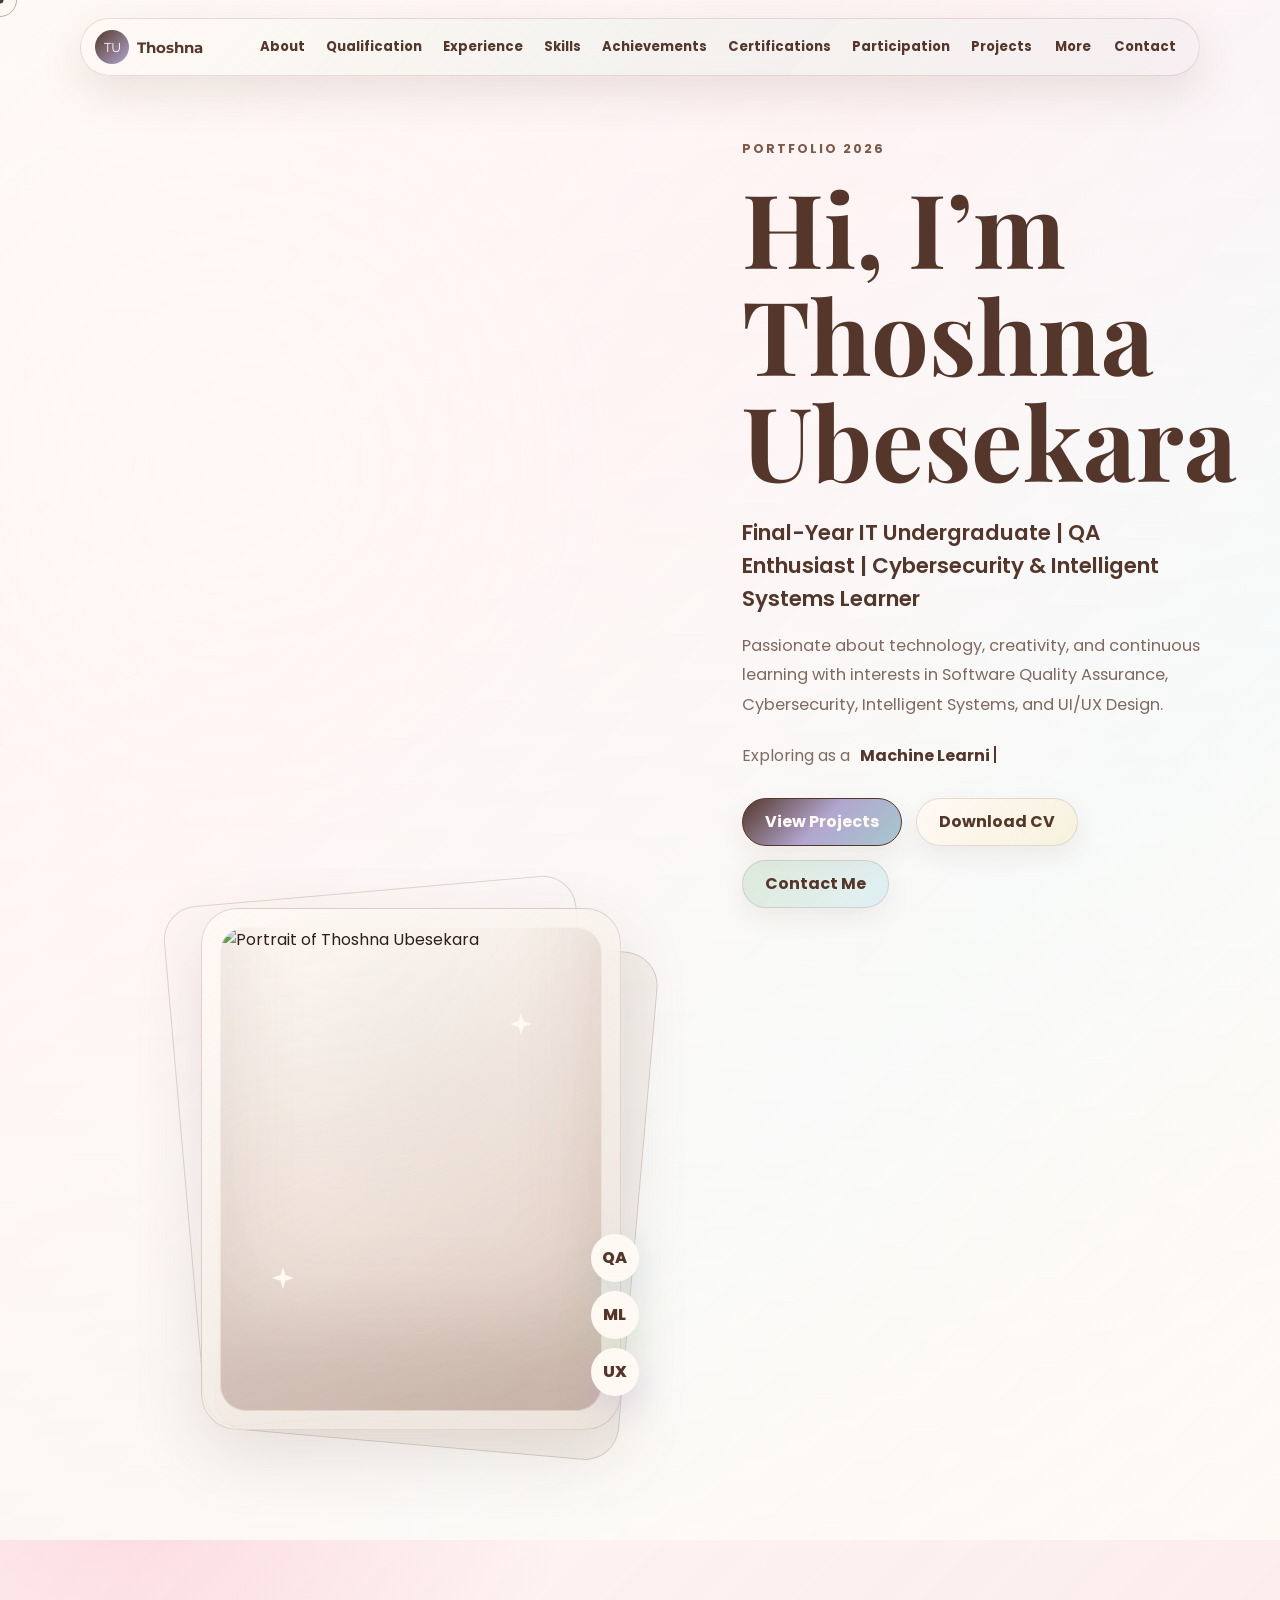
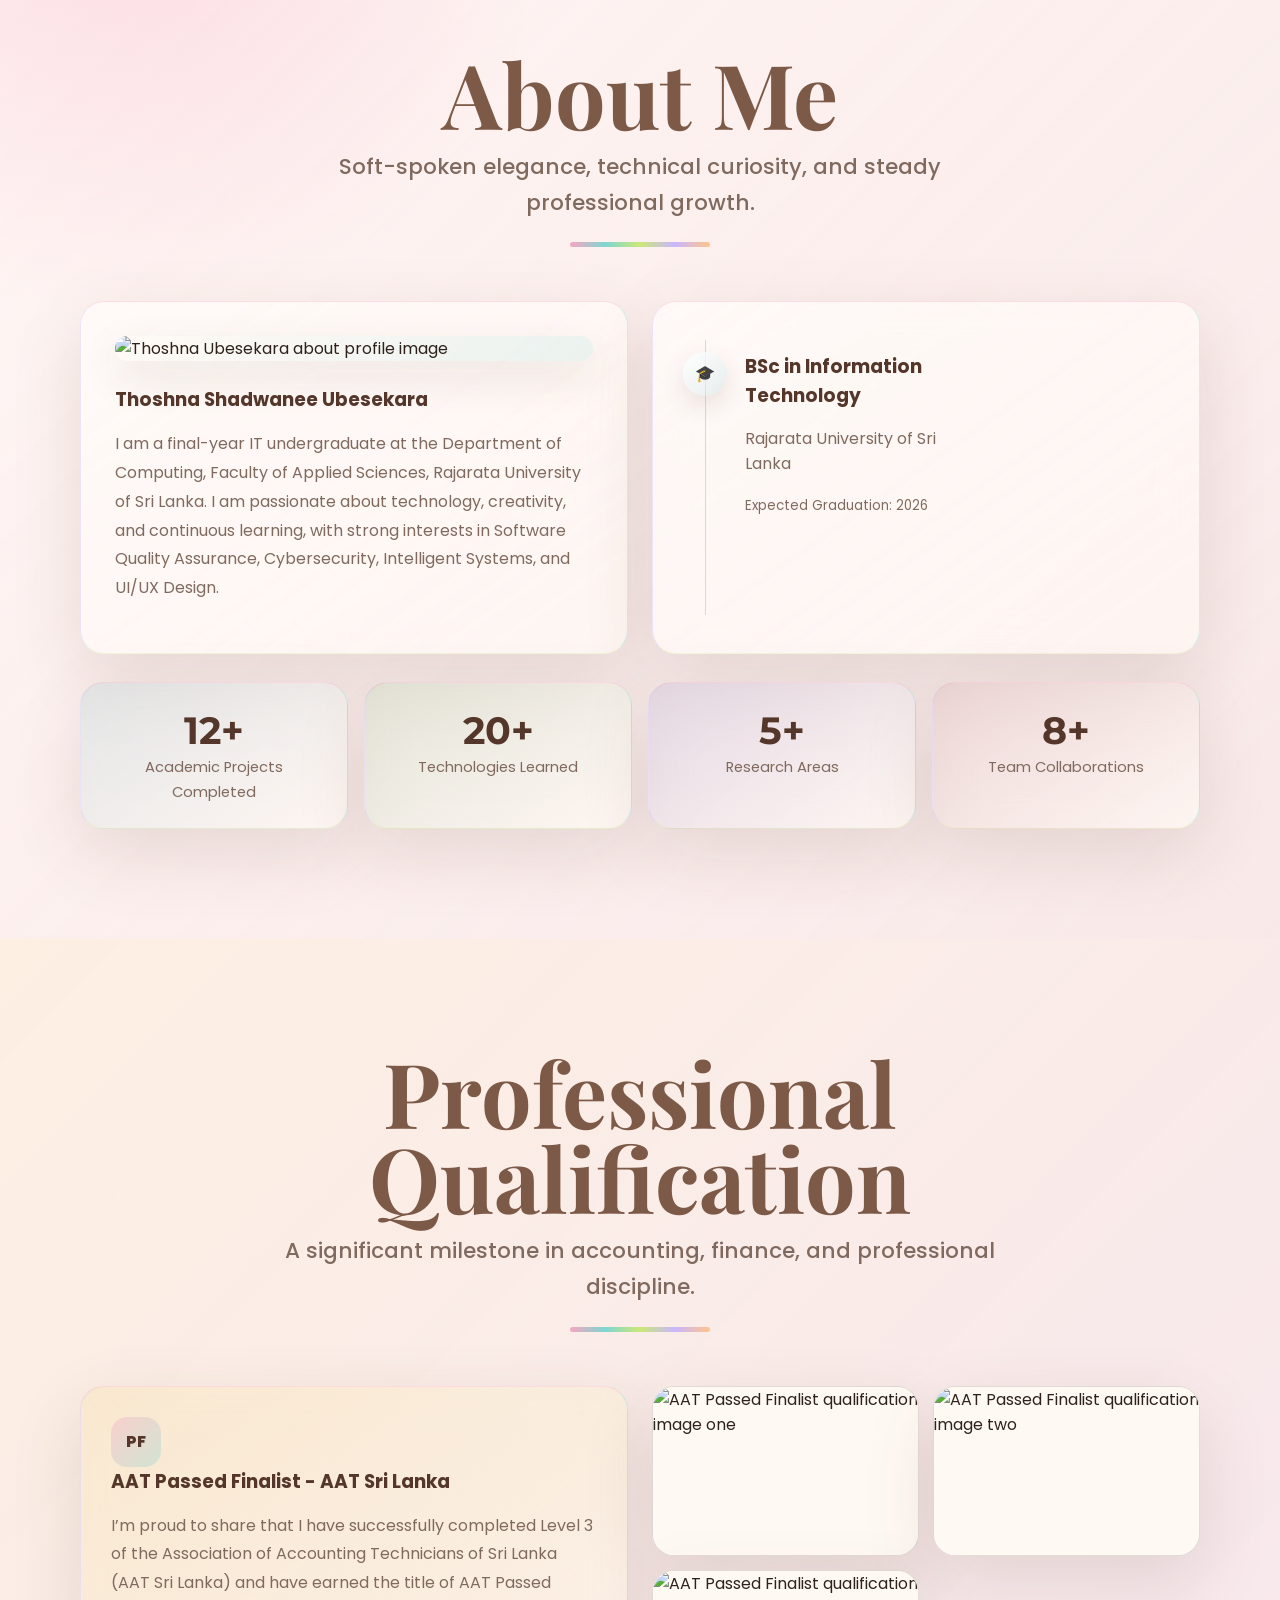
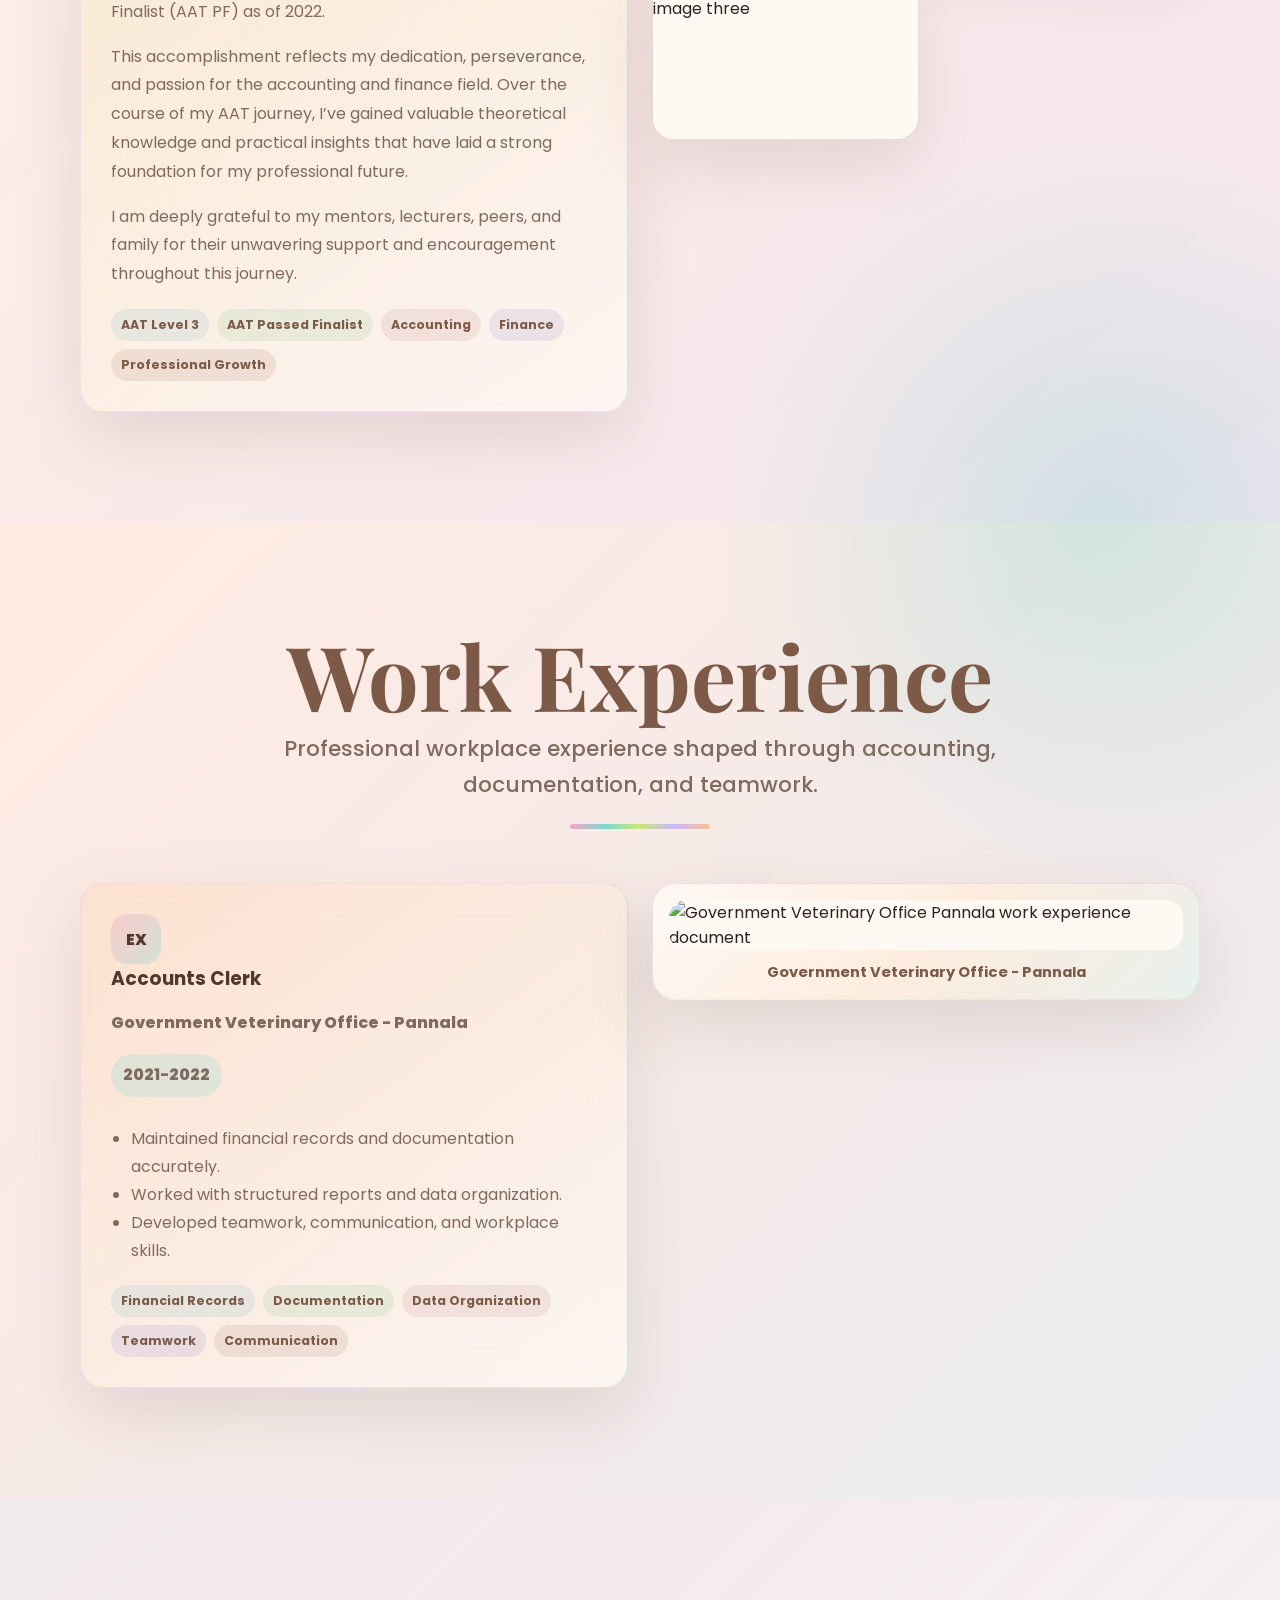
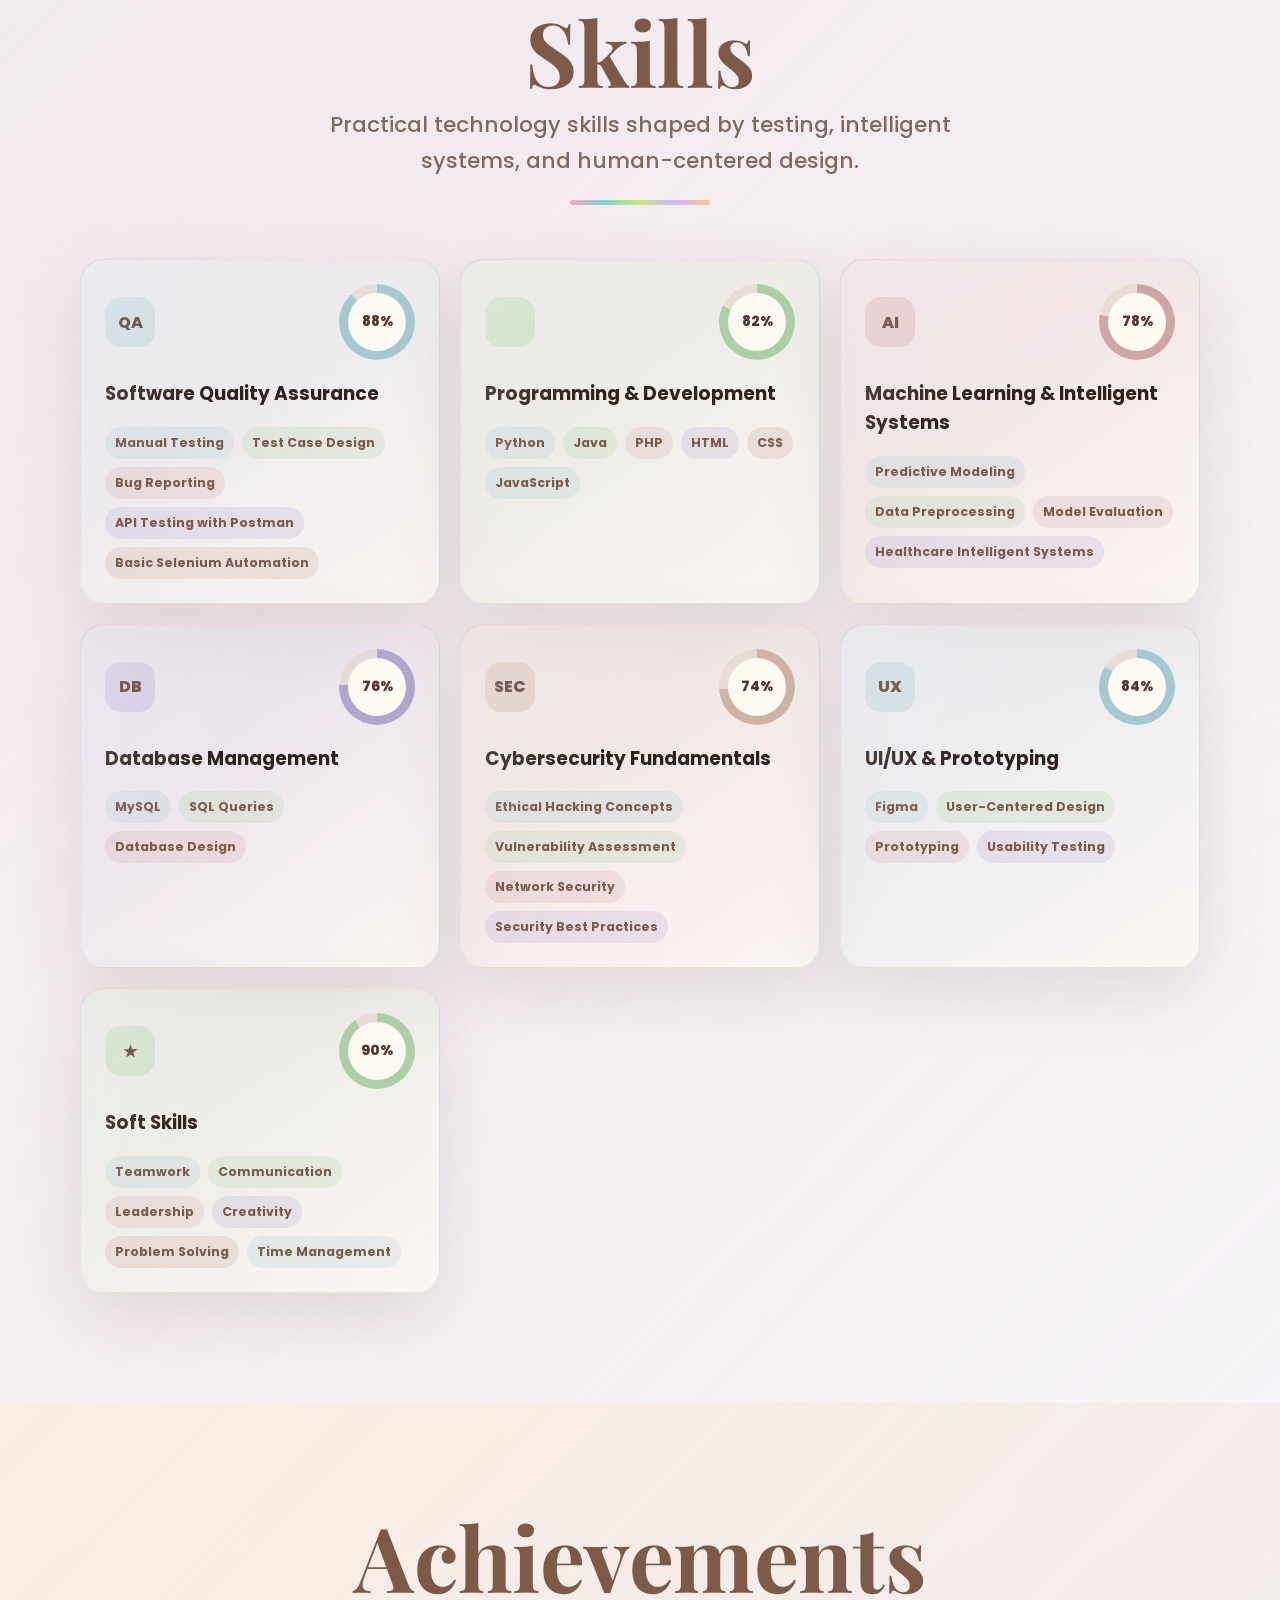
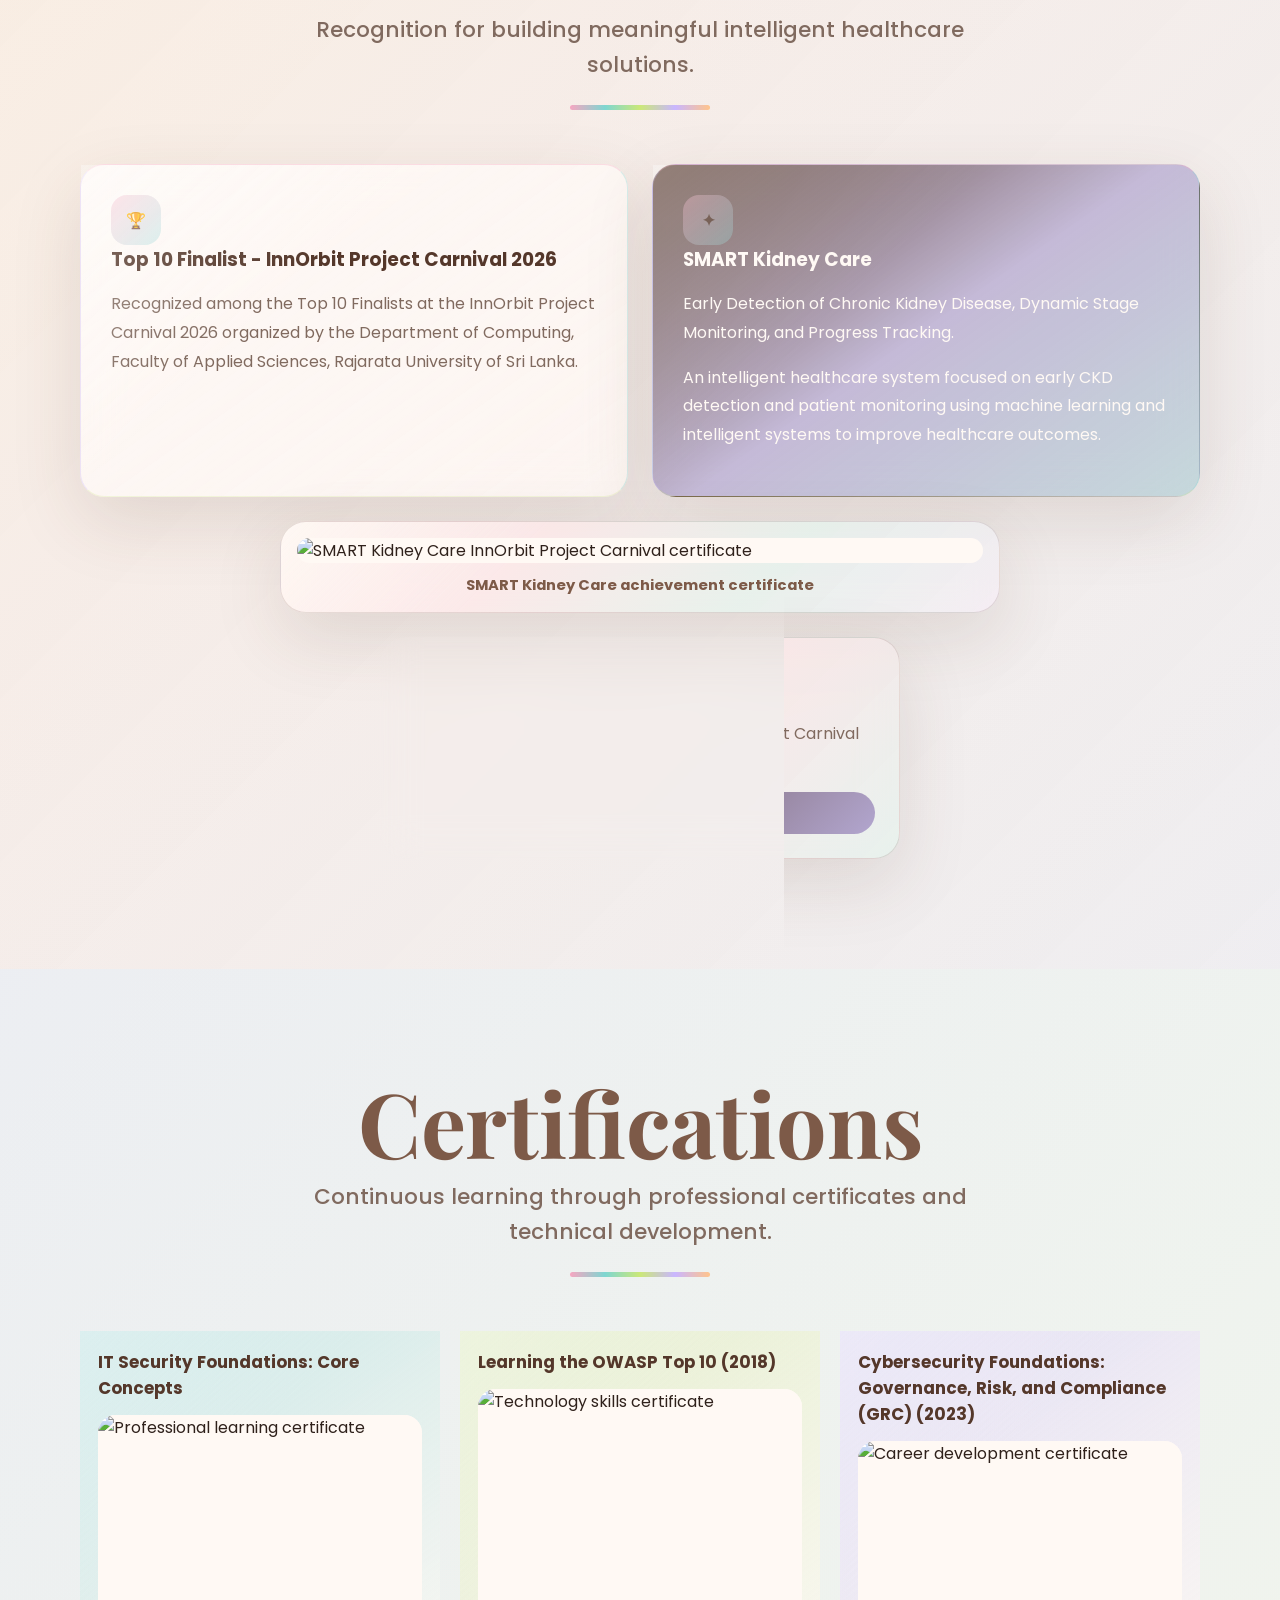
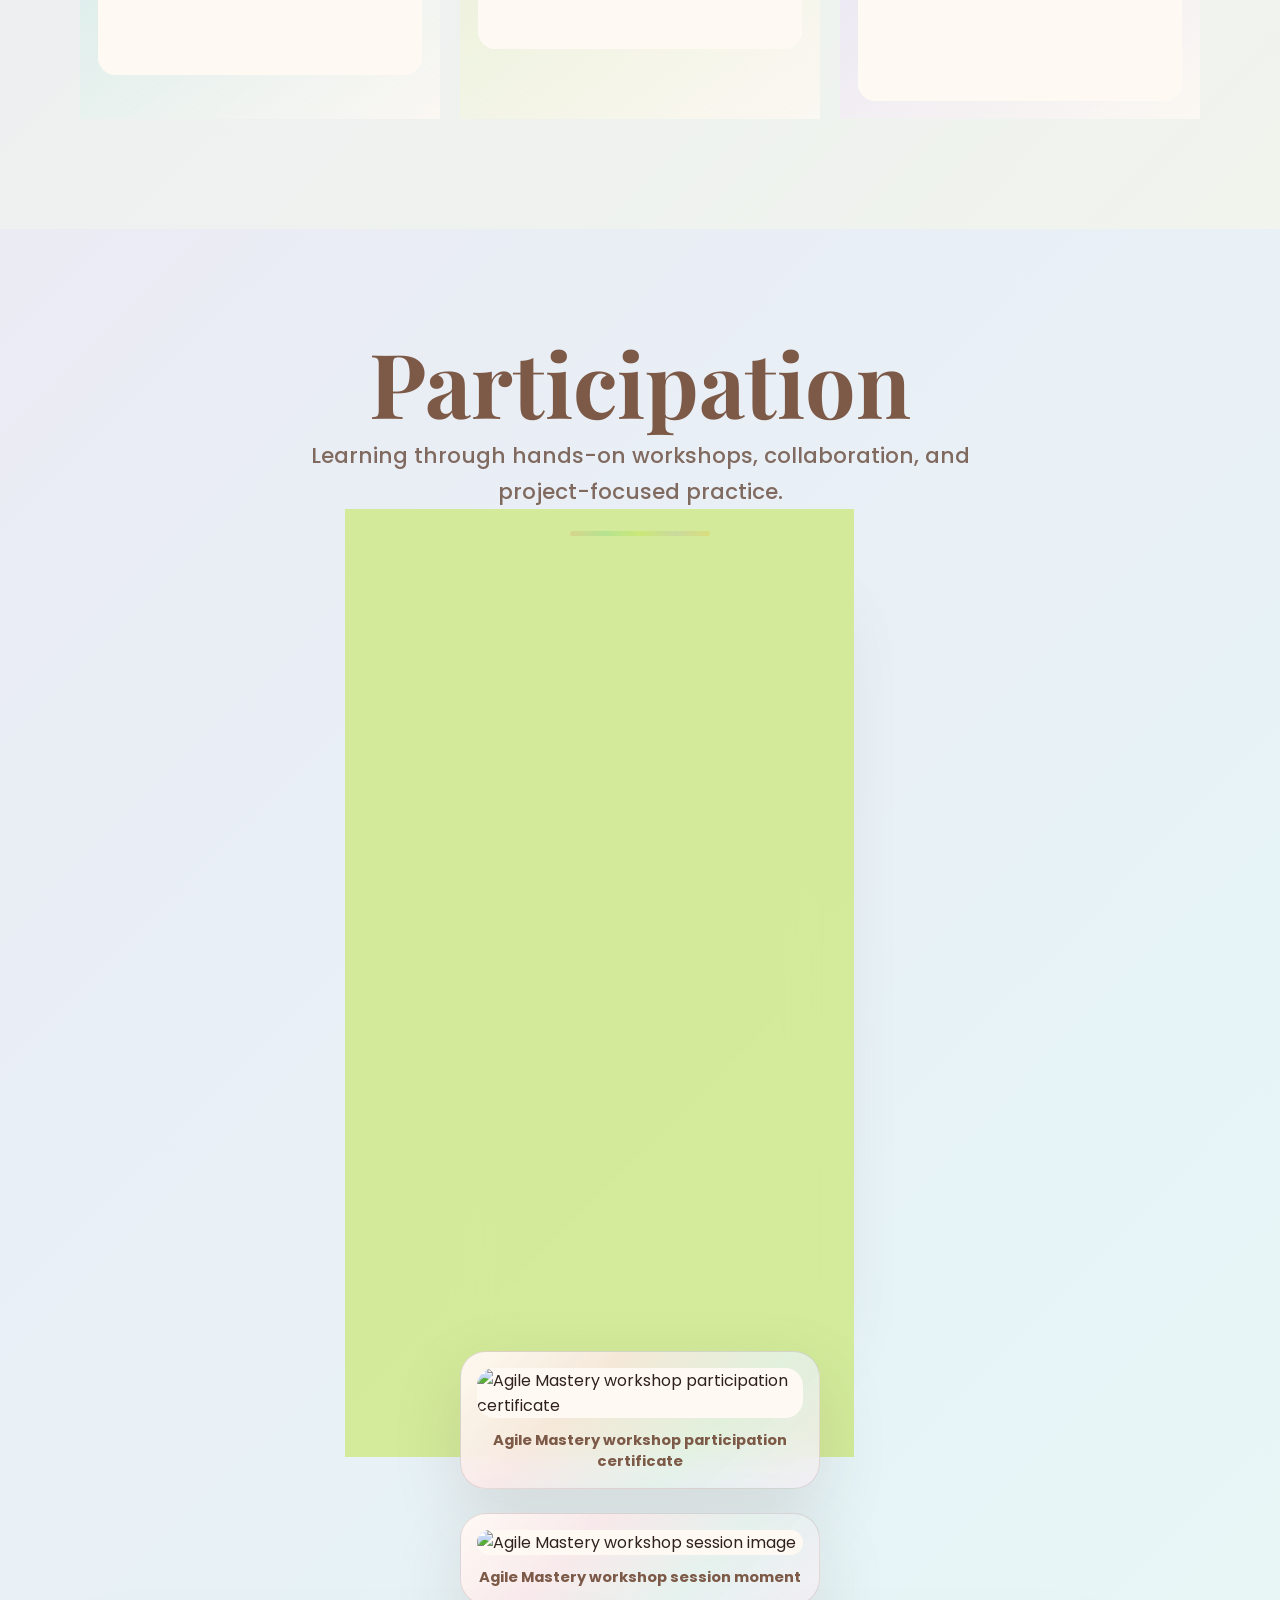
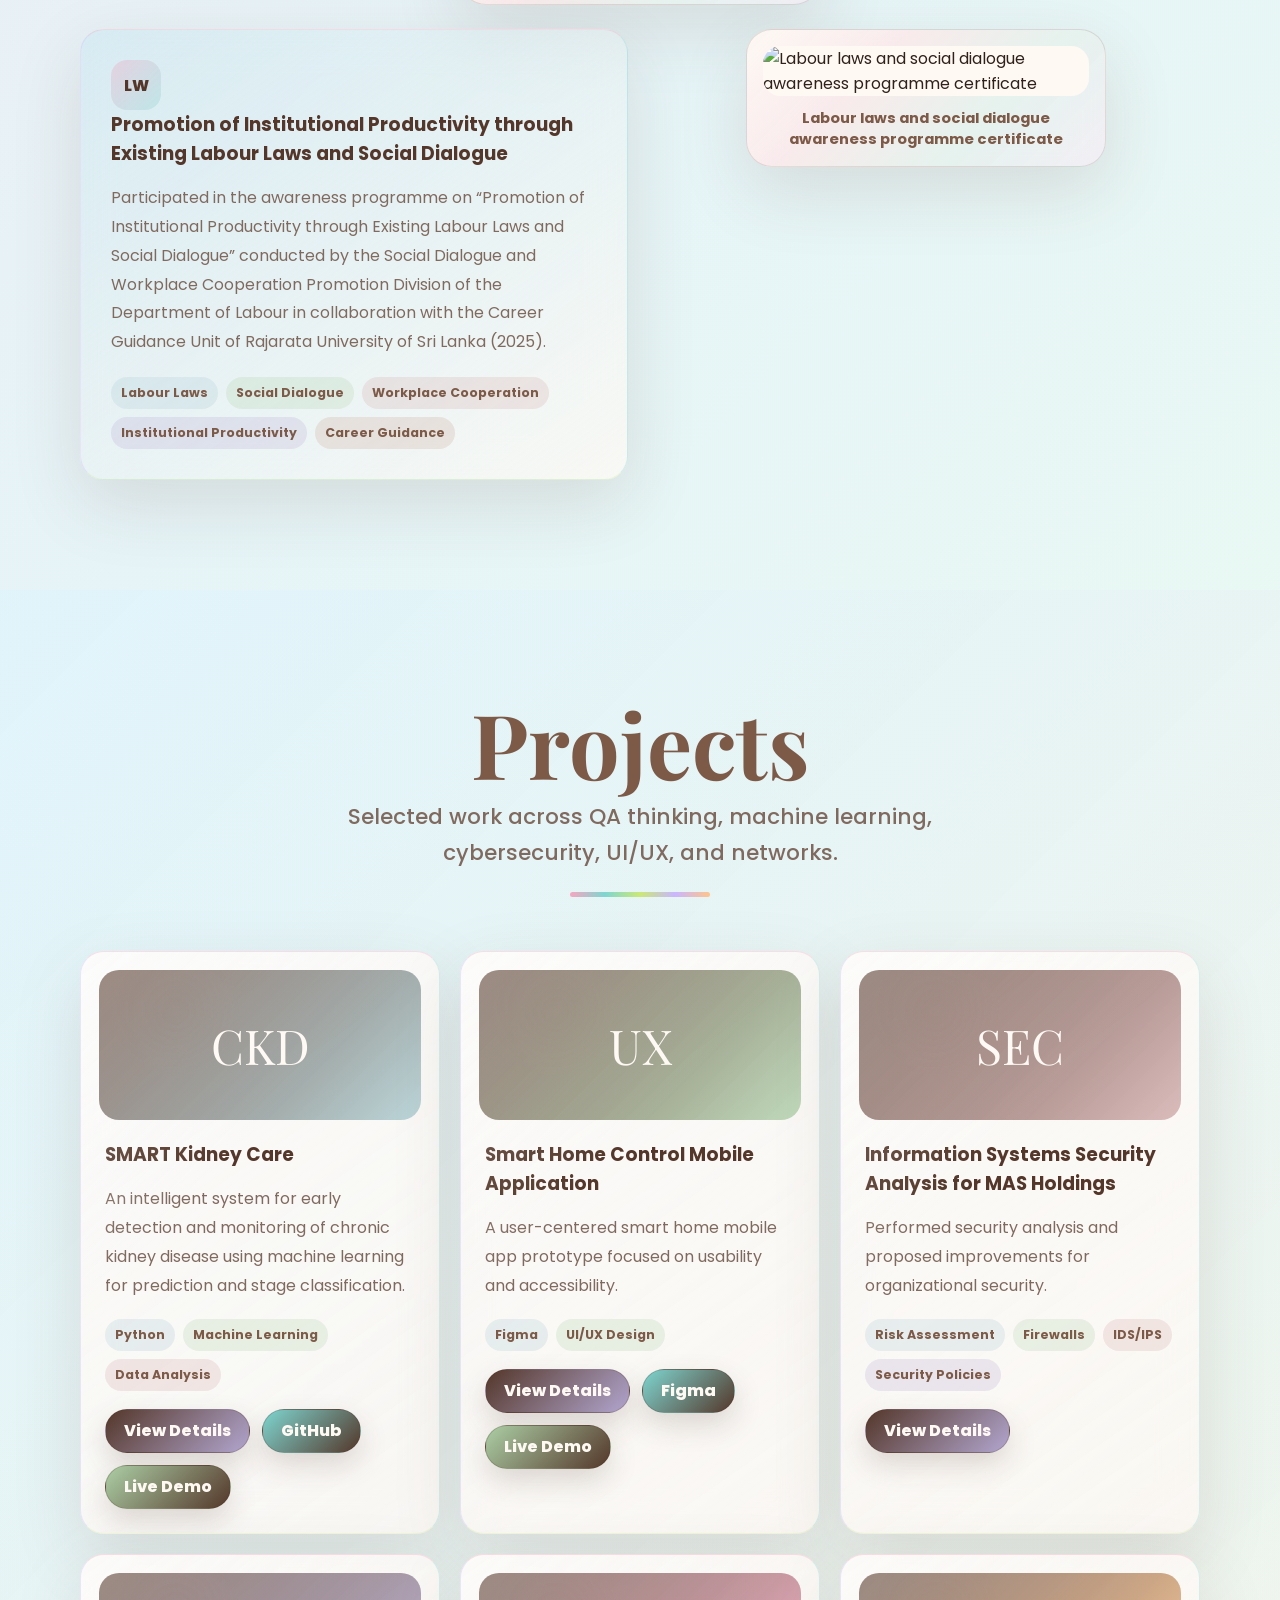
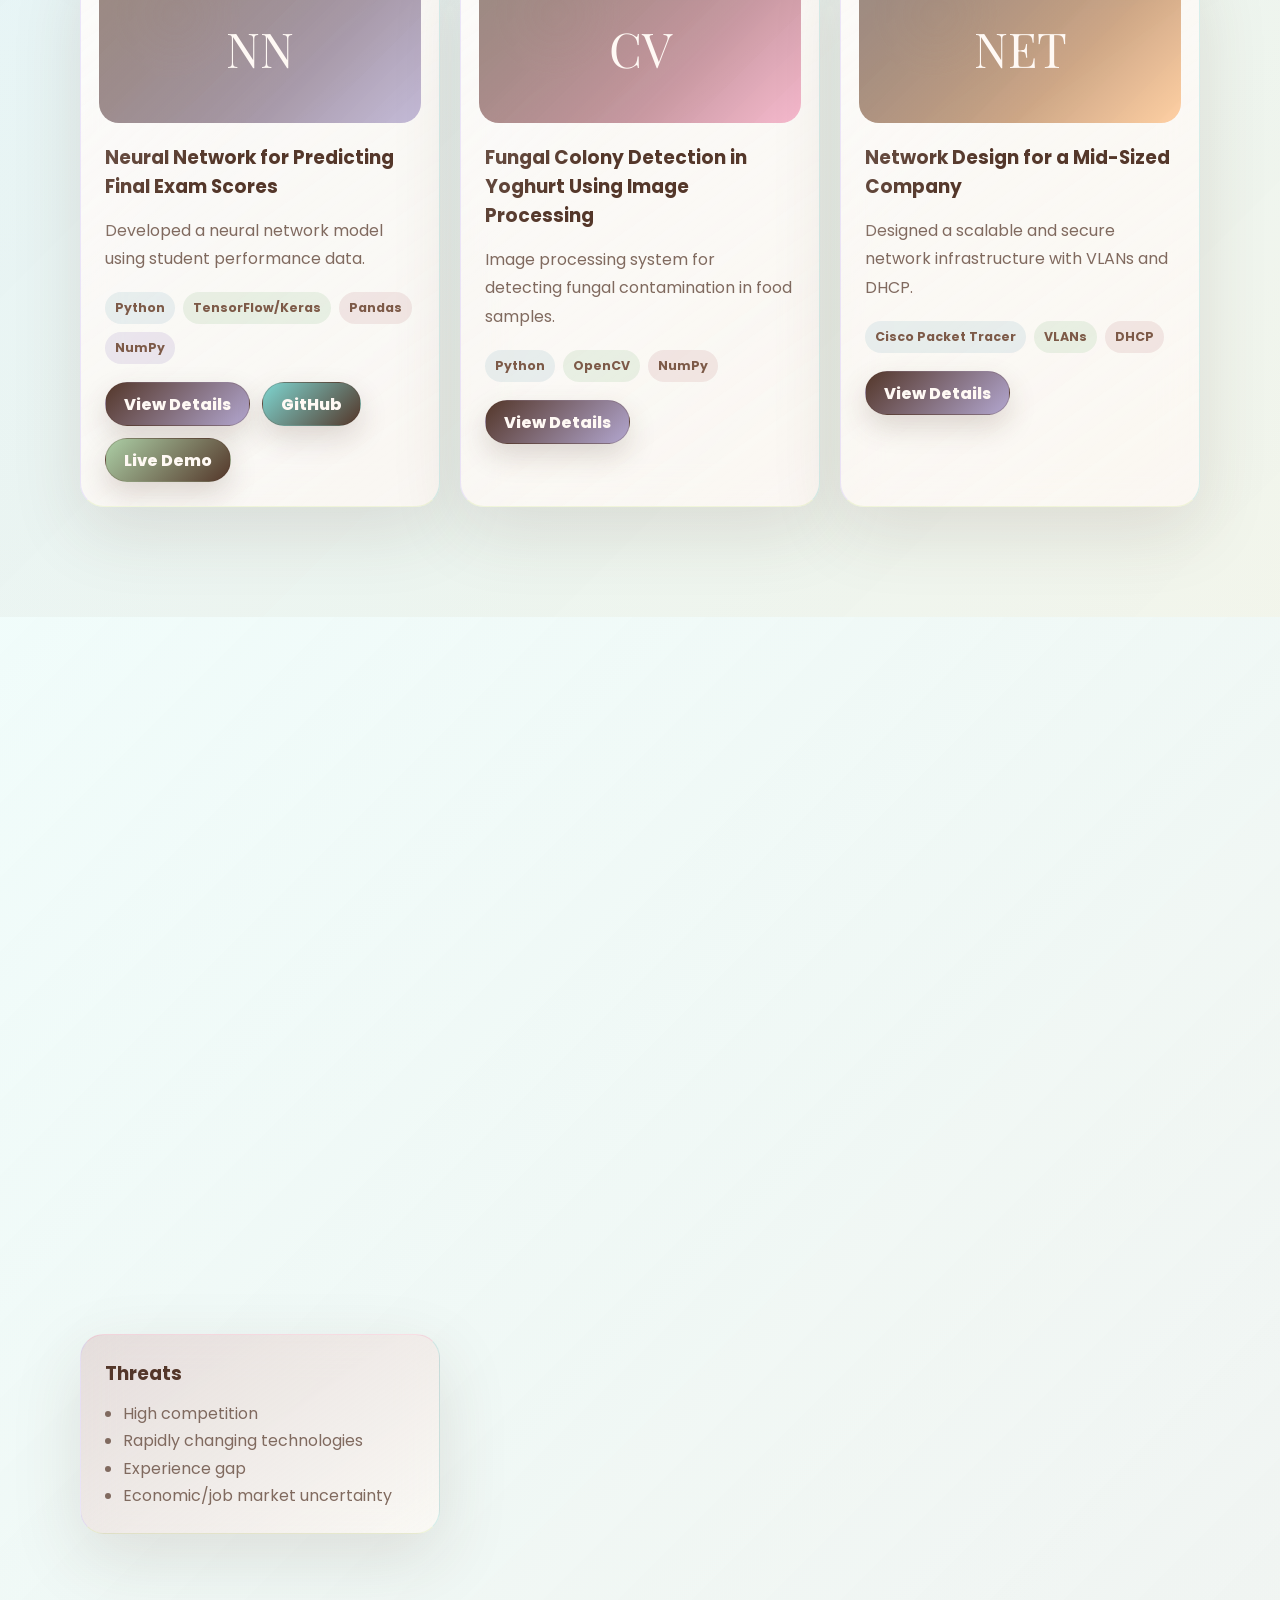
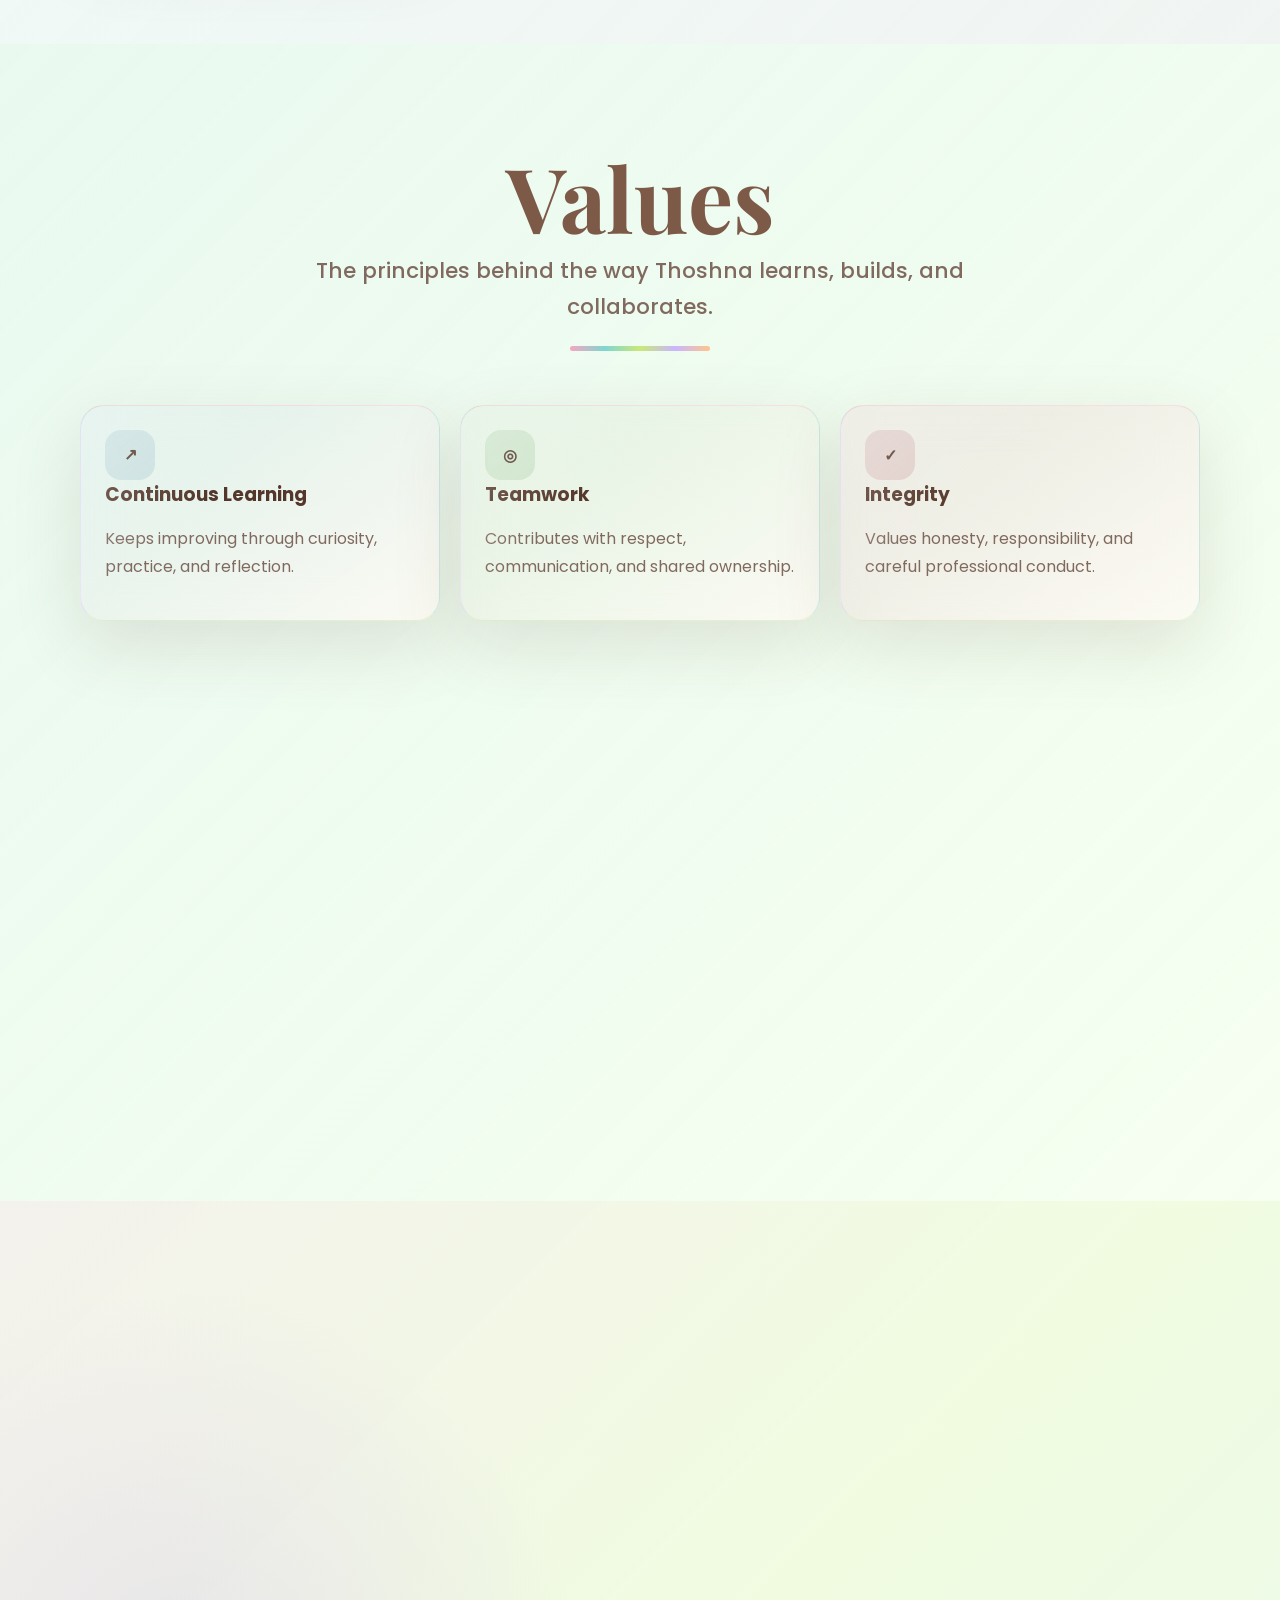
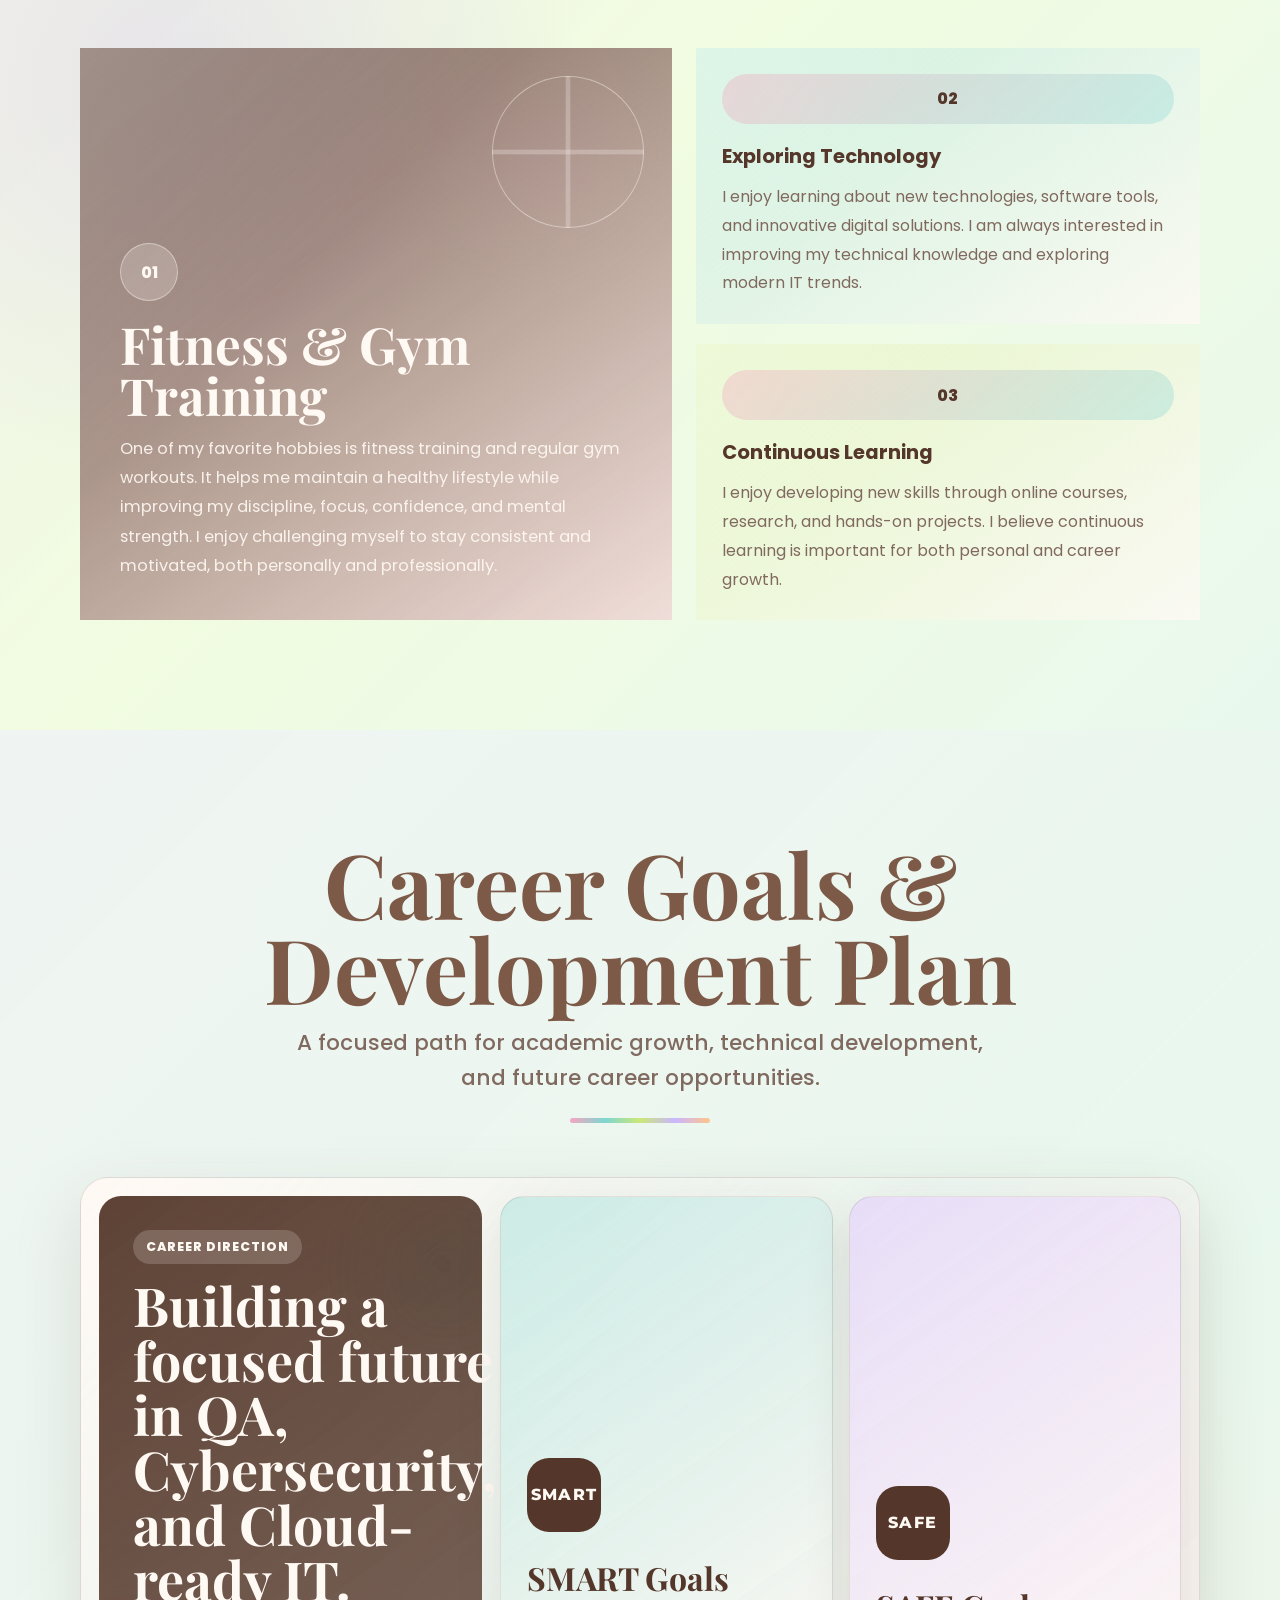
==== index.html @ 66678593 "Add files via upload" ====
<!DOCTYPE html>
<html lang="en">
<head>
  <meta charset="UTF-8">
  <meta name="viewport" content="width=device-width, initial-scale=1.0">
  <meta name="description" content="Portfolio of Thoshna Shadwanee Ubesekara, final-year IT undergraduate specializing in QA, cybersecurity, intelligent systems, machine learning, and UI/UX design.">
  <title>Thoshna Ubesekara | IT Portfolio</title>
  <link rel="preconnect" href="https://fonts.googleapis.com">
  <link rel="preconnect" href="https://fonts.gstatic.com" crossorigin>
  <link href="https://fonts.googleapis.com/css2?family=Montserrat:wght@600;700&family=Playfair+Display:wght@600;700&family=Poppins:wght@300;400;500;600;700&display=swap" rel="stylesheet">
  <link rel="stylesheet" href="styles.css">
</head>
<body>
  <div class="scroll-progress" aria-hidden="true"></div>
  <div class="cursor-dot" aria-hidden="true"></div>
  <div class="cursor-ring" aria-hidden="true"></div>
  <div class="bubble-layer" aria-hidden="true"></div>

  <header class="site-header">
    <a class="brand" href="#home" aria-label="Thoshna Ubesekara home">
      <span>TU</span>
      <strong>Thoshna</strong>
    </a>
    <button class="nav-toggle" type="button" aria-label="Open navigation" aria-expanded="false">
      <span></span><span></span><span></span>
    </button>
    <nav class="site-nav" aria-label="Primary navigation">
      <a href="#about">About</a>
      <a href="#qualification">Qualification</a>
      <a href="#experience">Experience</a>
      <a href="#skills">Skills</a>
      <a href="#achievements">Achievements</a>
      <a href="#certifications">Certifications</a>
      <a href="#participation">Participation</a>
      <a href="#projects">Projects</a>
      <div class="nav-more">
        <button type="button" class="more-toggle" aria-expanded="false">More</button>
        <div class="more-menu">
          <a href="#swot">SWOT Analysis</a>
          <a href="#values">Values</a>
          <a href="#hobbies">Hobbies & Interests</a>
          <a href="#career-goals">Career Goals</a>
        </div>
      </div>
      <a href="#contact">Contact</a>
    </nav>
  </header>

  <main>
    <section class="hero section" id="home">
      <div class="ambient-shape shape-one"></div>
      <div class="ambient-shape shape-two"></div>
      <div class="particle-field" aria-hidden="true"></div>

      <div class="hero-copy reveal">
        <p class="eyebrow">Portfolio 2026</p>
        <h1>Hi, I’m Thoshna Ubesekara</h1>
        <p class="hero-subtitle">Final-Year IT Undergraduate | QA Enthusiast | Cybersecurity & Intelligent Systems Learner</p>
        <p class="intro">Passionate about technology, creativity, and continuous learning with interests in Software Quality Assurance, Cybersecurity, Intelligent Systems, and UI/UX Design.</p>
        <div class="typing-line">
          <span>Exploring as a</span>
          <strong id="typingText">QA Enthusiast</strong>
        </div>
        <div class="hero-actions">
          <a class="btn primary" href="#projects">View Projects</a>
          <a class="btn ghost" href="Thoshna_Ubesekara_QA_Intern_CV.pdf" download>Download CV</a>
          <a class="btn soft" href="#contact">Contact Me</a>
        </div>
      </div>

      <div class="profile-stage reveal">
        <div class="profile-frame">
          <div class="profile-card">
            <div class="portrait-art">
              <img class="profile-photo" src="https://i.postimg.cc/9X1RgBrc/Chat-GPT-Image-May-25-2026-03-36-45-PM.png" alt="Portrait of Thoshna Ubesekara">
              <div class="portrait-sparkle s1"></div>
              <div class="portrait-sparkle s2"></div>
            </div>
          </div>
          <div class="frame-caption">
            <span>QA</span>
            <span>ML</span>
            <span>UX</span>
          </div>
        </div>
      </div>
    </section>

    <section class="section about" id="about">
      <div class="section-heading reveal">
        <p class="eyebrow">About Me</p>
        <h2>Soft-spoken elegance, technical curiosity, and steady professional growth.</h2>
      </div>

      <div class="about-grid">
        <article class="glass-panel reveal">
          <figure class="about-image">
            <img src="https://i.postimg.cc/4dkLMg2v/ubesekara.jpg" alt="Thoshna Ubesekara about profile image">
          </figure>
          <h3>Thoshna Shadwanee Ubesekara</h3>
          <p>I am a final-year IT undergraduate at the Department of Computing, Faculty of Applied Sciences, Rajarata University of Sri Lanka. I am passionate about technology, creativity, and continuous learning, with strong interests in Software Quality Assurance, Cybersecurity, Intelligent Systems, and UI/UX Design.</p>
        </article>

        <div class="timeline reveal">
          <div class="timeline-item university-item">
            <span class="timeline-icon">🎓</span>
            <div>
              <h3>BSc in Information Technology</h3>
              <p>Rajarata University of Sri Lanka</p>
              <small>Expected Graduation: 2026</small>
            </div>
          </div>
        </div>
      </div>

      <div class="stats-grid reveal">
        <div class="stat-card"><strong data-count="12">0</strong><span>Academic Projects Completed</span></div>
        <div class="stat-card"><strong data-count="20">0</strong><span>Technologies Learned</span></div>
        <div class="stat-card"><strong data-count="5">0</strong><span>Research Areas</span></div>
        <div class="stat-card"><strong data-count="8">0</strong><span>Team Collaborations</span></div>
      </div>
    </section>

    <section class="section qualification" id="qualification">
      <div class="section-heading reveal">
        <p class="eyebrow">Professional Qualification</p>
        <h2>A significant milestone in accounting, finance, and professional discipline.</h2>
      </div>
      <div class="qualification-layout">
        <article class="qualification-card reveal">
          <span class="award-icon">PF</span>
          <h3>AAT Passed Finalist - AAT Sri Lanka</h3>
          <p>I’m proud to share that I have successfully completed Level 3 of the Association of Accounting Technicians of Sri Lanka (AAT Sri Lanka) and have earned the title of AAT Passed Finalist (AAT PF) as of 2022.</p>
          <p>This accomplishment reflects my dedication, perseverance, and passion for the accounting and finance field. Over the course of my AAT journey, I’ve gained valuable theoretical knowledge and practical insights that have laid a strong foundation for my professional future.</p>
          <p>I am deeply grateful to my mentors, lecturers, peers, and family for their unwavering support and encouragement throughout this journey.</p>
          <div class="tag-list">
            <span>AAT Level 3</span>
            <span>AAT Passed Finalist</span>
            <span>Accounting</span>
            <span>Finance</span>
            <span>Professional Growth</span>
          </div>
        </article>
        <div class="qualification-gallery reveal" aria-label="AAT Passed Finalist image gallery">
          <figure>
            <a href="https://i.postimg.cc/t70f5kzX/Whats-App-Image-2026-05-25-at-13-34-01.jpg" target="_blank" rel="noreferrer">
              <img src="https://i.postimg.cc/t70f5kzX/Whats-App-Image-2026-05-25-at-13-34-01.jpg" alt="AAT Passed Finalist qualification image one">
            </a>
          </figure>
          <figure>
            <a href="https://i.postimg.cc/Z5LbWvTh/Whats-App-Image-2026-05-25-at-13-32-31.jpg" target="_blank" rel="noreferrer">
              <img src="https://i.postimg.cc/Z5LbWvTh/Whats-App-Image-2026-05-25-at-13-32-31.jpg" alt="AAT Passed Finalist qualification image two">
            </a>
          </figure>
          <figure>
            <a href="https://i.postimg.cc/s2Xr1n60/Whats-App-Image-2026-05-25-at-13-31-45.jpg" target="_blank" rel="noreferrer">
              <img src="https://i.postimg.cc/s2Xr1n60/Whats-App-Image-2026-05-25-at-13-31-45.jpg" alt="AAT Passed Finalist qualification image three">
            </a>
          </figure>
        </div>
      </div>
    </section>

    <section class="section experience" id="experience">
      <div class="section-heading reveal">
        <p class="eyebrow">Work Experience</p>
        <h2>Professional workplace experience shaped through accounting, documentation, and teamwork.</h2>
      </div>
      <div class="experience-layout">
        <article class="experience-card reveal">
          <span class="award-icon">EX</span>
          <h3>Accounts Clerk</h3>
          <p class="experience-place">Government Veterinary Office - Pannala</p>
          <p class="experience-year">2021-2022</p>
          <ul>
            <li>Maintained financial records and documentation accurately.</li>
            <li>Worked with structured reports and data organization.</li>
            <li>Developed teamwork, communication, and workplace skills.</li>
          </ul>
          <div class="tag-list">
            <span>Financial Records</span>
            <span>Documentation</span>
            <span>Data Organization</span>
            <span>Teamwork</span>
            <span>Communication</span>
          </div>
        </article>
        <figure class="experience-image reveal">
          <a href="https://i.postimg.cc/hP3y9Tnj/Whats-App-Image-2026-05-24-at-21-18-15.jpg" target="_blank" rel="noreferrer">
            <img src="https://i.postimg.cc/hP3y9Tnj/Whats-App-Image-2026-05-24-at-21-18-15.jpg" alt="Government Veterinary Office Pannala work experience document">
          </a>
          <figcaption>Government Veterinary Office - Pannala</figcaption>
        </figure>
      </div>
    </section>

    <section class="section skills" id="skills">
      <div class="section-heading reveal">
        <p class="eyebrow">Skills</p>
        <h2>Practical technology skills shaped by testing, intelligent systems, and human-centered design.</h2>
      </div>
      <div class="skills-grid" id="skillsGrid"></div>
    </section>

    <section class="section achievements" id="achievements">
      <div class="section-heading reveal">
        <p class="eyebrow">Achievements</p>
        <h2>Recognition for building meaningful intelligent healthcare solutions.</h2>
      </div>
      <div class="achievement-layout">
        <article class="achievement-card reveal">
          <span class="award-icon">🏆</span>
          <h3>Top 10 Finalist - InnOrbit Project Carnival 2026</h3>
          <p>Recognized among the Top 10 Finalists at the InnOrbit Project Carnival 2026 organized by the Department of Computing, Faculty of Applied Sciences, Rajarata University of Sri Lanka.</p>
        </article>
        <article class="achievement-card featured reveal">
          <span class="award-icon">✦</span>
          <h3>SMART Kidney Care</h3>
          <p>Early Detection of Chronic Kidney Disease, Dynamic Stage Monitoring, and Progress Tracking.</p>
          <p>An intelligent healthcare system focused on early CKD detection and patient monitoring using machine learning and intelligent systems to improve healthcare outcomes.</p>
        </article>
      </div>
      <figure class="certificate-showcase reveal">
        <a href="https://i.postimg.cc/wBmFyF9N/Whats-App-Image-2026-05-25-at-00-45-44.jpg" target="_blank" rel="noreferrer">
          <img src="https://i.postimg.cc/wBmFyF9N/Whats-App-Image-2026-05-25-at-00-45-44.jpg" alt="SMART Kidney Care InnOrbit Project Carnival certificate">
        </a>
        <figcaption>SMART Kidney Care achievement certificate</figcaption>
      </figure>
      <div class="recap-video reveal">
        <h3>Recap</h3>
        <p>Watch a short recap from the InnOrbit Project Carnival 2026.</p>
        <a href="https://youtube.com/shorts/FaKQ5XprkQQ?feature=share" target="_blank" rel="noreferrer">Watch Recap Video</a>
      </div>
    </section>

    <section class="section certifications" id="certifications">
      <div class="section-heading reveal">
        <p class="eyebrow">Certifications</p>
        <h2>Continuous learning through professional certificates and technical development.</h2>
      </div>
      <div class="certification-grid">
        <article class="certification-card reveal">
          <h3>IT Security Foundations: Core Concepts</h3>
          <a href="https://i.postimg.cc/667mj81Y/1749372466628.jpg" target="_blank" rel="noreferrer">
            <img src="https://i.postimg.cc/667mj81Y/1749372466628.jpg" alt="Professional learning certificate">
          </a>
        </article>
        <article class="certification-card reveal">
          <h3>Learning the OWASP Top 10 (2018)</h3>
          <a href="https://i.postimg.cc/T1mQRWzM/1749377461586.jpg" target="_blank" rel="noreferrer">
            <img src="https://i.postimg.cc/T1mQRWzM/1749377461586.jpg" alt="Technology skills certificate">
          </a>
        </article>
        <article class="certification-card reveal">
          <h3>Cybersecurity Foundations: Governance, Risk, and Compliance (GRC) (2023)</h3>
          <a href="https://i.postimg.cc/JzRKL0PL/1749448916708.jpg" target="_blank" rel="noreferrer">
            <img src="https://i.postimg.cc/JzRKL0PL/1749448916708.jpg" alt="Career development certificate">
          </a>
        </article>
      </div>
    </section>

    <section class="section participation" id="participation">
      <div class="section-heading reveal">
        <p class="eyebrow">Participation</p>
        <h2>Learning through hands-on workshops, collaboration, and project-focused practice.</h2>
      </div>
      <div class="participation-layout participation-gallery-row">
        <article class="participation-card reveal">
          <span class="award-icon">AG</span>
          <h3>Agile Mastery: Empowering Teams for Project Success</h3>
          <p>I have participated in the workshop “Agile Mastery: Empowering Teams for Project Success” organized by the Department of Computing, Faculty of Applied Sciences, Rajarata University of Sri Lanka.</p>
          <p>It was a valuable experience where I gained practical knowledge about Agile methodologies, Scrum practices, teamwork, sprint planning, and project management. The workshop activities and team collaboration sessions made the learning experience even more engaging and enjoyable.</p>
          <div class="tag-list">
            <span>Agile Methodologies</span>
            <span>Scrum Practices</span>
            <span>Sprint Planning</span>
            <span>Project Management</span>
            <span>Team Collaboration</span>
          </div>
        </article>
        <figure class="certificate-showcase participation-certificate reveal">
          <a href="https://i.postimg.cc/G20RGMGR/Whats-App-Image-2026-05-23-at-20-35-22.jpg" target="_blank" rel="noreferrer">
            <img src="https://i.postimg.cc/G20RGMGR/Whats-App-Image-2026-05-23-at-20-35-22.jpg" alt="Agile Mastery workshop participation certificate">
          </a>
          <figcaption>Agile Mastery workshop participation certificate</figcaption>
        </figure>
        <figure class="certificate-showcase participation-certificate reveal">
          <a href="https://i.postimg.cc/JzXXvqcJ/Whats-App-Image-2026-05-23-at-20-27-58.jpg" target="_blank" rel="noreferrer">
            <img src="https://i.postimg.cc/JzXXvqcJ/Whats-App-Image-2026-05-23-at-20-27-58.jpg" alt="Agile Mastery workshop session image">
          </a>
          <figcaption>Agile Mastery workshop session moment</figcaption>
        </figure>
      </div>
      <div class="participation-layout participation-row">
        <article class="participation-card reveal">
          <span class="award-icon">LW</span>
          <h3>Promotion of Institutional Productivity through Existing Labour Laws and Social Dialogue</h3>
          <p>Participated in the awareness programme on “Promotion of Institutional Productivity through Existing Labour Laws and Social Dialogue” conducted by the Social Dialogue and Workplace Cooperation Promotion Division of the Department of Labour in collaboration with the Career Guidance Unit of Rajarata University of Sri Lanka (2025).</p>
          <div class="tag-list">
            <span>Labour Laws</span>
            <span>Social Dialogue</span>
            <span>Workplace Cooperation</span>
            <span>Institutional Productivity</span>
            <span>Career Guidance</span>
          </div>
        </article>
        <figure class="certificate-showcase participation-certificate reveal">
          <a href="https://i.postimg.cc/Gm64LC2V/Whats-App-Image-2026-05-25-at-12-25-17.jpg" target="_blank" rel="noreferrer">
            <img src="https://i.postimg.cc/Gm64LC2V/Whats-App-Image-2026-05-25-at-12-25-17.jpg" alt="Labour laws and social dialogue awareness programme certificate">
          </a>
          <figcaption>Labour laws and social dialogue awareness programme certificate</figcaption>
        </figure>
      </div>
    </section>

    <section class="section projects" id="projects">
      <div class="section-heading reveal">
        <p class="eyebrow">Projects</p>
        <h2>Selected work across QA thinking, machine learning, cybersecurity, UI/UX, and networks.</h2>
      </div>
      <div class="project-grid" id="projectGrid"></div>
    </section>

    <section class="section swot" id="swot">
      <div class="section-heading reveal">
        <p class="eyebrow">SWOT Analysis</p>
        <h2>A balanced view of strengths, growth areas, opportunities, and external challenges.</h2>
      </div>
      <div class="swot-grid">
        <article class="swot-card reveal"><h3>Strengths</h3><ul><li>Strong interest in technology and learning</li><li>Teamwork and communication skills</li><li>Knowledge in QA, ML, and cybersecurity</li><li>Real-world academic project experience</li><li>Quick learner</li><li>Creative problem solving</li></ul></article>
        <article class="swot-card reveal"><h3>Weaknesses</h3><ul><li>Perfectionism</li><li>Limited industry experience</li><li>Need more automation/cloud exposure</li></ul></article>
        <article class="swot-card reveal"><h3>Opportunities</h3><ul><li>Growing IT industry demand</li><li>Internship opportunities</li><li>Professional certifications</li><li>LinkedIn networking</li><li>International career opportunities</li></ul></article>
        <article class="swot-card reveal"><h3>Threats</h3><ul><li>High competition</li><li>Rapidly changing technologies</li><li>Experience gap</li><li>Economic/job market uncertainty</li></ul></article>
      </div>
    </section>

    <section class="section values" id="values">
      <div class="section-heading reveal">
        <p class="eyebrow">Values</p>
        <h2>The principles behind the way Thoshna learns, builds, and collaborates.</h2>
      </div>
      <div class="values-grid" id="valuesGrid"></div>
    </section>

    <section class="section hobbies" id="hobbies">
      <div class="section-heading reveal">
        <p class="eyebrow">Hobbies & Interests</p>
        <h2>Personal interests that support discipline, creativity, and lifelong growth.</h2>
      </div>
      <div class="hobbies-grid">
        <article class="hobby-card hobby-feature reveal">
          <span class="hobby-icon">01</span>
          <h3>Fitness & Gym Training</h3>
          <p>One of my favorite hobbies is fitness training and regular gym workouts. It helps me maintain a healthy lifestyle while improving my discipline, focus, confidence, and mental strength. I enjoy challenging myself to stay consistent and motivated, both personally and professionally.</p>
        </article>
        <div class="hobby-stack reveal">
          <article class="hobby-card">
            <span class="hobby-icon">02</span>
            <h3>Exploring Technology</h3>
            <p>I enjoy learning about new technologies, software tools, and innovative digital solutions. I am always interested in improving my technical knowledge and exploring modern IT trends.</p>
          </article>
          <article class="hobby-card">
            <span class="hobby-icon">03</span>
            <h3>Continuous Learning</h3>
            <p>I enjoy developing new skills through online courses, research, and hands-on projects. I believe continuous learning is important for both personal and career growth.</p>
          </article>
        </div>
      </div>
    </section>

    <section class="section career-goals" id="career-goals">
      <div class="section-heading reveal">
        <p class="eyebrow">Career Goals & Development Plan</p>
        <h2>A focused path for academic growth, technical development, and future career opportunities.</h2>
      </div>
      <div class="career-board reveal">
        <div class="career-intro">
          <span>Career Direction</span>
          <h3>Building a focused future in QA, Cybersecurity, and Cloud-ready IT.</h3>
          <p>I use SMART and SAFE goals to turn ambition into practical steps, track progress, and keep my learning aligned with real career opportunities.</p>
        </div>

        <div class="goal-model-grid">
          <article>
            <span>SMART</span>
            <h4>SMART Goals</h4>
            <p>Specific, Measurable, Achievable, Relevant, and Time-bound goals help me track progress through certifications, projects, internships, and technical milestones.</p>
          </article>
          <article>
            <span>SAFE</span>
            <h4>SAFE Goals</h4>
            <p>Simple, Action-oriented, Focused, and Exciting goals keep my development clear, practical, prioritized, and motivating.</p>
          </article>
        </div>
      </div>

      <div class="career-gap-cards reveal">
        <article>
          <span>01</span>
          <h3>Knowledge Gaps</h3>
          <p>Need deeper understanding of advanced cybersecurity concepts, cloud technologies, and DevOps practices.</p>
        </article>
        <article>
          <span>02</span>
          <h3>Skill Gaps</h3>
          <p>Improve automation testing with Selenium and gain stronger hands-on experience in real software development environments.</p>
        </article>
        <article>
          <span>03</span>
          <h3>Experience Gaps</h3>
          <p>Build more industry exposure through internships, teamwork, professional guidance, and industry-based projects.</p>
        </article>
      </div>

      <div class="career-roadmap reveal">
        <h3>Action Plan for the Next 3 Years</h3>
        <div class="roadmap-line">
          <article>
            <span>Year 1</span>
            <h4>Foundation</h4>
            <p>Complete my IT degree successfully, obtain internships in QA or Cybersecurity, and improve skills in testing, Python, and databases.</p>
          </article>
          <article>
            <span>Year 2</span>
            <h4>Professional Growth</h4>
            <p>Earn professional certifications such as Security+ or QA certifications, gain full-time industry experience, and strengthen my portfolio and LinkedIn presence.</p>
          </article>
          <article>
            <span>Year 3</span>
            <h4>Specialization</h4>
            <p>Specialize in Cybersecurity, QA Engineering, or Cloud/DevOps, apply for international career opportunities especially in Australia, and continue advanced learning.</p>
          </article>
        </div>
      </div>
    </section>

    <section class="section contact" id="contact">
      <div class="section-heading reveal">
        <p class="eyebrow">Contact</p>
        <h2>Open to internships, collaborations, QA opportunities, and technology conversations.</h2>
      </div>
      <div class="contact-layout">
        <div class="contact-card reveal">
          <h3>Let’s connect</h3>
          <a href="mailto:tubesekara@gmail.com">tubesekara@gmail.com</a>
          <a href="tel:+94763542117">076 354 2117 (WhatsApp)</a>
          <a href="tel:+94705565406">070 556 5406</a>
          <a class="address-link" href="https://www.google.com/maps/search/?api=1&query=Ihala%20Galayaya%2C%20Pannala%2C%20Sri%20Lanka" target="_blank" rel="noreferrer">Ihala Galayaya, Pannala, Sri Lanka</a>
          <a class="mini-map" href="https://www.google.com/maps/search/?api=1&query=Ihala%20Galayaya%2C%20Pannala%2C%20Sri%20Lanka" target="_blank" rel="noreferrer" aria-label="Open Ihala Galayaya, Pannala, Sri Lanka in Google Maps">
            <iframe src="https://www.google.com/maps?q=Ihala%20Galayaya%2C%20Pannala%2C%20Sri%20Lanka&output=embed" title="Ihala Galayaya, Pannala, Sri Lanka map" loading="lazy" referrerpolicy="no-referrer-when-downgrade"></iframe>
            <strong>Ihala Galayaya, Pannala, Sri Lanka</strong>
          </a>
          <div class="social-float">
            <a href="mailto:tubesekara@gmail.com" aria-label="Email">✉</a>
            <a href="https://www.linkedin.com/in/thoshna-ubesekara-60ab372b7/" target="_blank" rel="noreferrer" aria-label="LinkedIn">in</a>
            <a href="https://github.com/Thoshna22" target="_blank" rel="noreferrer" aria-label="GitHub">gh</a>
          </div>
        </div>

        <form class="contact-form reveal" action="https://formsubmit.co/tubesekara@gmail.com" method="POST">
          <input type="hidden" name="_subject" value="New portfolio message from Thoshna website">
          <input type="hidden" name="_template" value="table">
          <input type="hidden" name="_captcha" value="false">
          <label>
            Name
            <input type="text" name="name" placeholder="Your name" required>
          </label>
          <label>
            Email
            <input type="email" name="email" placeholder="your@email.com" required>
          </label>
          <label>
            Message
            <textarea name="message" rows="5" placeholder="Tell me about your opportunity or project" required></textarea>
          </label>
          <button class="btn primary" type="submit">Send Message</button>
        </form>
      </div>
    </section>
  </main>

  <footer class="site-footer">
    <p>Designed and Developed with Passion by Thoshna Ubesekara</p>
    <nav aria-label="Footer navigation">
      <a href="#home">Home</a>
      <a href="#projects">Projects</a>
      <a href="#contact">Contact</a>
    </nav>
    <small>© 2026 Thoshna Ubesekara. All rights reserved.</small>
  </footer>

  <dialog class="project-modal" id="projectModal">
    <button class="modal-close" type="button" aria-label="Close project details">×</button>
    <div id="modalContent"></div>
  </dialog>

  <script src="script.js"></script>
</body>
</html>
---- styles.css ----
:root {
  --beige: #e0d2c7;
  --cream: #fff9f4;
  --brown: #54372a;
  --brown-2: #7d5a48;
  --taupe: #cfb4a6;
  --mist: #a6c9cf;
  --sage: #accfa6;
  --blush: #cfa6a6;
  --lavender: #b2a6cf;
  --butter: #f3d98b;
  --peach: #f1b995;
  --sky: #9fd5e5;
  --mint: #bce4c3;
  --orchid: #d6afe7;
  --coral: #efa8a2;
  --sunset: #f6a6c1;
  --aqua: #7ed6d1;
  --lime: #cbe878;
  --lilac: #c9b6ff;
  --apricot: #ffc48c;
  --rose: #cfa6a6;
  --clay: #cfb4a6;
  --ink: #2f211b;
  --muted: #806a5f;
  --glass: rgba(255, 249, 244, 0.72);
  --border: rgba(84, 55, 42, 0.14);
  --shadow: 0 24px 70px rgba(84, 55, 42, 0.13);
  --radius: 24px;
}

* {
  box-sizing: border-box;
}

html {
  scroll-behavior: smooth;
}

body {
  margin: 0;
  font-family: "Poppins", Arial, sans-serif;
  color: var(--ink);
  background:
    radial-gradient(circle at 10% 8%, rgba(246, 166, 193, 0.32), transparent 27rem),
    radial-gradient(circle at 86% 20%, rgba(126, 214, 209, 0.32), transparent 24rem),
    radial-gradient(circle at 14% 78%, rgba(201, 182, 255, 0.28), transparent 25rem),
    radial-gradient(circle at 82% 88%, rgba(203, 232, 120, 0.24), transparent 22rem),
    linear-gradient(135deg, #fff9f4 0%, #fff0f4 26%, #eefbff 52%, #f6fff1 76%, #fff9f4 100%);
  overflow-x: hidden;
}

a {
  color: inherit;
  text-decoration: none;
}

button,
input,
textarea {
  font: inherit;
}

.scroll-progress {
  position: fixed;
  top: 0;
  left: 0;
  z-index: 1000;
  width: 0%;
  height: 4px;
  background: linear-gradient(90deg, var(--brown), var(--mist), var(--sage), var(--lavender), var(--coral));
  box-shadow: 0 0 18px rgba(84, 55, 42, 0.35);
}

.cursor-dot,
.cursor-ring {
  position: fixed;
  top: 0;
  left: 0;
  z-index: 1001;
  pointer-events: none;
  transform: translate(-50%, -50%);
}

.cursor-dot {
  width: 7px;
  height: 7px;
  border-radius: 50%;
  background: var(--brown);
}

.cursor-ring {
  width: 34px;
  height: 34px;
  border: 1px solid rgba(84, 55, 42, 0.38);
  border-radius: 50%;
  transition: width 160ms ease, height 160ms ease, border-color 160ms ease;
}

.bubble-layer {
  position: fixed;
  inset: 0;
  z-index: 0;
  overflow: hidden;
  pointer-events: none;
}

.bubble-layer span {
  position: absolute;
  bottom: -60px;
  width: var(--size);
  height: var(--size);
  border: 1px solid rgba(137, 81, 41, 0.5);
  border-radius: 50%;
  background: rgba(33, 15, 4, 0.24);
  box-shadow: 0 0 8px rgba(137, 81, 41, 0.12);
  opacity: 0;
  animation: bubbleRise var(--duration) cubic-bezier(0.45, 0, 0.55, 1) infinite;
  animation-delay: var(--delay);
}

.bubble-layer span:nth-child(3n) {
  background: transparent;
}

.site-header,
main,
.site-footer,
.project-modal {
  position: relative;
  z-index: 1;
}

.site-header {
  position: fixed;
  top: 18px;
  left: 50%;
  z-index: 900;
  display: flex;
  align-items: center;
  justify-content: space-between;
  width: min(1120px, calc(100% - 32px));
  gap: 12px;
  padding: 10px 14px;
  border: 1px solid var(--border);
  border-radius: 999px;
  background:
    linear-gradient(135deg, rgba(255, 249, 244, 0.82), rgba(166, 201, 207, 0.12), rgba(178, 166, 207, 0.1)),
    rgba(255, 249, 244, 0.78);
  box-shadow: 0 16px 45px rgba(84, 55, 42, 0.12);
  backdrop-filter: blur(18px);
  transform: translateX(-50%);
}

.brand {
  display: inline-flex;
  align-items: center;
  flex: 0 0 auto;
  gap: 8px;
  font-family: "Montserrat", Arial, sans-serif;
  color: var(--brown);
}

.brand span {
  display: grid;
  place-items: center;
  width: 34px;
  height: 34px;
  border-radius: 50%;
  background: linear-gradient(135deg, var(--brown), var(--lavender));
  color: var(--cream);
  font-size: 0.82rem;
}

.brand strong {
  font-size: 0.95rem;
}

.site-nav {
  display: flex;
  align-items: center;
  gap: 3px;
  min-width: 0;
  overflow: visible;
}

.site-nav a {
  flex: 0 0 auto;
  padding: 8px 9px;
  border-radius: 999px;
  color: var(--brown);
  font-size: 0.82rem;
  font-weight: 700;
  transition: color 180ms ease, background 180ms ease;
}

.site-nav a:hover,
.site-nav a.active,
.more-toggle:hover,
.more-toggle.active {
  color: var(--brown);
  background: linear-gradient(135deg, rgba(166, 201, 207, 0.34), rgba(188, 228, 195, 0.28));
}

.nav-more {
  position: relative;
  z-index: 30;
  flex: 0 0 auto;
}

.more-toggle {
  min-height: 34px;
  padding: 8px 11px;
  border: 0;
  border-radius: 999px;
  background: transparent;
  color: var(--brown);
  cursor: pointer;
  font-size: 0.82rem;
  font-weight: 700;
}

.more-menu {
  position: absolute;
  top: calc(100% + 12px);
  right: 0;
  z-index: 999;
  display: none;
  min-width: 210px;
  padding: 10px;
  border: 1px solid var(--border);
  border-radius: 18px;
  background: rgba(255, 249, 244, 0.96);
  box-shadow: var(--shadow);
  backdrop-filter: blur(18px);
}

.nav-more.open .more-menu,
.nav-more:hover .more-menu,
.nav-more:focus-within .more-menu {
  display: grid;
  gap: 4px;
}

.more-menu a {
  width: 100%;
  padding: 10px 12px;
  border-radius: 12px;
  white-space: nowrap;
}

.nav-toggle {
  display: none;
  width: 42px;
  height: 42px;
  border: 0;
  border-radius: 50%;
  background: var(--brown);
  cursor: pointer;
}

.nav-toggle span {
  display: block;
  width: 18px;
  height: 2px;
  margin: 4px auto;
  background: var(--cream);
}

.section {
  position: relative;
  padding: 110px max(24px, calc((100vw - 1120px) / 2));
}

.about {
  background: linear-gradient(135deg, rgba(255, 249, 244, 0), rgba(207, 180, 166, 0.14));
}

.skills {
  background: linear-gradient(135deg, rgba(166, 201, 207, 0.16), rgba(255, 249, 244, 0));
}

.qualification {
  background: linear-gradient(135deg, rgba(243, 217, 139, 0.16), rgba(178, 166, 207, 0.12));
}

.experience {
  background: linear-gradient(135deg, rgba(255, 196, 140, 0.16), rgba(126, 214, 209, 0.14));
}

.achievements {
  background: linear-gradient(135deg, rgba(243, 217, 139, 0.18), rgba(207, 166, 166, 0.12));
}

.participation {
  background: linear-gradient(135deg, rgba(178, 166, 207, 0.14), rgba(188, 228, 195, 0.14));
}

.certifications {
  background: linear-gradient(135deg, rgba(166, 201, 207, 0.14), rgba(243, 217, 139, 0.14));
}

.projects {
  background: linear-gradient(135deg, rgba(159, 213, 229, 0.16), rgba(241, 185, 149, 0.12));
}

.swot {
  background: linear-gradient(135deg, rgba(255, 249, 244, 0), rgba(214, 175, 231, 0.12));
}

.values {
  background: linear-gradient(135deg, rgba(188, 228, 195, 0.15), rgba(255, 249, 244, 0));
}

.hobbies {
  background: linear-gradient(135deg, rgba(246, 166, 193, 0.14), rgba(203, 232, 120, 0.13), rgba(126, 214, 209, 0.12));
}

.career-goals {
  background: linear-gradient(135deg, rgba(201, 182, 255, 0.14), rgba(126, 214, 209, 0.13), rgba(255, 196, 140, 0.12));
}

.contact {
  background: linear-gradient(135deg, rgba(239, 168, 162, 0.12), rgba(166, 201, 207, 0.14));
}

.hero {
  display: grid;
  grid-template-columns: minmax(0, 1.04fr) minmax(330px, 0.72fr);
  align-items: center;
  min-height: 100vh;
  padding-top: 140px;
  overflow: hidden;
  isolation: isolate;
  background:
    linear-gradient(135deg, rgba(255, 249, 244, 0.96) 0%, rgba(255, 240, 244, 0.88) 36%, rgba(238, 251, 255, 0.82) 68%, rgba(255, 249, 244, 0.95) 100%);
}

.hero::before {
  content: "";
  position: absolute;
  inset: 0;
  z-index: -1;
  background:
    radial-gradient(circle at 18% 30%, rgba(255, 249, 244, 0.72), transparent 24rem),
    linear-gradient(180deg, rgba(255, 249, 244, 0.18), rgba(255, 249, 244, 0.72));
  pointer-events: none;
}

.hero h1,
.section-heading h2 {
  margin: 0;
  font-family: "Playfair Display", Georgia, serif;
  color: var(--brown);
  line-height: 1.04;
}

.hero h1 {
  max-width: 780px;
  font-size: clamp(3rem, 8vw, 6.8rem);
}

.eyebrow {
  margin: 0 0 16px;
  color: var(--brown-2);
  font-size: 0.78rem;
  font-weight: 700;
  letter-spacing: 0.16em;
  text-transform: uppercase;
}

.hero-subtitle {
  max-width: 740px;
  margin: 22px 0 12px;
  color: var(--brown);
  font-size: clamp(1.05rem, 2vw, 1.35rem);
  font-weight: 600;
}

.intro {
  max-width: 670px;
  color: var(--muted);
  font-size: 1.02rem;
  line-height: 1.8;
}

.typing-line {
  display: flex;
  flex-wrap: wrap;
  align-items: center;
  gap: 10px;
  margin: 24px 0 30px;
  color: var(--muted);
}

.typing-line strong {
  min-width: 220px;
  color: var(--brown);
}

.typing-line strong::after {
  content: "";
  display: inline-block;
  width: 2px;
  height: 1.1em;
  margin-left: 4px;
  background: var(--brown);
  animation: blink 820ms infinite;
  vertical-align: -0.15em;
}

.hero-actions {
  display: flex;
  flex-wrap: wrap;
  gap: 14px;
}

.btn {
  display: inline-flex;
  align-items: center;
  justify-content: center;
  min-height: 48px;
  padding: 0 22px;
  border: 1px solid var(--border);
  border-radius: 999px;
  color: var(--brown);
  font-weight: 700;
  box-shadow: 0 10px 26px rgba(84, 55, 42, 0.08);
  transition: transform 180ms ease, box-shadow 180ms ease, background 180ms ease;
}

.btn:hover {
  transform: translateY(-3px);
  box-shadow: 0 18px 38px rgba(84, 55, 42, 0.16);
}

.btn.primary {
  border-color: var(--brown);
  background: linear-gradient(135deg, var(--brown), var(--lavender), var(--mist));
  color: var(--cream);
}

.btn.ghost {
  background: linear-gradient(135deg, rgba(255, 249, 244, 0.9), rgba(243, 217, 139, 0.26));
}

.btn.soft {
  background: linear-gradient(135deg, rgba(172, 207, 166, 0.34), rgba(159, 213, 229, 0.28));
}

.ambient-shape {
  display: none;
}

.shape-one {
  top: 12%;
  right: 9%;
  width: 220px;
  height: 150px;
  border-radius: 54% 46% 62% 38%;
  background:
    linear-gradient(135deg, rgba(255, 249, 244, 0.28), rgba(224, 210, 199, 0.18));
}

.shape-two {
  bottom: 8%;
  left: 5%;
  width: 150px;
  height: 96px;
  border-radius: 32px;
  background: rgba(255, 249, 244, 0.2);
  animation-delay: -3s;
}

.particle-field span {
  display: none;
}

.profile-stage {
  position: relative;
  display: grid;
  place-items: center;
  transform: translateY(-42px);
}

.profile-frame {
  position: relative;
  width: min(420px, 86vw);
}

.profile-frame::before,
.profile-frame::after {
  content: "";
  position: absolute;
  border: 1px solid rgba(84, 55, 42, 0.18);
  border-radius: 34px;
  inset: -18px 24px 18px -18px;
  transform: rotate(-5deg);
}

.profile-frame::after {
  inset: 28px -18px -16px 32px;
  background: rgba(224, 210, 199, 0.28);
  transform: rotate(5deg);
}

.profile-card {
  position: relative;
  z-index: 1;
  min-height: 520px;
  padding: 18px;
  border: 1px solid rgba(84, 55, 42, 0.16);
  border-radius: 36px;
  background: linear-gradient(145deg, rgba(255, 249, 244, 0.86), rgba(224, 210, 199, 0.4));
  box-shadow: var(--shadow);
  backdrop-filter: blur(18px);
}

.portrait-art {
  position: relative;
  height: 100%;
  min-height: 484px;
  overflow: hidden;
  border-radius: 26px;
  background:
    linear-gradient(155deg, rgba(255, 249, 244, 0.92), rgba(207, 180, 166, 0.58)),
    radial-gradient(circle at 50% 20%, rgba(166, 201, 207, 0.34), transparent 12rem);
}

.portrait-art::after {
  content: "";
  position: absolute;
  inset: 0;
  z-index: 2;
  border-radius: inherit;
  box-shadow: inset 0 0 0 1px rgba(255, 249, 244, 0.42), inset 0 -90px 90px rgba(84, 55, 42, 0.16);
  pointer-events: none;
}

.profile-photo {
  position: absolute;
  inset: 0;
  z-index: 1;
  width: 100%;
  height: 100%;
  object-fit: cover;
  object-position: center top;
  filter: saturate(0.96) contrast(1.02);
}

.portrait-sparkle {
  position: absolute;
  z-index: 3;
  width: 22px;
  height: 22px;
  background: var(--cream);
  clip-path: polygon(50% 0, 61% 37%, 100% 50%, 61% 63%, 50% 100%, 39% 63%, 0 50%, 39% 37%);
  animation: twinkle 2.4s ease-in-out infinite;
}

.portrait-sparkle.s1 {
  top: 86px;
  right: 70px;
}

.portrait-sparkle.s2 {
  left: 52px;
  bottom: 122px;
  animation-delay: -1.1s;
}

.frame-caption {
  position: absolute;
  right: -18px;
  bottom: 34px;
  z-index: 2;
  display: grid;
  gap: 9px;
}

.frame-caption span {
  display: grid;
  place-items: center;
  width: 48px;
  height: 48px;
  border-radius: 50%;
  background: var(--cream);
  color: var(--brown);
  font-weight: 800;
  box-shadow: 0 12px 32px rgba(84, 55, 42, 0.15);
}

.frame-caption span:nth-child(1) {
  box-shadow: 0 12px 32px rgba(166, 201, 207, 0.35);
}

.frame-caption span:nth-child(2) {
  box-shadow: 0 12px 32px rgba(172, 207, 166, 0.35);
}

.frame-caption span:nth-child(3) {
  box-shadow: 0 12px 32px rgba(178, 166, 207, 0.35);
}

.section-heading {
  max-width: 780px;
  margin: 0 auto 54px;
  text-align: center;
}

.section-heading::after {
  content: "";
  display: block;
  width: 140px;
  height: 5px;
  margin: 22px auto 0;
  border-radius: 999px;
  background: linear-gradient(90deg, var(--sunset), var(--aqua), var(--lime), var(--lilac), var(--apricot));
}

.section-heading h2 {
  max-width: 720px;
  margin: 14px auto 0;
  font-family: "Poppins", Arial, sans-serif;
  font-size: clamp(1rem, 2vw, 1.35rem);
  font-weight: 500;
  line-height: 1.65;
  color: var(--muted);
}

.section-heading .eyebrow {
  margin-bottom: 0;
  font-family: "Playfair Display", Georgia, serif;
  font-size: clamp(3rem, 7vw, 5.8rem);
  font-weight: 700;
  line-height: 0.95;
  letter-spacing: 0;
  text-transform: none;
}

.about-grid,
.contact-layout,
.achievement-layout,
.participation-layout,
.qualification-layout,
.experience-layout {
  display: grid;
  grid-template-columns: repeat(2, minmax(0, 1fr));
  gap: 24px;
}

.glass-panel,
.timeline,
.achievement-card,
.participation-card,
.qualification-card,
.experience-card,
.experience-image,
.contact-card,
.contact-form,
.project-card,
.skill-card,
.value-card,
.swot-card,
.stat-card {
  border: 1px solid var(--border);
  border-radius: var(--radius);
  background:
    linear-gradient(145deg, rgba(255, 255, 255, 0.34), rgba(255, 249, 244, 0)),
    var(--glass);
  border-top-color: rgba(246, 166, 193, 0.32);
  border-right-color: rgba(126, 214, 209, 0.3);
  border-bottom-color: rgba(203, 232, 120, 0.22);
  border-left-color: rgba(201, 182, 255, 0.3);
  box-shadow: var(--shadow);
  backdrop-filter: blur(18px);
}

.glass-panel {
  padding: 34px;
  align-self: start;
}

.about-image {
  margin: 0 0 24px;
  overflow: hidden;
  border-radius: 22px;
  background: linear-gradient(135deg, rgba(255, 249, 244, 0.82), rgba(126, 214, 209, 0.16));
  box-shadow: 0 16px 42px rgba(84, 55, 42, 0.12);
}

.about-image img {
  display: block;
  width: 100%;
  max-height: 390px;
  object-fit: contain;
}

.glass-panel h3,
.timeline h3,
.achievement-card h3,
.participation-card h3,
.qualification-card h3,
.experience-card h3,
.project-card h3,
.contact-card h3 {
  margin: 0 0 12px;
  color: var(--brown);
}

.glass-panel p,
.achievement-card p,
.participation-card p,
.qualification-card p,
.experience-card p,
.project-card p,
.contact-card p {
  color: var(--muted);
  line-height: 1.8;
}

.timeline {
  position: relative;
  padding: 30px;
}

.timeline::before {
  content: "";
  position: absolute;
  top: 38px;
  bottom: 38px;
  left: 52px;
  width: 1px;
  background: rgba(84, 55, 42, 0.18);
}

.timeline-item {
  position: relative;
  display: grid;
  grid-template-columns: 44px 1fr;
  gap: 18px;
  padding-bottom: 30px;
}

.timeline-item.university-item {
  overflow: visible;
  padding: 20px 190px 24px 0;
  border-radius: 22px;
}

.timeline-item.university-item::after {
  content: "";
  position: absolute;
  top: 50%;
  right: 18px;
  width: 150px;
  height: 150px;
  background: url("https://i.postimg.cc/Gh17zd8K/crest.jpg") center / contain no-repeat;
  opacity: 0.34;
  transform: translateY(-50%);
  pointer-events: none;
}

.timeline-item.university-item > * {
  position: relative;
  z-index: 1;
}

.timeline-item:last-child {
  padding-bottom: 0;
}

.timeline-icon {
  z-index: 1;
  display: grid;
  place-items: center;
  width: 44px;
  height: 44px;
  border-radius: 50%;
  background: linear-gradient(135deg, #fff, rgba(166, 201, 207, 0.28));
  box-shadow: 0 10px 24px rgba(84, 55, 42, 0.12);
}

.timeline p,
.timeline small,
.timeline li {
  color: var(--muted);
}

.timeline ul,
.swot-card ul {
  margin: 12px 0 0;
  padding-left: 18px;
}

.stats-grid {
  display: grid;
  grid-template-columns: repeat(4, minmax(0, 1fr));
  gap: 16px;
  margin-top: 28px;
}

.stat-card {
  padding: 24px;
  text-align: center;
}

.stat-card:nth-child(1) {
  background: linear-gradient(145deg, rgba(166, 201, 207, 0.28), rgba(255, 249, 244, 0.72));
}

.stat-card:nth-child(2) {
  background: linear-gradient(145deg, rgba(172, 207, 166, 0.28), rgba(255, 249, 244, 0.72));
}

.stat-card:nth-child(3) {
  background: linear-gradient(145deg, rgba(178, 166, 207, 0.28), rgba(255, 249, 244, 0.72));
}

.stat-card:nth-child(4) {
  background: linear-gradient(145deg, rgba(207, 166, 166, 0.28), rgba(255, 249, 244, 0.72));
}

.stat-card strong {
  display: block;
  color: var(--brown);
  font-family: "Montserrat", Arial, sans-serif;
  font-size: 2.4rem;
}

.stat-card span {
  color: var(--muted);
  font-size: 0.92rem;
}

.skills-grid,
.project-grid,
.swot-grid,
.values-grid,
.certification-grid {
  display: grid;
  grid-template-columns: repeat(3, minmax(0, 1fr));
  gap: 20px;
}

.hobbies-grid {
  display: grid;
  grid-template-columns: minmax(0, 1.08fr) minmax(320px, 0.92fr);
  gap: 24px;
  align-items: stretch;
}

.skill-card,
.project-card,
.value-card,
.hobby-card,
.career-card,
.development-plan,
.development-plan article,
.certification-card,
.swot-card {
  position: relative;
  overflow: hidden;
  padding: 24px;
  transition: transform 200ms ease, box-shadow 200ms ease, border-color 200ms ease;
}

.skill-card::before,
.project-card::before,
.certification-card::before,
.hobby-card::before,
.career-card::before,
.development-plan::before,
.achievement-card::before,
.value-card::before {
  content: "";
  position: absolute;
  inset: 0;
  background: linear-gradient(135deg, rgba(255, 255, 255, 0.32), transparent 38%);
  pointer-events: none;
}

.skill-card:hover,
.project-card:hover,
.certification-card:hover,
.hobby-card:hover,
.career-card:hover,
.value-card:hover,
.swot-card:hover,
.achievement-card:hover {
  border-color: rgba(84, 55, 42, 0.28);
  box-shadow:
    0 28px 78px rgba(84, 55, 42, 0.18),
    0 0 0 5px rgba(126, 214, 209, 0.12),
    0 0 42px rgba(246, 166, 193, 0.16);
  transform: translateY(-8px);
}

.certification-card {
  padding: 18px;
  background: linear-gradient(145deg, rgba(255, 249, 244, 0.76), rgba(166, 201, 207, 0.16));
}

.certification-card h3 {
  position: relative;
  z-index: 1;
  margin: 0 0 14px;
  color: var(--brown);
  font-size: 1.05rem;
}

.certification-card a {
  position: relative;
  z-index: 1;
  display: block;
  overflow: hidden;
  border-radius: 18px;
  background: var(--cream);
}

.certification-card img {
  display: block;
  width: 100%;
  height: 260px;
  object-fit: contain;
  background: var(--cream);
  transition: transform 220ms ease, filter 220ms ease;
}

.certification-card:hover img {
  filter: saturate(1.06) contrast(1.02);
  transform: scale(1.02);
}

.certification-card:nth-child(1) {
  background: linear-gradient(145deg, rgba(126, 214, 209, 0.3), rgba(255, 249, 244, 0.72));
}

.certification-card:nth-child(2) {
  background: linear-gradient(145deg, rgba(203, 232, 120, 0.28), rgba(255, 249, 244, 0.72));
}

.certification-card:nth-child(3) {
  background: linear-gradient(145deg, rgba(201, 182, 255, 0.32), rgba(255, 249, 244, 0.72));
}

.skill-card:nth-child(5n + 1),
.value-card:nth-child(5n + 1) {
  --accent: var(--mist);
  background: linear-gradient(145deg, rgba(166, 201, 207, 0.22), rgba(255, 249, 244, 0.72));
}

.skill-card:nth-child(5n + 2),
.value-card:nth-child(5n + 2) {
  --accent: var(--sage);
  background: linear-gradient(145deg, rgba(172, 207, 166, 0.22), rgba(255, 249, 244, 0.72));
}

.skill-card:nth-child(5n + 3),
.value-card:nth-child(5n + 3) {
  --accent: var(--blush);
  background: linear-gradient(145deg, rgba(207, 166, 166, 0.24), rgba(255, 249, 244, 0.72));
}

.skill-card:nth-child(5n + 4),
.value-card:nth-child(5n + 4) {
  --accent: var(--lavender);
  background: linear-gradient(145deg, rgba(178, 166, 207, 0.24), rgba(255, 249, 244, 0.72));
}

.skill-card:nth-child(5n + 5),
.value-card:nth-child(5n + 5) {
  --accent: var(--taupe);
  background: linear-gradient(145deg, rgba(207, 180, 166, 0.26), rgba(255, 249, 244, 0.72));
}

.skill-card:nth-child(5n + 1) .skill-icon,
.value-card:nth-child(5n + 1) .value-icon {
  background: rgba(166, 201, 207, 0.42);
}

.skill-card:nth-child(5n + 2) .skill-icon,
.value-card:nth-child(5n + 2) .value-icon {
  background: rgba(172, 207, 166, 0.42);
}

.skill-card:nth-child(5n + 3) .skill-icon,
.value-card:nth-child(5n + 3) .value-icon {
  background: rgba(207, 166, 166, 0.42);
}

.skill-card:nth-child(5n + 4) .skill-icon,
.value-card:nth-child(5n + 4) .value-icon {
  background: rgba(178, 166, 207, 0.42);
}

.skill-card:nth-child(5n + 5) .skill-icon,
.value-card:nth-child(5n + 5) .value-icon {
  background: rgba(207, 180, 166, 0.48);
}

.skill-top {
  display: flex;
  align-items: center;
  justify-content: space-between;
  gap: 16px;
}

.skill-icon,
.value-icon,
.hobby-icon,
.award-icon {
  display: grid;
  place-items: center;
  width: 50px;
  height: 50px;
  border-radius: 16px;
  background: linear-gradient(135deg, rgba(246, 166, 193, 0.38), rgba(126, 214, 209, 0.32));
  color: var(--brown);
  font-weight: 800;
}

.hobby-card {
  position: relative;
  overflow: hidden;
  min-height: 250px;
  padding: 26px;
  transition: transform 200ms ease, box-shadow 200ms ease, border-color 200ms ease;
}

.hobby-feature {
  display: grid;
  align-content: end;
  min-height: 520px;
  padding: 40px;
  background:
    linear-gradient(145deg, rgba(84, 55, 42, 0.8), rgba(246, 166, 193, 0.34)),
    radial-gradient(circle at 78% 18%, rgba(255, 249, 244, 0.48), transparent 9rem);
  color: var(--cream);
}

.hobby-feature::after {
  content: "";
  position: absolute;
  top: 28px;
  right: 28px;
  width: 150px;
  height: 150px;
  border: 1px solid rgba(255, 249, 244, 0.42);
  border-radius: 50%;
  background:
    linear-gradient(90deg, transparent 48%, rgba(255, 249, 244, 0.26) 49%, rgba(255, 249, 244, 0.26) 51%, transparent 52%),
    linear-gradient(transparent 48%, rgba(255, 249, 244, 0.26) 49%, rgba(255, 249, 244, 0.26) 51%, transparent 52%);
}

.hobby-stack {
  display: grid;
  gap: 20px;
}

.hobby-stack .hobby-card:first-child {
  background: linear-gradient(145deg, rgba(126, 214, 209, 0.3), rgba(255, 249, 244, 0.74));
}

.hobby-stack .hobby-card:last-child {
  background: linear-gradient(145deg, rgba(203, 232, 120, 0.28), rgba(255, 249, 244, 0.74));
}

.hobby-card h3 {
  position: relative;
  z-index: 1;
  margin: 18px 0 12px;
  color: var(--brown);
  font-size: 1.22rem;
}

.hobby-feature h3 {
  color: var(--cream);
  font-family: "Playfair Display", Georgia, serif;
  font-size: clamp(2.2rem, 4vw, 3.7rem);
  line-height: 1;
}

.hobby-card p {
  position: relative;
  z-index: 1;
  margin: 0;
  color: var(--muted);
  line-height: 1.8;
}

.hobby-feature p {
  color: rgba(255, 249, 244, 0.9);
  font-size: 1.02rem;
}

.hobby-icon {
  position: relative;
  z-index: 1;
  width: auto;
  min-width: 54px;
  padding: 0 12px;
  border-radius: 999px;
}

.hobby-feature .hobby-icon {
  width: 58px;
  min-width: 58px;
  height: 58px;
  padding: 0;
  border: 1px solid rgba(255, 249, 244, 0.42);
  background: rgba(255, 249, 244, 0.2);
  color: var(--cream);
}

.career-board {
  display: grid;
  grid-template-columns: minmax(280px, 0.72fr) minmax(0, 1.28fr);
  gap: 18px;
  padding: 18px;
  border: 1px solid var(--border);
  border-radius: 28px;
  background:
    linear-gradient(135deg, rgba(255, 249, 244, 0.9), rgba(126, 214, 209, 0.12), rgba(246, 166, 193, 0.1)),
    rgba(255, 249, 244, 0.76);
  box-shadow: var(--shadow);
  backdrop-filter: blur(18px);
}

.career-intro {
  display: grid;
  align-content: center;
  min-height: 360px;
  padding: 34px;
  border-radius: 22px;
  background:
    linear-gradient(145deg, rgba(84, 55, 42, 0.94), rgba(84, 55, 42, 0.76)),
    radial-gradient(circle at 90% 12%, rgba(126, 214, 209, 0.55), transparent 8rem),
    radial-gradient(circle at 10% 88%, rgba(246, 166, 193, 0.34), transparent 8rem);
}

.career-intro span,
.career-gap-cards span,
.roadmap-line span {
  display: inline-flex;
  width: max-content;
  margin-bottom: 14px;
  padding: 8px 13px;
  border-radius: 999px;
  background: rgba(255, 249, 244, 0.18);
  color: var(--cream);
  font-size: 0.78rem;
  font-weight: 800;
  letter-spacing: 0.08em;
  text-transform: uppercase;
}

.career-intro h3 {
  margin: 0;
  color: var(--cream);
  font-family: "Playfair Display", Georgia, serif;
  font-size: clamp(2rem, 4.2vw, 3.75rem);
  line-height: 1.02;
}

.career-intro p {
  margin: 20px 0 0;
  color: rgba(255, 249, 244, 0.88);
  line-height: 1.8;
}

.goal-model-grid {
  display: grid;
  grid-template-columns: repeat(2, minmax(0, 1fr));
  gap: 16px;
  align-content: stretch;
}

.goal-model-grid article,
.career-gap-cards article,
.roadmap-line article {
  border: 1px solid rgba(84, 55, 42, 0.12);
  border-radius: 24px;
  box-shadow: 0 18px 48px rgba(84, 55, 42, 0.11);
}

.goal-model-grid article {
  display: grid;
  align-content: end;
  min-height: 360px;
  padding: 26px;
  background: rgba(255, 249, 244, 0.72);
}

.goal-model-grid article:first-child {
  background:
    linear-gradient(145deg, rgba(126, 214, 209, 0.38), rgba(255, 249, 244, 0.82)),
    rgba(255, 249, 244, 0.78);
}

.goal-model-grid article:last-child {
  background:
    linear-gradient(145deg, rgba(201, 182, 255, 0.4), rgba(255, 249, 244, 0.82)),
    rgba(255, 249, 244, 0.78);
}

.goal-model-grid article span {
  display: grid;
  place-items: center;
  width: 74px;
  height: 74px;
  margin-bottom: 24px;
  border-radius: 22px;
  background: var(--brown);
  color: var(--cream);
  font-family: "Montserrat", Arial, sans-serif;
  font-weight: 800;
  letter-spacing: 0.08em;
}

.goal-model-grid h4,
.career-gap-cards h3,
.roadmap-line h4 {
  margin: 0 0 10px;
  color: var(--brown);
}

.goal-model-grid h4 {
  font-family: "Playfair Display", Georgia, serif;
  font-size: 2rem;
}

.goal-model-grid p,
.career-gap-cards p,
.roadmap-line p {
  margin: 0;
  color: var(--muted);
  line-height: 1.75;
}

.career-gap-cards {
  display: grid;
  grid-template-columns: repeat(3, minmax(0, 1fr));
  gap: 16px;
  margin-top: 18px;
}

.career-gap-cards article {
  position: relative;
  overflow: hidden;
  padding: 24px;
  background: rgba(255, 249, 244, 0.74);
}

.career-gap-cards article::after {
  content: "";
  position: absolute;
  right: -28px;
  bottom: -34px;
  width: 120px;
  height: 120px;
  border-radius: 50%;
  background: rgba(255, 255, 255, 0.38);
}

.career-gap-cards article:nth-child(1) {
  background: linear-gradient(145deg, rgba(126, 214, 209, 0.26), rgba(255, 249, 244, 0.74));
}

.career-gap-cards article:nth-child(2) {
  background: linear-gradient(145deg, rgba(203, 232, 120, 0.24), rgba(255, 249, 244, 0.74));
}

.career-gap-cards article:nth-child(3) {
  background: linear-gradient(145deg, rgba(246, 166, 193, 0.24), rgba(255, 249, 244, 0.74));
}

.career-gap-cards span {
  position: relative;
  z-index: 1;
  background: var(--brown);
}

.career-roadmap {
  margin-top: 30px;
  padding: 30px;
  border: 1px solid var(--border);
  border-radius: 30px;
  background: rgba(255, 249, 244, 0.72);
  box-shadow: var(--shadow);
  backdrop-filter: blur(18px);
}

.career-roadmap > h3 {
  margin: 0 0 28px;
  color: var(--brown);
  font-family: "Playfair Display", Georgia, serif;
  font-size: clamp(2.3rem, 5vw, 4.2rem);
  text-align: center;
}

.roadmap-line {
  position: relative;
  display: grid;
  gap: 22px;
  max-width: 880px;
  margin: 0 auto;
}

.roadmap-line::before {
  content: "";
  position: absolute;
  top: 24px;
  bottom: 24px;
  left: 24px;
  width: 2px;
  background: linear-gradient(var(--aqua), var(--lilac), var(--lime));
}

.roadmap-line article {
  position: relative;
  margin-left: 64px;
  padding: 24px;
  background: linear-gradient(145deg, rgba(255, 249, 244, 0.9), rgba(255, 255, 255, 0.46));
}

.roadmap-line article::before {
  content: "";
  position: absolute;
  top: 28px;
  left: -52px;
  width: 26px;
  height: 26px;
  border: 5px solid var(--cream);
  border-radius: 50%;
  background: var(--brown);
  box-shadow: 0 0 0 4px rgba(126, 214, 209, 0.2);
}

.roadmap-line span {
  background: linear-gradient(135deg, var(--brown), var(--lavender));
}

.skill-ring {
  display: grid;
  place-items: center;
  width: 76px;
  height: 76px;
  border-radius: 50%;
  background: conic-gradient(var(--accent, var(--brown)) var(--value), rgba(224, 210, 199, 0.55) 0);
}

.skill-ring span {
  display: grid;
  place-items: center;
  width: 58px;
  height: 58px;
  border-radius: 50%;
  background: var(--cream);
  color: var(--brown);
  font-size: 0.86rem;
  font-weight: 800;
}

.tag-list {
  display: flex;
  flex-wrap: wrap;
  gap: 8px;
  margin-top: 18px;
}

.tag-list span,
.project-tech span {
  display: inline-flex;
  padding: 7px 10px;
  border-radius: 999px;
  background: rgba(255, 249, 244, 0.78);
  color: var(--brown-2);
  font-size: 0.78rem;
  font-weight: 700;
}

.tag-list span:nth-child(5n + 1),
.project-tech span:nth-child(5n + 1) {
  background: rgba(166, 201, 207, 0.24);
}

.tag-list span:nth-child(5n + 2),
.project-tech span:nth-child(5n + 2) {
  background: rgba(172, 207, 166, 0.24);
}

.tag-list span:nth-child(5n + 3),
.project-tech span:nth-child(5n + 3) {
  background: rgba(207, 166, 166, 0.24);
}

.tag-list span:nth-child(5n + 4),
.project-tech span:nth-child(5n + 4) {
  background: rgba(178, 166, 207, 0.24);
}

.tag-list span:nth-child(5n + 5),
.project-tech span:nth-child(5n + 5) {
  background: rgba(207, 180, 166, 0.3);
}

.achievement-card {
  padding: 30px;
}

.participation-card {
  padding: 30px;
}

.qualification-card {
  padding: 30px;
  background: linear-gradient(145deg, rgba(243, 217, 139, 0.24), rgba(255, 249, 244, 0.74));
}

.qualification-card .tag-list {
  margin-top: 20px;
}

.experience-card {
  padding: 30px;
  background: linear-gradient(145deg, rgba(255, 196, 140, 0.24), rgba(255, 249, 244, 0.74));
}

.experience-place {
  color: var(--brown);
  font-weight: 800;
}

.experience-year {
  display: inline-flex;
  margin: 0 0 12px;
  padding: 7px 12px;
  border-radius: 999px;
  background: rgba(126, 214, 209, 0.22);
  color: var(--brown);
  font-weight: 800;
}

.experience-card ul {
  margin: 16px 0 0;
  padding-left: 20px;
  color: var(--muted);
  line-height: 1.75;
}

.experience-card .tag-list {
  margin-top: 20px;
}

.experience-image {
  margin: 0;
  padding: 16px;
  align-self: start;
  background:
    linear-gradient(135deg, rgba(255, 249, 244, 0.82), rgba(255, 196, 140, 0.18), rgba(126, 214, 209, 0.16)),
    rgba(255, 249, 244, 0.76);
}

.experience-image a {
  display: block;
  overflow: hidden;
  border-radius: 18px;
  background: var(--cream);
}

.experience-image img {
  display: block;
  width: 100%;
  max-height: 420px;
  object-fit: contain;
  background: var(--cream);
  transition: transform 220ms ease, filter 220ms ease;
}

.experience-image:hover img {
  filter: saturate(1.06) contrast(1.02);
  transform: scale(1.01);
}

.experience-image figcaption {
  margin-top: 12px;
  color: var(--brown-2);
  font-size: 0.92rem;
  font-weight: 700;
  text-align: center;
}

.qualification-gallery {
  display: grid;
  grid-template-columns: repeat(2, minmax(0, 1fr));
  gap: 14px;
  max-width: 640px;
  justify-self: center;
  align-self: start;
}

.qualification-gallery figure {
  min-height: 170px;
  margin: 0;
  overflow: hidden;
  border: 1px solid var(--border);
  border-radius: 22px;
  background:
    linear-gradient(135deg, rgba(255, 249, 244, 0.8), rgba(166, 201, 207, 0.14)),
    var(--cream);
  box-shadow: var(--shadow);
}

.qualification-gallery a,
.qualification-gallery img {
  display: block;
  width: 100%;
  height: 100%;
}

.qualification-gallery img {
  max-height: 260px;
  object-fit: contain;
  background: var(--cream);
  transition: transform 220ms ease, filter 220ms ease;
}

.qualification-gallery figure:hover img {
  filter: saturate(1.06) contrast(1.02);
  transform: scale(1.03);
}

.participation-card .tag-list {
  margin-top: 20px;
}

.participation-row {
  margin-top: 24px;
}

.participation-gallery-row {
  grid-template-columns: minmax(220px, 380px);
  justify-content: center;
}

.participation-gallery-row .participation-card {
  grid-column: 1 / -1;
}

.achievement-card.featured {
  background: linear-gradient(145deg, rgba(84, 55, 42, 0.94), rgba(178, 166, 207, 0.72), rgba(166, 201, 207, 0.58));
  color: var(--cream);
}

.achievement-card.featured h3,
.achievement-card.featured p {
  color: var(--cream);
}

.certificate-showcase {
  margin: 24px 0 0;
  padding: 16px;
  width: min(720px, 100%);
  margin-left: auto;
  margin-right: auto;
  border: 1px solid var(--border);
  border-radius: 26px;
  background:
    linear-gradient(135deg, rgba(255, 249, 244, 0.82), rgba(246, 166, 193, 0.16), rgba(126, 214, 209, 0.16), rgba(201, 182, 255, 0.14)),
    rgba(255, 249, 244, 0.76);
  box-shadow: var(--shadow);
  backdrop-filter: blur(18px);
}

.certificate-showcase a {
  display: block;
  overflow: hidden;
  border-radius: 18px;
}

.certificate-showcase img {
  display: block;
  width: 100%;
  max-height: 390px;
  object-fit: contain;
  background: var(--cream);
  transition: transform 220ms ease, filter 220ms ease;
}

.participation-certificate {
  margin-top: 0;
  align-self: start;
  width: min(360px, 100%);
  justify-self: center;
}

.participation-certificate img {
  max-height: 260px;
  object-fit: contain;
}

.participation-layout:nth-of-type(2) .participation-card {
  background: linear-gradient(145deg, rgba(243, 217, 139, 0.22), rgba(255, 249, 244, 0.72));
}

.participation-layout:nth-of-type(3) .participation-card {
  background: linear-gradient(145deg, rgba(159, 213, 229, 0.22), rgba(255, 249, 244, 0.72));
}

.certificate-showcase:hover img {
  filter: saturate(1.04) contrast(1.02);
  transform: scale(1.01);
}

.certificate-showcase figcaption {
  margin-top: 12px;
  color: var(--brown-2);
  font-size: 0.92rem;
  font-weight: 700;
  text-align: center;
}

.recap-video {
  width: min(520px, 100%);
  margin: 24px auto 0;
  padding: 24px;
  border: 1px solid var(--border);
  border-radius: 26px;
  background:
    linear-gradient(135deg, rgba(255, 249, 244, 0.82), rgba(246, 166, 193, 0.18), rgba(126, 214, 209, 0.16)),
    rgba(255, 249, 244, 0.76);
  box-shadow: var(--shadow);
  backdrop-filter: blur(18px);
}

.recap-video h3 {
  margin: 0 0 14px;
  color: var(--brown);
  font-family: "Playfair Display", Georgia, serif;
  font-size: 2.1rem;
  text-align: center;
}

.recap-video p {
  margin: 0 auto 18px;
  color: var(--muted);
  line-height: 1.7;
  text-align: center;
}

.recap-video a {
  display: flex;
  align-items: center;
  justify-content: center;
  min-height: 42px;
  margin-top: 14px;
  border-radius: 999px;
  background: linear-gradient(135deg, var(--brown), var(--lavender));
  color: var(--cream);
  font-size: 0.92rem;
  font-weight: 800;
}

.project-visual {
  display: grid;
  place-items: center;
  min-height: 150px;
  margin: -6px -6px 20px;
  border-radius: 20px;
  background:
    linear-gradient(135deg, rgba(84, 55, 42, 0.82), var(--project-color, rgba(178, 166, 207, 0.68))),
    radial-gradient(circle at 24% 28%, rgba(255, 249, 244, 0.8), transparent 4rem);
  color: var(--cream);
  font-family: "Playfair Display", Georgia, serif;
  font-size: 3rem;
}

.project-card:nth-child(6n + 1) { --project-color: rgba(166, 201, 207, 0.74); }
.project-card:nth-child(6n + 2) { --project-color: rgba(172, 207, 166, 0.74); }
.project-card:nth-child(6n + 3) { --project-color: rgba(207, 166, 166, 0.74); }
.project-card:nth-child(6n + 4) { --project-color: rgba(178, 166, 207, 0.74); }
.project-card:nth-child(6n + 5) { --project-color: rgba(246, 166, 193, 0.76); }
.project-card:nth-child(6n + 6) { --project-color: rgba(255, 196, 140, 0.78); }

.project-tech {
  display: flex;
  flex-wrap: wrap;
  gap: 8px;
  margin: 18px 0;
}

.project-actions {
  display: flex;
  flex-wrap: wrap;
  gap: 12px;
  position: relative;
  z-index: 2;
}

.project-actions button,
.project-actions a {
  display: inline-flex;
  align-items: center;
  justify-content: center;
  min-height: 44px;
  padding: 0 18px;
  border: 1px solid rgba(84, 55, 42, 0.24);
  border-radius: 999px;
  background: linear-gradient(135deg, var(--brown), var(--lavender));
  color: var(--cream);
  cursor: pointer;
  font-weight: 800;
  box-shadow: 0 12px 28px rgba(84, 55, 42, 0.18);
  transition: transform 180ms ease, box-shadow 180ms ease, filter 180ms ease;
}

.project-actions button:hover,
.project-actions a:hover {
  filter: brightness(1.04);
  transform: translateY(-2px);
  box-shadow: 0 18px 36px rgba(84, 55, 42, 0.24);
}

.project-actions a:nth-child(2) {
  background: linear-gradient(135deg, var(--aqua), var(--brown));
}

.project-actions a:nth-child(3) {
  background: linear-gradient(135deg, var(--sage), var(--brown));
}

.swot-card:nth-child(1) { background: linear-gradient(145deg, rgba(172, 207, 166, 0.32), rgba(255, 249, 244, 0.66)); }
.swot-card:nth-child(2) { background: linear-gradient(145deg, rgba(207, 180, 166, 0.38), rgba(255, 249, 244, 0.66)); }
.swot-card:nth-child(3) { background: linear-gradient(145deg, rgba(166, 201, 207, 0.36), rgba(255, 249, 244, 0.66)); }
.swot-card:nth-child(4) { background: linear-gradient(145deg, rgba(207, 166, 166, 0.34), rgba(255, 249, 244, 0.66)); }

.swot-card h3,
.value-card h3 {
  margin: 0 0 12px;
  color: var(--brown);
}

.swot-card li,
.value-card p {
  color: var(--muted);
  line-height: 1.7;
}

.value-card {
  min-height: 210px;
}

.contact-card,
.contact-form {
  padding: 30px;
}

.contact-card {
  position: relative;
}

.contact-card a,
.contact-card p {
  display: block;
  margin: 12px 0;
  color: var(--muted);
}

.contact-card .address-link {
  color: var(--brown);
  font-weight: 800;
  text-decoration: underline;
  text-decoration-color: rgba(84, 55, 42, 0.22);
  text-underline-offset: 4px;
}

.contact-card a:hover {
  color: var(--brown);
}

.mini-map {
  position: relative;
  display: block;
  min-height: 190px;
  margin-top: 24px;
  overflow: hidden;
  border: 1px solid var(--border);
  border-radius: 22px;
  background: var(--cream);
  color: var(--brown);
  box-shadow: 0 16px 42px rgba(84, 55, 42, 0.12);
}

.mini-map iframe {
  position: absolute;
  inset: 0;
  width: 100%;
  height: 100%;
  border: 0;
  filter: saturate(0.86) contrast(0.96);
  pointer-events: none;
}

.mini-map strong {
  position: absolute;
  left: 14px;
  right: 14px;
  bottom: 14px;
  z-index: 1;
  display: block;
  padding: 10px 12px;
  border-radius: 16px;
  background: rgba(255, 249, 244, 0.9);
  color: var(--brown);
  box-shadow: 0 12px 28px rgba(84, 55, 42, 0.13);
  text-align: center;
}

.social-float {
  display: flex;
  gap: 12px;
  margin-top: 22px;
}

.social-float a {
  display: grid;
  place-items: center;
  width: 42px;
  height: 42px;
  margin: 0;
  border-radius: 50%;
  background: linear-gradient(135deg, var(--brown), var(--lavender));
  color: var(--cream);
  font-weight: 800;
}

.social-float a:nth-child(2) {
  background: linear-gradient(135deg, var(--brown), var(--mist));
}

.social-float a:nth-child(3) {
  background: linear-gradient(135deg, var(--brown), var(--sage));
}

.contact-form {
  display: grid;
  gap: 18px;
}

.contact-form label {
  display: grid;
  gap: 8px;
  color: var(--brown);
  font-weight: 700;
}

.contact-form input,
.contact-form textarea {
  width: 100%;
  border: 1px solid rgba(84, 55, 42, 0.15);
  border-radius: 18px;
  padding: 14px 16px;
  outline: none;
  background: rgba(255, 249, 244, 0.86);
  color: var(--ink);
  transition: border-color 160ms ease, box-shadow 160ms ease;
}

.contact-form input:focus,
.contact-form textarea:focus {
  border-color: var(--aqua);
  box-shadow:
    0 0 0 4px rgba(126, 214, 209, 0.18),
    0 12px 34px rgba(246, 166, 193, 0.12);
}

.site-footer {
  display: grid;
  gap: 16px;
  justify-items: center;
  padding: 42px 24px;
  border-top: 1px solid var(--border);
  color: var(--muted);
  text-align: center;
}

.site-footer p {
  margin: 0;
  color: var(--brown);
  font-family: "Playfair Display", Georgia, serif;
  font-size: 1.35rem;
}

.site-footer nav {
  display: flex;
  flex-wrap: wrap;
  justify-content: center;
  gap: 16px;
}

.project-modal {
  width: min(720px, calc(100% - 28px));
  border: 1px solid var(--border);
  border-radius: 26px;
  padding: 28px;
  background: var(--cream);
  color: var(--ink);
  box-shadow: var(--shadow);
}

.project-modal::backdrop {
  background: rgba(47, 33, 27, 0.42);
  backdrop-filter: blur(7px);
}

.modal-close {
  position: absolute;
  top: 14px;
  right: 14px;
  width: 38px;
  height: 38px;
  border: 0;
  border-radius: 50%;
  background: var(--brown);
  color: var(--cream);
  cursor: pointer;
  font-size: 1.5rem;
}

.reveal {
  opacity: 0;
  transform: translateY(28px);
  transition: opacity 700ms ease, transform 700ms ease;
}

.reveal.visible {
  opacity: 1;
  transform: translateY(0);
}

@keyframes float {
  0%, 100% { transform: translateY(0) rotate(0deg); }
  50% { transform: translateY(-18px) rotate(4deg); }
}

@keyframes twinkle {
  0%, 100% { opacity: 0.25; transform: scale(0.72); }
  50% { opacity: 1; transform: scale(1); }
}

@keyframes blink {
  0%, 45% { opacity: 1; }
  46%, 100% { opacity: 0; }
}

@keyframes bubbleRise {
  0% {
    opacity: 0;
    transform: translate3d(0, 0, 0) scale(0.7);
  }

  10% {
    opacity: 0.32;
  }

  30% {
    transform: translate3d(calc(var(--drift) * -0.28), -32vh, 0) scale(0.86);
  }

  58% {
    transform: translate3d(calc(var(--drift) * 0.22), -64vh, 0) scale(1);
  }

  82% {
    opacity: 0.2;
  }

  100% {
    opacity: 0;
    transform: translate3d(var(--drift), -112vh, 0) scale(0.74);
  }
}

@media (max-width: 920px) {
  .cursor-dot,
  .cursor-ring {
    display: none;
  }

  .nav-toggle {
    display: block;
  }

  .site-nav {
    position: absolute;
    top: calc(100% + 12px);
    right: 0;
    display: none;
    width: min(320px, calc(100vw - 32px));
    padding: 12px;
    border: 1px solid var(--border);
    border-radius: 24px;
    background: rgba(255, 249, 244, 0.95);
    box-shadow: var(--shadow);
  }

  .site-nav.open {
    display: grid;
  }

  .nav-more {
    width: 100%;
  }

  .more-toggle {
    width: 100%;
    text-align: left;
  }

  .more-menu {
    position: static;
    margin-top: 8px;
    min-width: 0;
    box-shadow: none;
  }

  .hero,
  .about-grid,
  .contact-layout,
  .achievement-layout,
  .participation-layout,
  .participation-gallery-row,
  .qualification-layout,
  .experience-layout,
  .career-board,
  .career-gap-cards {
    grid-template-columns: 1fr;
  }

  .hero {
    gap: 48px;
  }

  .profile-stage {
    transform: translateY(-20px);
  }

  .skills-grid,
  .project-grid,
  .swot-grid,
  .values-grid,
  .certification-grid,
  .stats-grid {
    grid-template-columns: repeat(2, minmax(0, 1fr));
  }

  .hobbies-grid {
    grid-template-columns: 1fr;
  }

  .hobby-feature {
    min-height: 420px;
  }

  .career-intro {
    min-height: 300px;
  }

  .career-gap-cards {
    grid-template-columns: 1fr;
  }

  .goal-model-grid {
    grid-template-columns: 1fr;
  }

  .goal-model-grid article {
    min-height: 260px;
  }
}

@media (max-width: 640px) {
  .section {
    padding: 86px 18px;
  }

  .hero {
    padding-top: 126px;
  }

  .hero h1 {
    font-size: 3rem;
  }

  .hero-actions,
  .skills-grid,
  .project-grid,
  .swot-grid,
  .values-grid,
  .certification-grid,
  .stats-grid {
    grid-template-columns: 1fr;
  }

  .hobby-feature {
    min-height: 360px;
    padding: 28px;
  }

  .career-board,
  .career-roadmap {
    padding: 18px;
  }

  .career-intro {
    min-height: 280px;
    padding: 24px;
  }

  .goal-model-grid article,
  .career-gap-cards article,
  .roadmap-line article {
    padding: 20px;
  }

  .roadmap-line article {
    margin-left: 52px;
  }

  .roadmap-line::before {
    left: 18px;
  }

  .roadmap-line article::before {
    left: -45px;
  }

  .qualification-gallery {
    grid-template-columns: 1fr;
  }

  .qualification-gallery figure {
    min-height: 220px;
  }

  .hero-actions .btn {
    width: 100%;
  }

  .profile-card,
  .portrait-art {
    min-height: 430px;
  }

  .profile-stage {
    transform: translateY(-8px);
  }

  .timeline-item.university-item {
    padding-right: 0;
    padding-bottom: 150px;
  }

  .timeline-item.university-item::after {
    top: auto;
    right: 50%;
    bottom: 10px;
    width: 120px;
    height: 120px;
    transform: translateX(50%);
  }

  .stats-grid {
    display: grid;
  }

  .frame-caption {
    right: 4px;
  }
}

@media (prefers-reduced-motion: reduce) {
  *,
  *::before,
  *::after {
    scroll-behavior: auto !important;
    animation-duration: 0.01ms !important;
    animation-iteration-count: 1 !important;
    transition-duration: 0.01ms !important;
  }
}
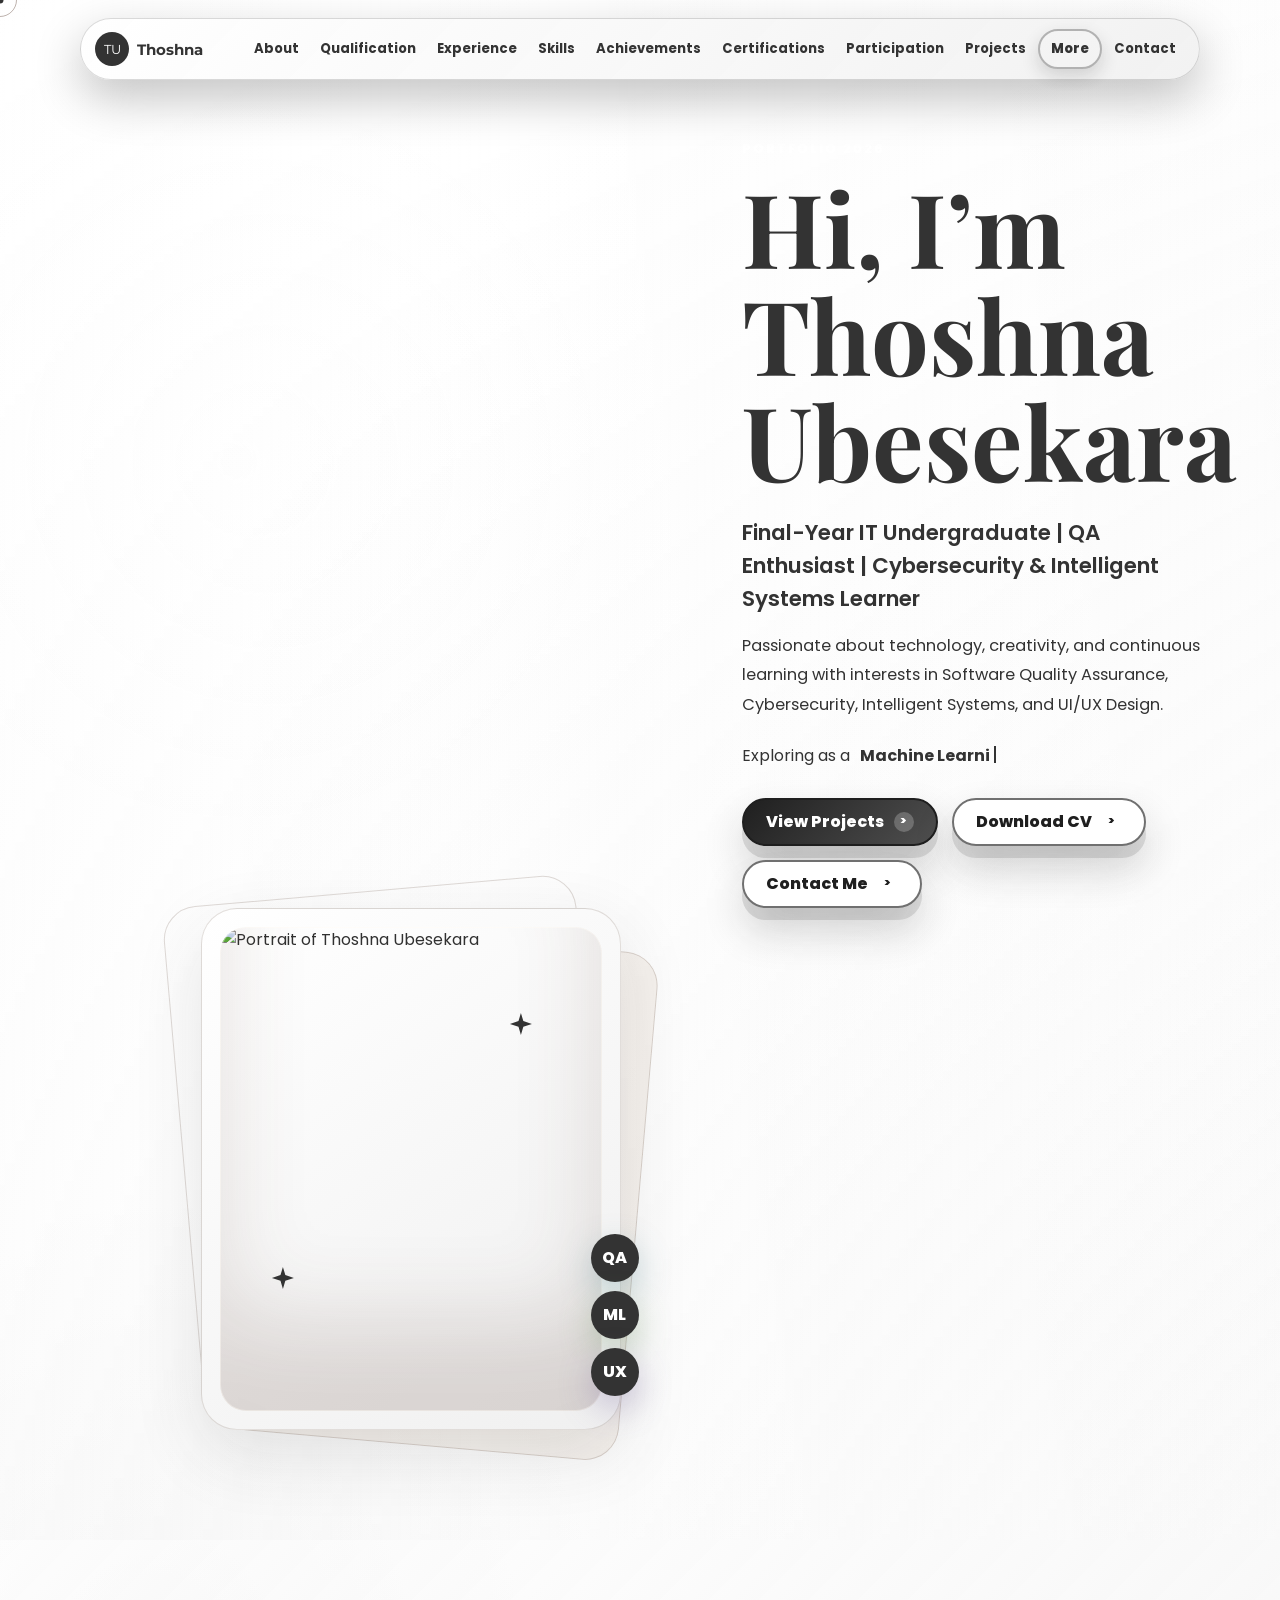
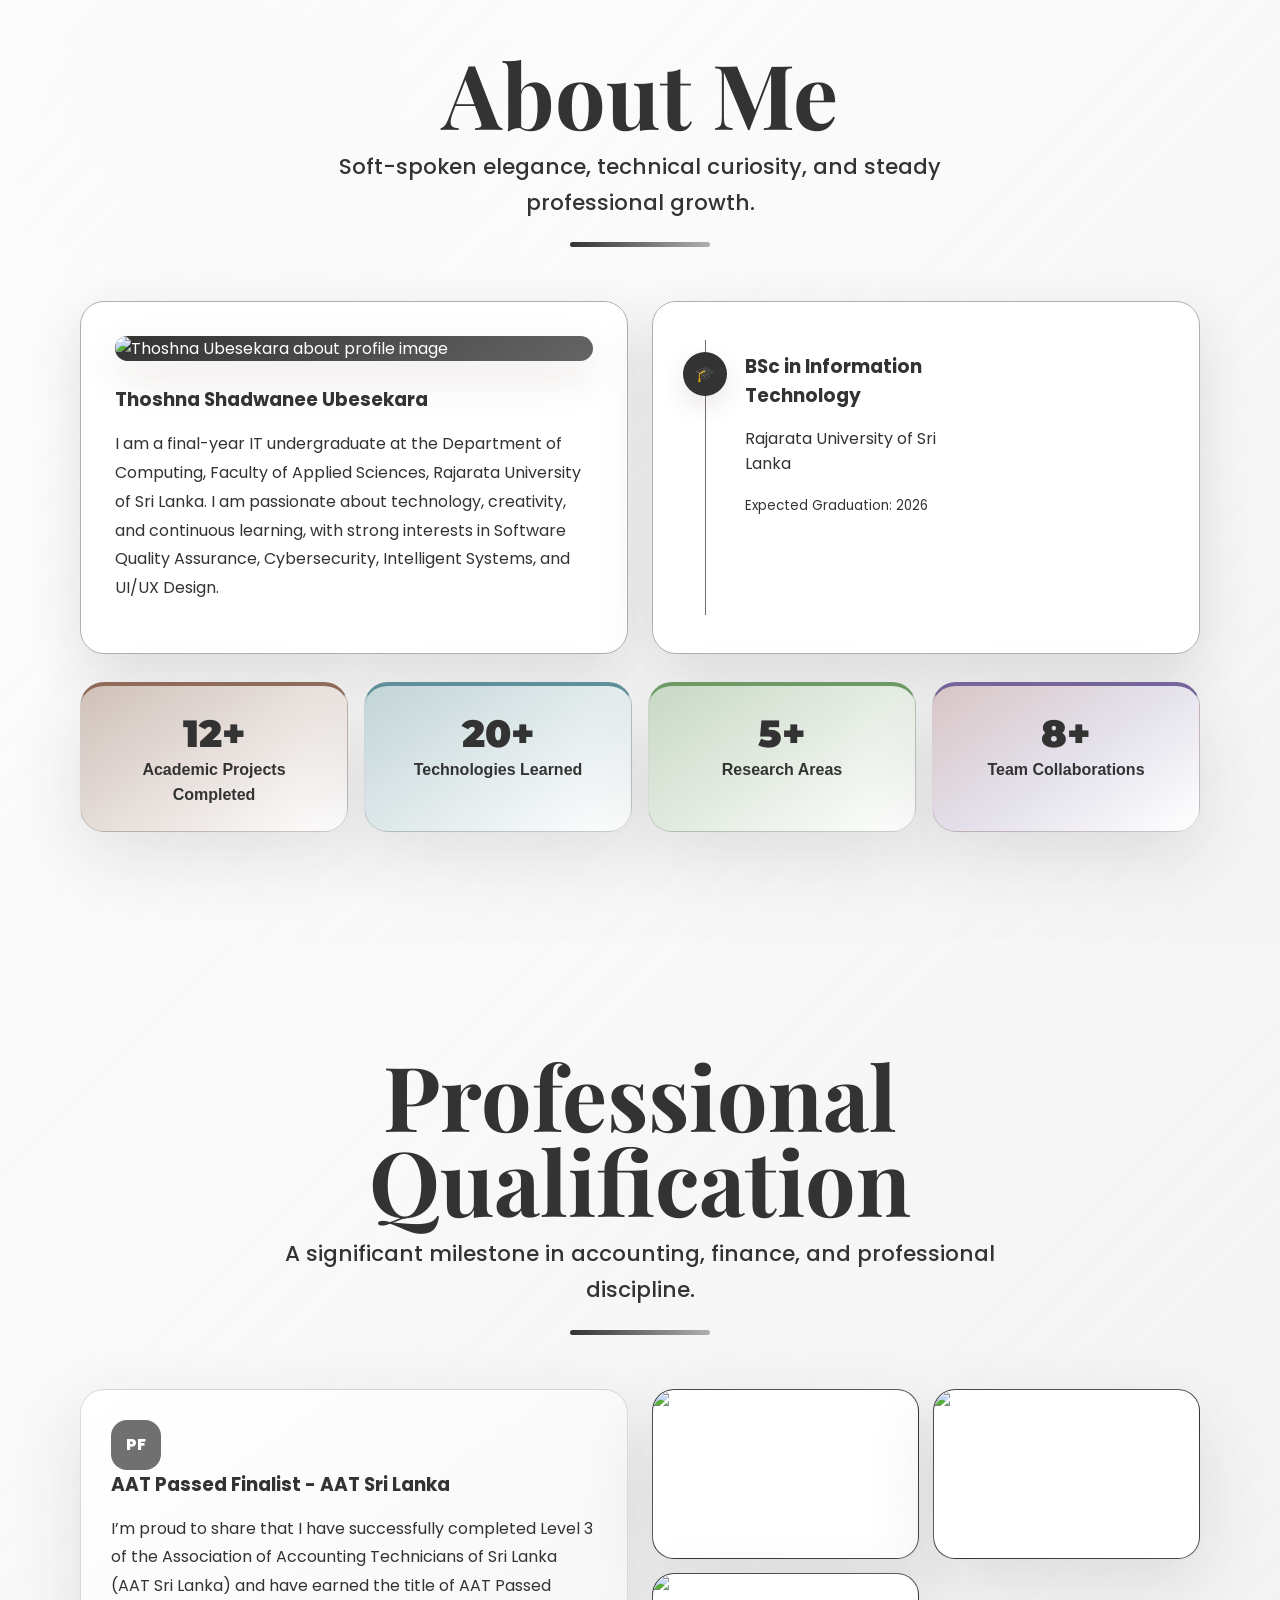
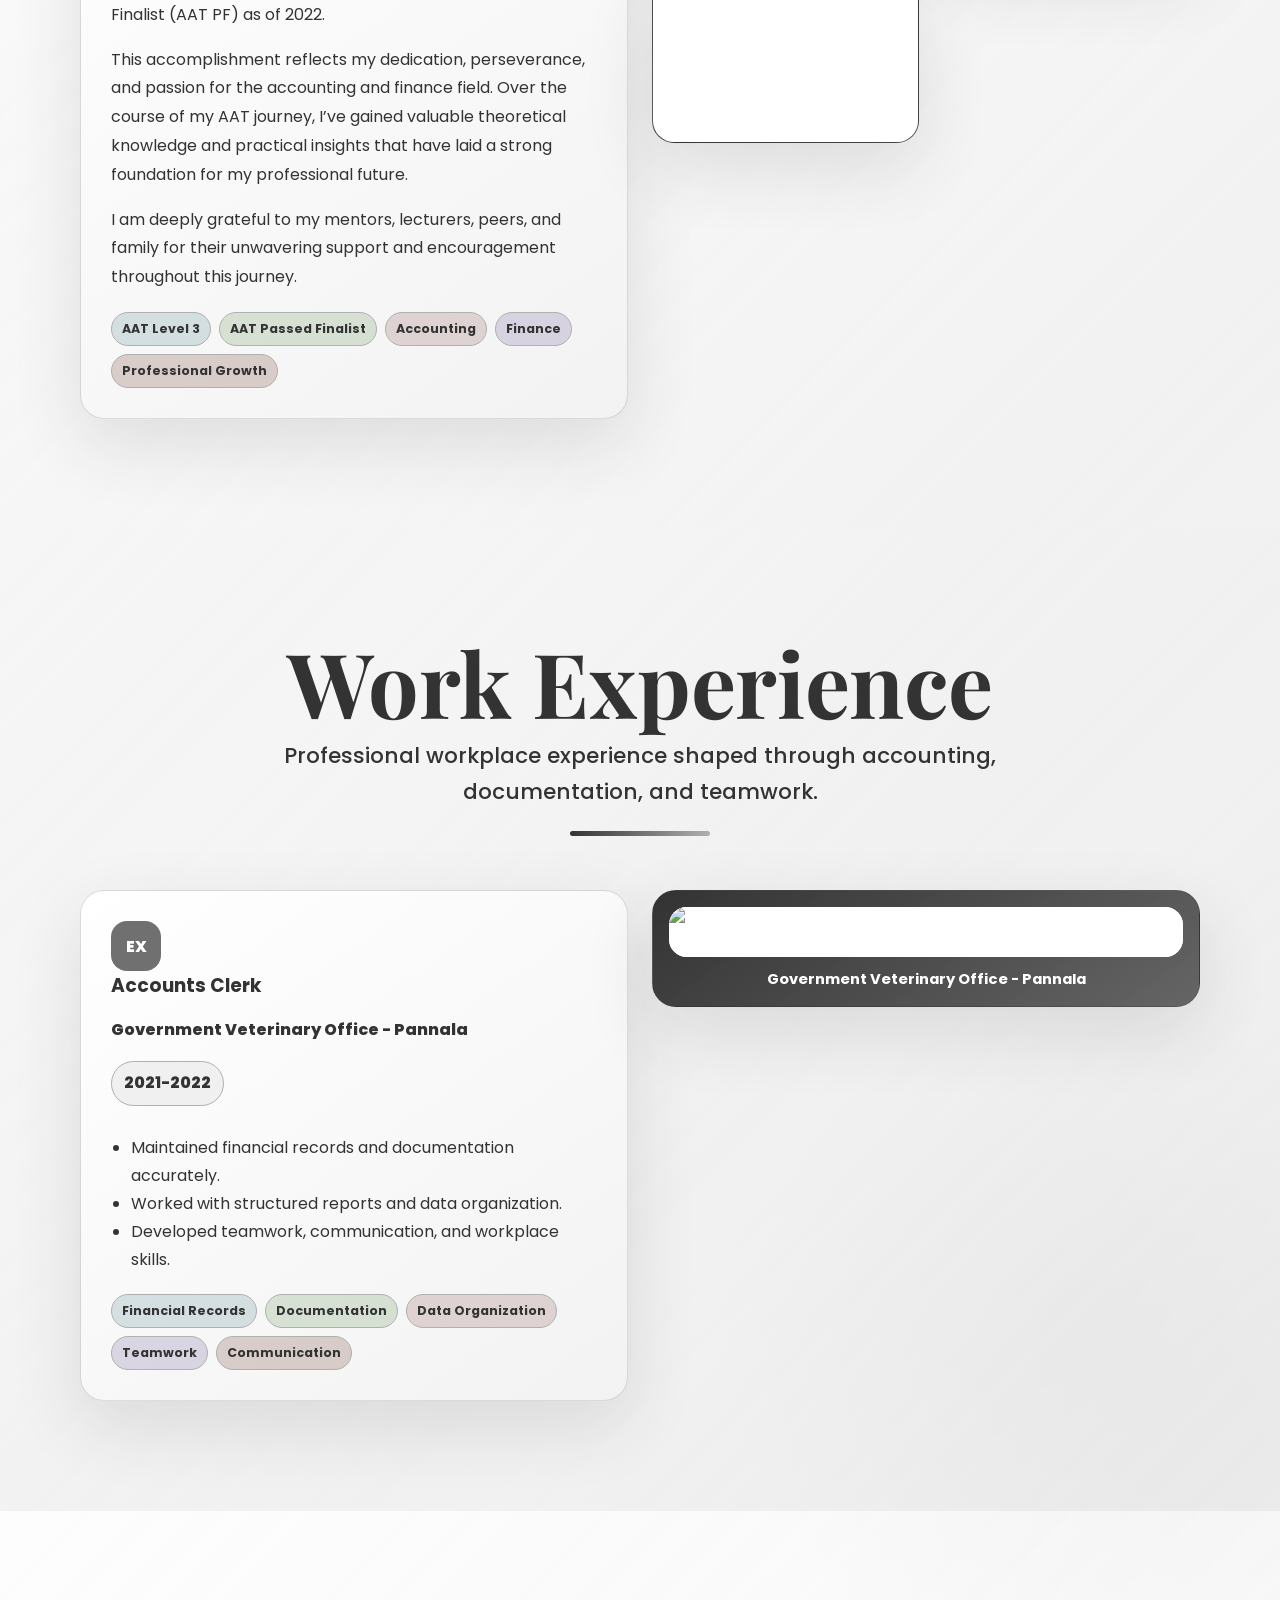
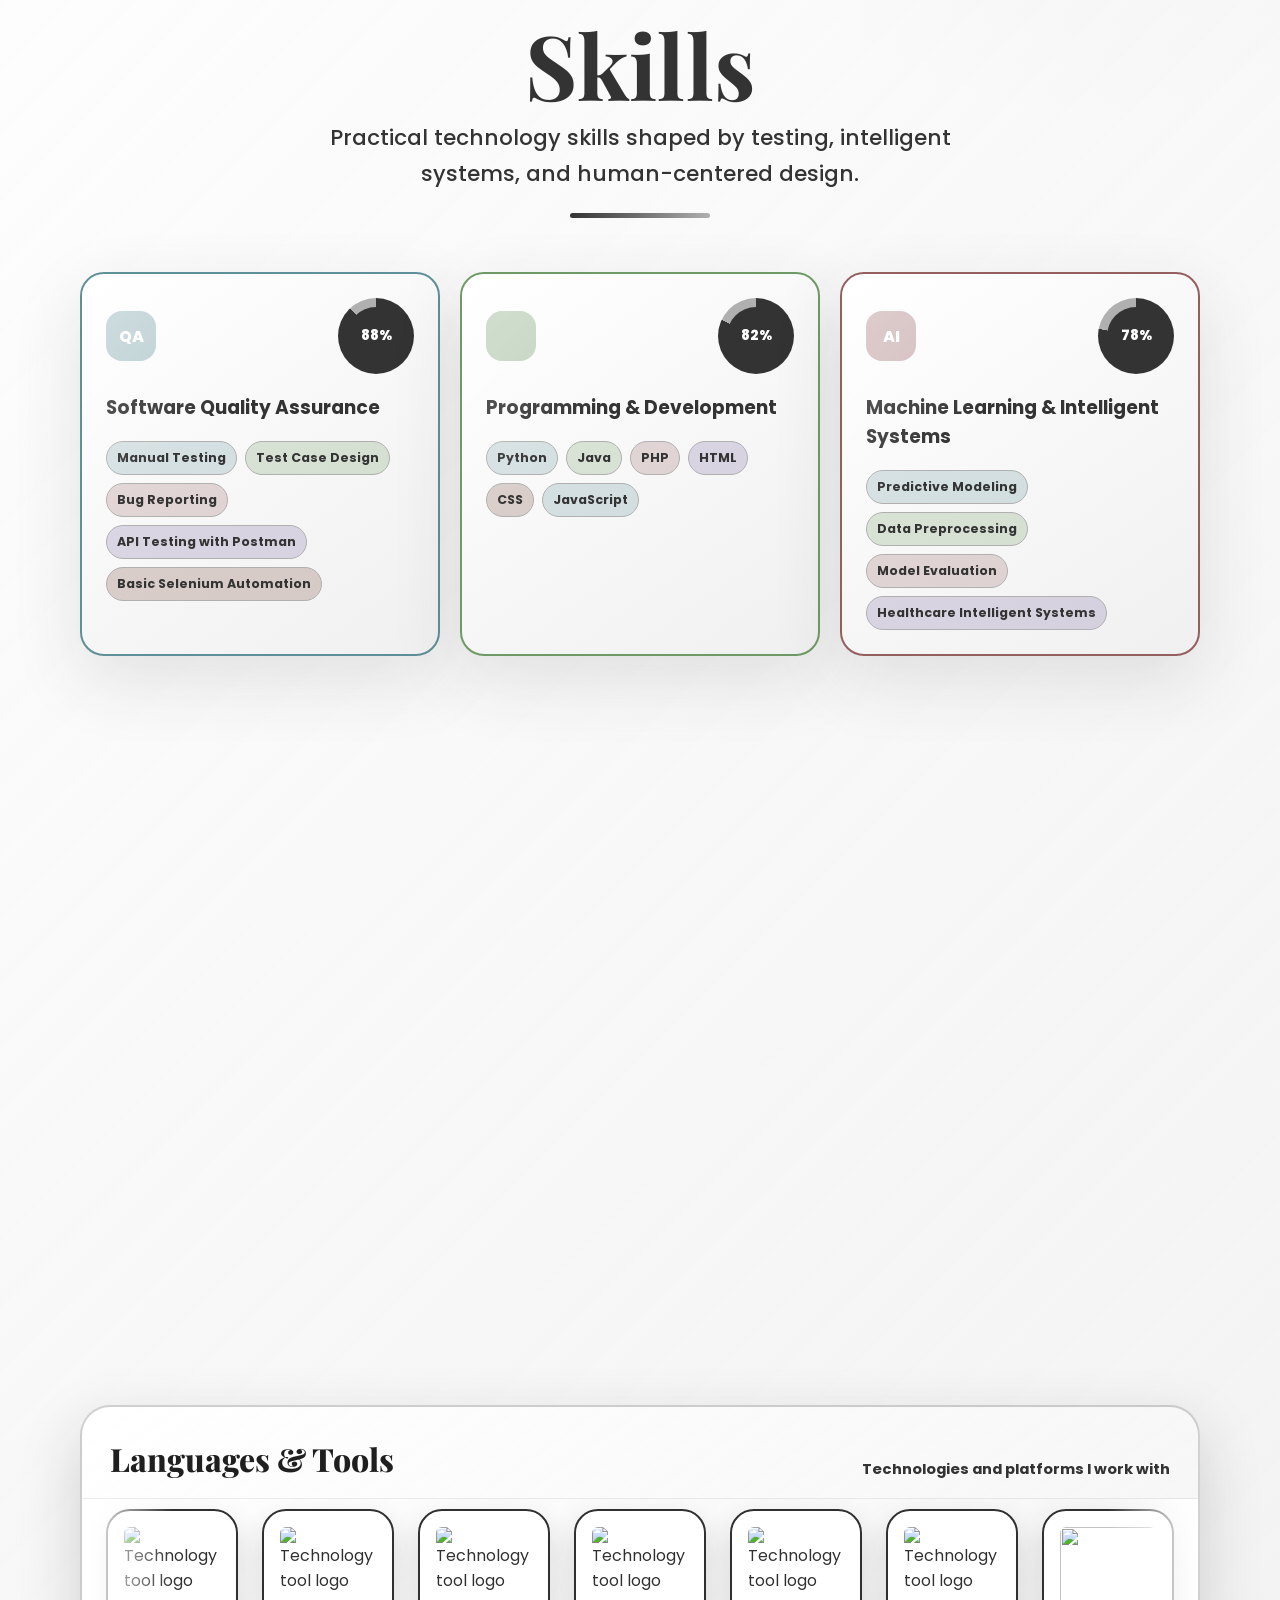
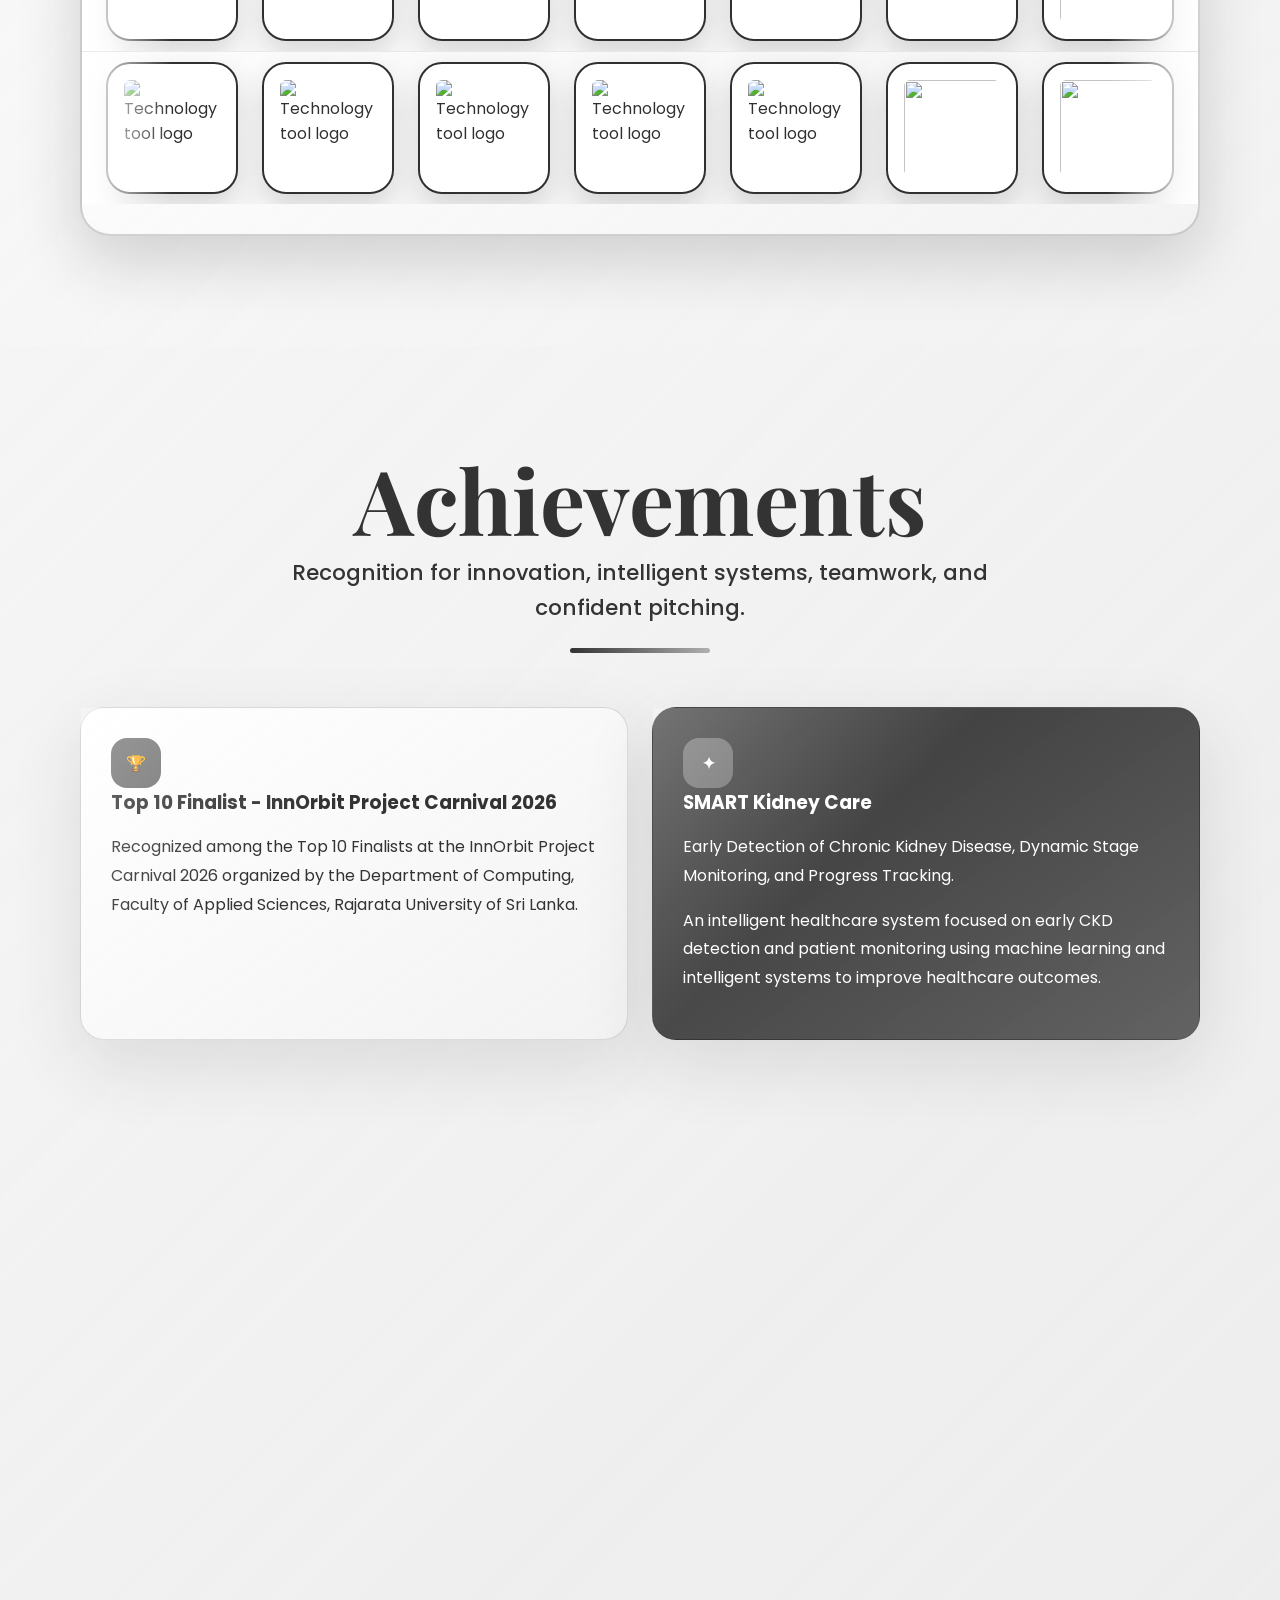
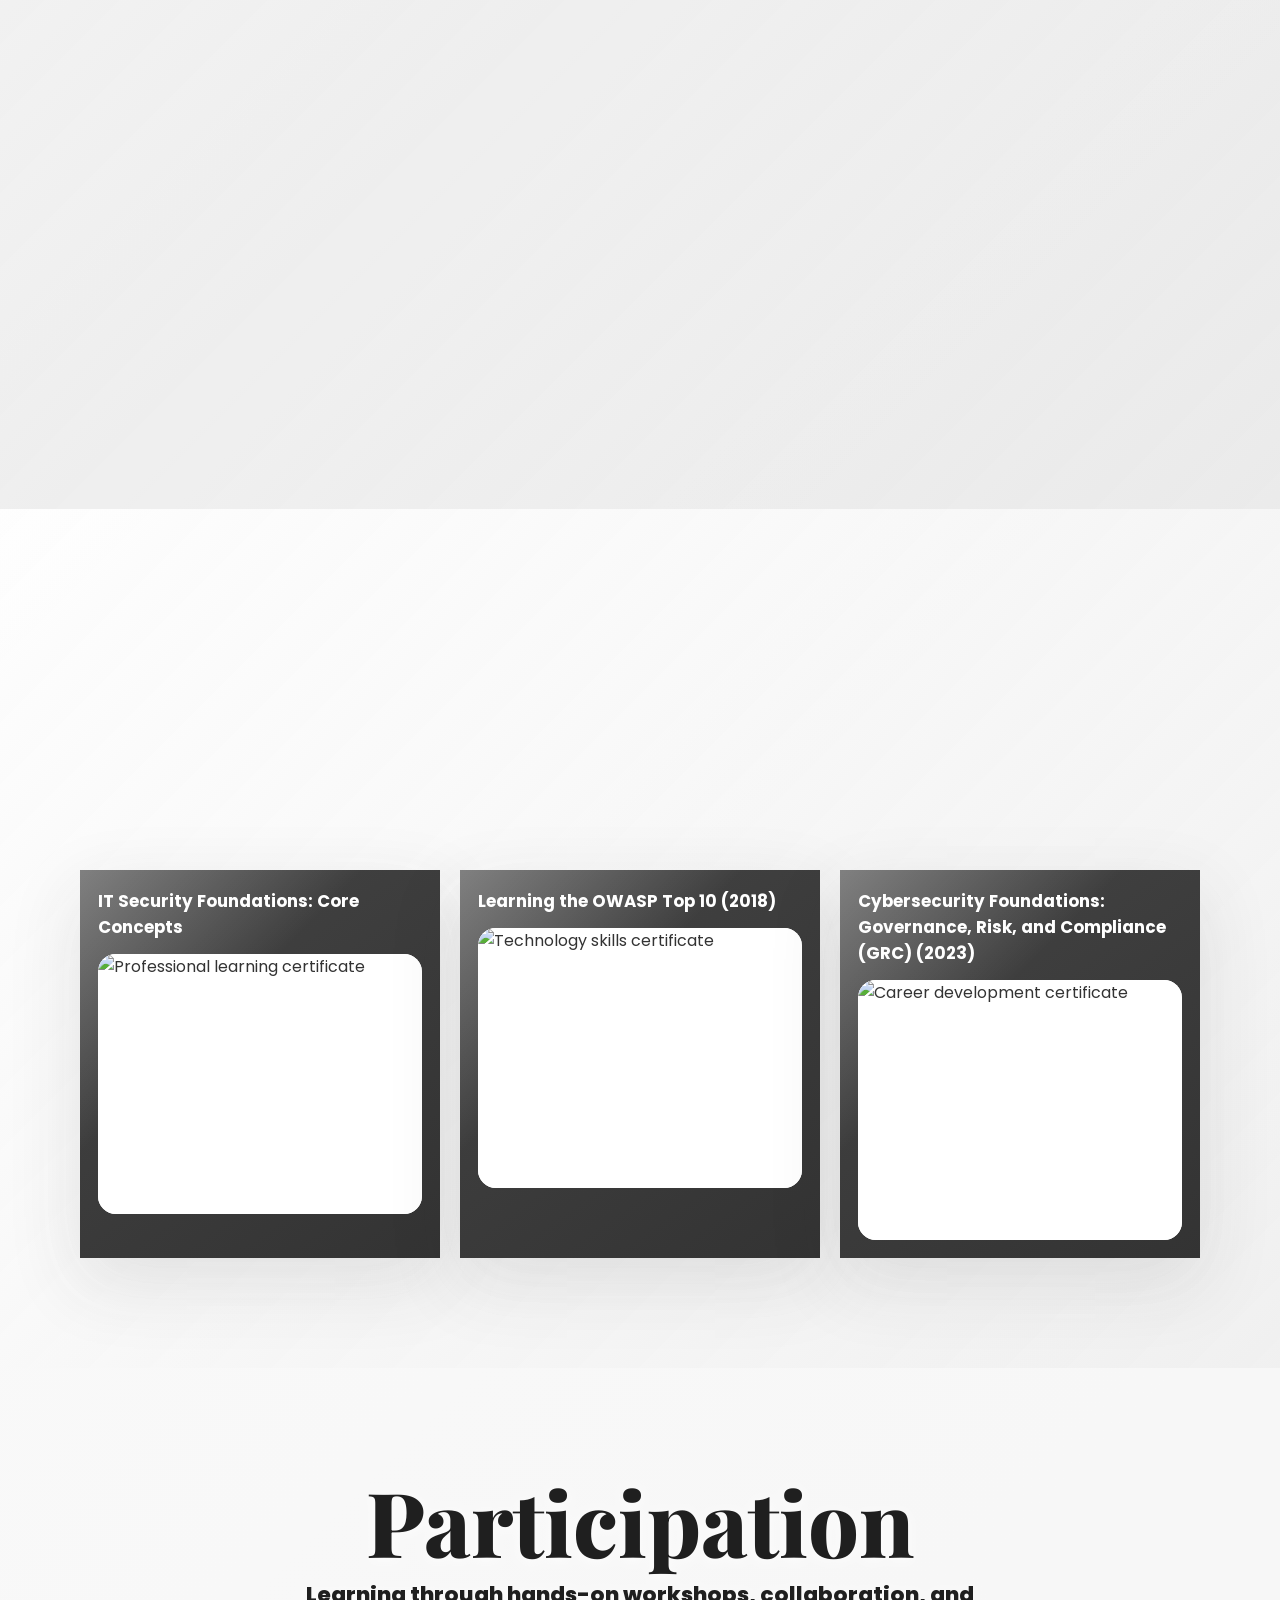
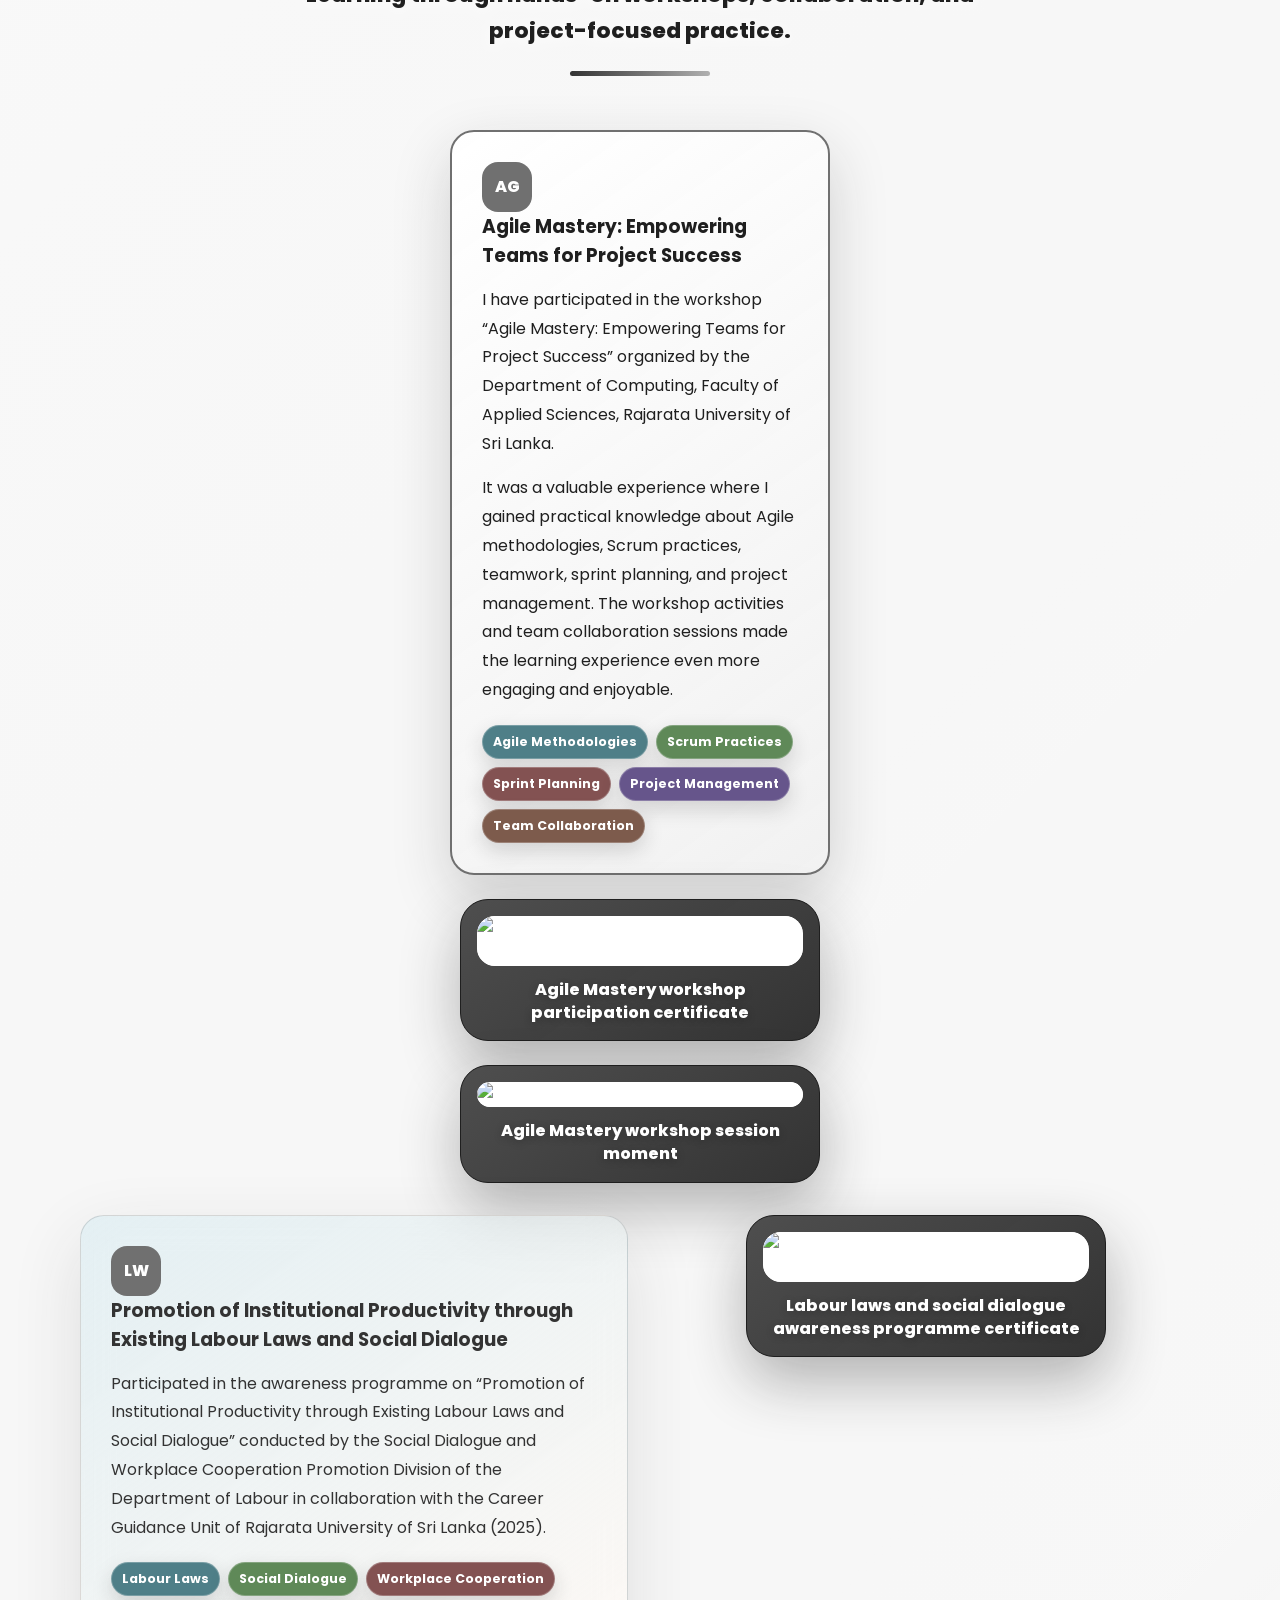
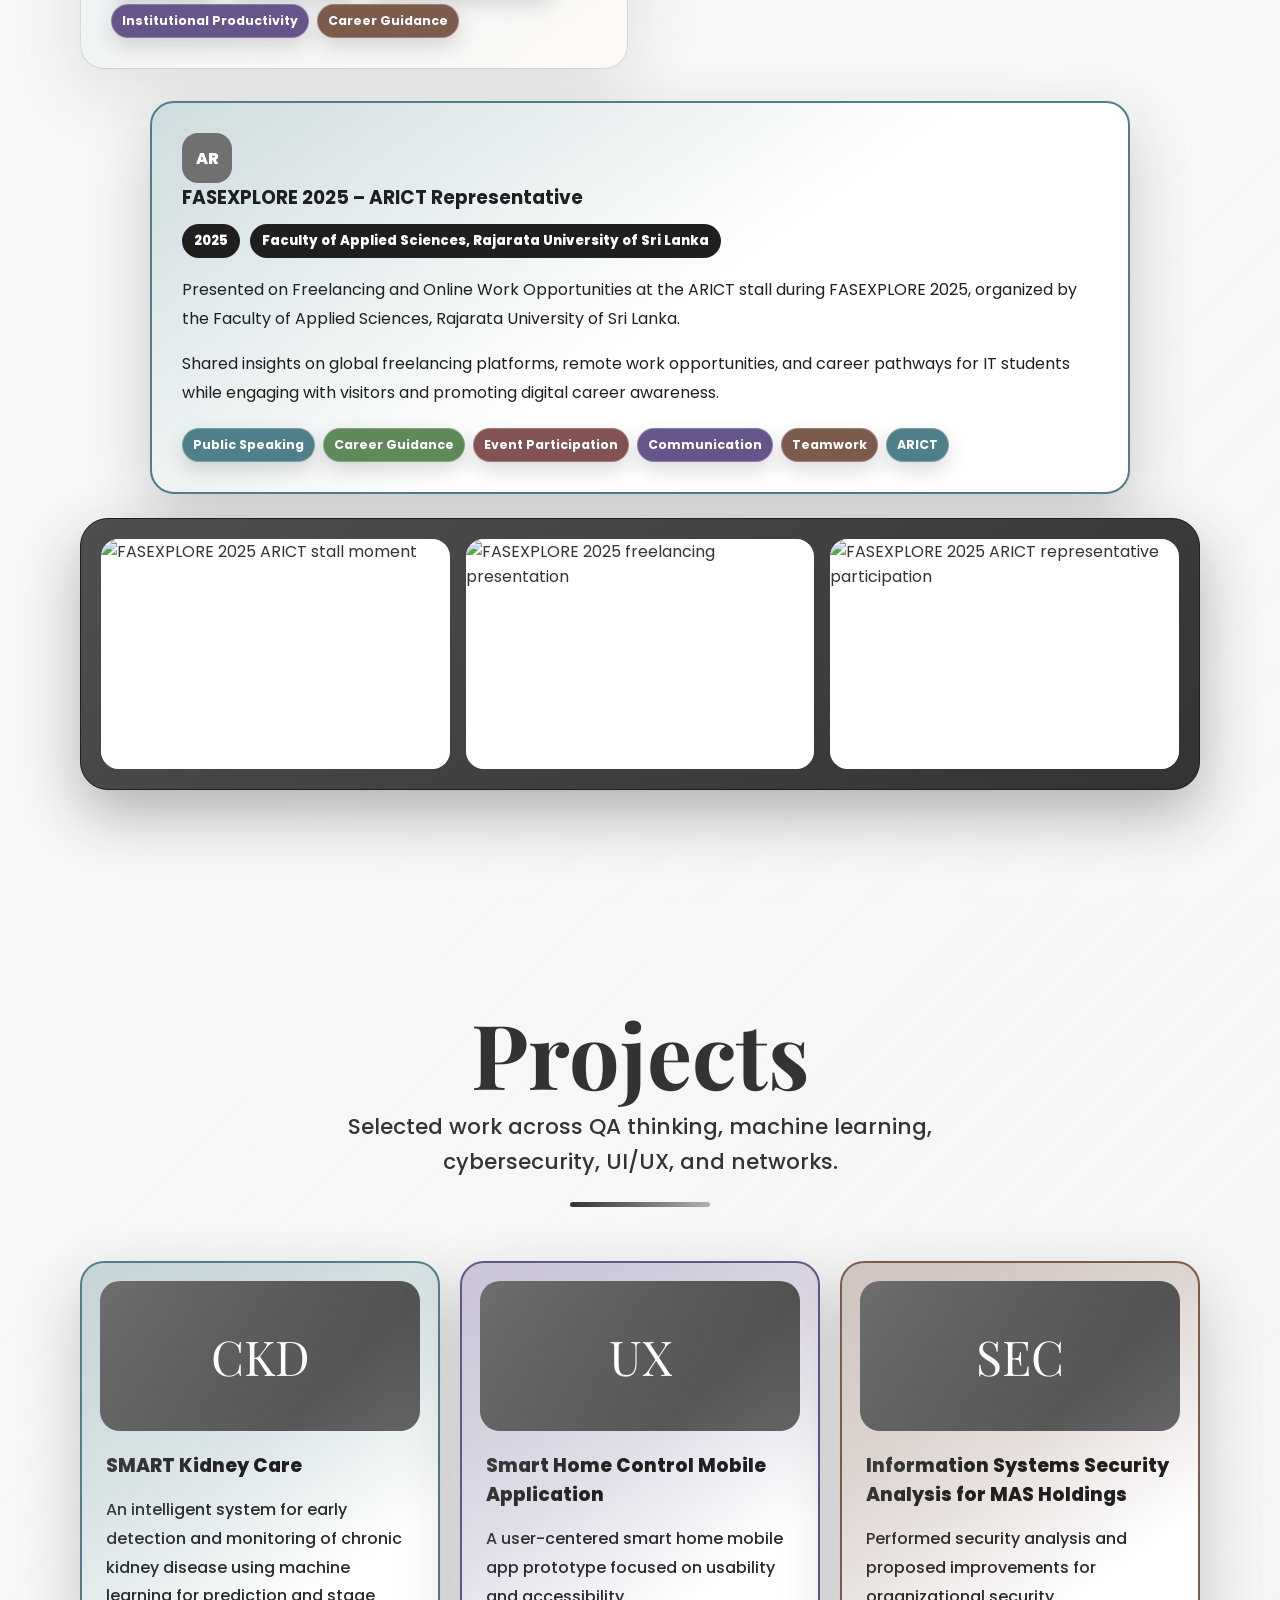
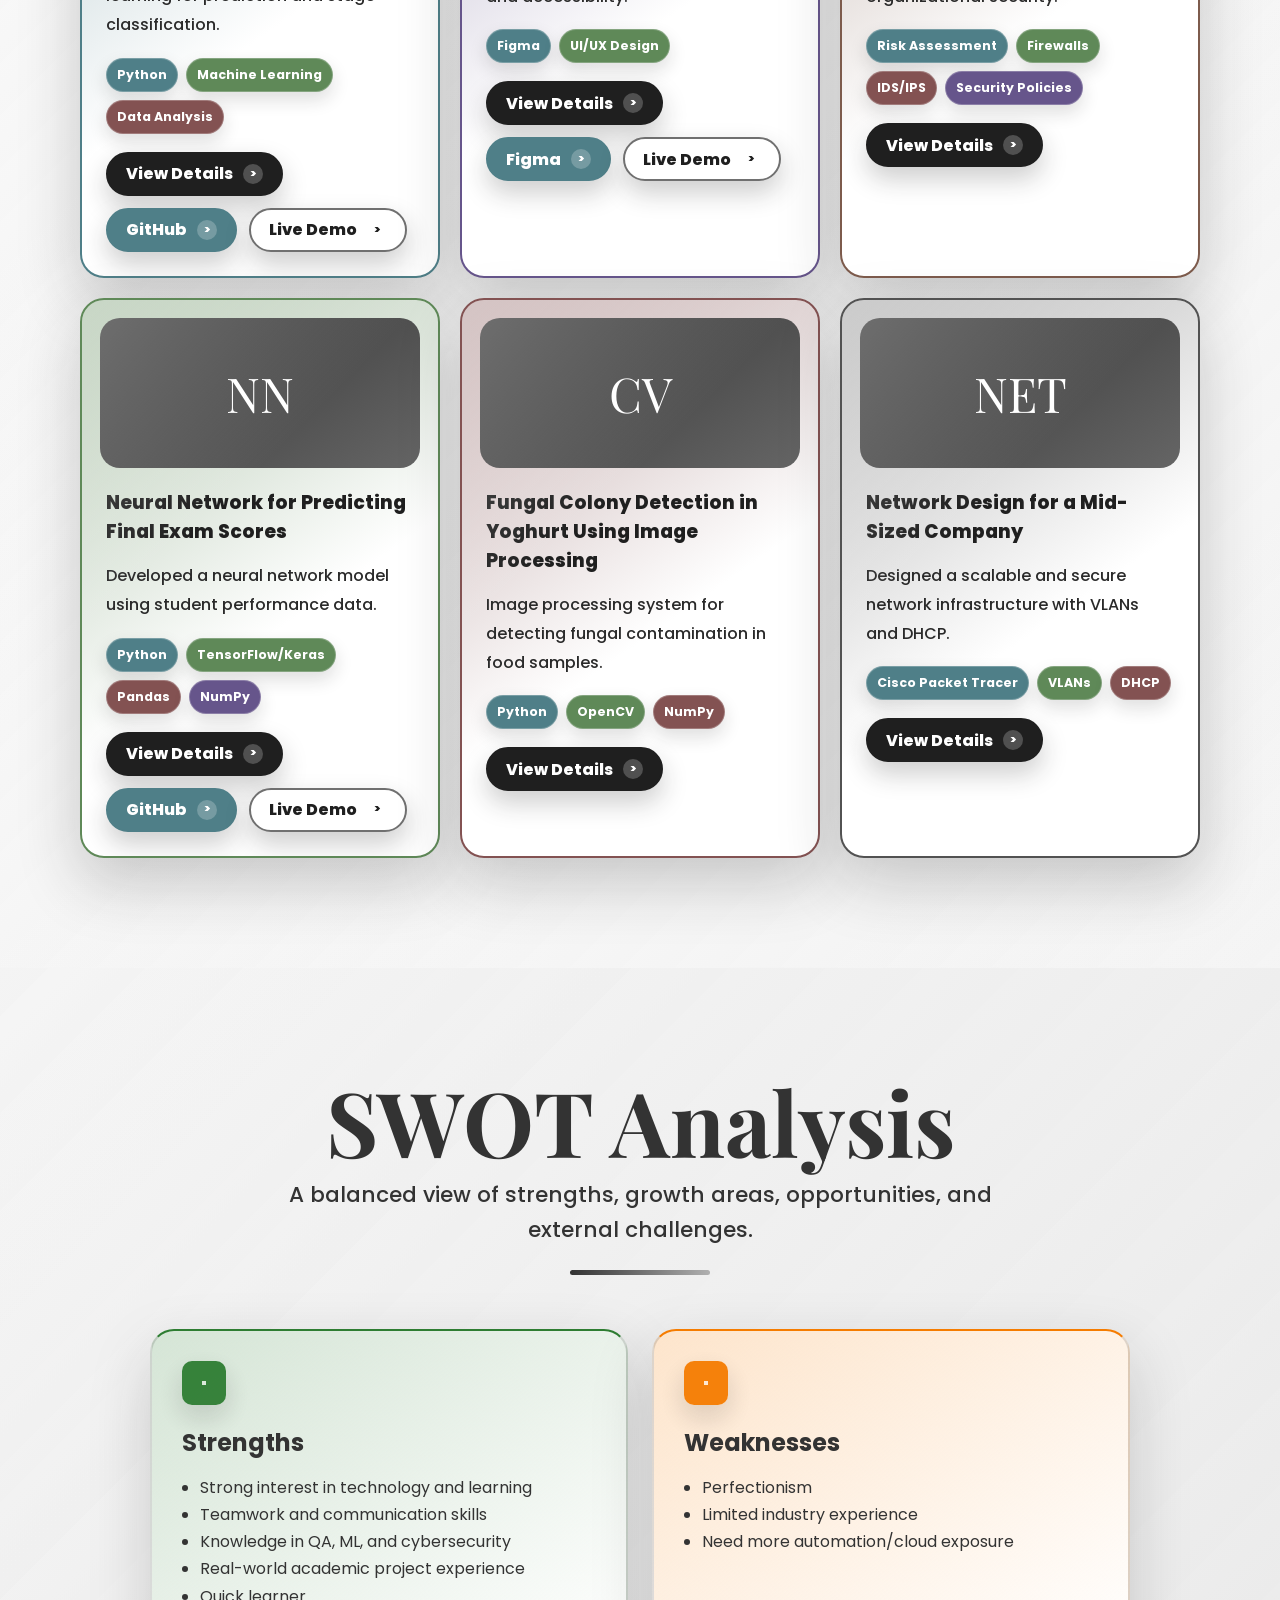
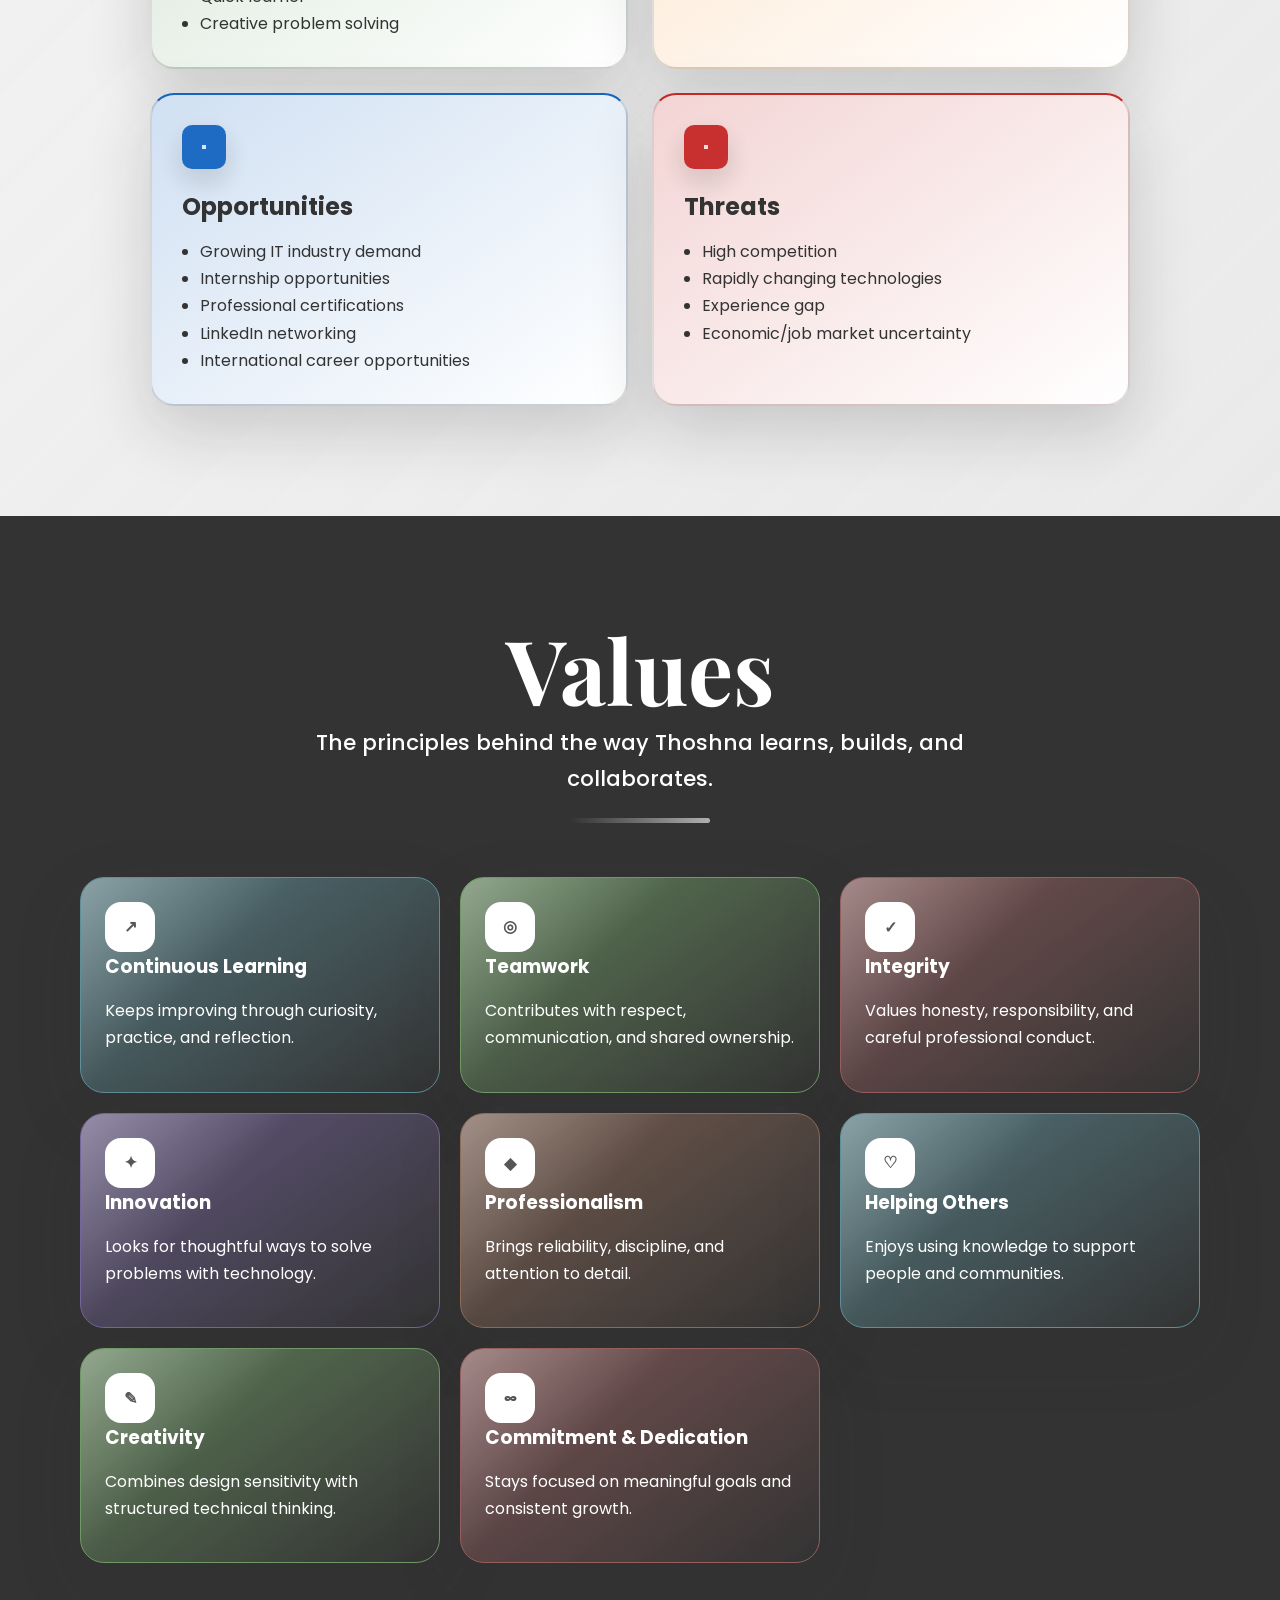
==== commit fc8ace5e: "Add files via upload" ====
--- a/index.html
+++ b/index.html
@@ -200,12 +200,48 @@
         <h2>Practical technology skills shaped by testing, intelligent systems, and human-centered design.</h2>
       </div>
       <div class="skills-grid" id="skillsGrid"></div>
+      <div class="tools-belt reveal" aria-label="Languages and tools">
+        <div class="tools-belt-heading">
+          <p>Languages &amp; Tools</p>
+          <span>Technologies and platforms I work with</span>
+        </div>
+        <div class="tools-marquee">
+          <div class="tools-track">
+            <img src="https://i.postimg.cc/5tTwZfDv/875e243185a83046c4bd0711102e9b86.jpg" alt="Technology tool logo">
+            <img src="https://i.postimg.cc/c1bN22LP/73d05b3cd98616b85b5d84dd3931ba14.png" alt="Technology tool logo">
+            <img src="https://i.postimg.cc/hjY3ZF0W/8bd584c33be266060ebf247c8d8d5a31-png.jpg" alt="Technology tool logo">
+            <img src="https://i.postimg.cc/MThJMf4g/00e1eecf4c38085b2101ce994deba1b8.jpg" alt="Technology tool logo">
+            <img src="https://i.postimg.cc/FH95L4Wp/267add29012eac247e6e00be3444eb88.jpg" alt="Technology tool logo">
+            <img src="https://i.postimg.cc/vHtCMKYY/0db9e9e68c3614a215f7970851162cb5.jpg" alt="Technology tool logo">
+            <img src="https://i.postimg.cc/5tTwZfDv/875e243185a83046c4bd0711102e9b86.jpg" alt="">
+            <img src="https://i.postimg.cc/c1bN22LP/73d05b3cd98616b85b5d84dd3931ba14.png" alt="">
+            <img src="https://i.postimg.cc/hjY3ZF0W/8bd584c33be266060ebf247c8d8d5a31-png.jpg" alt="">
+            <img src="https://i.postimg.cc/MThJMf4g/00e1eecf4c38085b2101ce994deba1b8.jpg" alt="">
+            <img src="https://i.postimg.cc/FH95L4Wp/267add29012eac247e6e00be3444eb88.jpg" alt="">
+            <img src="https://i.postimg.cc/vHtCMKYY/0db9e9e68c3614a215f7970851162cb5.jpg" alt="">
+          </div>
+        </div>
+        <div class="tools-marquee reverse">
+          <div class="tools-track">
+            <img src="https://i.postimg.cc/RVdp2ndS/68d91a4a0c40857674fbd3a22b9f0b03.jpg" alt="Technology tool logo">
+            <img src="https://i.postimg.cc/2SXcSRPf/9e8915e826287e0bd360b655487e585e.jpg" alt="Technology tool logo">
+            <img src="https://i.postimg.cc/CK3cbCMp/914acbb372d6ca7ae78fbf683b5af2aa.jpg" alt="Technology tool logo">
+            <img src="https://i.postimg.cc/bYHm22KR/b5b33130dcf361065aed8928a2cb7a33.jpg" alt="Technology tool logo">
+            <img src="https://i.postimg.cc/hj0VhVfd/a5a2ee835aee3c6edfaece72b06fb23c.jpg" alt="Technology tool logo">
+            <img src="https://i.postimg.cc/RVdp2ndS/68d91a4a0c40857674fbd3a22b9f0b03.jpg" alt="">
+            <img src="https://i.postimg.cc/2SXcSRPf/9e8915e826287e0bd360b655487e585e.jpg" alt="">
+            <img src="https://i.postimg.cc/CK3cbCMp/914acbb372d6ca7ae78fbf683b5af2aa.jpg" alt="">
+            <img src="https://i.postimg.cc/bYHm22KR/b5b33130dcf361065aed8928a2cb7a33.jpg" alt="">
+            <img src="https://i.postimg.cc/hj0VhVfd/a5a2ee835aee3c6edfaece72b06fb23c.jpg" alt="">
+          </div>
+        </div>
+      </div>
     </section>
 
     <section class="section achievements" id="achievements">
       <div class="section-heading reveal">
         <p class="eyebrow">Achievements</p>
-        <h2>Recognition for building meaningful intelligent healthcare solutions.</h2>
+        <h2>Recognition for innovation, intelligent systems, teamwork, and confident pitching.</h2>
       </div>
       <div class="achievement-layout">
         <article class="achievement-card reveal">
@@ -230,6 +266,42 @@
         <h3>Recap</h3>
         <p>Watch a short recap from the InnOrbit Project Carnival 2026.</p>
         <a href="https://youtube.com/shorts/FaKQ5XprkQQ?feature=share" target="_blank" rel="noreferrer">Watch Recap Video</a>
+      </div>
+      <div class="achievement-layout kickstart-achievement">
+        <article class="achievement-card reveal">
+          <span class="award-icon">TOP</span>
+          <h3>3rd Place - Kickstart Weekend Pitches</h3>
+          <div class="achievement-meta">
+            <span>2025</span>
+            <span>SquareHub</span>
+            <span>Competition Achievement</span>
+            <span>Top 3 Finalist</span>
+          </div>
+          <p>Secured 3rd Place as a member of Team Ceylon Cubers at the Kickstart Weekend Pitches, competing among 10 teams and demonstrating innovation, teamwork, and effective pitching skills.</p>
+          <p>Collaborated in developing, validating, and presenting an innovative business idea through effective teamwork, problem-solving, and confident startup pitching.</p>
+          <div class="tag-list">
+            <span>3rd Place</span>
+            <span>Startup Pitching</span>
+            <span>Innovation</span>
+            <span>Teamwork</span>
+            <span>Problem Solving</span>
+            <span>Entrepreneurship</span>
+          </div>
+        </article>
+        <div class="achievement-photo-grid reveal">
+          <figure>
+            <a href="https://i.postimg.cc/kXGLz1xF/Whats-App-Image-2026-06-03-at-12-00-21.jpg" target="_blank" rel="noreferrer">
+              <img src="https://i.postimg.cc/kXGLz1xF/Whats-App-Image-2026-06-03-at-12-00-21.jpg" alt="Kickstart Weekend Pitches achievement">
+            </a>
+            <figcaption>Kickstart Weekend Pitches achievement moment</figcaption>
+          </figure>
+          <figure>
+            <a href="https://i.postimg.cc/W4LKDsxW/kk.jpg" target="_blank" rel="noreferrer">
+              <img src="https://i.postimg.cc/W4LKDsxW/kk.jpg" alt="Team Ceylon Cubers at Kickstart Weekend Pitches">
+            </a>
+            <figcaption>Team Ceylon Cubers pitch participation</figcaption>
+          </figure>
+        </div>
       </div>
     </section>
 
@@ -311,6 +383,37 @@
           </a>
           <figcaption>Labour laws and social dialogue awareness programme certificate</figcaption>
         </figure>
+      </div>
+      <div class="participation-layout participation-row participation-feature">
+        <article class="participation-card reveal">
+          <span class="award-icon">AR</span>
+          <h3>FASEXPLORE 2025 &ndash; ARICT Representative</h3>
+          <div class="participation-meta">
+            <span>2025</span>
+            <span>Faculty of Applied Sciences, Rajarata University of Sri Lanka</span>
+          </div>
+          <p>Presented on Freelancing and Online Work Opportunities at the ARICT stall during FASEXPLORE 2025, organized by the Faculty of Applied Sciences, Rajarata University of Sri Lanka.</p>
+          <p>Shared insights on global freelancing platforms, remote work opportunities, and career pathways for IT students while engaging with visitors and promoting digital career awareness.</p>
+          <div class="tag-list">
+            <span>Public Speaking</span>
+            <span>Career Guidance</span>
+            <span>Event Participation</span>
+            <span>Communication</span>
+            <span>Teamwork</span>
+            <span>ARICT</span>
+          </div>
+        </article>
+        <div class="participation-photo-grid reveal" aria-label="FASEXPLORE 2025 participation images">
+          <a href="https://i.postimg.cc/Zn9Jm5rj/Whats-App-Image-2026-06-03-at-11-07-32.jpg" target="_blank" rel="noreferrer">
+            <img src="https://i.postimg.cc/Zn9Jm5rj/Whats-App-Image-2026-06-03-at-11-07-32.jpg" alt="FASEXPLORE 2025 ARICT stall moment">
+          </a>
+          <a href="https://i.postimg.cc/kXb7hDMG/Whats-App-Image-2026-06-03-at-11-07-26.jpg" target="_blank" rel="noreferrer">
+            <img src="https://i.postimg.cc/kXb7hDMG/Whats-App-Image-2026-06-03-at-11-07-26.jpg" alt="FASEXPLORE 2025 freelancing presentation">
+          </a>
+          <a href="https://i.postimg.cc/cJXW8nh4/Whats-App-Image-2026-06-03-at-11-07-35.jpg" target="_blank" rel="noreferrer">
+            <img src="https://i.postimg.cc/cJXW8nh4/Whats-App-Image-2026-06-03-at-11-07-35.jpg" alt="FASEXPLORE 2025 ARICT representative participation">
+          </a>
+        </div>
       </div>
     </section>
 
@@ -443,18 +546,36 @@
       <div class="contact-layout">
         <div class="contact-card reveal">
           <h3>Let’s connect</h3>
-          <a href="mailto:tubesekara@gmail.com">tubesekara@gmail.com</a>
-          <a href="tel:+94763542117">076 354 2117 (WhatsApp)</a>
-          <a href="tel:+94705565406">070 556 5406</a>
-          <a class="address-link" href="https://www.google.com/maps/search/?api=1&query=Ihala%20Galayaya%2C%20Pannala%2C%20Sri%20Lanka" target="_blank" rel="noreferrer">Ihala Galayaya, Pannala, Sri Lanka</a>
-          <a class="mini-map" href="https://www.google.com/maps/search/?api=1&query=Ihala%20Galayaya%2C%20Pannala%2C%20Sri%20Lanka" target="_blank" rel="noreferrer" aria-label="Open Ihala Galayaya, Pannala, Sri Lanka in Google Maps">
-            <iframe src="https://www.google.com/maps?q=Ihala%20Galayaya%2C%20Pannala%2C%20Sri%20Lanka&output=embed" title="Ihala Galayaya, Pannala, Sri Lanka map" loading="lazy" referrerpolicy="no-referrer-when-downgrade"></iframe>
-            <strong>Ihala Galayaya, Pannala, Sri Lanka</strong>
-          </a>
+          <div class="contact-details">
+            <a class="contact-detail" href="mailto:tubesekara@gmail.com">
+              <span class="contact-detail-icon">
+                <svg viewBox="0 0 24 24" aria-hidden="true"><path d="M4 5h16a2 2 0 0 1 2 2v10a2 2 0 0 1-2 2H4a2 2 0 0 1-2-2V7a2 2 0 0 1 2-2Zm0 3.25V17h16V8.25l-7.43 5.07a1 1 0 0 1-1.14 0L4 8.25ZM5.2 7 12 11.65 18.8 7H5.2Z"/></svg>
+              </span>
+              <span><strong>Email</strong>tubesekara@gmail.com</span>
+            </a>
+            <a class="contact-detail" href="tel:+94763542117">
+              <span class="contact-detail-icon">
+                <svg viewBox="0 0 24 24" aria-hidden="true"><path d="M16.6 14.1c-.36-.18-2.1-1.04-2.43-1.16-.33-.12-.57-.18-.81.18-.24.36-.93 1.16-1.14 1.4-.21.24-.42.27-.78.09-.36-.18-1.52-.56-2.9-1.78-1.07-.95-1.79-2.13-2-2.49-.21-.36-.02-.56.16-.74.16-.16.36-.42.54-.63.18-.21.24-.36.36-.6.12-.24.06-.45-.03-.63-.09-.18-.81-1.95-1.11-2.67-.29-.7-.59-.6-.81-.61h-.69c-.24 0-.63.09-.96.45-.33.36-1.26 1.23-1.26 3 0 1.77 1.29 3.48 1.47 3.72.18.24 2.54 3.88 6.15 5.44.86.37 1.53.59 2.05.76.86.27 1.64.23 2.26.14.69-.1 2.1-.86 2.4-1.68.3-.83.3-1.54.21-1.68-.09-.15-.33-.24-.69-.42Z"/></svg>
+              </span>
+              <span><strong>Phone</strong>076 354 2117 (WhatsApp)</span>
+            </a>
+            <a class="contact-detail address-link" href="https://www.google.com/maps/search/?api=1&query=Ihala%20Galayaya%2C%20Pannala%2C%20Sri%20Lanka" target="_blank" rel="noreferrer">
+              <span class="contact-detail-icon">
+                <svg viewBox="0 0 24 24" aria-hidden="true"><path d="M12 2a7 7 0 0 0-7 7c0 5.25 7 13 7 13s7-7.75 7-13a7 7 0 0 0-7-7Zm0 9.5A2.5 2.5 0 1 1 12 6a2.5 2.5 0 0 1 0 5.5Z"/></svg>
+              </span>
+              <span><strong>Address</strong>Ihala Galayaya, Pannala, Sri Lanka</span>
+            </a>
+          </div>
           <div class="social-float">
-            <a href="mailto:tubesekara@gmail.com" aria-label="Email">✉</a>
-            <a href="https://www.linkedin.com/in/thoshna-ubesekara-60ab372b7/" target="_blank" rel="noreferrer" aria-label="LinkedIn">in</a>
-            <a href="https://github.com/Thoshna22" target="_blank" rel="noreferrer" aria-label="GitHub">gh</a>
+            <a href="mailto:tubesekara@gmail.com" aria-label="Email">
+              <svg viewBox="0 0 24 24" aria-hidden="true"><path d="M4 5h16a2 2 0 0 1 2 2v10a2 2 0 0 1-2 2H4a2 2 0 0 1-2-2V7a2 2 0 0 1 2-2Zm0 3.2v8.8h16V8.2l-7.43 5.12a1 1 0 0 1-1.14 0L4 8.2Zm1.15-1.2L12 11.72 18.85 7H5.15Z"/></svg>
+            </a>
+            <a href="https://www.linkedin.com/in/thoshna-ubesekara-60ab372b7/" target="_blank" rel="noreferrer" aria-label="LinkedIn">
+              <svg viewBox="0 0 24 24" aria-hidden="true"><path d="M4.98 3.5a2.5 2.5 0 1 1 0 5 2.5 2.5 0 0 1 0-5ZM3 9.75h4v10.5H3V9.75Zm6.2 0h3.83v1.43h.05c.53-.95 1.84-1.75 3.5-1.75 3.74 0 4.42 2.3 4.42 5.28v5.54h-4v-4.92c0-1.18-.02-2.7-1.76-2.7-1.76 0-2.03 1.29-2.03 2.61v5.01h-4V9.75Z"/></svg>
+            </a>
+            <a href="https://github.com/Thoshna22" target="_blank" rel="noreferrer" aria-label="GitHub">
+              <svg viewBox="0 0 24 24" aria-hidden="true"><path d="M12 .75A11.25 11.25 0 0 0 8.44 22.67c.56.1.76-.24.76-.54v-2.1c-3.1.68-3.76-1.33-3.76-1.33-.5-1.29-1.24-1.63-1.24-1.63-1.02-.7.08-.69.08-.69 1.12.08 1.72 1.16 1.72 1.16 1 .1.65 2.62 3.17 1.86.1-.73.39-1.22.71-1.5-2.48-.28-5.08-1.24-5.08-5.52 0-1.22.44-2.22 1.16-3-.12-.28-.5-1.42.11-2.96 0 0 .94-.3 3.1 1.15A10.7 10.7 0 0 1 12 7.2c.96 0 1.92.13 2.82.38 2.15-1.45 3.1-1.15 3.1-1.15.61 1.54.23 2.68.11 2.96.72.78 1.16 1.78 1.16 3 0 4.29-2.61 5.23-5.1 5.51.4.35.76 1.03.76 2.08v3.15c0 .3.2.65.77.54A11.25 11.25 0 0 0 12 .75Z"/></svg>
+            </a>
           </div>
         </div>
 
--- a/styles.css
+++ b/styles.css
@@ -1,31 +1,37 @@
 :root {
-  --beige: #e0d2c7;
-  --cream: #fff9f4;
-  --brown: #54372a;
-  --brown-2: #7d5a48;
-  --taupe: #cfb4a6;
-  --mist: #a6c9cf;
-  --sage: #accfa6;
-  --blush: #cfa6a6;
-  --lavender: #b2a6cf;
-  --butter: #f3d98b;
-  --peach: #f1b995;
-  --sky: #9fd5e5;
-  --mint: #bce4c3;
-  --orchid: #d6afe7;
-  --coral: #efa8a2;
-  --sunset: #f6a6c1;
-  --aqua: #7ed6d1;
-  --lime: #cbe878;
-  --lilac: #c9b6ff;
-  --apricot: #ffc48c;
-  --rose: #cfa6a6;
-  --clay: #cfb4a6;
-  --ink: #2f211b;
-  --muted: #806a5f;
-  --glass: rgba(255, 249, 244, 0.72);
-  --border: rgba(84, 55, 42, 0.14);
-  --shadow: 0 24px 70px rgba(84, 55, 42, 0.13);
+  --white: #ffffff;
+  --offwhite: #f0f0f0;
+  --light-gray: #b0b0b0;
+  --mid-gray: #707070;
+  --charcoal: #333333;
+  --beige: #b0b0b0;
+  --cream: #ffffff;
+  --dark-bg: #333333;
+  --brown: #333333;
+  --brown-2: #707070;
+  --taupe: #b0b0b0;
+  --mist: #707070;
+  --sage: #b0b0b0;
+  --blush: #f0f0f0;
+  --lavender: #707070;
+  --butter: #ffffff;
+  --peach: #f0f0f0;
+  --sky: #b0b0b0;
+  --mint: #f0f0f0;
+  --orchid: #707070;
+  --coral: #b0b0b0;
+  --sunset: #ffffff;
+  --aqua: #b0b0b0;
+  --lime: #f0f0f0;
+  --lilac: #707070;
+  --apricot: #ffffff;
+  --rose: #b0b0b0;
+  --clay: #707070;
+  --ink: #333333;
+  --muted: #707070;
+  --glass: rgba(255, 255, 255, 0.82);
+  --border: rgba(51, 51, 51, 0.16);
+  --shadow: 0 24px 70px rgba(51, 51, 51, 0.12);
   --radius: 24px;
 }
 
@@ -40,14 +46,60 @@
 body {
   margin: 0;
   font-family: "Poppins", Arial, sans-serif;
-  color: var(--ink);
-  background:
-    radial-gradient(circle at 10% 8%, rgba(246, 166, 193, 0.32), transparent 27rem),
-    radial-gradient(circle at 86% 20%, rgba(126, 214, 209, 0.32), transparent 24rem),
-    radial-gradient(circle at 14% 78%, rgba(201, 182, 255, 0.28), transparent 25rem),
-    radial-gradient(circle at 82% 88%, rgba(203, 232, 120, 0.24), transparent 22rem),
-    linear-gradient(135deg, #fff9f4 0%, #fff0f4 26%, #eefbff 52%, #f6fff1 76%, #fff9f4 100%);
+  color: var(--beige);
+  background:
+    radial-gradient(circle at 12% 8%, rgba(224, 210, 199, 0.13), transparent 28rem),
+    radial-gradient(circle at 84% 20%, rgba(95, 143, 152, 0.1), transparent 24rem),
+    radial-gradient(circle at 18% 82%, rgba(143, 107, 89, 0.12), transparent 25rem),
+    linear-gradient(135deg, #41291f 0%, #2d1a13 48%, #41291f 100%);
   overflow-x: hidden;
+}
+
+h1,
+h2,
+h3,
+h4,
+.hero h1,
+.section-heading .eyebrow,
+.glass-panel h3,
+.timeline h3,
+.achievement-card h3,
+.participation-card h3,
+.qualification-card h3,
+.experience-card h3,
+.project-card h3,
+.contact-card h3,
+.swot-card h3,
+.value-card h3,
+.hobby-card h3,
+.career-gap-cards h3,
+.roadmap-line h4 {
+  color: var(--cream);
+}
+
+p,
+li,
+small,
+.intro,
+.hero-subtitle,
+.typing-line,
+.section-heading h2,
+.glass-panel p,
+.achievement-card p,
+.participation-card p,
+.qualification-card p,
+.experience-card p,
+.project-card p,
+.contact-card p,
+.timeline p,
+.timeline small,
+.timeline li,
+.swot-card li,
+.value-card p,
+.hobby-card p,
+.career-gap-cards p,
+.roadmap-line p {
+  color: var(--beige);
 }
 
 a {
@@ -145,9 +197,9 @@
   border: 1px solid var(--border);
   border-radius: 999px;
   background:
-    linear-gradient(135deg, rgba(255, 249, 244, 0.82), rgba(166, 201, 207, 0.12), rgba(178, 166, 207, 0.1)),
-    rgba(255, 249, 244, 0.78);
-  box-shadow: 0 16px 45px rgba(84, 55, 42, 0.12);
+    linear-gradient(135deg, rgba(255, 249, 244, 0.12), rgba(224, 210, 199, 0.07)),
+    rgba(65, 41, 31, 0.82);
+  box-shadow: 0 16px 45px rgba(0, 0, 0, 0.18);
   backdrop-filter: blur(18px);
   transform: translateX(-50%);
 }
@@ -158,7 +210,7 @@
   flex: 0 0 auto;
   gap: 8px;
   font-family: "Montserrat", Arial, sans-serif;
-  color: var(--brown);
+  color: var(--cream);
 }
 
 .brand span {
@@ -167,8 +219,8 @@
   width: 34px;
   height: 34px;
   border-radius: 50%;
-  background: linear-gradient(135deg, var(--brown), var(--lavender));
-  color: var(--cream);
+  background: var(--cream);
+  color: var(--dark-bg);
   font-size: 0.82rem;
 }
 
@@ -188,7 +240,7 @@
   flex: 0 0 auto;
   padding: 8px 9px;
   border-radius: 999px;
-  color: var(--brown);
+  color: var(--cream);
   font-size: 0.82rem;
   font-weight: 700;
   transition: color 180ms ease, background 180ms ease;
@@ -198,8 +250,8 @@
 .site-nav a.active,
 .more-toggle:hover,
 .more-toggle.active {
-  color: var(--brown);
-  background: linear-gradient(135deg, rgba(166, 201, 207, 0.34), rgba(188, 228, 195, 0.28));
+  color: var(--dark-bg);
+  background: var(--beige);
 }
 
 .nav-more {
@@ -214,7 +266,7 @@
   border: 0;
   border-radius: 999px;
   background: transparent;
-  color: var(--brown);
+  color: var(--cream);
   cursor: pointer;
   font-size: 0.82rem;
   font-weight: 700;
@@ -230,7 +282,7 @@
   padding: 10px;
   border: 1px solid var(--border);
   border-radius: 18px;
-  background: rgba(255, 249, 244, 0.96);
+  background: rgba(65, 41, 31, 0.96);
   box-shadow: var(--shadow);
   backdrop-filter: blur(18px);
 }
@@ -273,55 +325,55 @@
 }
 
 .about {
-  background: linear-gradient(135deg, rgba(255, 249, 244, 0), rgba(207, 180, 166, 0.14));
+  background: rgba(255, 249, 244, 0.02);
 }
 
 .skills {
-  background: linear-gradient(135deg, rgba(166, 201, 207, 0.16), rgba(255, 249, 244, 0));
+  background: rgba(224, 210, 199, 0.04);
 }
 
 .qualification {
-  background: linear-gradient(135deg, rgba(243, 217, 139, 0.16), rgba(178, 166, 207, 0.12));
+  background: rgba(255, 249, 244, 0.02);
 }
 
 .experience {
-  background: linear-gradient(135deg, rgba(255, 196, 140, 0.16), rgba(126, 214, 209, 0.14));
+  background: rgba(224, 210, 199, 0.04);
 }
 
 .achievements {
-  background: linear-gradient(135deg, rgba(243, 217, 139, 0.18), rgba(207, 166, 166, 0.12));
+  background: rgba(255, 249, 244, 0.02);
 }
 
 .participation {
-  background: linear-gradient(135deg, rgba(178, 166, 207, 0.14), rgba(188, 228, 195, 0.14));
+  background: rgba(224, 210, 199, 0.04);
 }
 
 .certifications {
-  background: linear-gradient(135deg, rgba(166, 201, 207, 0.14), rgba(243, 217, 139, 0.14));
+  background: rgba(255, 249, 244, 0.02);
 }
 
 .projects {
-  background: linear-gradient(135deg, rgba(159, 213, 229, 0.16), rgba(241, 185, 149, 0.12));
+  background: rgba(224, 210, 199, 0.04);
 }
 
 .swot {
-  background: linear-gradient(135deg, rgba(255, 249, 244, 0), rgba(214, 175, 231, 0.12));
+  background: rgba(255, 249, 244, 0.02);
 }
 
 .values {
-  background: linear-gradient(135deg, rgba(188, 228, 195, 0.15), rgba(255, 249, 244, 0));
+  background: rgba(224, 210, 199, 0.04);
 }
 
 .hobbies {
-  background: linear-gradient(135deg, rgba(246, 166, 193, 0.14), rgba(203, 232, 120, 0.13), rgba(126, 214, 209, 0.12));
+  background: rgba(255, 249, 244, 0.02);
 }
 
 .career-goals {
-  background: linear-gradient(135deg, rgba(201, 182, 255, 0.14), rgba(126, 214, 209, 0.13), rgba(255, 196, 140, 0.12));
+  background: rgba(224, 210, 199, 0.04);
 }
 
 .contact {
-  background: linear-gradient(135deg, rgba(239, 168, 162, 0.12), rgba(166, 201, 207, 0.14));
+  background: rgba(255, 249, 244, 0.02);
 }
 
 .hero {
@@ -333,7 +385,7 @@
   overflow: hidden;
   isolation: isolate;
   background:
-    linear-gradient(135deg, rgba(255, 249, 244, 0.96) 0%, rgba(255, 240, 244, 0.88) 36%, rgba(238, 251, 255, 0.82) 68%, rgba(255, 249, 244, 0.95) 100%);
+    linear-gradient(135deg, rgba(65, 41, 31, 0.96) 0%, rgba(45, 26, 19, 0.92) 50%, rgba(65, 41, 31, 0.96) 100%);
 }
 
 .hero::before {
@@ -342,8 +394,8 @@
   inset: 0;
   z-index: -1;
   background:
-    radial-gradient(circle at 18% 30%, rgba(255, 249, 244, 0.72), transparent 24rem),
-    linear-gradient(180deg, rgba(255, 249, 244, 0.18), rgba(255, 249, 244, 0.72));
+    radial-gradient(circle at 18% 30%, rgba(224, 210, 199, 0.12), transparent 24rem),
+    linear-gradient(180deg, rgba(65, 41, 31, 0.1), rgba(45, 26, 19, 0.36));
   pointer-events: none;
 }
 
@@ -351,7 +403,7 @@
 .section-heading h2 {
   margin: 0;
   font-family: "Playfair Display", Georgia, serif;
-  color: var(--brown);
+  color: var(--cream);
   line-height: 1.04;
 }
 
@@ -362,7 +414,7 @@
 
 .eyebrow {
   margin: 0 0 16px;
-  color: var(--brown-2);
+  color: var(--cream);
   font-size: 0.78rem;
   font-weight: 700;
   letter-spacing: 0.16em;
@@ -372,14 +424,14 @@
 .hero-subtitle {
   max-width: 740px;
   margin: 22px 0 12px;
-  color: var(--brown);
+  color: var(--beige);
   font-size: clamp(1.05rem, 2vw, 1.35rem);
   font-weight: 600;
 }
 
 .intro {
   max-width: 670px;
-  color: var(--muted);
+  color: var(--beige);
   font-size: 1.02rem;
   line-height: 1.8;
 }
@@ -395,7 +447,7 @@
 
 .typing-line strong {
   min-width: 220px;
-  color: var(--brown);
+  color: var(--cream);
 }
 
 .typing-line strong::after {
@@ -404,7 +456,7 @@
   width: 2px;
   height: 1.1em;
   margin-left: 4px;
-  background: var(--brown);
+  background: var(--cream);
   animation: blink 820ms infinite;
   vertical-align: -0.15em;
 }
@@ -423,9 +475,9 @@
   padding: 0 22px;
   border: 1px solid var(--border);
   border-radius: 999px;
-  color: var(--brown);
+  color: var(--cream);
   font-weight: 700;
-  box-shadow: 0 10px 26px rgba(84, 55, 42, 0.08);
+  box-shadow: 0 10px 26px rgba(0, 0, 0, 0.16);
   transition: transform 180ms ease, box-shadow 180ms ease, background 180ms ease;
 }
 
@@ -435,17 +487,17 @@
 }
 
 .btn.primary {
-  border-color: var(--brown);
-  background: linear-gradient(135deg, var(--brown), var(--lavender), var(--mist));
-  color: var(--cream);
+  border-color: var(--cream);
+  background: var(--cream);
+  color: var(--dark-bg);
 }
 
 .btn.ghost {
-  background: linear-gradient(135deg, rgba(255, 249, 244, 0.9), rgba(243, 217, 139, 0.26));
+  background: rgba(255, 249, 244, 0.1);
 }
 
 .btn.soft {
-  background: linear-gradient(135deg, rgba(172, 207, 166, 0.34), rgba(159, 213, 229, 0.28));
+  background: rgba(224, 210, 199, 0.16);
 }
 
 .ambient-shape {
@@ -523,8 +575,8 @@
   overflow: hidden;
   border-radius: 26px;
   background:
-    linear-gradient(155deg, rgba(255, 249, 244, 0.92), rgba(207, 180, 166, 0.58)),
-    radial-gradient(circle at 50% 20%, rgba(166, 201, 207, 0.34), transparent 12rem);
+    linear-gradient(155deg, rgba(255, 249, 244, 0.92), rgba(143, 107, 89, 0.58)),
+    radial-gradient(circle at 50% 20%, rgba(95, 143, 152, 0.34), transparent 12rem);
 }
 
 .portrait-art::after {
@@ -591,15 +643,15 @@
 }
 
 .frame-caption span:nth-child(1) {
-  box-shadow: 0 12px 32px rgba(166, 201, 207, 0.35);
+  box-shadow: 0 12px 32px rgba(95, 143, 152, 0.35);
 }
 
 .frame-caption span:nth-child(2) {
-  box-shadow: 0 12px 32px rgba(172, 207, 166, 0.35);
+  box-shadow: 0 12px 32px rgba(111, 154, 102, 0.35);
 }
 
 .frame-caption span:nth-child(3) {
-  box-shadow: 0 12px 32px rgba(178, 166, 207, 0.35);
+  box-shadow: 0 12px 32px rgba(117, 101, 155, 0.35);
 }
 
 .section-heading {
@@ -663,16 +715,16 @@
 .value-card,
 .swot-card,
 .stat-card {
-  border: 1px solid var(--border);
+  border: 1px solid rgba(224, 210, 199, 0.18);
   border-radius: var(--radius);
   background:
-    linear-gradient(145deg, rgba(255, 255, 255, 0.34), rgba(255, 249, 244, 0)),
-    var(--glass);
+    linear-gradient(145deg, rgba(255, 249, 244, 0.1), rgba(224, 210, 199, 0.04)),
+    rgba(255, 249, 244, 0.06);
   border-top-color: rgba(246, 166, 193, 0.32);
   border-right-color: rgba(126, 214, 209, 0.3);
   border-bottom-color: rgba(203, 232, 120, 0.22);
   border-left-color: rgba(201, 182, 255, 0.3);
-  box-shadow: var(--shadow);
+  box-shadow: 0 24px 70px rgba(0, 0, 0, 0.2);
   backdrop-filter: blur(18px);
 }
 
@@ -777,7 +829,7 @@
   width: 44px;
   height: 44px;
   border-radius: 50%;
-  background: linear-gradient(135deg, #fff, rgba(166, 201, 207, 0.28));
+  background: linear-gradient(135deg, #fff, rgba(95, 143, 152, 0.28));
   box-shadow: 0 10px 24px rgba(84, 55, 42, 0.12);
 }
 
@@ -806,30 +858,30 @@
 }
 
 .stat-card:nth-child(1) {
-  background: linear-gradient(145deg, rgba(166, 201, 207, 0.28), rgba(255, 249, 244, 0.72));
+  background: linear-gradient(145deg, rgba(95, 143, 152, 0.28), rgba(255, 249, 244, 0.72));
 }
 
 .stat-card:nth-child(2) {
-  background: linear-gradient(145deg, rgba(172, 207, 166, 0.28), rgba(255, 249, 244, 0.72));
+  background: linear-gradient(145deg, rgba(111, 154, 102, 0.28), rgba(255, 249, 244, 0.72));
 }
 
 .stat-card:nth-child(3) {
-  background: linear-gradient(145deg, rgba(178, 166, 207, 0.28), rgba(255, 249, 244, 0.72));
+  background: linear-gradient(145deg, rgba(117, 101, 155, 0.28), rgba(255, 249, 244, 0.72));
 }
 
 .stat-card:nth-child(4) {
-  background: linear-gradient(145deg, rgba(207, 166, 166, 0.28), rgba(255, 249, 244, 0.72));
+  background: linear-gradient(145deg, rgba(150, 95, 95, 0.28), rgba(255, 249, 244, 0.72));
 }
 
 .stat-card strong {
   display: block;
-  color: var(--brown);
+  color: var(--cream);
   font-family: "Montserrat", Arial, sans-serif;
   font-size: 2.4rem;
 }
 
 .stat-card span {
-  color: var(--muted);
+  color: var(--beige);
   font-size: 0.92rem;
 }
 
@@ -898,7 +950,7 @@
 
 .certification-card {
   padding: 18px;
-  background: linear-gradient(145deg, rgba(255, 249, 244, 0.76), rgba(166, 201, 207, 0.16));
+  background: linear-gradient(145deg, rgba(255, 249, 244, 0.76), rgba(95, 143, 152, 0.16));
 }
 
 .certification-card h3 {
@@ -947,56 +999,56 @@
 .skill-card:nth-child(5n + 1),
 .value-card:nth-child(5n + 1) {
   --accent: var(--mist);
-  background: linear-gradient(145deg, rgba(166, 201, 207, 0.22), rgba(255, 249, 244, 0.72));
+  background: linear-gradient(145deg, rgba(95, 143, 152, 0.22), rgba(255, 249, 244, 0.72));
 }
 
 .skill-card:nth-child(5n + 2),
 .value-card:nth-child(5n + 2) {
   --accent: var(--sage);
-  background: linear-gradient(145deg, rgba(172, 207, 166, 0.22), rgba(255, 249, 244, 0.72));
+  background: linear-gradient(145deg, rgba(111, 154, 102, 0.22), rgba(255, 249, 244, 0.72));
 }
 
 .skill-card:nth-child(5n + 3),
 .value-card:nth-child(5n + 3) {
   --accent: var(--blush);
-  background: linear-gradient(145deg, rgba(207, 166, 166, 0.24), rgba(255, 249, 244, 0.72));
+  background: linear-gradient(145deg, rgba(150, 95, 95, 0.24), rgba(255, 249, 244, 0.72));
 }
 
 .skill-card:nth-child(5n + 4),
 .value-card:nth-child(5n + 4) {
   --accent: var(--lavender);
-  background: linear-gradient(145deg, rgba(178, 166, 207, 0.24), rgba(255, 249, 244, 0.72));
+  background: linear-gradient(145deg, rgba(117, 101, 155, 0.24), rgba(255, 249, 244, 0.72));
 }
 
 .skill-card:nth-child(5n + 5),
 .value-card:nth-child(5n + 5) {
   --accent: var(--taupe);
-  background: linear-gradient(145deg, rgba(207, 180, 166, 0.26), rgba(255, 249, 244, 0.72));
+  background: linear-gradient(145deg, rgba(143, 107, 89, 0.26), rgba(255, 249, 244, 0.72));
 }
 
 .skill-card:nth-child(5n + 1) .skill-icon,
 .value-card:nth-child(5n + 1) .value-icon {
-  background: rgba(166, 201, 207, 0.42);
+  background: rgba(95, 143, 152, 0.42);
 }
 
 .skill-card:nth-child(5n + 2) .skill-icon,
 .value-card:nth-child(5n + 2) .value-icon {
-  background: rgba(172, 207, 166, 0.42);
+  background: rgba(111, 154, 102, 0.42);
 }
 
 .skill-card:nth-child(5n + 3) .skill-icon,
 .value-card:nth-child(5n + 3) .value-icon {
-  background: rgba(207, 166, 166, 0.42);
+  background: rgba(150, 95, 95, 0.42);
 }
 
 .skill-card:nth-child(5n + 4) .skill-icon,
 .value-card:nth-child(5n + 4) .value-icon {
-  background: rgba(178, 166, 207, 0.42);
+  background: rgba(117, 101, 155, 0.42);
 }
 
 .skill-card:nth-child(5n + 5) .skill-icon,
 .value-card:nth-child(5n + 5) .value-icon {
-  background: rgba(207, 180, 166, 0.48);
+  background: rgba(143, 107, 89, 0.48);
 }
 
 .skill-top {
@@ -1374,35 +1426,35 @@
   display: inline-flex;
   padding: 7px 10px;
   border-radius: 999px;
-  background: rgba(255, 249, 244, 0.78);
-  color: var(--brown-2);
+  background: rgba(224, 210, 199, 0.14);
+  color: var(--beige);
   font-size: 0.78rem;
   font-weight: 700;
 }
 
 .tag-list span:nth-child(5n + 1),
 .project-tech span:nth-child(5n + 1) {
-  background: rgba(166, 201, 207, 0.24);
+  background: rgba(95, 143, 152, 0.24);
 }
 
 .tag-list span:nth-child(5n + 2),
 .project-tech span:nth-child(5n + 2) {
-  background: rgba(172, 207, 166, 0.24);
+  background: rgba(111, 154, 102, 0.24);
 }
 
 .tag-list span:nth-child(5n + 3),
 .project-tech span:nth-child(5n + 3) {
-  background: rgba(207, 166, 166, 0.24);
+  background: rgba(150, 95, 95, 0.24);
 }
 
 .tag-list span:nth-child(5n + 4),
 .project-tech span:nth-child(5n + 4) {
-  background: rgba(178, 166, 207, 0.24);
+  background: rgba(117, 101, 155, 0.24);
 }
 
 .tag-list span:nth-child(5n + 5),
 .project-tech span:nth-child(5n + 5) {
-  background: rgba(207, 180, 166, 0.3);
+  background: rgba(143, 107, 89, 0.3);
 }
 
 .achievement-card {
@@ -1507,7 +1559,7 @@
   border: 1px solid var(--border);
   border-radius: 22px;
   background:
-    linear-gradient(135deg, rgba(255, 249, 244, 0.8), rgba(166, 201, 207, 0.14)),
+    linear-gradient(135deg, rgba(255, 249, 244, 0.8), rgba(95, 143, 152, 0.14)),
     var(--cream);
   box-shadow: var(--shadow);
 }
@@ -1549,7 +1601,7 @@
 }
 
 .achievement-card.featured {
-  background: linear-gradient(145deg, rgba(84, 55, 42, 0.94), rgba(178, 166, 207, 0.72), rgba(166, 201, 207, 0.58));
+  background: linear-gradient(145deg, rgba(84, 55, 42, 0.94), rgba(117, 101, 155, 0.72), rgba(95, 143, 152, 0.58));
   color: var(--cream);
 }
 
@@ -1669,17 +1721,17 @@
   margin: -6px -6px 20px;
   border-radius: 20px;
   background:
-    linear-gradient(135deg, rgba(84, 55, 42, 0.82), var(--project-color, rgba(178, 166, 207, 0.68))),
+    linear-gradient(135deg, rgba(33, 15, 4, 0.82), var(--project-color, rgba(224, 210, 199, 0.22))),
     radial-gradient(circle at 24% 28%, rgba(255, 249, 244, 0.8), transparent 4rem);
   color: var(--cream);
   font-family: "Playfair Display", Georgia, serif;
   font-size: 3rem;
 }
 
-.project-card:nth-child(6n + 1) { --project-color: rgba(166, 201, 207, 0.74); }
-.project-card:nth-child(6n + 2) { --project-color: rgba(172, 207, 166, 0.74); }
-.project-card:nth-child(6n + 3) { --project-color: rgba(207, 166, 166, 0.74); }
-.project-card:nth-child(6n + 4) { --project-color: rgba(178, 166, 207, 0.74); }
+.project-card:nth-child(6n + 1) { --project-color: rgba(95, 143, 152, 0.74); }
+.project-card:nth-child(6n + 2) { --project-color: rgba(111, 154, 102, 0.74); }
+.project-card:nth-child(6n + 3) { --project-color: rgba(150, 95, 95, 0.74); }
+.project-card:nth-child(6n + 4) { --project-color: rgba(117, 101, 155, 0.74); }
 .project-card:nth-child(6n + 5) { --project-color: rgba(246, 166, 193, 0.76); }
 .project-card:nth-child(6n + 6) { --project-color: rgba(255, 196, 140, 0.78); }
 
@@ -1705,10 +1757,10 @@
   justify-content: center;
   min-height: 44px;
   padding: 0 18px;
-  border: 1px solid rgba(84, 55, 42, 0.24);
+  border: 1px solid rgba(255, 249, 244, 0.18);
   border-radius: 999px;
-  background: linear-gradient(135deg, var(--brown), var(--lavender));
-  color: var(--cream);
+  background: var(--cream);
+  color: var(--dark-bg);
   cursor: pointer;
   font-weight: 800;
   box-shadow: 0 12px 28px rgba(84, 55, 42, 0.18);
@@ -1723,17 +1775,19 @@
 }
 
 .project-actions a:nth-child(2) {
-  background: linear-gradient(135deg, var(--aqua), var(--brown));
+  background: var(--beige);
+  color: var(--dark-bg);
 }
 
 .project-actions a:nth-child(3) {
-  background: linear-gradient(135deg, var(--sage), var(--brown));
-}
-
-.swot-card:nth-child(1) { background: linear-gradient(145deg, rgba(172, 207, 166, 0.32), rgba(255, 249, 244, 0.66)); }
-.swot-card:nth-child(2) { background: linear-gradient(145deg, rgba(207, 180, 166, 0.38), rgba(255, 249, 244, 0.66)); }
-.swot-card:nth-child(3) { background: linear-gradient(145deg, rgba(166, 201, 207, 0.36), rgba(255, 249, 244, 0.66)); }
-.swot-card:nth-child(4) { background: linear-gradient(145deg, rgba(207, 166, 166, 0.34), rgba(255, 249, 244, 0.66)); }
+  background: rgba(255, 249, 244, 0.16);
+  color: var(--cream);
+}
+
+.swot-card:nth-child(1) { background: linear-gradient(145deg, rgba(111, 154, 102, 0.32), rgba(255, 249, 244, 0.66)); }
+.swot-card:nth-child(2) { background: linear-gradient(145deg, rgba(143, 107, 89, 0.38), rgba(255, 249, 244, 0.66)); }
+.swot-card:nth-child(3) { background: linear-gradient(145deg, rgba(95, 143, 152, 0.36), rgba(255, 249, 244, 0.66)); }
+.swot-card:nth-child(4) { background: linear-gradient(145deg, rgba(150, 95, 95, 0.34), rgba(255, 249, 244, 0.66)); }
 
 .swot-card h3,
 .value-card h3 {
@@ -1764,11 +1818,11 @@
 .contact-card p {
   display: block;
   margin: 12px 0;
-  color: var(--muted);
+  color: var(--beige);
 }
 
 .contact-card .address-link {
-  color: var(--brown);
+  color: var(--cream);
   font-weight: 800;
   text-decoration: underline;
   text-decoration-color: rgba(84, 55, 42, 0.22);
@@ -1843,6 +1897,27 @@
   background: linear-gradient(135deg, var(--brown), var(--sage));
 }
 
+.social-float a:nth-child(1) {
+  background: #ffffff;
+  color: #ea4335;
+}
+
+.social-float a:nth-child(2) {
+  background: #ffffff;
+  color: #0a66c2;
+}
+
+.social-float a:nth-child(3) {
+  background: #ffffff;
+  color: #181717;
+}
+
+.social-float svg {
+  width: 20px;
+  height: 20px;
+  fill: currentColor;
+}
+
 .contact-form {
   display: grid;
   gap: 18px;
@@ -1851,25 +1926,25 @@
 .contact-form label {
   display: grid;
   gap: 8px;
-  color: var(--brown);
+  color: var(--cream);
   font-weight: 700;
 }
 
 .contact-form input,
 .contact-form textarea {
   width: 100%;
-  border: 1px solid rgba(84, 55, 42, 0.15);
+  border: 1px solid rgba(224, 210, 199, 0.22);
   border-radius: 18px;
   padding: 14px 16px;
   outline: none;
-  background: rgba(255, 249, 244, 0.86);
-  color: var(--ink);
+  background: rgba(255, 249, 244, 0.08);
+  color: var(--cream);
   transition: border-color 160ms ease, box-shadow 160ms ease;
 }
 
 .contact-form input:focus,
 .contact-form textarea:focus {
-  border-color: var(--aqua);
+  border-color: var(--beige);
   box-shadow:
     0 0 0 4px rgba(126, 214, 209, 0.18),
     0 12px 34px rgba(246, 166, 193, 0.12);
@@ -1881,13 +1956,13 @@
   justify-items: center;
   padding: 42px 24px;
   border-top: 1px solid var(--border);
-  color: var(--muted);
+  color: var(--beige);
   text-align: center;
 }
 
 .site-footer p {
   margin: 0;
-  color: var(--brown);
+  color: var(--cream);
   font-family: "Playfair Display", Georgia, serif;
   font-size: 1.35rem;
 }
@@ -1982,6 +2057,435 @@
   }
 }
 
+/* High-contrast refinements for the dark portfolio theme. */
+body {
+  color: #f1e7df;
+}
+
+h1,
+h2,
+h3,
+h4,
+.hero h1,
+.section-heading .eyebrow,
+.career-intro h3,
+.career-roadmap > h3,
+.hobby-feature h3,
+.goal-model-grid h4,
+.career-gap-cards h3,
+.roadmap-line h4 {
+  color: #fff9f4;
+}
+
+p,
+li,
+small,
+.hero-subtitle,
+.intro,
+.typing-line,
+.section-heading h2,
+.timeline p,
+.timeline small,
+.timeline li,
+.glass-panel p,
+.achievement-card p,
+.participation-card p,
+.qualification-card p,
+.experience-card p,
+.project-card p,
+.contact-card p,
+.swot-card li,
+.value-card p,
+.hobby-card p,
+.goal-model-grid p,
+.career-gap-cards p,
+.roadmap-line p {
+  color: #f1e7df;
+}
+
+.glass-panel,
+.timeline,
+.achievement-card,
+.participation-card,
+.qualification-card,
+.experience-card,
+.contact-card,
+.contact-form,
+.project-card,
+.skill-card,
+.value-card,
+.hobby-card,
+.career-board,
+.career-roadmap,
+.certification-card,
+.swot-card,
+.stat-card {
+  border-color: rgba(255, 249, 244, 0.28);
+  background:
+    linear-gradient(145deg, rgba(255, 249, 244, 0.13), rgba(224, 210, 199, 0.07)),
+    rgba(84, 55, 42, 0.72);
+  box-shadow: 0 24px 70px rgba(0, 0, 0, 0.34);
+}
+
+.site-header {
+  border-color: rgba(255, 249, 244, 0.26);
+  background: rgba(65, 41, 31, 0.94);
+}
+
+.site-nav a,
+.more-toggle,
+.brand {
+  color: #fff9f4;
+}
+
+.tag-list span,
+.project-tech span,
+.experience-year {
+  background: rgba(255, 249, 244, 0.18);
+  color: #fff9f4;
+  border: 1px solid rgba(255, 249, 244, 0.2);
+}
+
+.project-actions button,
+.project-actions a,
+.btn.primary {
+  background: #fff9f4;
+  color: #41291f;
+  border-color: #fff9f4;
+}
+
+.btn.ghost,
+.btn.soft,
+.project-actions a:nth-child(3) {
+  background: rgba(255, 249, 244, 0.18);
+  color: #fff9f4;
+  border-color: rgba(255, 249, 244, 0.34);
+}
+
+.contact-card a,
+.contact-card .address-link,
+.site-footer p,
+.site-footer a,
+.site-footer small {
+  color: #fff9f4;
+}
+
+.contact-form input,
+.contact-form textarea {
+  background: rgba(255, 249, 244, 0.14);
+  border-color: rgba(255, 249, 244, 0.34);
+  color: #fff9f4;
+}
+
+.contact-form input::placeholder,
+.contact-form textarea::placeholder {
+  color: rgba(255, 249, 244, 0.66);
+}
+
+.skill-ring span,
+.frame-caption span {
+  background: #fff9f4;
+  color: #41291f;
+}
+
+.about,
+.achievements,
+.certifications,
+.swot,
+.hobbies,
+.contact {
+  background:
+    radial-gradient(circle at 12% 20%, rgba(224, 210, 199, 0.08), transparent 24rem),
+    #41291f;
+}
+
+.qualification,
+.experience,
+.skills,
+.participation,
+.projects,
+.values,
+.career-goals {
+  background:
+    radial-gradient(circle at 86% 22%, rgba(224, 210, 199, 0.09), transparent 24rem),
+    #332017;
+}
+
+.glass-panel,
+.timeline,
+.achievement-card,
+.participation-card,
+.qualification-card,
+.experience-card,
+.contact-card,
+.contact-form,
+.project-card,
+.skill-card,
+.value-card,
+.hobby-card,
+.career-board,
+.career-roadmap,
+.certification-card,
+.swot-card,
+.stat-card,
+.certificate-showcase,
+.recap-video,
+.experience-image {
+  background:
+    linear-gradient(145deg, rgba(255, 249, 244, 0.17), rgba(224, 210, 199, 0.08)),
+    #54372a;
+  border-color: rgba(255, 249, 244, 0.34);
+}
+
+.achievement-card.featured,
+.hobby-feature,
+.career-intro {
+  background:
+    linear-gradient(145deg, rgba(255, 249, 244, 0.12), rgba(224, 210, 199, 0.06)),
+    #210f04;
+}
+
+.section-heading::after {
+  background: linear-gradient(90deg, #fff9f4, #e0d2c7, #8f6b59);
+}
+
+.mini-map strong,
+.certificate-showcase figcaption,
+.experience-image figcaption {
+  color: #41291f;
+}
+
+/* Urban Chic palette refresh: #4A4E69, #9A8C98, #C9ADA7, #F2E9E4, #22223B */
+body {
+  color: #f2e9e4;
+  background:
+    radial-gradient(circle at 12% 8%, rgba(201, 173, 167, 0.2), transparent 28rem),
+    radial-gradient(circle at 86% 22%, rgba(154, 140, 152, 0.2), transparent 24rem),
+    radial-gradient(circle at 18% 84%, rgba(74, 78, 105, 0.3), transparent 26rem),
+    linear-gradient(135deg, #22223b 0%, #2f304d 46%, #22223b 100%);
+}
+
+h1,
+h2,
+h3,
+h4,
+.hero h1,
+.section-heading .eyebrow,
+.career-intro h3,
+.career-roadmap > h3,
+.hobby-feature h3,
+.goal-model-grid h4,
+.career-gap-cards h3,
+.roadmap-line h4 {
+  color: #f2e9e4;
+}
+
+p,
+li,
+small,
+.hero-subtitle,
+.intro,
+.typing-line,
+.section-heading h2,
+.timeline p,
+.timeline small,
+.timeline li,
+.glass-panel p,
+.achievement-card p,
+.participation-card p,
+.qualification-card p,
+.experience-card p,
+.project-card p,
+.contact-card p,
+.swot-card li,
+.value-card p,
+.hobby-card p,
+.goal-model-grid p,
+.career-gap-cards p,
+.roadmap-line p {
+  color: #f2e9e4;
+}
+
+.site-header {
+  border-color: rgba(242, 233, 228, 0.24);
+  background:
+    linear-gradient(135deg, rgba(154, 140, 152, 0.18), rgba(201, 173, 167, 0.08)),
+    rgba(34, 34, 59, 0.94);
+  box-shadow: 0 18px 48px rgba(0, 0, 0, 0.24);
+}
+
+.brand,
+.site-nav a,
+.more-toggle {
+  color: #f2e9e4;
+}
+
+.brand span {
+  background: #f2e9e4;
+  color: #22223b;
+}
+
+.site-nav a:hover,
+.site-nav a.active,
+.more-toggle:hover,
+.more-toggle.active {
+  background: #c9ada7;
+  color: #22223b;
+}
+
+.more-menu {
+  border-color: rgba(242, 233, 228, 0.22);
+  background: rgba(34, 34, 59, 0.98);
+}
+
+.hero {
+  background:
+    linear-gradient(135deg, rgba(34, 34, 59, 0.98), rgba(74, 78, 105, 0.84), rgba(34, 34, 59, 0.96));
+}
+
+.hero::before {
+  background:
+    radial-gradient(circle at 18% 30%, rgba(201, 173, 167, 0.2), transparent 24rem),
+    linear-gradient(180deg, rgba(34, 34, 59, 0.12), rgba(34, 34, 59, 0.48));
+}
+
+.about,
+.achievements,
+.certifications,
+.swot,
+.hobbies,
+.contact {
+  background:
+    radial-gradient(circle at 12% 20%, rgba(201, 173, 167, 0.1), transparent 24rem),
+    #22223b;
+}
+
+.qualification,
+.experience,
+.skills,
+.participation,
+.projects,
+.values,
+.career-goals {
+  background:
+    radial-gradient(circle at 86% 22%, rgba(154, 140, 152, 0.15), transparent 24rem),
+    #2c2c49;
+}
+
+.glass-panel,
+.timeline,
+.achievement-card,
+.participation-card,
+.qualification-card,
+.experience-card,
+.contact-card,
+.contact-form,
+.project-card,
+.skill-card,
+.value-card,
+.hobby-card,
+.career-board,
+.career-roadmap,
+.certification-card,
+.swot-card,
+.stat-card,
+.certificate-showcase,
+.recap-video,
+.experience-image {
+  border-color: rgba(242, 233, 228, 0.26);
+  background:
+    linear-gradient(145deg, rgba(242, 233, 228, 0.11), rgba(201, 173, 167, 0.08)),
+    #4a4e69;
+  box-shadow: 0 24px 70px rgba(0, 0, 0, 0.28);
+}
+
+.achievement-card.featured,
+.hobby-feature,
+.career-intro {
+  background:
+    linear-gradient(145deg, rgba(154, 140, 152, 0.32), rgba(74, 78, 105, 0.2)),
+    #22223b;
+}
+
+.section-heading::after,
+.scroll-progress {
+  background: linear-gradient(90deg, #f2e9e4, #c9ada7, #9a8c98, #4a4e69);
+}
+
+.btn.primary,
+.project-actions button,
+.project-actions a {
+  background: #f2e9e4;
+  color: #22223b;
+  border-color: #f2e9e4;
+}
+
+.btn.ghost,
+.btn.soft,
+.project-actions a:nth-child(3) {
+  background: rgba(242, 233, 228, 0.14);
+  color: #f2e9e4;
+  border-color: rgba(242, 233, 228, 0.36);
+}
+
+.tag-list span,
+.project-tech span,
+.experience-year {
+  background: rgba(201, 173, 167, 0.22);
+  color: #f2e9e4;
+  border-color: rgba(242, 233, 228, 0.22);
+}
+
+.skill-icon,
+.value-icon,
+.hobby-icon,
+.award-icon {
+  background: linear-gradient(135deg, rgba(201, 173, 167, 0.42), rgba(154, 140, 152, 0.38));
+  color: #f2e9e4;
+}
+
+.skill-ring {
+  background: conic-gradient(#c9ada7 var(--value), rgba(242, 233, 228, 0.2) 0);
+}
+
+.skill-ring span,
+.frame-caption span {
+  background: #f2e9e4;
+  color: #22223b;
+}
+
+.contact-form input,
+.contact-form textarea {
+  background: rgba(242, 233, 228, 0.12);
+  border-color: rgba(242, 233, 228, 0.34);
+  color: #f2e9e4;
+}
+
+.contact-form input::placeholder,
+.contact-form textarea::placeholder {
+  color: rgba(242, 233, 228, 0.66);
+}
+
+.contact-card a,
+.contact-card .address-link,
+.site-footer p,
+.site-footer a,
+.site-footer small {
+  color: #f2e9e4;
+}
+
+.mini-map strong,
+.certificate-showcase figcaption,
+.experience-image figcaption {
+  color: #22223b;
+}
+
+.bubble-layer span {
+  border-color: rgba(201, 173, 167, 0.5);
+  background: rgba(201, 173, 167, 0.22);
+  box-shadow: 0 0 8px rgba(201, 173, 167, 0.12);
+}
+
 @media (max-width: 920px) {
   .cursor-dot,
   .cursor-ring {
@@ -2190,3 +2694,1814 @@
     transition-duration: 0.01ms !important;
   }
 }
+
+/* Final warm palette override: espresso, cream, terracotta, olive. */
+:root {
+  --cream: #ffffff;
+  --beige: #b0b0b0;
+  --dark-bg: #333333;
+  --brown: #333333;
+  --brown-2: #707070;
+  --muted: #707070;
+  --glass: rgba(255, 255, 255, 0.84);
+  --border: rgba(51, 51, 51, 0.16);
+}
+
+body {
+  color: #333333;
+  background:
+    radial-gradient(circle at 12% 8%, rgba(176, 176, 176, 0.22), transparent 28rem),
+    radial-gradient(circle at 86% 22%, rgba(112, 112, 112, 0.12), transparent 24rem),
+    linear-gradient(135deg, #ffffff 0%, #f0f0f0 48%, #ffffff 100%);
+}
+
+h1,
+h2,
+h3,
+h4,
+.hero h1,
+.section-heading .eyebrow,
+.career-intro h3,
+.career-roadmap > h3,
+.hobby-feature h3,
+.goal-model-grid h4,
+.career-gap-cards h3,
+.roadmap-line h4 {
+  color: #333333;
+}
+
+p,
+li,
+small,
+.hero-subtitle,
+.intro,
+.typing-line,
+.section-heading h2,
+.timeline p,
+.timeline small,
+.timeline li,
+.glass-panel p,
+.achievement-card p,
+.participation-card p,
+.qualification-card p,
+.experience-card p,
+.project-card p,
+.contact-card p,
+.swot-card li,
+.value-card p,
+.hobby-card p,
+.goal-model-grid p,
+.career-gap-cards p,
+.roadmap-line p {
+  color: #333333;
+}
+
+.site-header {
+  border-color: rgba(51, 51, 51, 0.18);
+  background:
+    linear-gradient(135deg, rgba(255, 255, 255, 0.92), rgba(240, 240, 240, 0.88)),
+    rgba(255, 255, 255, 0.9);
+}
+
+.brand,
+.site-nav a,
+.more-toggle {
+  color: #333333;
+}
+
+.brand span,
+.skill-ring span,
+.frame-caption span {
+  background: #333333;
+  color: #ffffff;
+}
+
+.site-nav a:hover,
+.site-nav a.active,
+.more-toggle:hover,
+.more-toggle.active {
+  background: #333333;
+  color: #ffffff;
+}
+
+.more-menu {
+  background: rgba(255, 255, 255, 0.98);
+  border-color: rgba(51, 51, 51, 0.16);
+}
+
+.hero {
+  background: linear-gradient(135deg, #ffffff 0%, #f0f0f0 58%, #ffffff 100%);
+}
+
+.hero::before {
+  background:
+    radial-gradient(circle at 18% 30%, rgba(176, 176, 176, 0.22), transparent 24rem),
+    linear-gradient(180deg, rgba(255, 255, 255, 0.14), rgba(240, 240, 240, 0.62));
+}
+
+.about,
+.achievements,
+.certifications,
+.swot,
+.hobbies,
+.contact {
+  background:
+    radial-gradient(circle at 12% 20%, rgba(176, 176, 176, 0.12), transparent 24rem),
+    #ffffff;
+}
+
+.qualification,
+.experience,
+.skills,
+.participation,
+.projects,
+.values,
+.career-goals {
+  background:
+    radial-gradient(circle at 86% 22%, rgba(112, 112, 112, 0.1), transparent 24rem),
+    #f0f0f0;
+}
+
+.glass-panel,
+.timeline,
+.achievement-card,
+.participation-card,
+.qualification-card,
+.experience-card,
+.contact-card,
+.contact-form,
+.project-card,
+.skill-card,
+.value-card,
+.hobby-card,
+.career-board,
+.career-roadmap,
+.certification-card,
+.swot-card,
+.stat-card,
+.certificate-showcase,
+.recap-video,
+.experience-image {
+  border-color: rgba(51, 51, 51, 0.16);
+  background:
+    linear-gradient(145deg, rgba(255, 255, 255, 0.94), rgba(240, 240, 240, 0.82)),
+    #ffffff;
+  box-shadow: 0 24px 70px rgba(51, 51, 51, 0.12);
+}
+
+.skill-card:nth-child(n),
+.value-card:nth-child(n),
+.certification-card:nth-child(n),
+.swot-card:nth-child(n),
+.stat-card:nth-child(n),
+.goal-model-grid article:nth-child(n),
+.career-gap-cards article:nth-child(n),
+.plan-grid article:nth-child(n),
+.hobby-stack .hobby-card:nth-child(n),
+.qualification-card,
+.experience-card,
+.participation-card {
+  background:
+    linear-gradient(145deg, rgba(255, 255, 255, 0.94), rgba(176, 176, 176, 0.16)),
+    #ffffff;
+}
+
+.achievement-card.featured,
+.hobby-feature,
+.career-intro {
+  background:
+    linear-gradient(145deg, rgba(51, 51, 51, 0.94), rgba(112, 112, 112, 0.78)),
+    #333333;
+}
+
+.section-heading::after,
+.scroll-progress {
+  background: linear-gradient(90deg, #333333, #707070, #b0b0b0);
+}
+
+.btn.primary,
+.project-actions button,
+.project-actions a {
+  background: #333333;
+  color: #ffffff;
+  border-color: #333333;
+}
+
+.btn.ghost,
+.btn.soft,
+.project-actions a:nth-child(3) {
+  background: #f0f0f0;
+  color: #333333;
+  border-color: #b0b0b0;
+}
+
+.tag-list span,
+.project-tech span,
+.experience-year {
+  background: #f0f0f0;
+  color: #333333;
+  border-color: #b0b0b0;
+}
+
+.skill-icon,
+.value-icon,
+.hobby-icon,
+.award-icon {
+  background: #707070;
+  color: #ffffff;
+}
+
+.skill-ring {
+  background: conic-gradient(#333333 var(--value), #b0b0b0 0);
+}
+
+.contact-form input,
+.contact-form textarea {
+  background: #ffffff;
+  border-color: #b0b0b0;
+  color: #333333;
+}
+
+.contact-form input::placeholder,
+.contact-form textarea::placeholder {
+  color: #707070;
+}
+
+.contact-card a,
+.contact-card .address-link,
+.site-footer p,
+.site-footer a,
+.site-footer small {
+  color: #333333;
+}
+
+.mini-map strong,
+.certificate-showcase figcaption,
+.experience-image figcaption {
+  color: #333333;
+}
+
+.bubble-layer span {
+  border-color: rgba(51, 51, 51, 0.42);
+  background: rgba(51, 51, 51, 0.16);
+  box-shadow: 0 0 8px rgba(51, 51, 51, 0.1);
+}
+
+.project-visual,
+.mini-map,
+.qualification-gallery figure,
+.about-image,
+.certificate-showcase,
+.experience-image,
+.recap-video,
+.career-intro,
+.hobby-feature {
+  background:
+    linear-gradient(145deg, rgba(51, 51, 51, 0.94), rgba(112, 112, 112, 0.82)),
+    #333333;
+  color: #ffffff;
+}
+
+.project-card:nth-child(n),
+.skill-card:nth-child(n),
+.value-card:nth-child(n),
+.swot-card:nth-child(n),
+.certification-card:nth-child(n),
+.stat-card:nth-child(n),
+.goal-model-grid article:nth-child(n),
+.career-gap-cards article:nth-child(n),
+.roadmap-line article:nth-child(n),
+.hobby-stack .hobby-card:nth-child(n) {
+  background:
+    linear-gradient(145deg, #ffffff, #f0f0f0),
+    #ffffff;
+}
+
+.achievement-card.featured h3,
+.achievement-card.featured p,
+.hobby-feature h3,
+.hobby-feature p,
+.career-intro h3,
+.career-intro p,
+.career-intro span {
+  color: #ffffff;
+}
+
+.social-float a,
+.plan-grid span,
+.roadmap-line span,
+.career-gap-cards span {
+  background: #333333;
+  color: #ffffff;
+}
+
+.profile-card,
+.portrait-art {
+  background:
+    linear-gradient(145deg, #ffffff, #f0f0f0),
+    #ffffff;
+}
+
+.portrait-sparkle {
+  background: #333333;
+}
+
+body,
+h1,
+h2,
+h3,
+h4,
+.hero h1,
+.section-heading .eyebrow,
+.career-roadmap > h3,
+.goal-model-grid h4,
+.career-gap-cards h3,
+.roadmap-line h4,
+p,
+li,
+small,
+.hero-subtitle,
+.intro,
+.typing-line,
+.section-heading h2,
+.timeline p,
+.timeline small,
+.timeline li,
+.glass-panel p,
+.achievement-card p,
+.participation-card p,
+.qualification-card p,
+.experience-card p,
+.project-card p,
+.contact-card p,
+.swot-card li,
+.value-card p,
+.hobby-card p,
+.goal-model-grid p,
+.career-gap-cards p,
+.roadmap-line p,
+.brand,
+.site-nav a,
+.more-toggle,
+.contact-card a,
+.contact-card .address-link,
+.site-footer p,
+.site-footer a,
+.site-footer small {
+  color: #333333;
+}
+
+.achievement-card.featured h3,
+.achievement-card.featured p,
+.hobby-feature h3,
+.hobby-feature p,
+.career-intro h3,
+.career-intro p,
+.career-intro span,
+.project-visual,
+.social-float a,
+.plan-grid span,
+.roadmap-line span,
+.career-gap-cards span,
+.skill-icon,
+.value-icon,
+.hobby-icon,
+.award-icon {
+  color: #ffffff;
+}
+
+.recap-video p,
+.participation-certificate figcaption {
+  color: #ffffff;
+}
+
+.about .glass-panel,
+.about .timeline {
+  background: #ffffff;
+  border: 1px solid #b0b0b0;
+  box-shadow: 0 20px 54px rgba(51, 51, 51, 0.14);
+}
+
+.about .glass-panel h3,
+.about .timeline h3 {
+  color: #333333;
+}
+
+.about .glass-panel p,
+.about .timeline p,
+.about .timeline small,
+.about .timeline li {
+  color: #333333;
+}
+
+.about .timeline::before {
+  background: #707070;
+}
+
+.about .timeline-icon {
+  background: #333333;
+  color: #ffffff;
+}
+
+.about .stat-card strong,
+.about .stat-card span {
+  color: #333333;
+  font-weight: 900;
+}
+
+.about .stat-card span {
+  font-size: 1rem;
+}
+
+.about .stat-card:nth-child(1) {
+  background:
+    linear-gradient(145deg, rgba(143, 107, 89, 0.42), rgba(255, 255, 255, 0.96)),
+    #ffffff;
+  border-top: 4px solid #8f6b59;
+}
+
+.about .stat-card:nth-child(2) {
+  background:
+    linear-gradient(145deg, rgba(95, 143, 152, 0.38), rgba(255, 255, 255, 0.96)),
+    #ffffff;
+  border-top: 4px solid #5f8f98;
+}
+
+.about .stat-card:nth-child(3) {
+  background:
+    linear-gradient(145deg, rgba(111, 154, 102, 0.38), rgba(255, 255, 255, 0.96)),
+    #ffffff;
+  border-top: 4px solid #6f9a66;
+}
+
+.about .stat-card:nth-child(4) {
+  background:
+    linear-gradient(145deg, rgba(150, 95, 95, 0.36), rgba(117, 101, 155, 0.2), rgba(255, 255, 255, 0.96)),
+    #ffffff;
+  border-top: 4px solid #75659b;
+}
+
+.typing-line,
+.typing-line span,
+.typing-line strong {
+  color: #333333;
+}
+
+.typing-line strong::after {
+  background: #333333;
+}
+
+.experience-image figcaption {
+  color: #ffffff;
+}
+
+.achievements .certificate-showcase figcaption,
+.recap-video h3 {
+  color: #ffffff;
+}
+
+.certifications .certification-card {
+  background:
+    linear-gradient(145deg, rgba(112, 112, 112, 0.28), rgba(51, 51, 51, 0.94)),
+    #333333;
+  border-color: rgba(255, 255, 255, 0.26);
+}
+
+.certifications .certification-card h3 {
+  color: #ffffff;
+}
+
+.swot .swot-card:nth-child(1) {
+  background:
+    linear-gradient(145deg, rgba(46, 125, 50, 0.2), rgba(255, 255, 255, 0.96)),
+    #ffffff;
+  border-top: 5px solid #2e7d32;
+}
+
+.swot .swot-card:nth-child(2) {
+  background:
+    linear-gradient(145deg, rgba(245, 124, 0, 0.2), rgba(255, 255, 255, 0.96)),
+    #ffffff;
+  border-top: 5px solid #f57c00;
+}
+
+.swot .swot-card:nth-child(3) {
+  background:
+    linear-gradient(145deg, rgba(21, 101, 192, 0.2), rgba(255, 255, 255, 0.96)),
+    #ffffff;
+  border-top: 5px solid #1565c0;
+}
+
+.swot .swot-card:nth-child(4) {
+  background:
+    linear-gradient(145deg, rgba(198, 40, 40, 0.2), rgba(255, 255, 255, 0.96)),
+    #ffffff;
+  border-top: 5px solid #c62828;
+}
+
+.swot .swot-card h3,
+.swot .swot-card li {
+  color: #333333;
+}
+
+.hero {
+  background:
+    linear-gradient(90deg, rgba(255, 255, 255, 0.72) 0%, rgba(255, 255, 255, 0.48) 48%, rgba(255, 255, 255, 0.18) 100%),
+    url("https://i.postimg.cc/C5HFRrKN/paper-style-dynamic-lines-background-23-2149008629.avif") center / cover no-repeat;
+}
+
+.hero::before {
+  background:
+    radial-gradient(circle at 18% 30%, rgba(255, 255, 255, 0.08), transparent 24rem),
+    linear-gradient(180deg, rgba(255, 255, 255, 0.04), rgba(240, 240, 240, 0.18));
+}
+
+.about {
+  background:
+    linear-gradient(135deg, rgba(255, 255, 255, 0.78), rgba(240, 240, 240, 0.6)),
+    url("https://i.postimg.cc/0Qj5H0cr/premium-photo-1683309565422-77818a287060.avif") center / cover no-repeat;
+}
+
+.certifications {
+  background:
+    linear-gradient(135deg, rgba(255, 255, 255, 0.86), rgba(240, 240, 240, 0.72)),
+    url("https://i.postimg.cc/gkWV1wb0/Black-and-White-Simple-Portfolio-Presentation.png") center / cover no-repeat;
+}
+
+.skills {
+  background:
+    linear-gradient(135deg, rgba(255, 255, 255, 0.66), rgba(240, 240, 240, 0.46)),
+    url("https://i.postimg.cc/J4xM0QCG/cef61d9be4bef9cea43cf21d7534670b.jpg") center / cover no-repeat;
+  background-blend-mode: normal, multiply;
+}
+
+.skills .skill-card {
+  border-width: 2px;
+  border-color: #707070;
+}
+
+.skills .skill-card:nth-child(5n + 1) {
+  border-color: #5f8f98;
+}
+
+.skills .skill-card:nth-child(5n + 2) {
+  border-color: #6f9a66;
+}
+
+.skills .skill-card:nth-child(5n + 3) {
+  border-color: #965f5f;
+}
+
+.skills .skill-card:nth-child(5n + 4) {
+  border-color: #75659b;
+}
+
+.skills .skill-card:nth-child(5n + 5) {
+  border-color: #8f6b59;
+}
+
+.certifications .certification-card {
+  border-width: 2px;
+}
+
+.certifications .certification-card:nth-child(1) {
+  border-color: #5f8f98;
+}
+
+.certifications .certification-card:nth-child(2) {
+  border-color: #75659b;
+}
+
+.certifications .certification-card:nth-child(3) {
+  border-color: #8f6b59;
+}
+
+.contact {
+  background: #333333;
+}
+
+.contact .section-heading .eyebrow,
+.contact .section-heading h2,
+.contact .contact-card h3,
+.contact .contact-card a,
+.contact .contact-card p,
+.contact .contact-card .address-link,
+.contact .contact-form label {
+  color: #ffffff;
+}
+
+.contact .contact-card,
+.contact .contact-form {
+  background:
+    linear-gradient(145deg, rgba(255, 255, 255, 0.1), rgba(240, 240, 240, 0.06)),
+    #707070;
+  border-color: rgba(255, 255, 255, 0.28);
+}
+
+.contact .contact-form input,
+.contact .contact-form textarea {
+  background: #f0f0f0;
+  color: #333333;
+  border-color: #b0b0b0;
+}
+
+.contact .contact-form input::placeholder,
+.contact .contact-form textarea::placeholder {
+  color: #707070;
+}
+
+.contact .social-float a {
+  background: #ffffff;
+}
+
+.contact .social-float a:nth-child(1) svg {
+  fill: #ea4335;
+}
+
+.contact .social-float a:nth-child(2) svg {
+  fill: #0a66c2;
+}
+
+.contact .social-float a:nth-child(3) svg {
+  fill: #181717;
+}
+
+.hobbies {
+  background:
+    linear-gradient(135deg, rgba(255, 255, 255, 0.36), rgba(240, 240, 240, 0.18)),
+    url("https://i.postimg.cc/ZqSMkG0x/Chat-GPT-Image-Jun-2-2026-08-38-08-PM.png") center / cover no-repeat;
+}
+
+.recap-video a {
+  background: #ffffff;
+  color: #333333;
+}
+
+.projects {
+  background:
+    linear-gradient(135deg, rgba(255, 255, 255, 0.86), rgba(240, 240, 240, 0.72)),
+    url("https://i.postimg.cc/LsJw3tY9/Chat-GPT-Image-Jun-2-2026-08-51-33-PM.png") center / cover no-repeat;
+}
+
+.swot {
+  background:
+    linear-gradient(135deg, rgba(255, 255, 255, 0.86), rgba(240, 240, 240, 0.72)),
+    url("https://i.postimg.cc/v8rjhHBc/sot-analysis.jpg") center / cover no-repeat;
+}
+
+main .section.projects#projects {
+  background-image:
+    linear-gradient(135deg, rgba(255, 255, 255, 0.46), rgba(240, 240, 240, 0.24)),
+    url("https://i.postimg.cc/LsJw3tY9/Chat-GPT-Image-Jun-2-2026-08-51-33-PM.png") !important;
+  background-position: center center !important;
+  background-size: cover !important;
+  background-repeat: no-repeat !important;
+}
+
+main .section.swot#swot {
+  background-image:
+    linear-gradient(135deg, rgba(255, 255, 255, 0.58), rgba(240, 240, 240, 0.38)),
+    url("https://i.postimg.cc/v8rjhHBc/sot-analysis.jpg") !important;
+  background-position: center center !important;
+  background-size: cover !important;
+  background-repeat: no-repeat !important;
+}
+
+#swot {
+  isolation: isolate;
+  overflow: hidden;
+  background: transparent !important;
+}
+
+#swot::before {
+  content: "";
+  position: absolute;
+  inset: 0;
+  z-index: -1;
+  background:
+    linear-gradient(135deg, rgba(255, 255, 255, 0.82), rgba(240, 240, 240, 0.72)),
+    url("https://i.postimg.cc/v8rjhHBc/sot-analysis.jpg") center center / cover no-repeat;
+  filter: saturate(0.75) contrast(0.9);
+}
+
+#swot > * {
+  position: relative;
+  z-index: 1;
+}
+
+#career-goals {
+  isolation: isolate;
+  overflow: hidden;
+  background: transparent !important;
+}
+
+#career-goals::before {
+  content: "";
+  position: absolute;
+  inset: 0;
+  z-index: -1;
+  background:
+    linear-gradient(135deg, rgba(255, 255, 255, 0.68), rgba(240, 240, 240, 0.54)),
+    url("https://i.postimg.cc/L40pL80k/3fb8e077d5fe78d86df9de0a3fb7f177.jpg") center center / cover no-repeat;
+  filter: saturate(0.92) contrast(1.04);
+}
+
+#career-goals > * {
+  position: relative;
+  z-index: 1;
+}
+
+#experience {
+  isolation: isolate;
+  overflow: hidden;
+  background: transparent !important;
+}
+
+#experience::before {
+  content: "";
+  position: absolute;
+  inset: 0;
+  z-index: -1;
+  background:
+    linear-gradient(135deg, rgba(255, 255, 255, 0.78), rgba(240, 240, 240, 0.62)),
+    url("https://i.postimg.cc/FRNvYx0Q/520e93ac41f76b27312ccf1dcfd09794.jpg") center center / cover no-repeat;
+  filter: saturate(0.85) contrast(0.92);
+}
+
+#experience > * {
+  position: relative;
+  z-index: 1;
+}
+
+#achievements {
+  isolation: isolate;
+  overflow: hidden;
+  background: transparent !important;
+}
+
+#achievements::before {
+  content: "";
+  position: absolute;
+  inset: 0;
+  z-index: -1;
+  background:
+    linear-gradient(135deg, rgba(255, 255, 255, 0.78), rgba(240, 240, 240, 0.62)),
+    url("https://i.postimg.cc/8cRGGRN4/0246271701362a7f2e56d5a524f53345.jpg") center center / cover no-repeat;
+  filter: saturate(0.85) contrast(0.92);
+}
+
+#achievements > * {
+  position: relative;
+  z-index: 1;
+}
+
+#values {
+  background: #333333 !important;
+}
+
+#values .section-heading .eyebrow,
+#values .section-heading h2,
+#values .value-card h3,
+#values .value-card p {
+  color: #ffffff;
+}
+
+#values .value-card {
+  background:
+    linear-gradient(145deg, rgba(255, 255, 255, 0.1), rgba(240, 240, 240, 0.06)),
+    #707070;
+  border-color: rgba(255, 255, 255, 0.28);
+}
+
+#values .value-icon {
+  background: #ffffff;
+  color: #333333;
+}
+
+#values .value-card:nth-child(5n + 1) {
+  background:
+    linear-gradient(145deg, rgba(95, 143, 152, 0.72), rgba(51, 51, 51, 0.9)),
+    #333333;
+  border-color: #5f8f98;
+}
+
+#values .value-card:nth-child(5n + 2) {
+  background:
+    linear-gradient(145deg, rgba(111, 154, 102, 0.72), rgba(51, 51, 51, 0.9)),
+    #333333;
+  border-color: #6f9a66;
+}
+
+#values .value-card:nth-child(5n + 3) {
+  background:
+    linear-gradient(145deg, rgba(150, 95, 95, 0.72), rgba(51, 51, 51, 0.9)),
+    #333333;
+  border-color: #965f5f;
+}
+
+#values .value-card:nth-child(5n + 4) {
+  background:
+    linear-gradient(145deg, rgba(117, 101, 155, 0.72), rgba(51, 51, 51, 0.9)),
+    #333333;
+  border-color: #75659b;
+}
+
+#values .value-card:nth-child(5n + 5) {
+  background:
+    linear-gradient(145deg, rgba(143, 107, 89, 0.72), rgba(51, 51, 51, 0.9)),
+    #333333;
+  border-color: #8f6b59;
+}
+
+#participation {
+  isolation: isolate;
+  overflow: hidden;
+  background: transparent !important;
+}
+
+#participation::before {
+  content: "";
+  position: absolute;
+  inset: 0;
+  z-index: -1;
+  background:
+    linear-gradient(135deg, rgba(255, 255, 255, 0.52), rgba(240, 240, 240, 0.34)),
+    url("https://i.postimg.cc/sXpDcQ18/06eeec82850b17bb073a5b5fad2b1524.jpg") center center / cover no-repeat;
+  filter: saturate(1.08) contrast(1.1);
+}
+
+#participation > * {
+  position: relative;
+  z-index: 1;
+}
+
+#participation .section-heading .eyebrow,
+#participation .section-heading h2 {
+  color: #1f1f1f;
+  font-weight: 800;
+  text-shadow: 0 2px 12px rgba(255, 255, 255, 0.72);
+}
+
+#participation .participation-gallery-row .participation-card {
+  background:
+    linear-gradient(145deg, rgba(255, 255, 255, 0.98), rgba(240, 240, 240, 0.9)),
+    #ffffff;
+  border: 2px solid #707070;
+  box-shadow: 0 22px 58px rgba(31, 31, 31, 0.18);
+}
+
+#participation .participation-gallery-row .participation-card h3,
+#participation .participation-gallery-row .participation-card p {
+  color: #1f1f1f;
+}
+
+#participation .tag-list span {
+  color: #ffffff;
+  border-color: rgba(255, 255, 255, 0.24);
+  box-shadow: 0 8px 20px rgba(31, 31, 31, 0.16);
+}
+
+#participation .tag-list span:nth-child(5n + 1) {
+  background: #4f7f88;
+}
+
+#participation .tag-list span:nth-child(5n + 2) {
+  background: #5f8958;
+}
+
+#participation .tag-list span:nth-child(5n + 3) {
+  background: #835252;
+}
+
+#participation .tag-list span:nth-child(5n + 4) {
+  background: #66558b;
+}
+
+#participation .tag-list span:nth-child(5n + 5) {
+  background: #7d5b4c;
+}
+
+#participation .certificate-showcase,
+#participation .participation-photo-grid {
+  background:
+    linear-gradient(145deg, rgba(79, 79, 79, 0.98), rgba(51, 51, 51, 0.96)),
+    #333333;
+  border: 1px solid #1f1f1f;
+  border-radius: 28px;
+  box-shadow: 0 24px 58px rgba(31, 31, 31, 0.32);
+}
+
+#participation .certificate-showcase a {
+  padding: 0;
+  border-radius: 18px;
+  background: #ffffff;
+}
+
+#participation .certificate-showcase img {
+  background: #ffffff;
+  border-radius: 18px;
+}
+
+#participation .certificate-showcase figcaption {
+  color: #ffffff;
+  font-size: 1rem;
+  font-weight: 800;
+  line-height: 1.45;
+  text-shadow: 0 2px 8px rgba(0, 0, 0, 0.24);
+}
+
+#participation .participation-layout {
+  max-width: 1120px;
+  margin-left: auto;
+  margin-right: auto;
+}
+
+#participation .participation-row + .participation-row,
+#participation .participation-gallery-row + .participation-row {
+  margin-top: 32px;
+}
+
+#participation .participation-feature {
+  grid-template-columns: minmax(0, 1fr);
+  align-items: stretch;
+}
+
+#participation .participation-feature .participation-card {
+  max-width: 980px;
+  margin: 0 auto;
+  background:
+    linear-gradient(145deg, rgba(79, 127, 136, 0.28), rgba(255, 255, 255, 0.97) 54%),
+    #ffffff;
+  border: 2px solid #4f7f88;
+  box-shadow: 0 24px 62px rgba(31, 31, 31, 0.2);
+}
+
+#participation .participation-feature .participation-card h3,
+#participation .participation-feature .participation-card p {
+  color: #1f1f1f;
+}
+
+.participation-photo-grid {
+  display: grid;
+  grid-template-columns: repeat(3, minmax(0, 1fr));
+  gap: 16px;
+  padding: 20px;
+}
+
+.participation-photo-grid a {
+  display: flex;
+  align-items: center;
+  justify-content: center;
+  min-height: 230px;
+  overflow: hidden;
+  border: 0;
+  border-radius: 18px;
+  background: #ffffff;
+  box-shadow: inset 0 0 0 1px rgba(255, 255, 255, 0.5);
+  transition: transform 180ms ease, box-shadow 180ms ease, border-color 180ms ease;
+}
+
+.participation-photo-grid a:first-child {
+  grid-row: auto;
+}
+
+.participation-photo-grid img {
+  width: 100%;
+  height: 100%;
+  max-height: 320px;
+  object-fit: contain;
+  display: block;
+}
+
+.participation-photo-grid a:hover {
+  transform: translateY(-4px);
+  box-shadow: 0 18px 34px rgba(0, 0, 0, 0.24);
+}
+
+.participation-meta {
+  display: flex;
+  flex-wrap: wrap;
+  gap: 10px;
+  margin: 4px 0 18px;
+}
+
+.participation-meta span {
+  display: inline-flex;
+  align-items: center;
+  min-height: 34px;
+  padding: 7px 12px;
+  border-radius: 999px;
+  background: #1f1f1f;
+  color: #ffffff;
+  font-size: 0.82rem;
+  font-weight: 800;
+}
+
+@media (max-width: 820px) {
+  .participation-photo-grid {
+    grid-template-columns: 1fr;
+  }
+}
+
+#qualification {
+  isolation: isolate;
+  overflow: hidden;
+  background: transparent !important;
+}
+
+#qualification::before {
+  content: "";
+  position: absolute;
+  inset: 0;
+  z-index: -1;
+  background:
+    linear-gradient(135deg, rgba(255, 255, 255, 0.72), rgba(240, 240, 240, 0.54)),
+    url("https://i.postimg.cc/MpPD6X6Y/f1ffb21e395917cd84b0339c6f49f2fa.jpg") center center / cover no-repeat;
+  filter: saturate(0.92) contrast(0.96);
+}
+
+#qualification > * {
+  position: relative;
+  z-index: 1;
+}
+
+#career-goals .career-board {
+  border-color: #75659b;
+  background:
+    linear-gradient(145deg, rgba(117, 101, 155, 0.18), rgba(255, 255, 255, 0.92)),
+    #ffffff;
+}
+
+#career-goals .goal-model-grid article:first-child {
+  background:
+    linear-gradient(145deg, rgba(95, 143, 152, 0.34), rgba(255, 255, 255, 0.96)),
+    #ffffff;
+  border-color: #5f8f98;
+}
+
+#career-goals .goal-model-grid article:last-child {
+  background:
+    linear-gradient(145deg, rgba(117, 101, 155, 0.34), rgba(255, 255, 255, 0.96)),
+    #ffffff;
+  border-color: #75659b;
+}
+
+#career-goals .career-gap-cards article:nth-child(1) {
+  background:
+    linear-gradient(145deg, rgba(95, 143, 152, 0.3), rgba(255, 255, 255, 0.96)),
+    #ffffff;
+  border-color: #5f8f98;
+}
+
+#career-goals .career-gap-cards article:nth-child(2) {
+  background:
+    linear-gradient(145deg, rgba(111, 154, 102, 0.3), rgba(255, 255, 255, 0.96)),
+    #ffffff;
+  border-color: #6f9a66;
+}
+
+#career-goals .career-gap-cards article:nth-child(3) {
+  background:
+    linear-gradient(145deg, rgba(150, 95, 95, 0.3), rgba(255, 255, 255, 0.96)),
+    #ffffff;
+  border-color: #965f5f;
+}
+
+#career-goals .career-roadmap {
+  background:
+    linear-gradient(145deg, rgba(143, 107, 89, 0.2), rgba(255, 255, 255, 0.94)),
+    #ffffff;
+  border-color: #8f6b59;
+}
+
+#career-goals .roadmap-line article:nth-child(1) {
+  background:
+    linear-gradient(145deg, rgba(95, 143, 152, 0.24), rgba(255, 255, 255, 0.96)),
+    #ffffff;
+  border-color: #5f8f98;
+}
+
+#career-goals .roadmap-line article:nth-child(2) {
+  background:
+    linear-gradient(145deg, rgba(117, 101, 155, 0.24), rgba(255, 255, 255, 0.96)),
+    #ffffff;
+  border-color: #75659b;
+}
+
+#career-goals .roadmap-line article:nth-child(3) {
+  background:
+    linear-gradient(145deg, rgba(111, 154, 102, 0.24), rgba(255, 255, 255, 0.96)),
+    #ffffff;
+  border-color: #6f9a66;
+}
+
+#career-goals .roadmap-line::before {
+  background: linear-gradient(#5f8f98, #75659b, #6f9a66);
+}
+
+#projects .project-card {
+  border-width: 2px;
+}
+
+#projects .project-card:nth-child(6n + 1) {
+  background:
+    linear-gradient(145deg, rgba(95, 143, 152, 0.28), rgba(255, 255, 255, 0.96)),
+    #ffffff;
+  border-color: #5f8f98;
+}
+
+#projects .project-card:nth-child(6n + 2) {
+  background:
+    linear-gradient(145deg, rgba(117, 101, 155, 0.28), rgba(255, 255, 255, 0.96)),
+    #ffffff;
+  border-color: #75659b;
+}
+
+#projects .project-card:nth-child(6n + 3) {
+  background:
+    linear-gradient(145deg, rgba(143, 107, 89, 0.28), rgba(255, 255, 255, 0.96)),
+    #ffffff;
+  border-color: #8f6b59;
+}
+
+#projects .project-card:nth-child(6n + 4) {
+  background:
+    linear-gradient(145deg, rgba(111, 154, 102, 0.28), rgba(255, 255, 255, 0.96)),
+    #ffffff;
+  border-color: #6f9a66;
+}
+
+#projects .project-card:nth-child(6n + 5) {
+  background:
+    linear-gradient(145deg, rgba(150, 95, 95, 0.28), rgba(255, 255, 255, 0.96)),
+    #ffffff;
+  border-color: #965f5f;
+}
+
+#projects .project-card:nth-child(6n + 6) {
+  background:
+    linear-gradient(145deg, rgba(112, 112, 112, 0.26), rgba(255, 255, 255, 0.96)),
+    #ffffff;
+  border-color: #707070;
+}
+
+#projects .project-card h3,
+#projects .project-card p {
+  color: #333333;
+}
+
+#projects .project-card {
+  border-width: 2px;
+  box-shadow: 0 24px 62px rgba(31, 31, 31, 0.22);
+}
+
+#projects .project-card:nth-child(6n + 1) {
+  background:
+    linear-gradient(145deg, rgba(79, 127, 136, 0.48), rgba(255, 255, 255, 0.96) 58%),
+    #ffffff;
+  border-color: #4f7f88;
+}
+
+#projects .project-card:nth-child(6n + 2) {
+  background:
+    linear-gradient(145deg, rgba(102, 85, 139, 0.5), rgba(255, 255, 255, 0.96) 58%),
+    #ffffff;
+  border-color: #66558b;
+}
+
+#projects .project-card:nth-child(6n + 3) {
+  background:
+    linear-gradient(145deg, rgba(125, 91, 76, 0.52), rgba(255, 255, 255, 0.96) 58%),
+    #ffffff;
+  border-color: #7d5b4c;
+}
+
+#projects .project-card:nth-child(6n + 4) {
+  background:
+    linear-gradient(145deg, rgba(95, 137, 88, 0.5), rgba(255, 255, 255, 0.96) 58%),
+    #ffffff;
+  border-color: #5f8958;
+}
+
+#projects .project-card:nth-child(6n + 5) {
+  background:
+    linear-gradient(145deg, rgba(131, 82, 82, 0.5), rgba(255, 255, 255, 0.96) 58%),
+    #ffffff;
+  border-color: #835252;
+}
+
+#projects .project-card:nth-child(6n + 6) {
+  background:
+    linear-gradient(145deg, rgba(82, 82, 82, 0.44), rgba(255, 255, 255, 0.96) 58%),
+    #ffffff;
+  border-color: #525252;
+}
+
+#projects .project-card h3 {
+  color: #1f1f1f;
+  font-weight: 800;
+}
+
+#projects .project-card p {
+  color: #2a2a2a;
+  font-weight: 500;
+}
+
+#projects .project-tech span {
+  color: #ffffff;
+  border-color: rgba(255, 255, 255, 0.24);
+  box-shadow: 0 8px 18px rgba(31, 31, 31, 0.14);
+}
+
+#projects .project-tech span:nth-child(5n + 1) {
+  background: #4f7f88;
+}
+
+#projects .project-tech span:nth-child(5n + 2) {
+  background: #5f8958;
+}
+
+#projects .project-tech span:nth-child(5n + 3) {
+  background: #835252;
+}
+
+#projects .project-tech span:nth-child(5n + 4) {
+  background: #66558b;
+}
+
+#projects .project-tech span:nth-child(5n + 5) {
+  background: #7d5b4c;
+}
+
+#projects .project-actions button,
+#projects .project-actions a {
+  background: #1f1f1f;
+  color: #ffffff;
+  border: 2px solid #1f1f1f;
+  box-shadow: 0 12px 26px rgba(31, 31, 31, 0.22);
+}
+
+#projects .project-actions a:nth-child(2) {
+  background: #4f7f88;
+  color: #ffffff;
+  border-color: #4f7f88;
+}
+
+#projects .project-actions a:nth-child(3) {
+  background: #ffffff;
+  color: #1f1f1f;
+  border-color: #707070;
+}
+
+#projects .project-actions button:hover,
+#projects .project-actions a:hover {
+  filter: none;
+  transform: translateY(-3px);
+  box-shadow: 0 18px 34px rgba(31, 31, 31, 0.28);
+}
+
+#swot .swot-grid {
+  grid-template-columns: repeat(2, minmax(260px, 1fr));
+  max-width: 980px;
+  margin: 0 auto;
+  gap: 24px;
+}
+
+#swot .swot-card {
+  min-height: 300px;
+  padding: 30px;
+  border-width: 2px;
+  border-radius: 24px;
+  box-shadow: 0 24px 62px rgba(31, 31, 31, 0.18);
+}
+
+#swot .swot-card::before {
+  content: "";
+  display: block;
+  width: 44px;
+  height: 44px;
+  margin-bottom: 20px;
+  border-radius: 10px;
+  background:
+    linear-gradient(90deg, currentColor 46%, transparent 46% 54%, currentColor 54%) 0 0 / 100% 100%,
+    linear-gradient(0deg, currentColor 46%, transparent 46% 54%, currentColor 54%) 0 0 / 100% 100%;
+  box-shadow: 0 12px 28px rgba(31, 31, 31, 0.16);
+  opacity: 0.95;
+}
+
+#swot .swot-card:nth-child(1)::before {
+  color: #2e7d32;
+}
+
+#swot .swot-card:nth-child(2)::before {
+  color: #f57c00;
+}
+
+#swot .swot-card:nth-child(3)::before {
+  color: #1565c0;
+}
+
+#swot .swot-card:nth-child(4)::before {
+  color: #c62828;
+}
+
+#swot .swot-card h3 {
+  font-size: 1.5rem;
+  margin-bottom: 14px;
+}
+
+#swot .swot-card ul {
+  margin-top: 0;
+}
+
+@media (max-width: 720px) {
+  #swot .swot-grid {
+    grid-template-columns: 1fr;
+  }
+}
+
+.btn,
+.project-actions button,
+.project-actions a,
+.recap-video a,
+.contact-form button,
+.more-toggle,
+.nav-toggle,
+.modal-close {
+  position: relative;
+  cursor: pointer;
+  user-select: none;
+  border-width: 2px;
+  font-weight: 800;
+  letter-spacing: 0;
+  text-decoration: none;
+  box-shadow:
+    0 12px 0 rgba(31, 31, 31, 0.12),
+    0 22px 42px rgba(31, 31, 31, 0.2);
+  transition:
+    transform 180ms ease,
+    box-shadow 180ms ease,
+    background-color 180ms ease,
+    border-color 180ms ease,
+    color 180ms ease;
+}
+
+.btn,
+.project-actions button,
+.project-actions a,
+.recap-video a,
+.contact-form button {
+  overflow: hidden;
+}
+
+.btn::after,
+.project-actions button::after,
+.project-actions a::after,
+.recap-video a::after,
+.contact-form button::after {
+  content: ">";
+  display: inline-flex;
+  align-items: center;
+  justify-content: center;
+  width: 1.25rem;
+  height: 1.25rem;
+  margin-left: 10px;
+  border-radius: 999px;
+  background: rgba(255, 255, 255, 0.22);
+  color: currentColor;
+  font-size: 0.8rem;
+  line-height: 1;
+  transform: translateX(0);
+  transition: transform 180ms ease, background-color 180ms ease;
+}
+
+.btn:hover,
+.project-actions button:hover,
+.project-actions a:hover,
+.recap-video a:hover,
+.contact-form button:hover,
+.more-toggle:hover,
+.nav-toggle:hover,
+.modal-close:hover {
+  transform: translateY(-4px);
+  box-shadow:
+    0 16px 0 rgba(31, 31, 31, 0.1),
+    0 28px 54px rgba(31, 31, 31, 0.28);
+}
+
+.btn:hover::after,
+.project-actions button:hover::after,
+.project-actions a:hover::after,
+.recap-video a:hover::after,
+.contact-form button:hover::after {
+  transform: translateX(3px);
+  background: rgba(255, 255, 255, 0.34);
+}
+
+.btn:active,
+.project-actions button:active,
+.project-actions a:active,
+.recap-video a:active,
+.contact-form button:active,
+.more-toggle:active,
+.nav-toggle:active,
+.modal-close:active {
+  transform: translateY(1px);
+  box-shadow:
+    0 5px 0 rgba(31, 31, 31, 0.14),
+    0 12px 24px rgba(31, 31, 31, 0.22);
+}
+
+.btn:focus-visible,
+.project-actions button:focus-visible,
+.project-actions a:focus-visible,
+.recap-video a:focus-visible,
+.contact-form button:focus-visible,
+.more-toggle:focus-visible,
+.nav-toggle:focus-visible,
+.modal-close:focus-visible {
+  outline: 3px solid #4f7f88;
+  outline-offset: 4px;
+}
+
+.btn.primary,
+.contact-form button.btn.primary {
+  background: linear-gradient(135deg, #1f1f1f, #4f4f4f);
+  color: #ffffff;
+  border-color: #1f1f1f;
+}
+
+.btn.ghost,
+.btn.soft {
+  background: #ffffff;
+  color: #1f1f1f;
+  border-color: #707070;
+}
+
+.btn.ghost:hover,
+.btn.soft:hover {
+  background: #f0f0f0;
+  border-color: #333333;
+}
+
+.recap-video a {
+  background: #ffffff;
+  color: #1f1f1f;
+  border: 2px solid #707070;
+}
+
+.more-toggle {
+  border: 2px solid rgba(51, 51, 51, 0.34);
+  box-shadow: 0 8px 18px rgba(31, 31, 31, 0.16);
+}
+
+#achievements .kickstart-achievement {
+  max-width: 1120px;
+  margin: 34px auto 0;
+  align-items: stretch;
+}
+
+#achievements .kickstart-achievement .achievement-card {
+  background:
+    linear-gradient(145deg, rgba(79, 127, 136, 0.34), rgba(255, 255, 255, 0.97) 56%),
+    #ffffff;
+  border: 2px solid #4f7f88;
+  box-shadow: 0 24px 62px rgba(31, 31, 31, 0.22);
+}
+
+#achievements .kickstart-achievement .achievement-card h3,
+#achievements .kickstart-achievement .achievement-card p {
+  color: #1f1f1f;
+}
+
+.achievement-meta {
+  display: flex;
+  flex-wrap: wrap;
+  gap: 10px;
+  margin: 4px 0 18px;
+}
+
+.achievement-meta span {
+  display: inline-flex;
+  align-items: center;
+  min-height: 34px;
+  padding: 7px 12px;
+  border-radius: 999px;
+  background: #1f1f1f;
+  color: #ffffff;
+  font-size: 0.82rem;
+  font-weight: 800;
+}
+
+#achievements .tag-list span {
+  color: #ffffff;
+  border-color: rgba(255, 255, 255, 0.24);
+  box-shadow: 0 8px 20px rgba(31, 31, 31, 0.16);
+}
+
+#achievements .tag-list span:nth-child(5n + 1) {
+  background: #4f7f88;
+}
+
+#achievements .tag-list span:nth-child(5n + 2) {
+  background: #5f8958;
+}
+
+#achievements .tag-list span:nth-child(5n + 3) {
+  background: #835252;
+}
+
+#achievements .tag-list span:nth-child(5n + 4) {
+  background: #66558b;
+}
+
+#achievements .tag-list span:nth-child(5n + 5) {
+  background: #7d5b4c;
+}
+
+.achievement-photo-grid {
+  display: grid;
+  grid-template-columns: repeat(2, minmax(0, 1fr));
+  gap: 18px;
+}
+
+.achievement-photo-grid figure {
+  margin: 0;
+  padding: 18px;
+  border: 1px solid #1f1f1f;
+  border-radius: 28px;
+  background:
+    linear-gradient(145deg, rgba(79, 79, 79, 0.98), rgba(51, 51, 51, 0.96)),
+    #333333;
+  box-shadow: 0 24px 58px rgba(31, 31, 31, 0.32);
+}
+
+.achievement-photo-grid a {
+  display: flex;
+  align-items: center;
+  justify-content: center;
+  min-height: 250px;
+  overflow: hidden;
+  border-radius: 18px;
+  background: #ffffff;
+}
+
+.achievement-photo-grid img {
+  display: block;
+  width: 100%;
+  height: 100%;
+  max-height: 340px;
+  object-fit: contain;
+  background: #ffffff;
+}
+
+.achievement-photo-grid figcaption {
+  margin-top: 14px;
+  color: #ffffff;
+  font-size: 1rem;
+  font-weight: 800;
+  line-height: 1.45;
+  text-align: center;
+}
+
+@media (max-width: 820px) {
+  .achievement-photo-grid {
+    grid-template-columns: 1fr;
+  }
+}
+
+.about .timeline-item.university-item::after {
+  opacity: 0.7;
+  filter: saturate(1.25) contrast(1.35) drop-shadow(0 8px 18px rgba(31, 31, 31, 0.18));
+}
+
+.about .timeline {
+  background: #ffffff;
+}
+
+.contact .social-float {
+  gap: 16px;
+}
+
+.contact .social-float a {
+  width: 52px;
+  height: 52px;
+}
+
+.contact .social-float svg {
+  width: 26px;
+  height: 26px;
+}
+
+.contact-details {
+  display: grid;
+  gap: 14px;
+  margin-top: 18px;
+}
+
+.contact-card .contact-detail {
+  display: grid;
+  grid-template-columns: 46px 1fr;
+  align-items: center;
+  gap: 14px;
+  padding: 12px 14px;
+  border: 1px solid rgba(255, 255, 255, 0.22);
+  border-radius: 18px;
+  background: rgba(255, 255, 255, 0.08);
+  color: #ffffff;
+  transition: transform 180ms ease, background-color 180ms ease, border-color 180ms ease;
+}
+
+.contact-card .contact-detail:hover {
+  transform: translateY(-2px);
+  border-color: rgba(255, 255, 255, 0.42);
+  background: rgba(255, 255, 255, 0.14);
+}
+
+.contact-detail-icon {
+  display: grid;
+  place-items: center;
+  width: 46px;
+  height: 46px;
+  border-radius: 50%;
+  background: #ffffff;
+  color: #333333;
+  font-size: 0.78rem;
+  font-weight: 900;
+  box-shadow: 0 10px 22px rgba(31, 31, 31, 0.18);
+}
+
+.contact-detail-icon svg {
+  width: 24px;
+  height: 24px;
+  fill: currentColor;
+}
+
+.contact-detail:nth-child(1) .contact-detail-icon {
+  color: #ea4335;
+}
+
+.contact-detail:nth-child(2) .contact-detail-icon {
+  color: #25d366;
+}
+
+.contact-detail:nth-child(3) .contact-detail-icon {
+  color: #c5221f;
+}
+
+.contact-detail strong {
+  display: block;
+  margin-bottom: 2px;
+  color: #ffffff;
+  font-size: 0.98rem;
+  font-weight: 900;
+}
+
+.contact-detail span:last-child {
+  color: #ffffff;
+  font-weight: 700;
+  line-height: 1.45;
+}
+
+.tools-belt {
+  width: min(100%, 1420px);
+  max-width: none;
+  margin: 42px auto 0;
+  padding: 30px 0;
+  overflow: hidden;
+  border: 2px solid rgba(31, 31, 31, 0.2);
+  border-radius: 30px;
+  background:
+    linear-gradient(145deg, rgba(255, 255, 255, 0.94), rgba(240, 240, 240, 0.78)),
+    #ffffff;
+  box-shadow: 0 24px 62px rgba(31, 31, 31, 0.18);
+}
+
+.tools-belt-heading {
+  display: flex;
+  align-items: end;
+  justify-content: space-between;
+  gap: 18px;
+  padding: 0 28px 18px;
+}
+
+.tools-belt-heading p {
+  margin: 0;
+  color: #1f1f1f;
+  font-family: "Playfair Display", Georgia, serif;
+  font-size: 2rem;
+  font-weight: 800;
+}
+
+.tools-belt-heading span {
+  color: #333333;
+  font-size: 0.92rem;
+  font-weight: 700;
+}
+
+.tools-marquee {
+  position: relative;
+  overflow: hidden;
+  padding: 10px 0;
+  border-top: 1px solid rgba(31, 31, 31, 0.08);
+}
+
+.tools-marquee::before,
+.tools-marquee::after {
+  content: "";
+  position: absolute;
+  top: 0;
+  bottom: 0;
+  z-index: 2;
+  width: 90px;
+  pointer-events: none;
+}
+
+.tools-marquee::before {
+  left: 0;
+  background: linear-gradient(90deg, #ffffff, rgba(255, 255, 255, 0));
+}
+
+.tools-marquee::after {
+  right: 0;
+  background: linear-gradient(270deg, #ffffff, rgba(255, 255, 255, 0));
+}
+
+.tools-track {
+  display: flex;
+  width: max-content;
+  gap: 24px;
+  padding: 0 24px;
+  animation: tools-scroll-left 26s linear infinite;
+}
+
+.tools-marquee.reverse .tools-track {
+  animation-name: tools-scroll-right;
+  animation-duration: 24s;
+}
+
+.tools-track img {
+  width: 132px;
+  height: 132px;
+  flex: 0 0 132px;
+  object-fit: contain;
+  padding: 16px;
+  border: 2px solid #333333;
+  border-radius: 24px;
+  background: #ffffff;
+  box-shadow: 0 14px 30px rgba(31, 31, 31, 0.16);
+  filter: saturate(1.06) contrast(1.04);
+}
+
+.tools-belt:hover .tools-track {
+  animation-play-state: paused;
+}
+
+@keyframes tools-scroll-left {
+  from {
+    transform: translateX(0);
+  }
+
+  to {
+    transform: translateX(-50%);
+  }
+}
+
+@keyframes tools-scroll-right {
+  from {
+    transform: translateX(-50%);
+  }
+
+  to {
+    transform: translateX(0);
+  }
+}
+
+@media (max-width: 720px) {
+  .tools-belt {
+    border-radius: 24px;
+  }
+
+  .tools-belt-heading {
+    display: block;
+    padding-inline: 20px;
+  }
+
+  .tools-belt-heading p {
+    font-size: 1.7rem;
+  }
+
+  .tools-belt-heading span {
+    display: block;
+    margin-top: 6px;
+  }
+
+  .tools-track img {
+    width: 96px;
+    height: 96px;
+    flex-basis: 96px;
+    padding: 12px;
+    border-radius: 20px;
+  }
+}
+
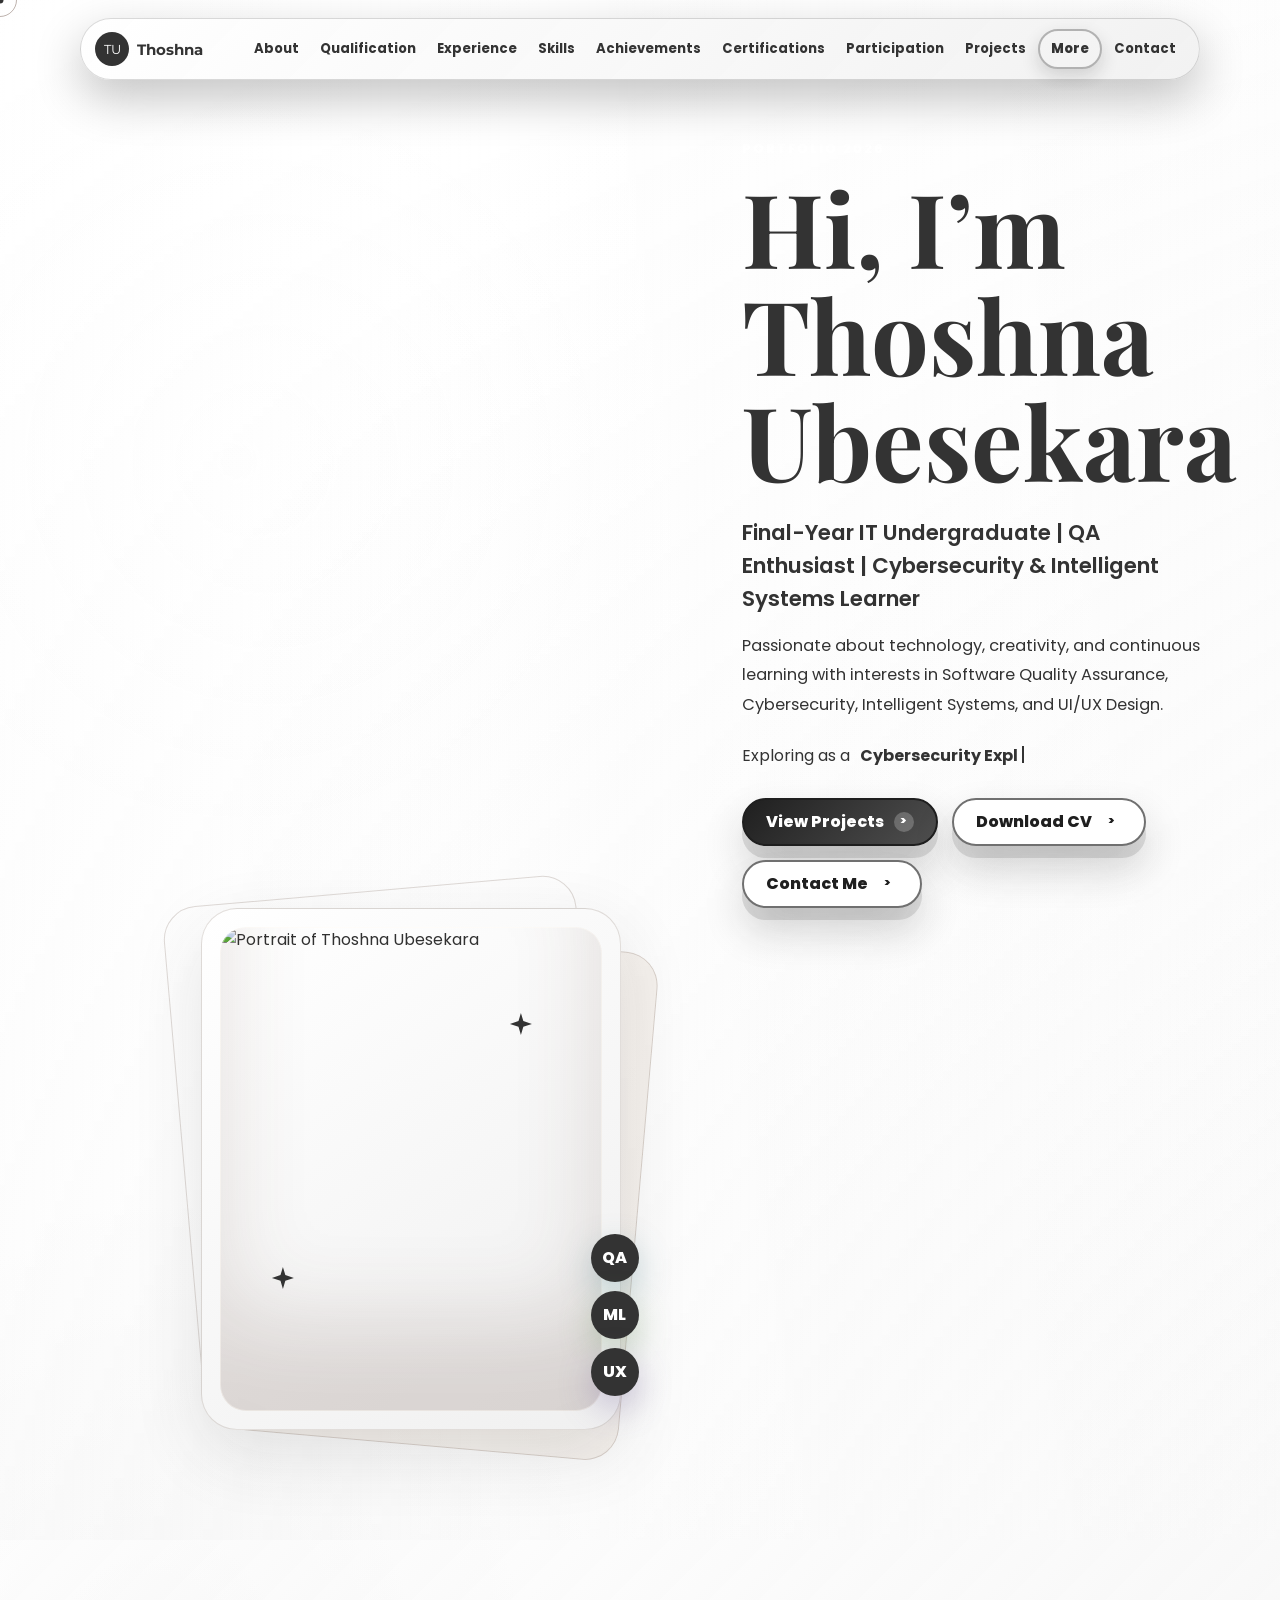
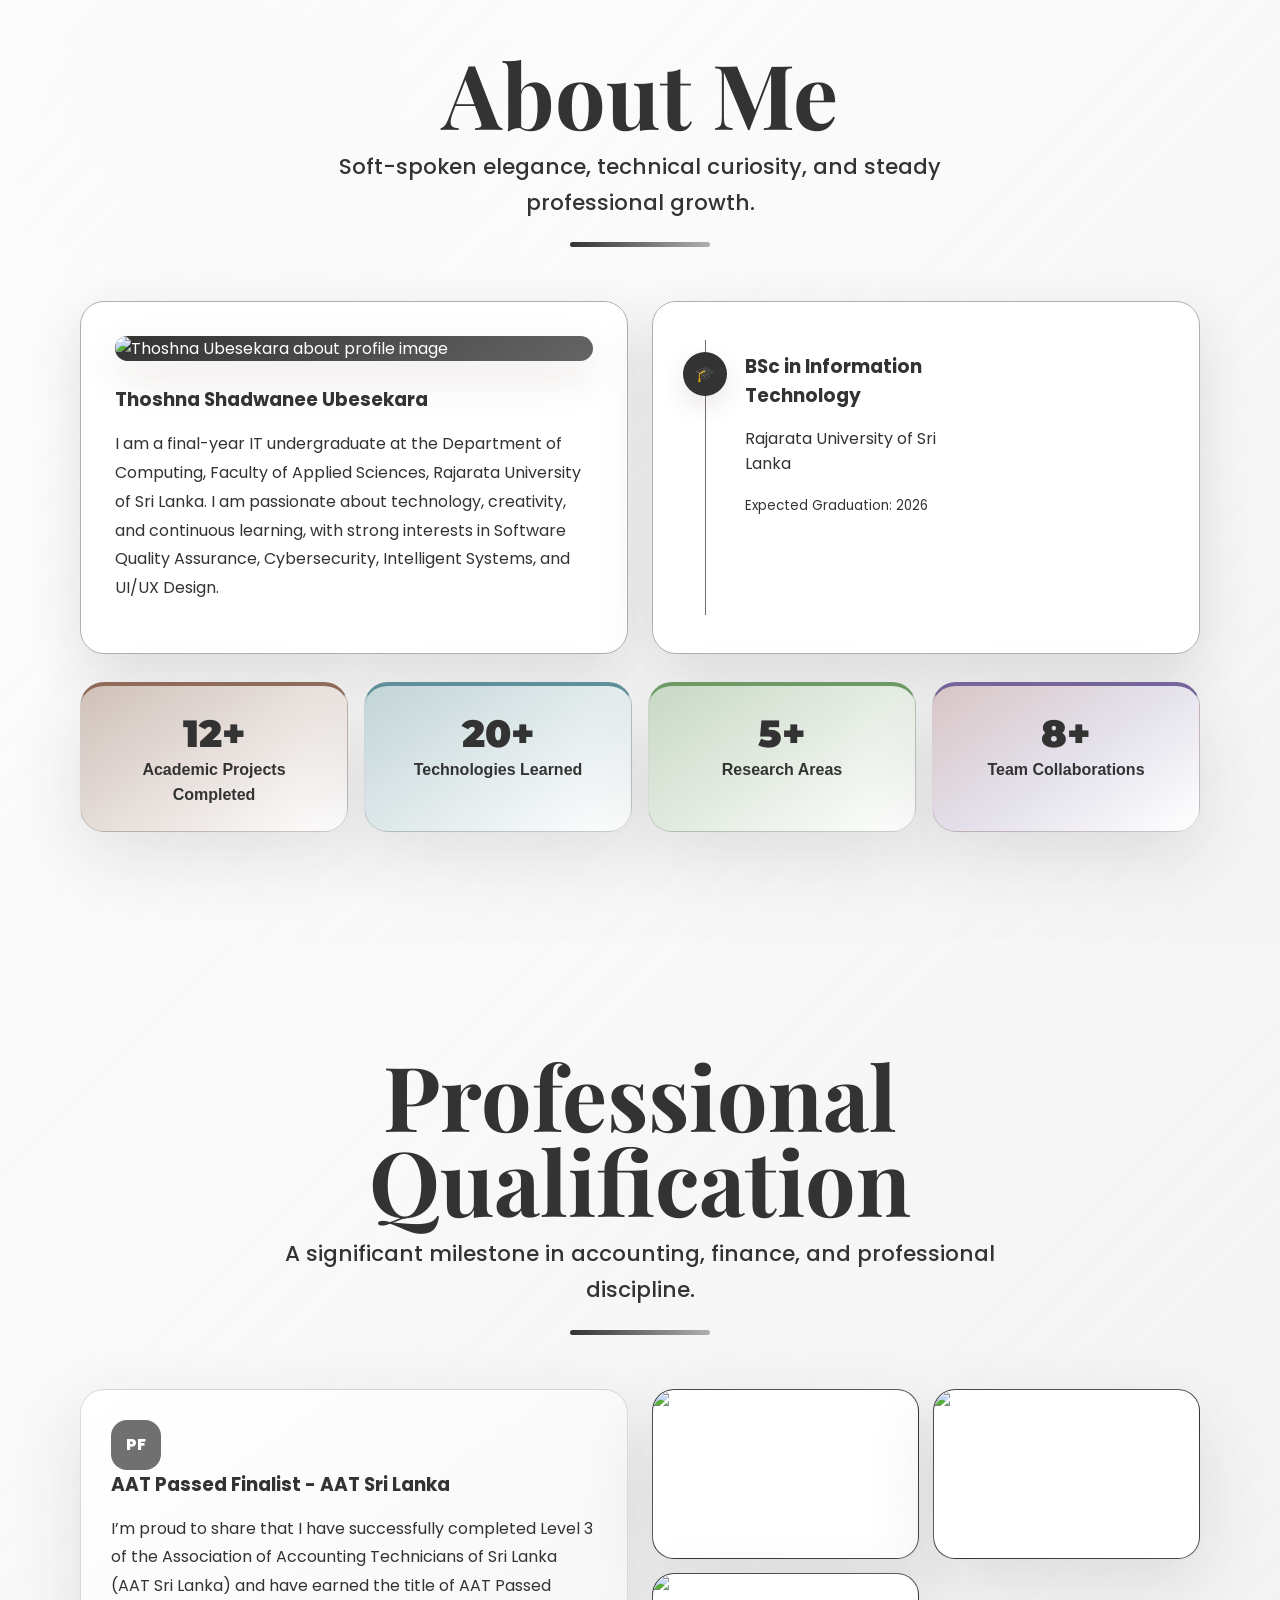
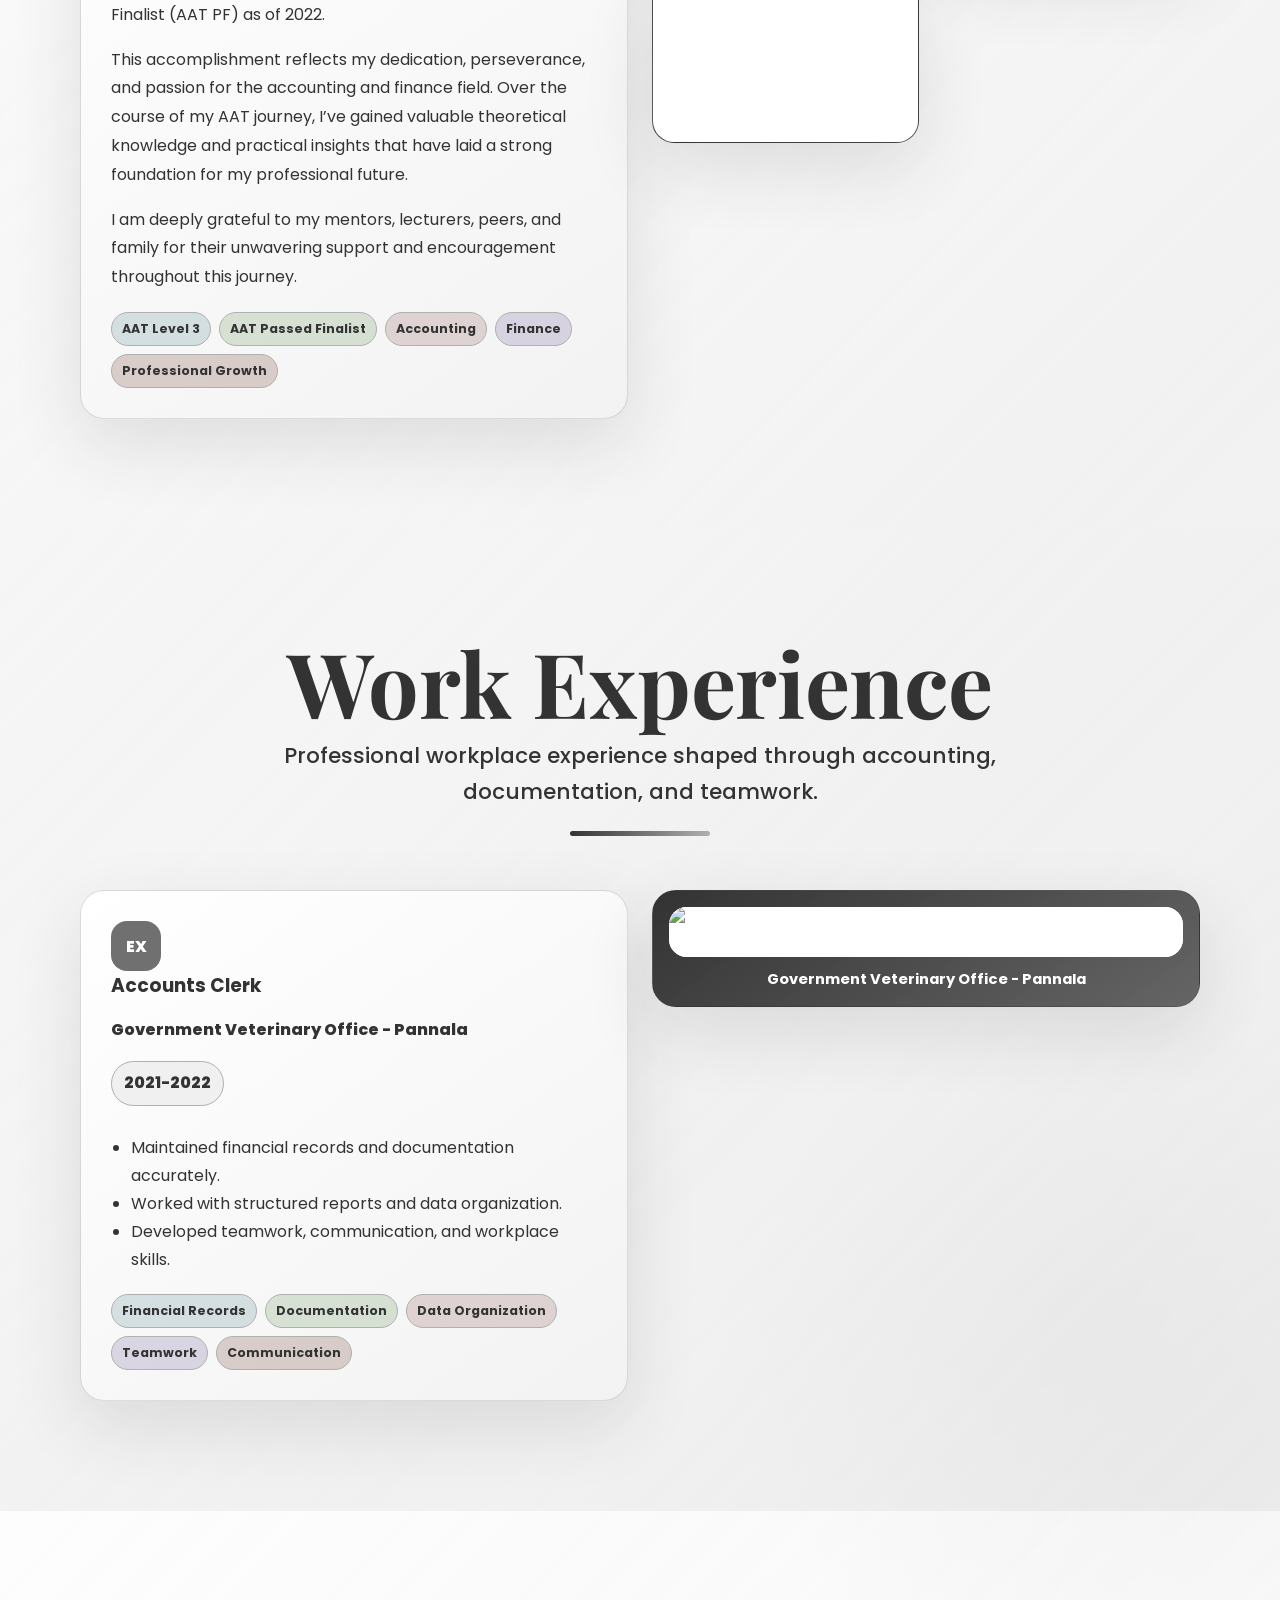
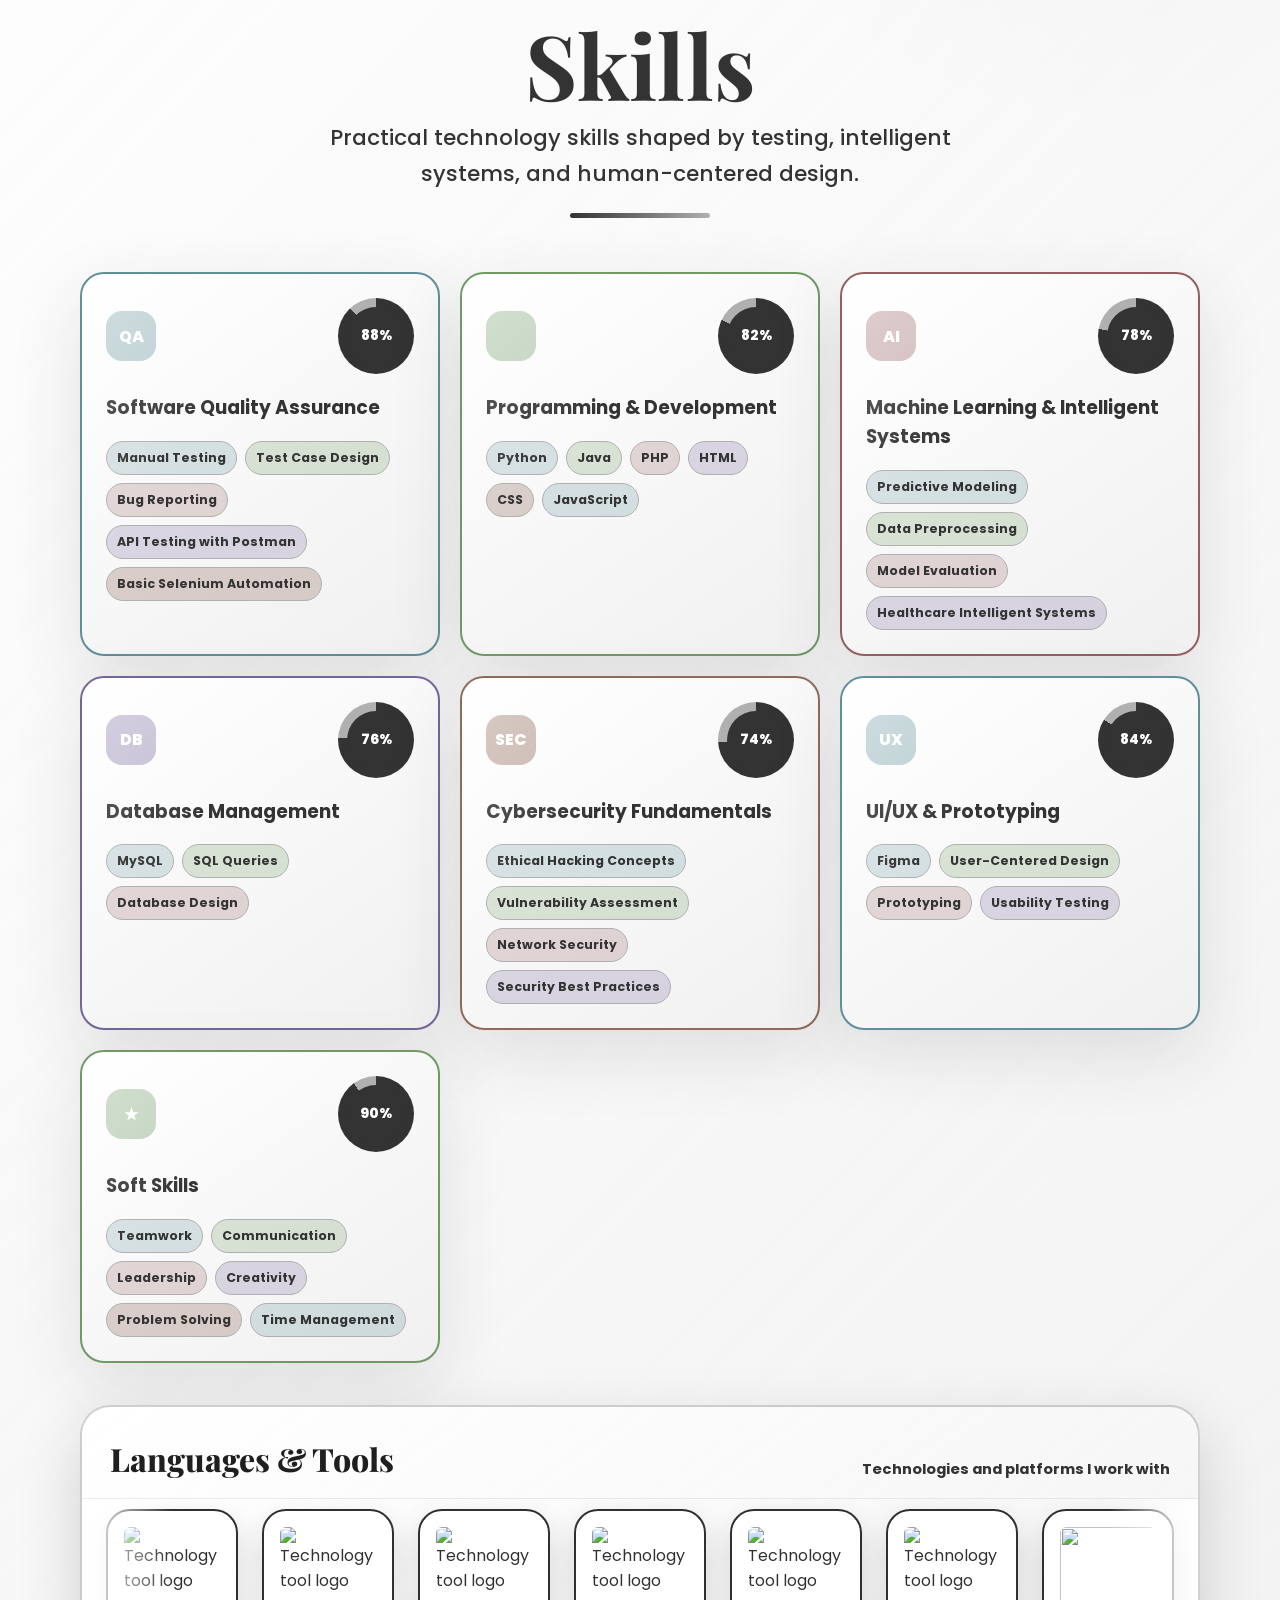
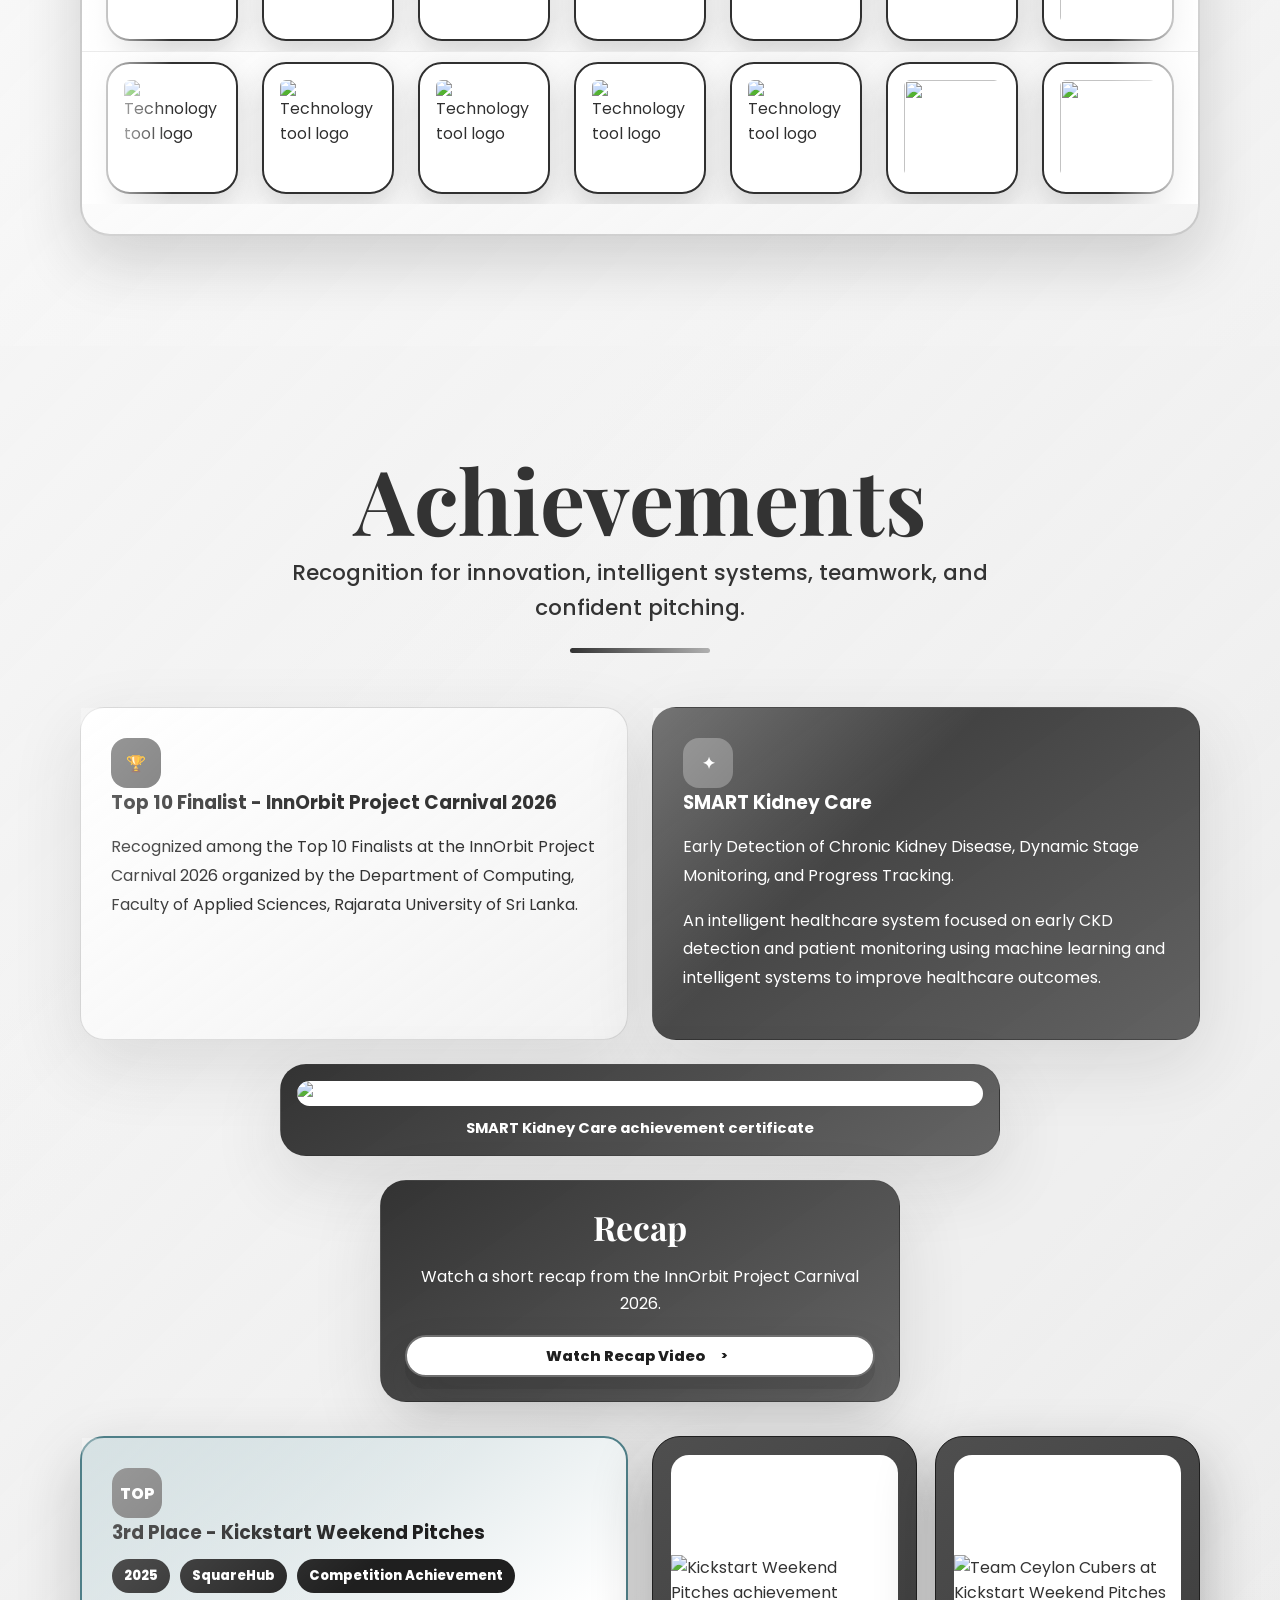
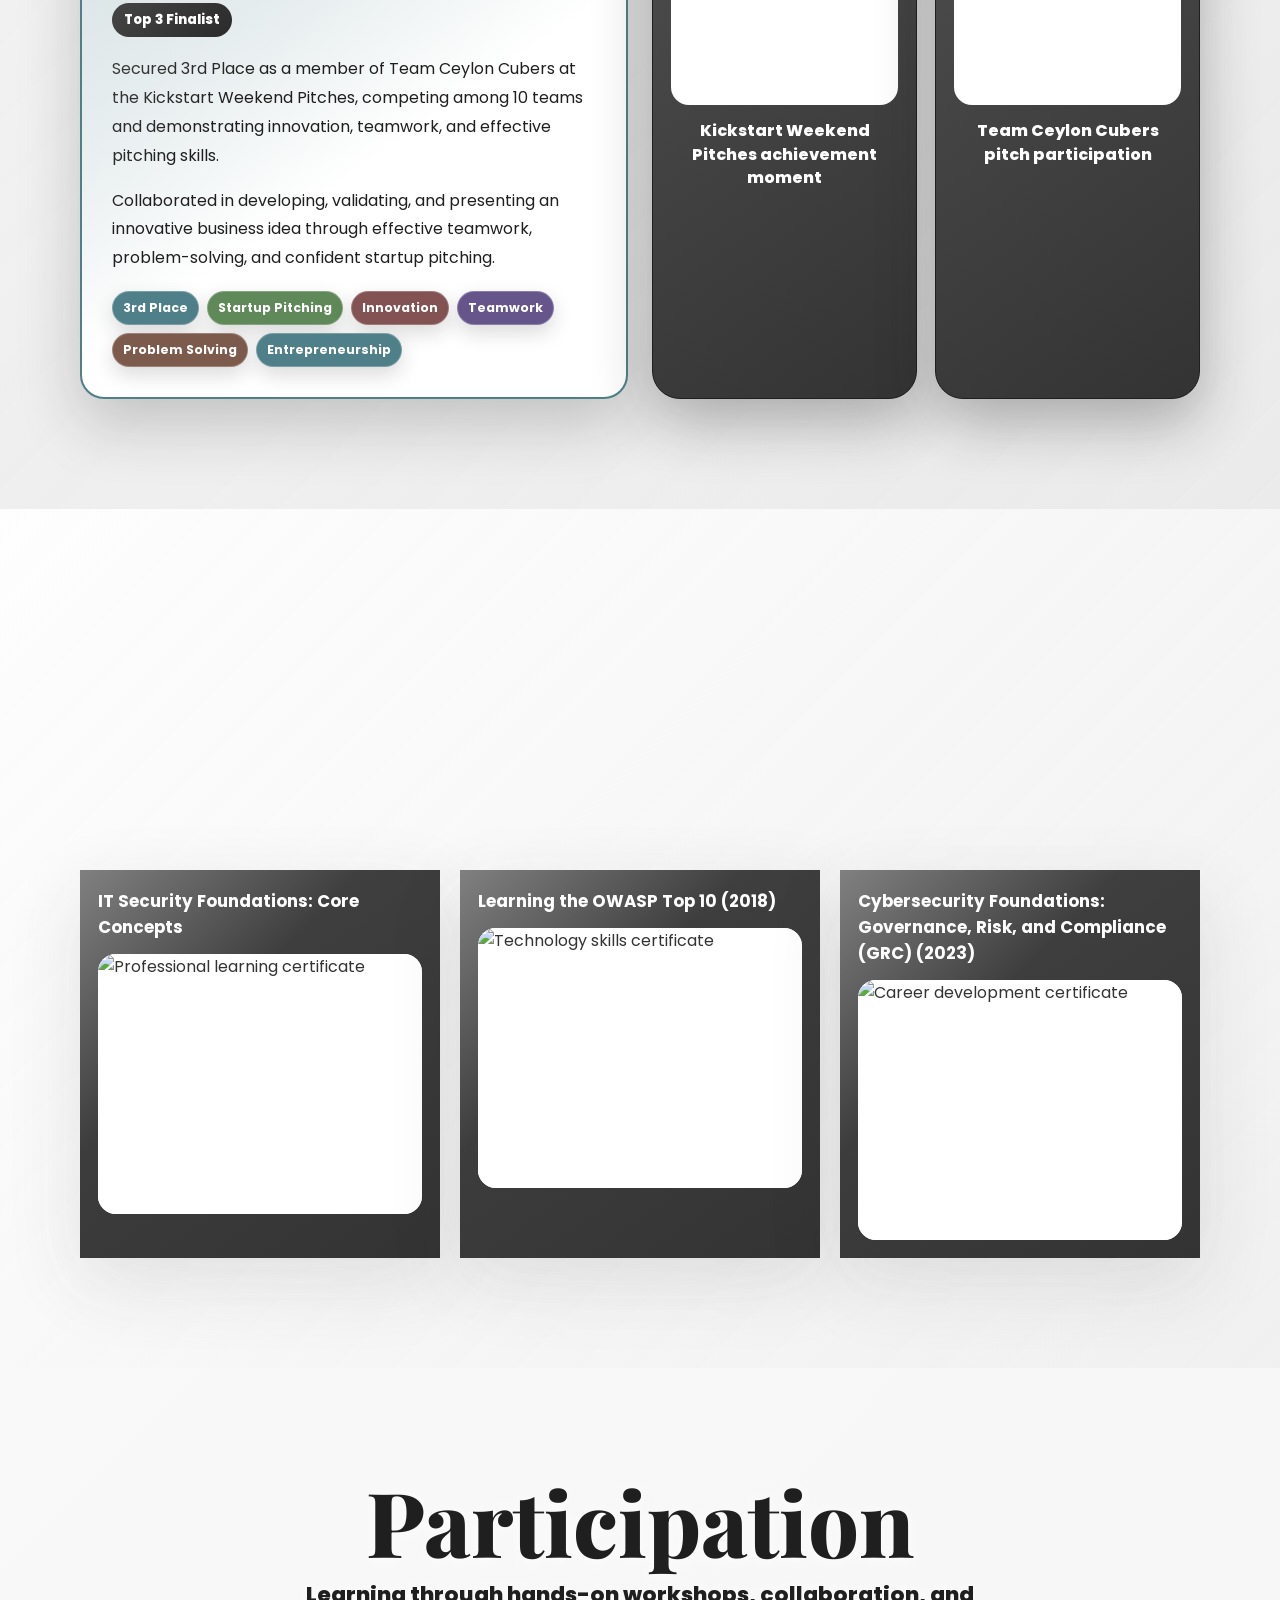
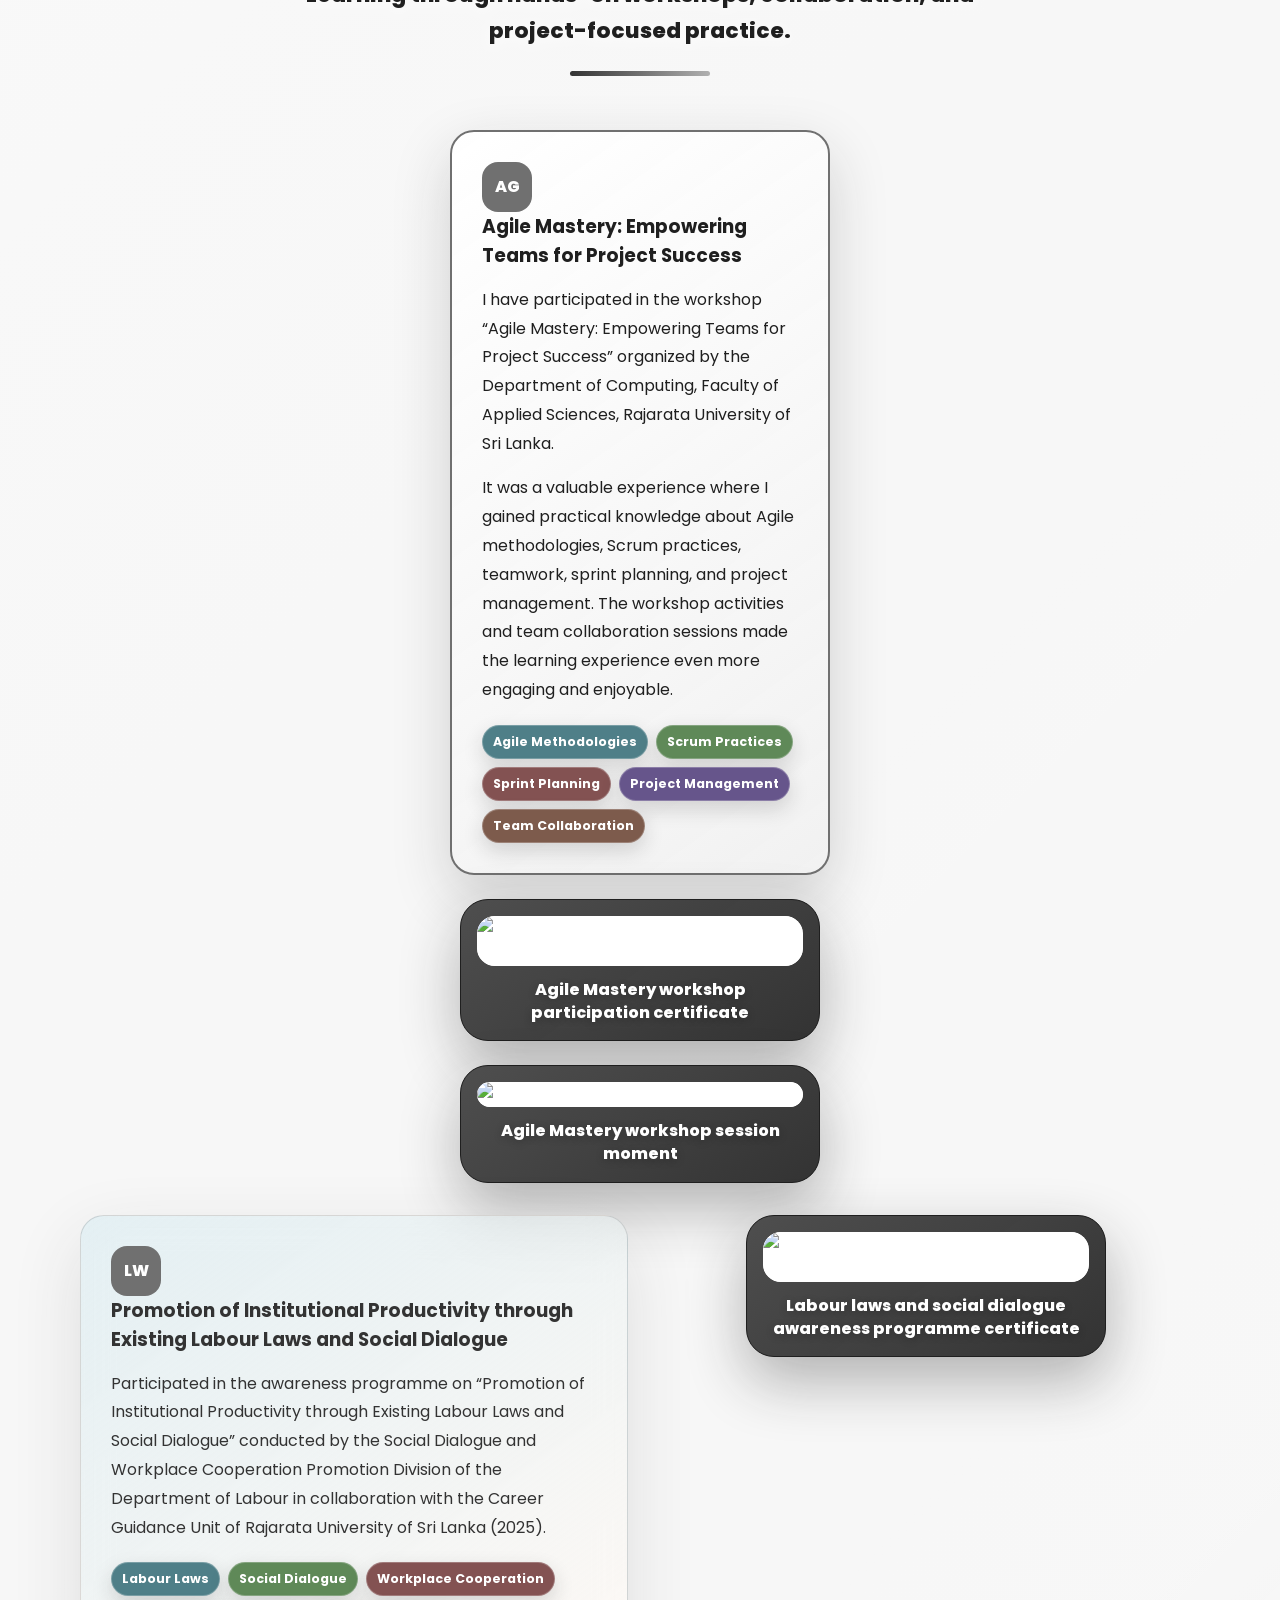
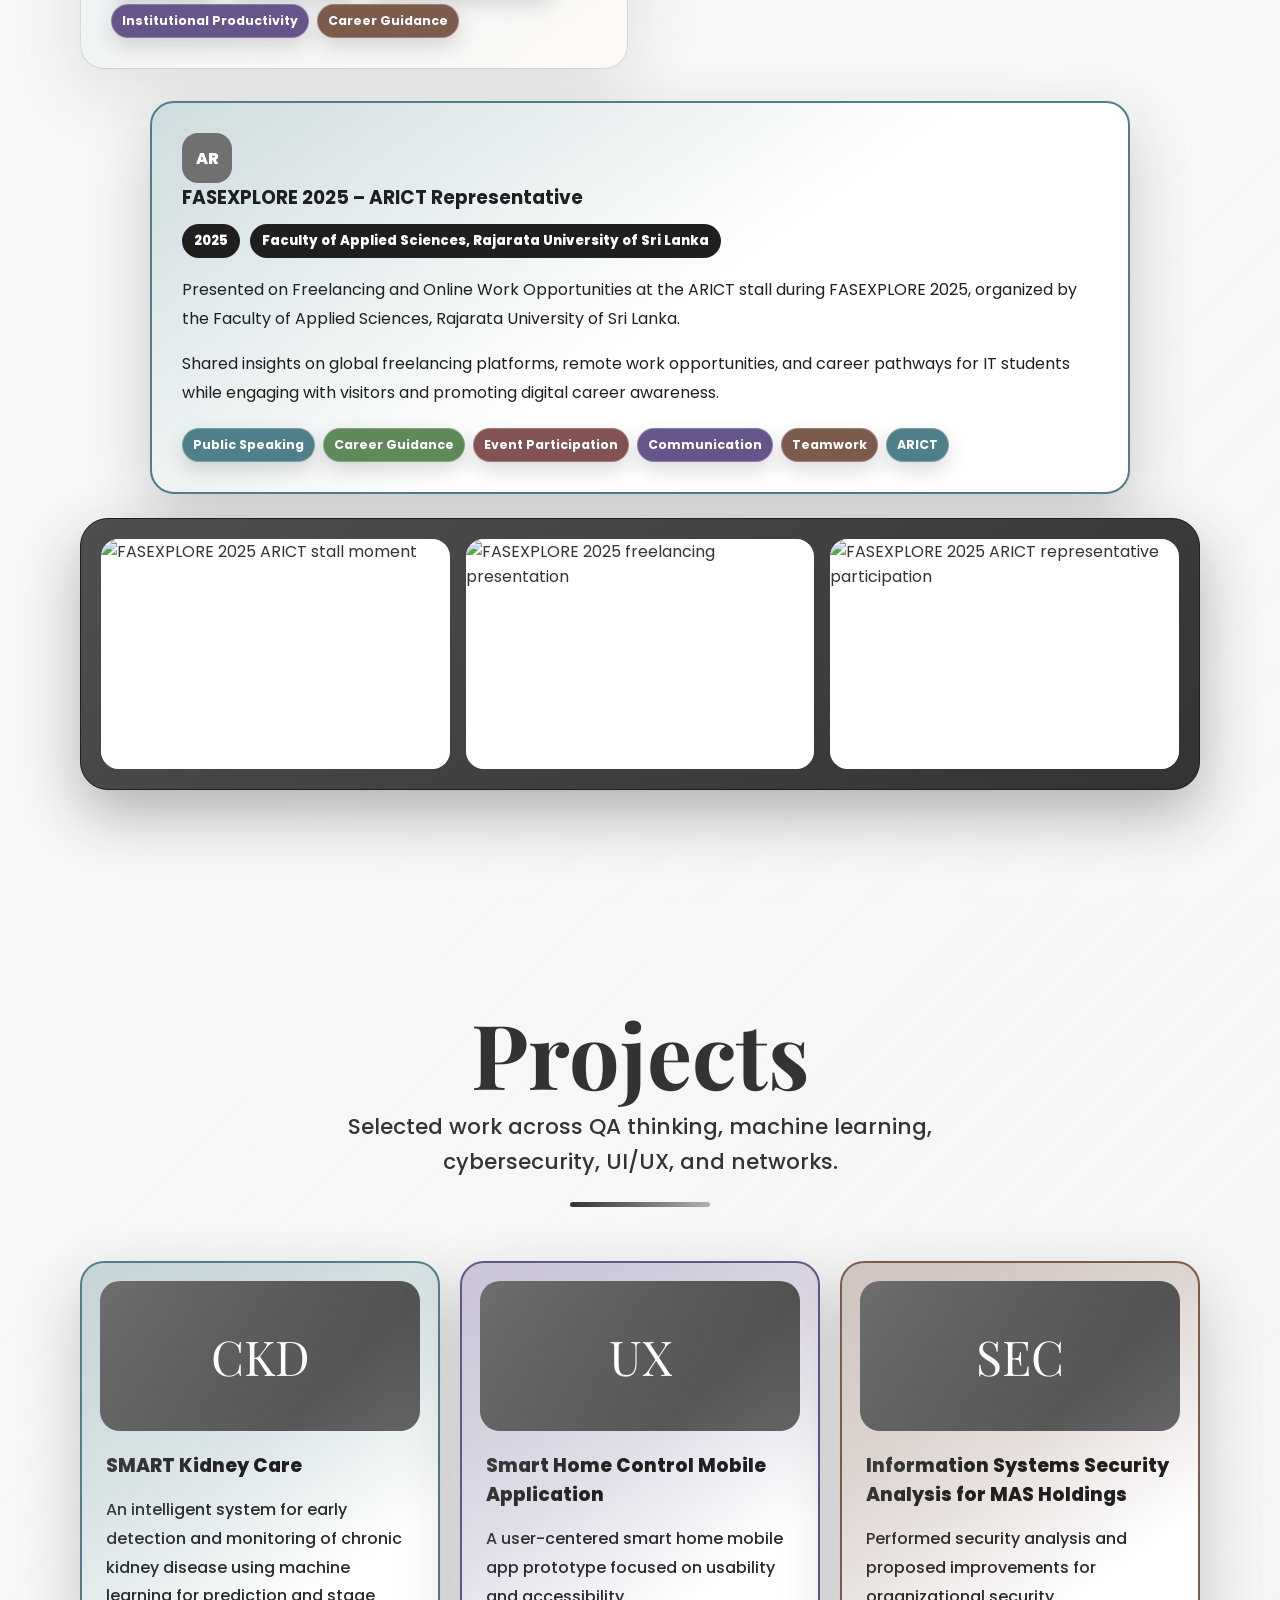
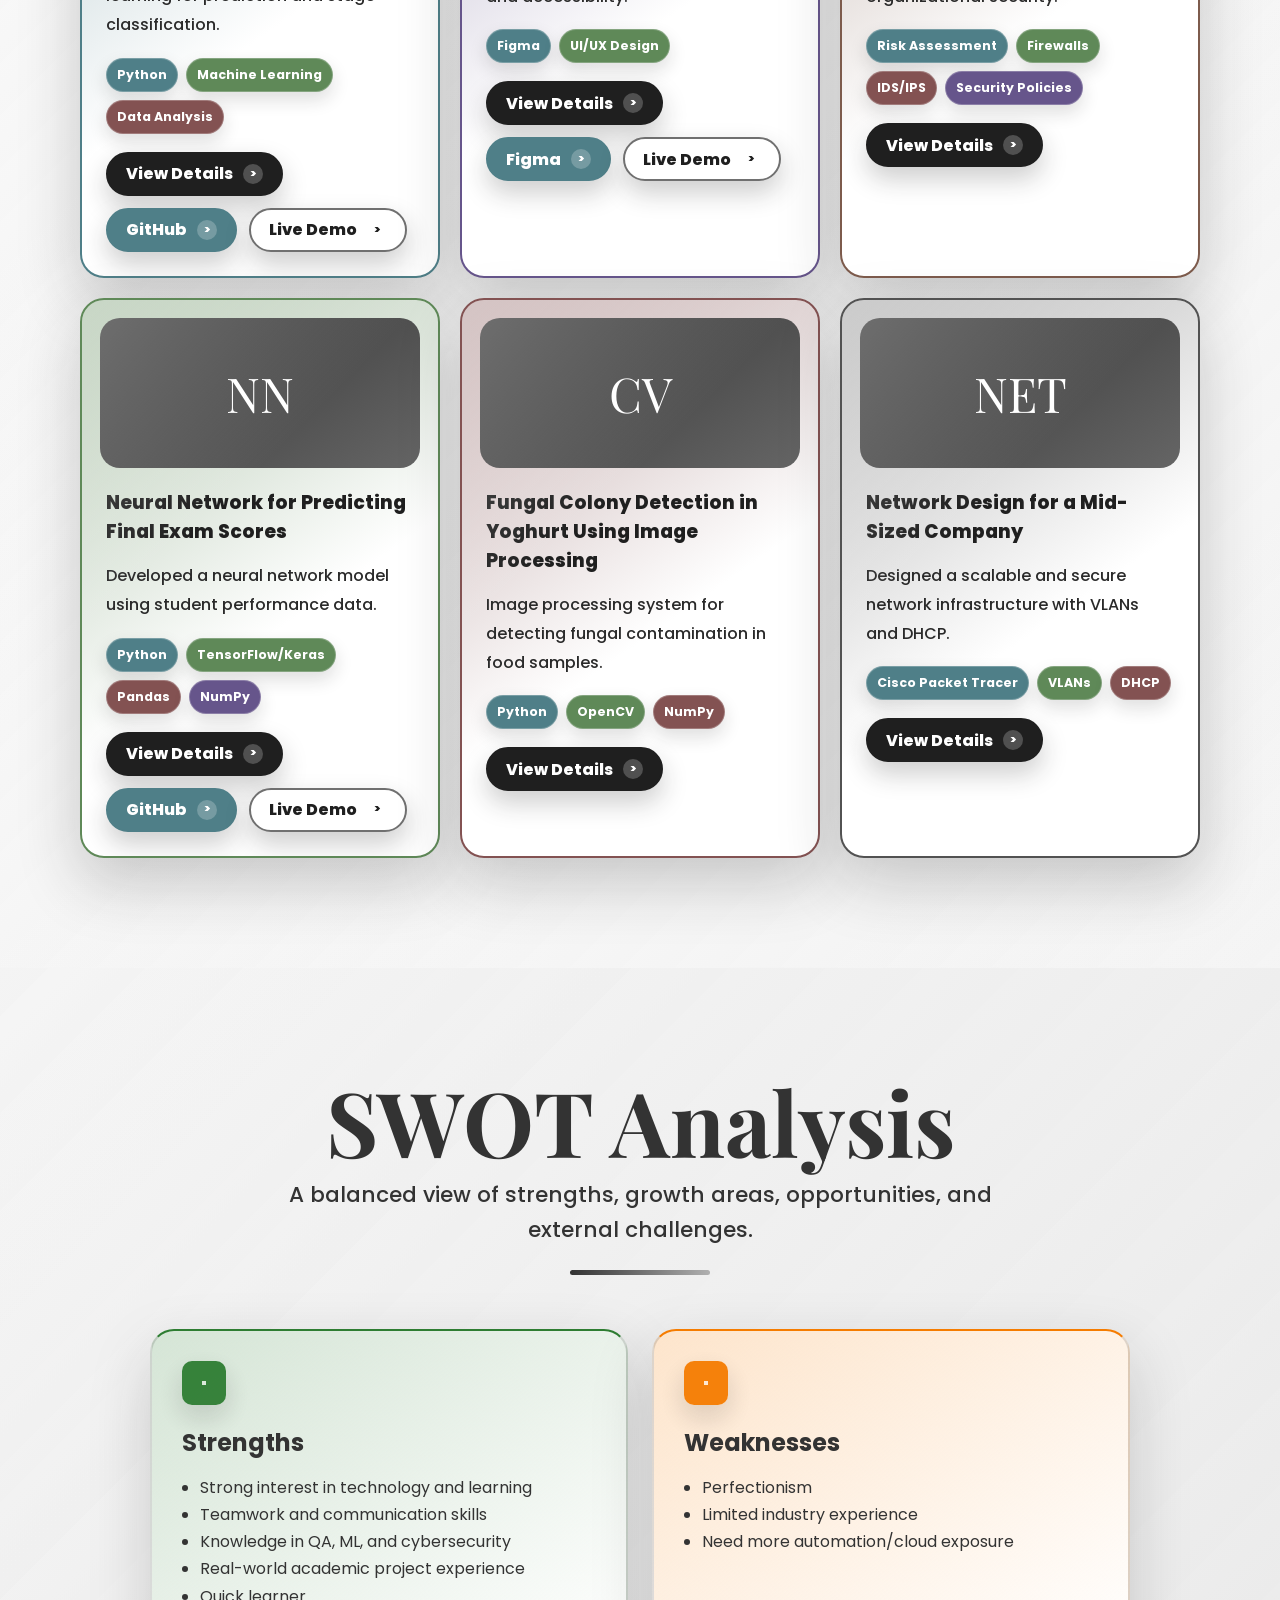
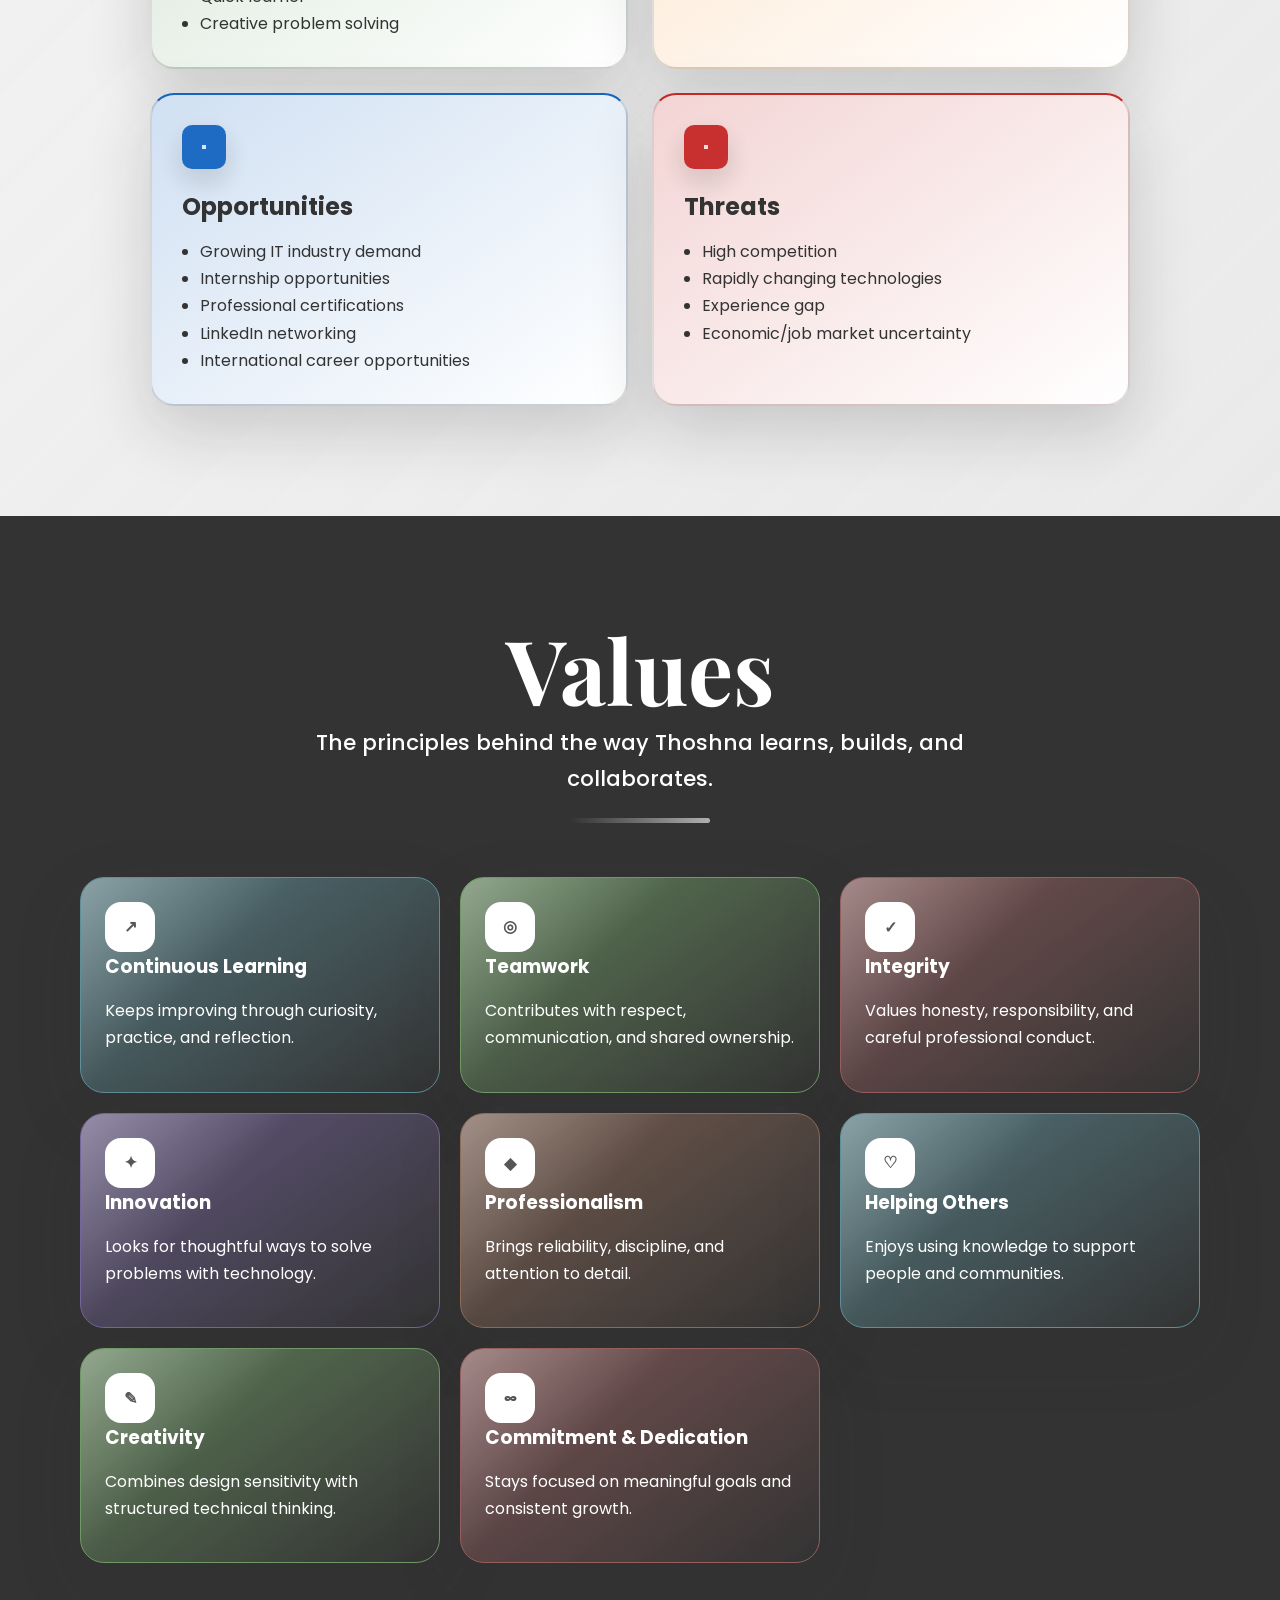
==== commit 1e234ad3: "Add files via upload" ====
--- a/index.html
+++ b/index.html
@@ -63,7 +63,7 @@
         </div>
         <div class="hero-actions">
           <a class="btn primary" href="#projects">View Projects</a>
-          <a class="btn ghost" href="Thoshna_Ubesekara_QA_Intern_CV.pdf" download>Download CV</a>
+          <a class="btn ghost" href="Thoshna_Ubesekara_CV.pdf" download>Download CV</a>
           <a class="btn soft" href="#contact">Contact Me</a>
         </div>
       </div>
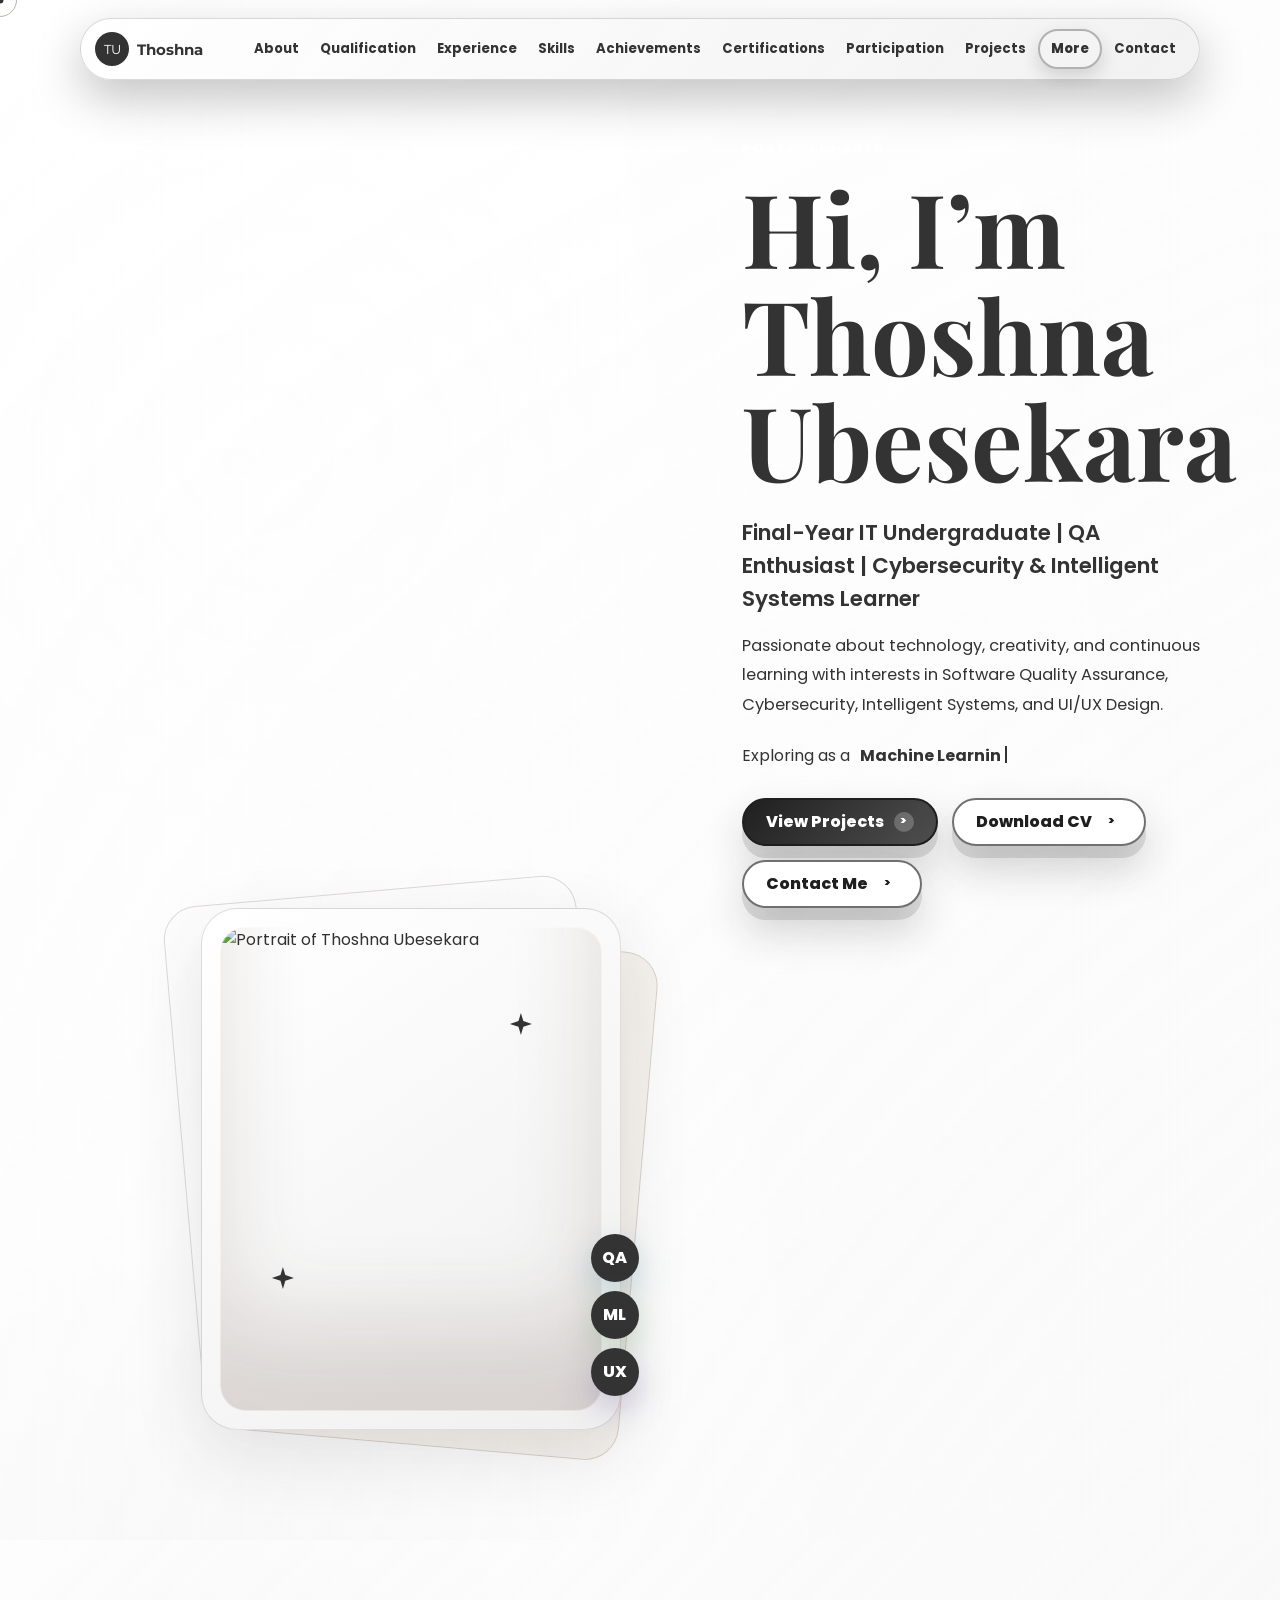
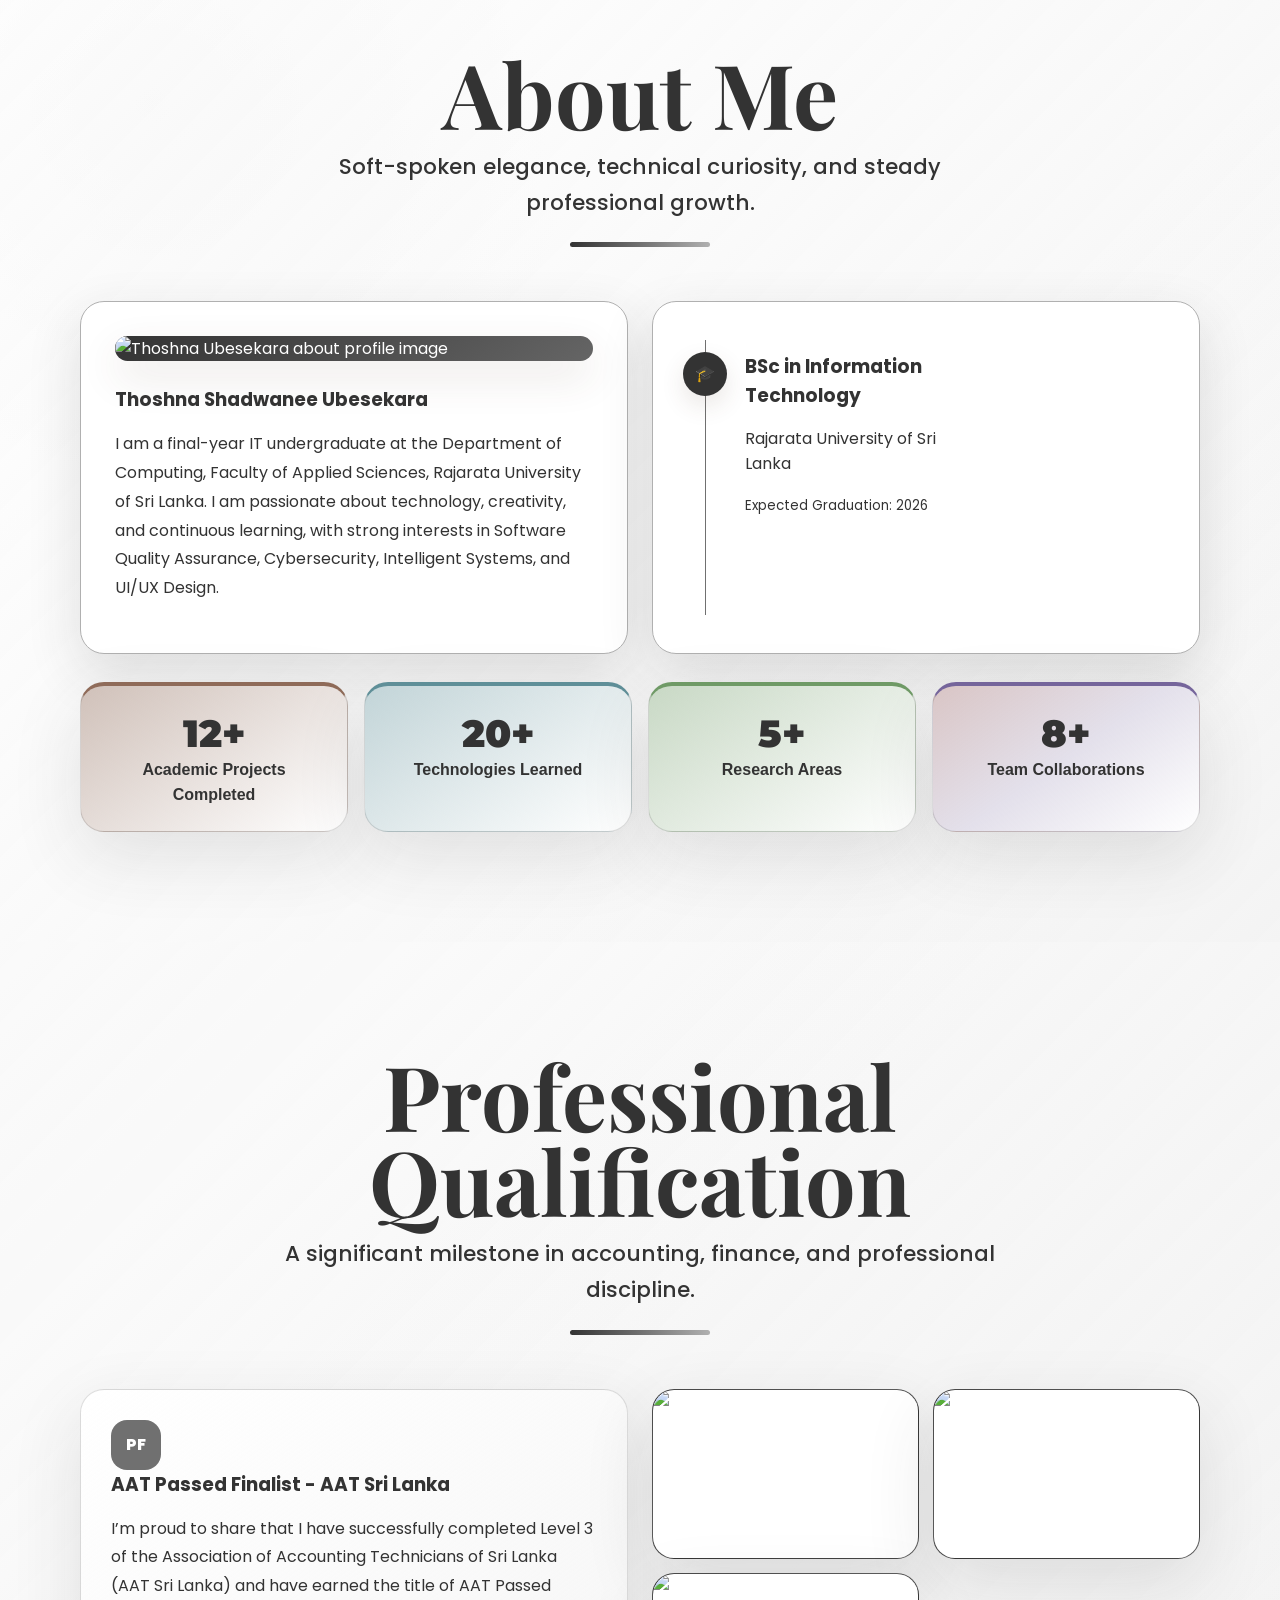
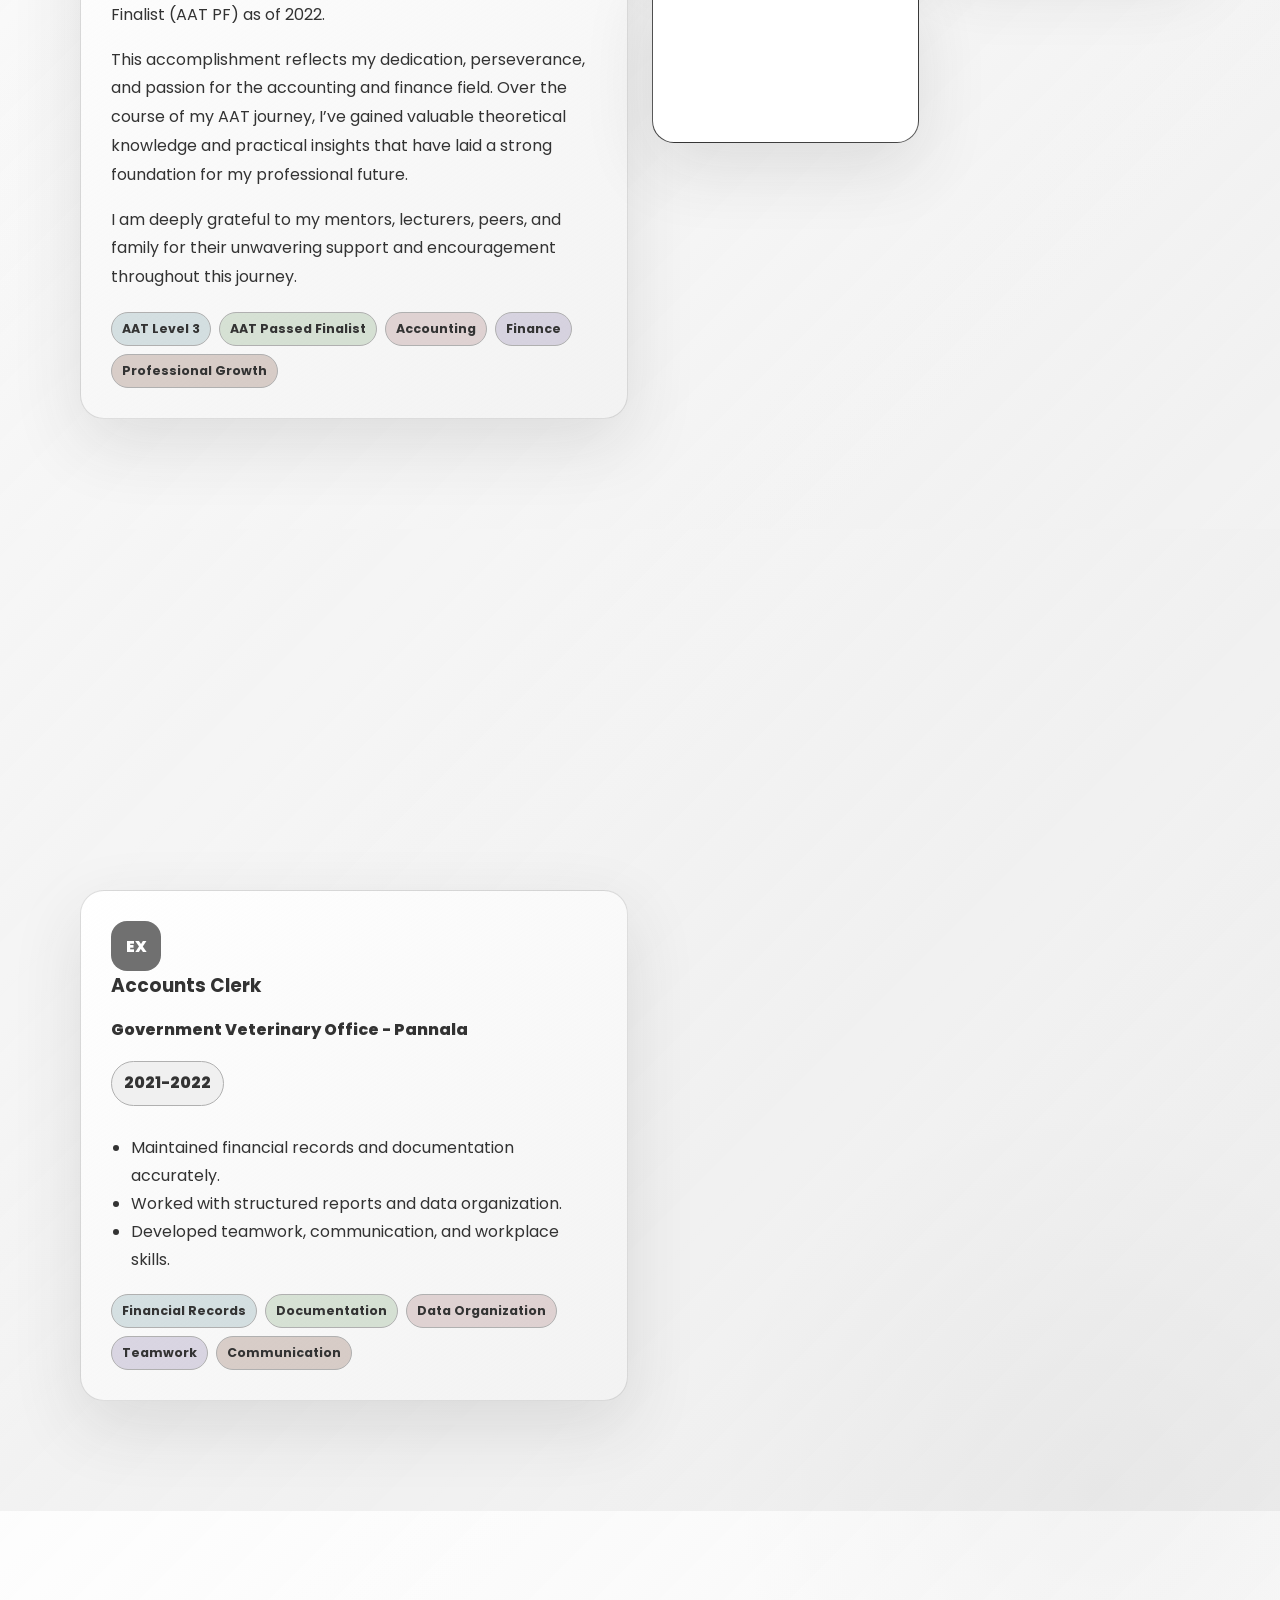
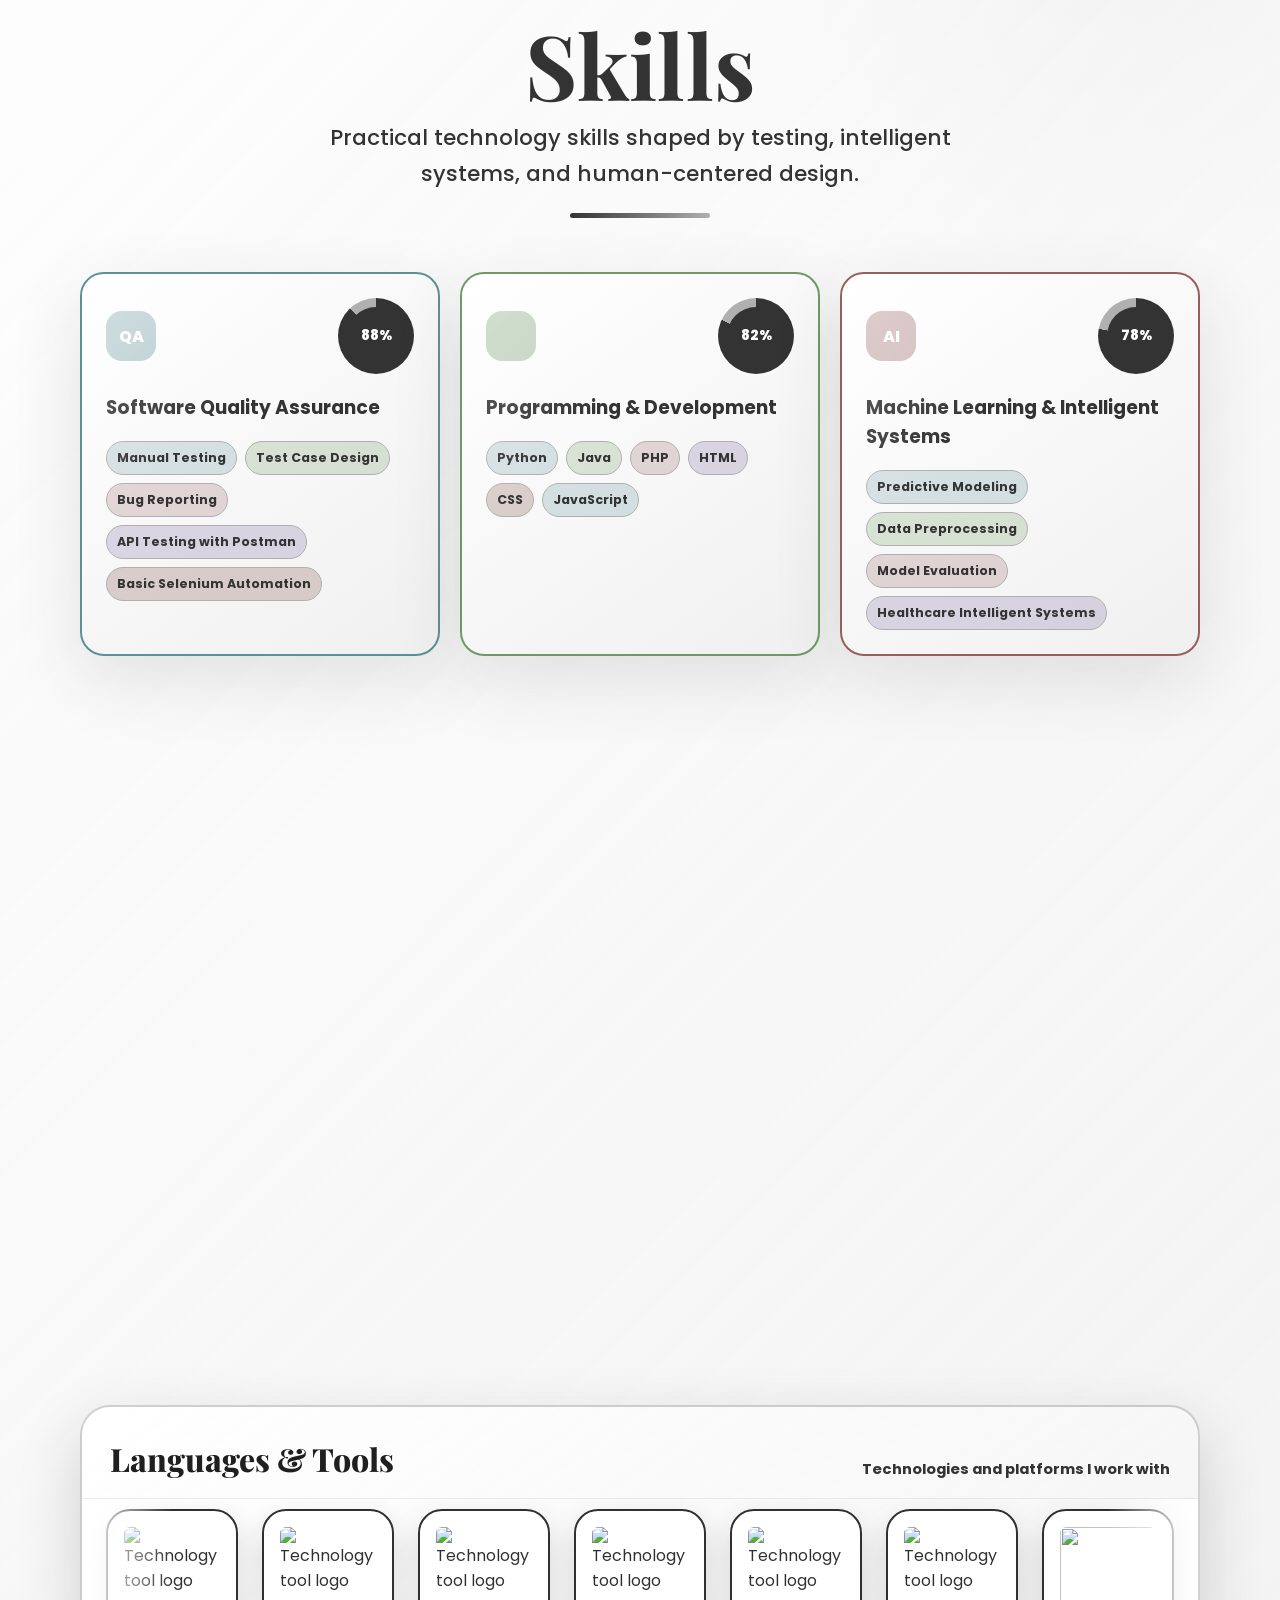
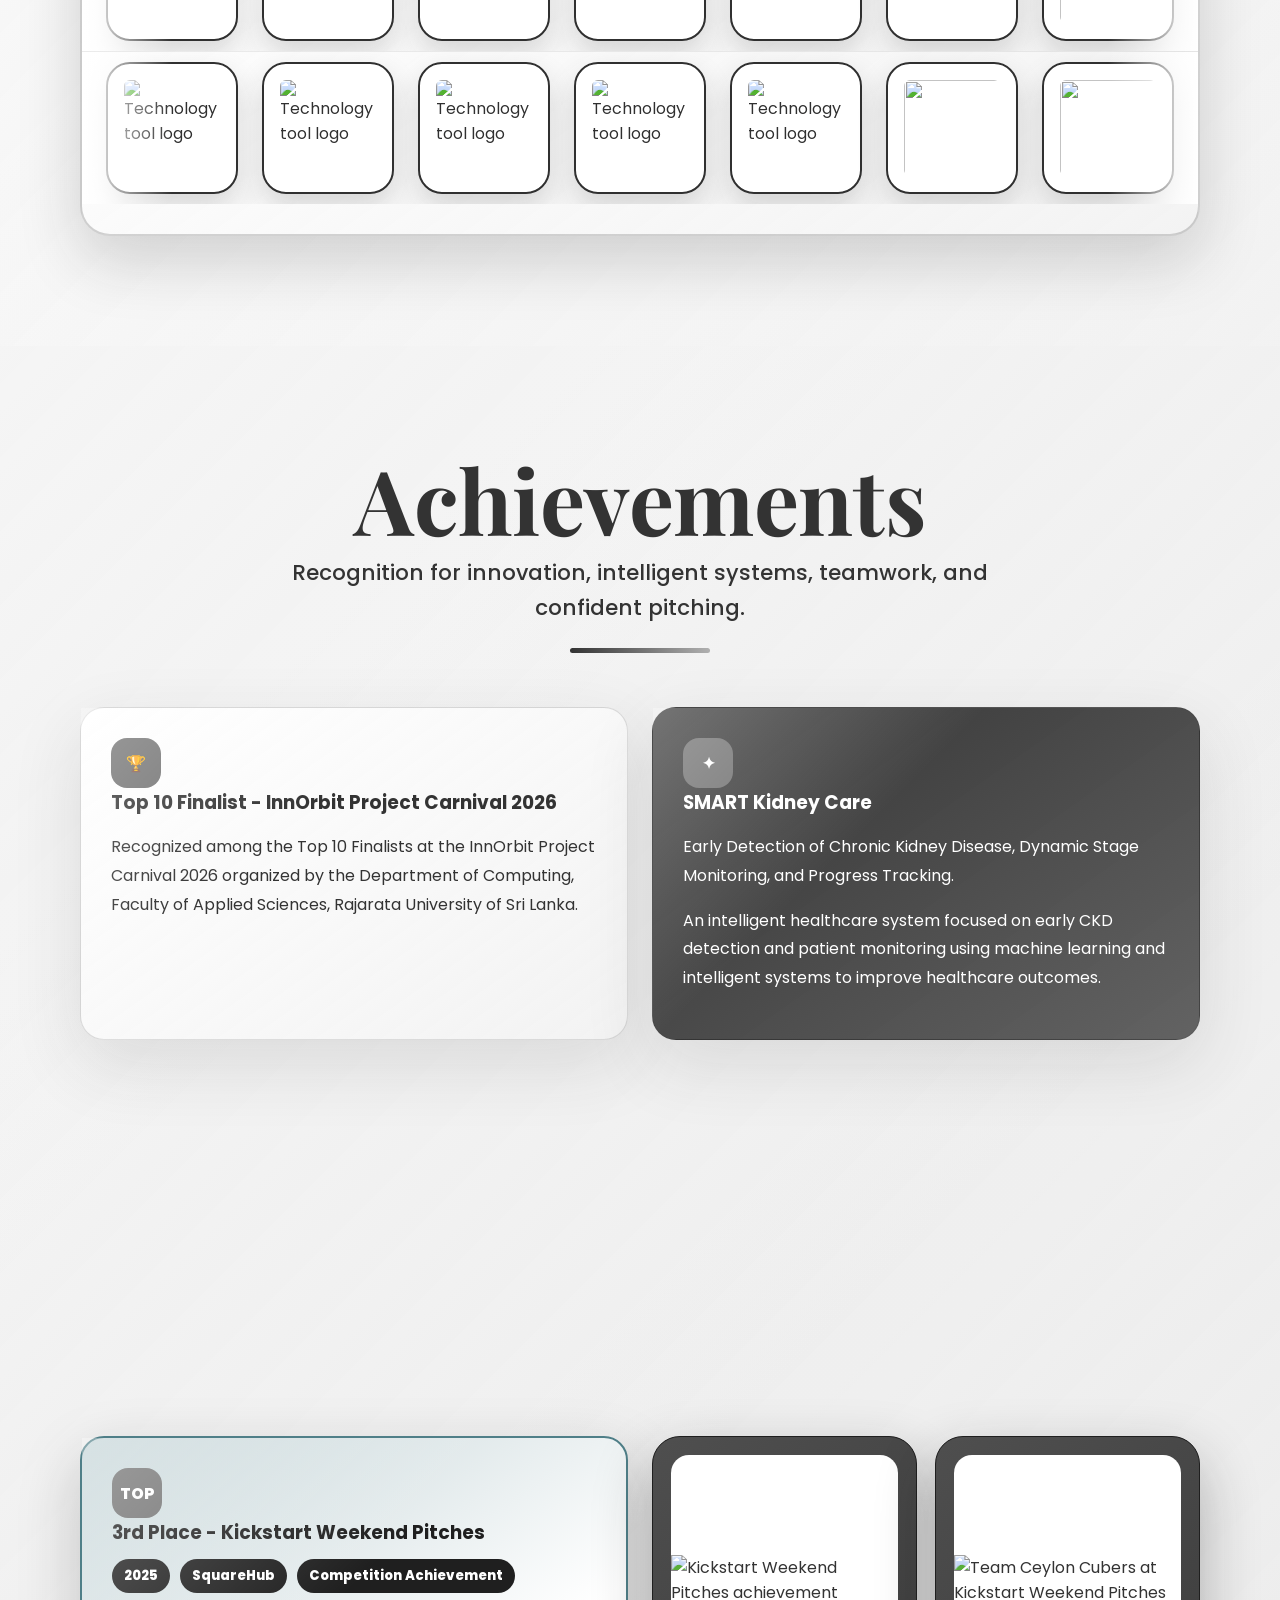
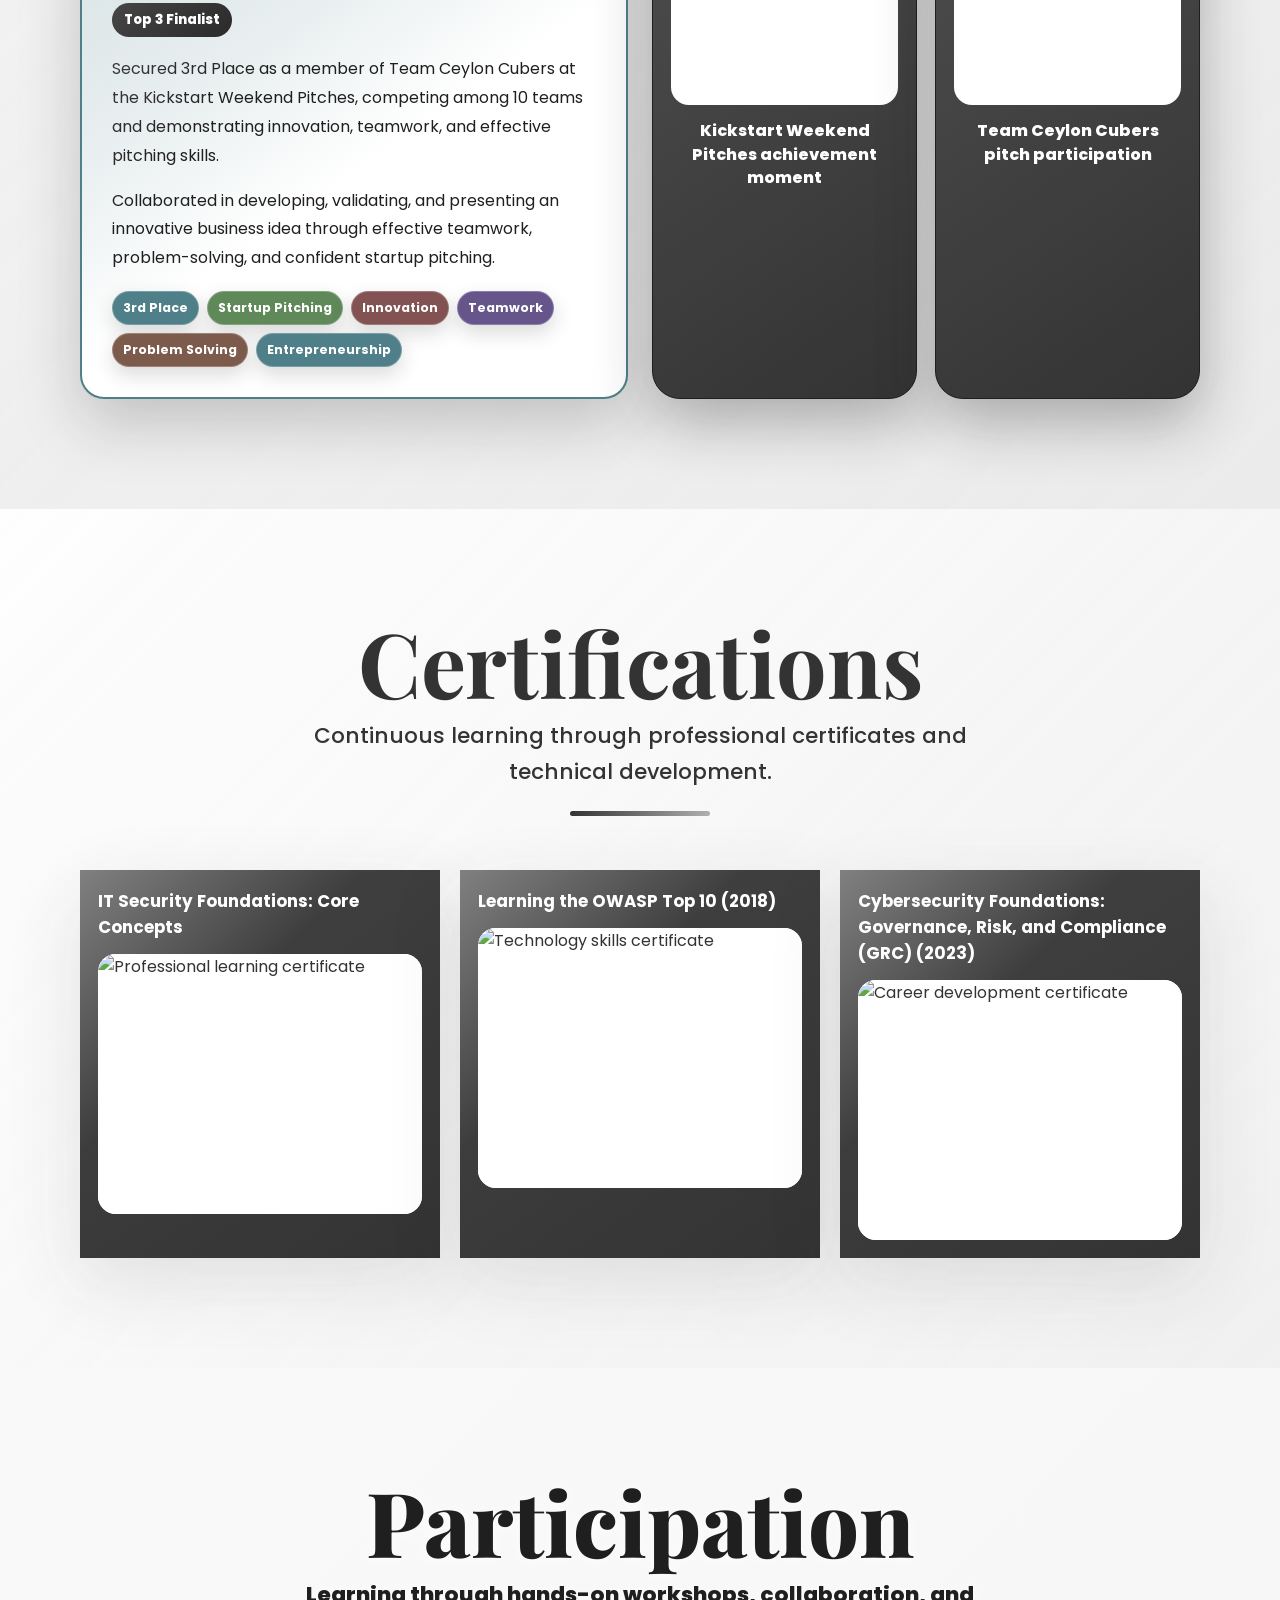
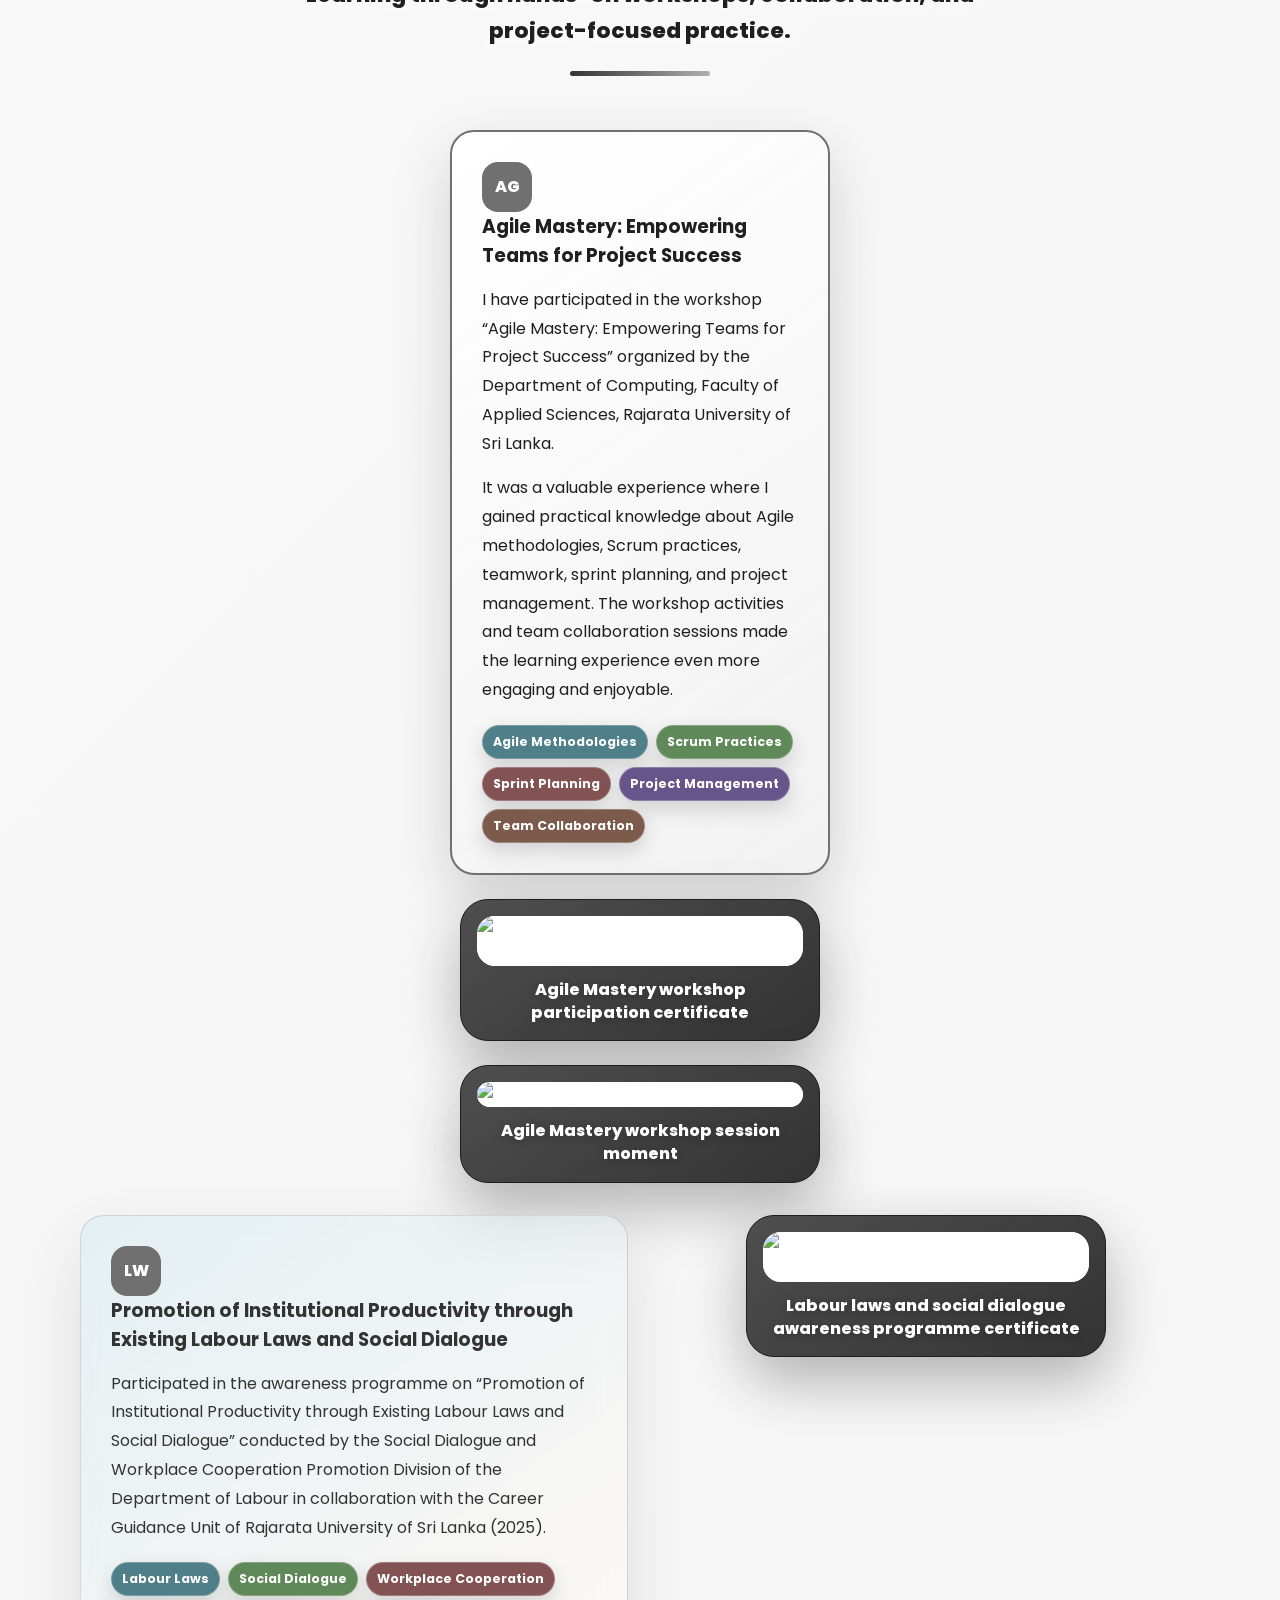
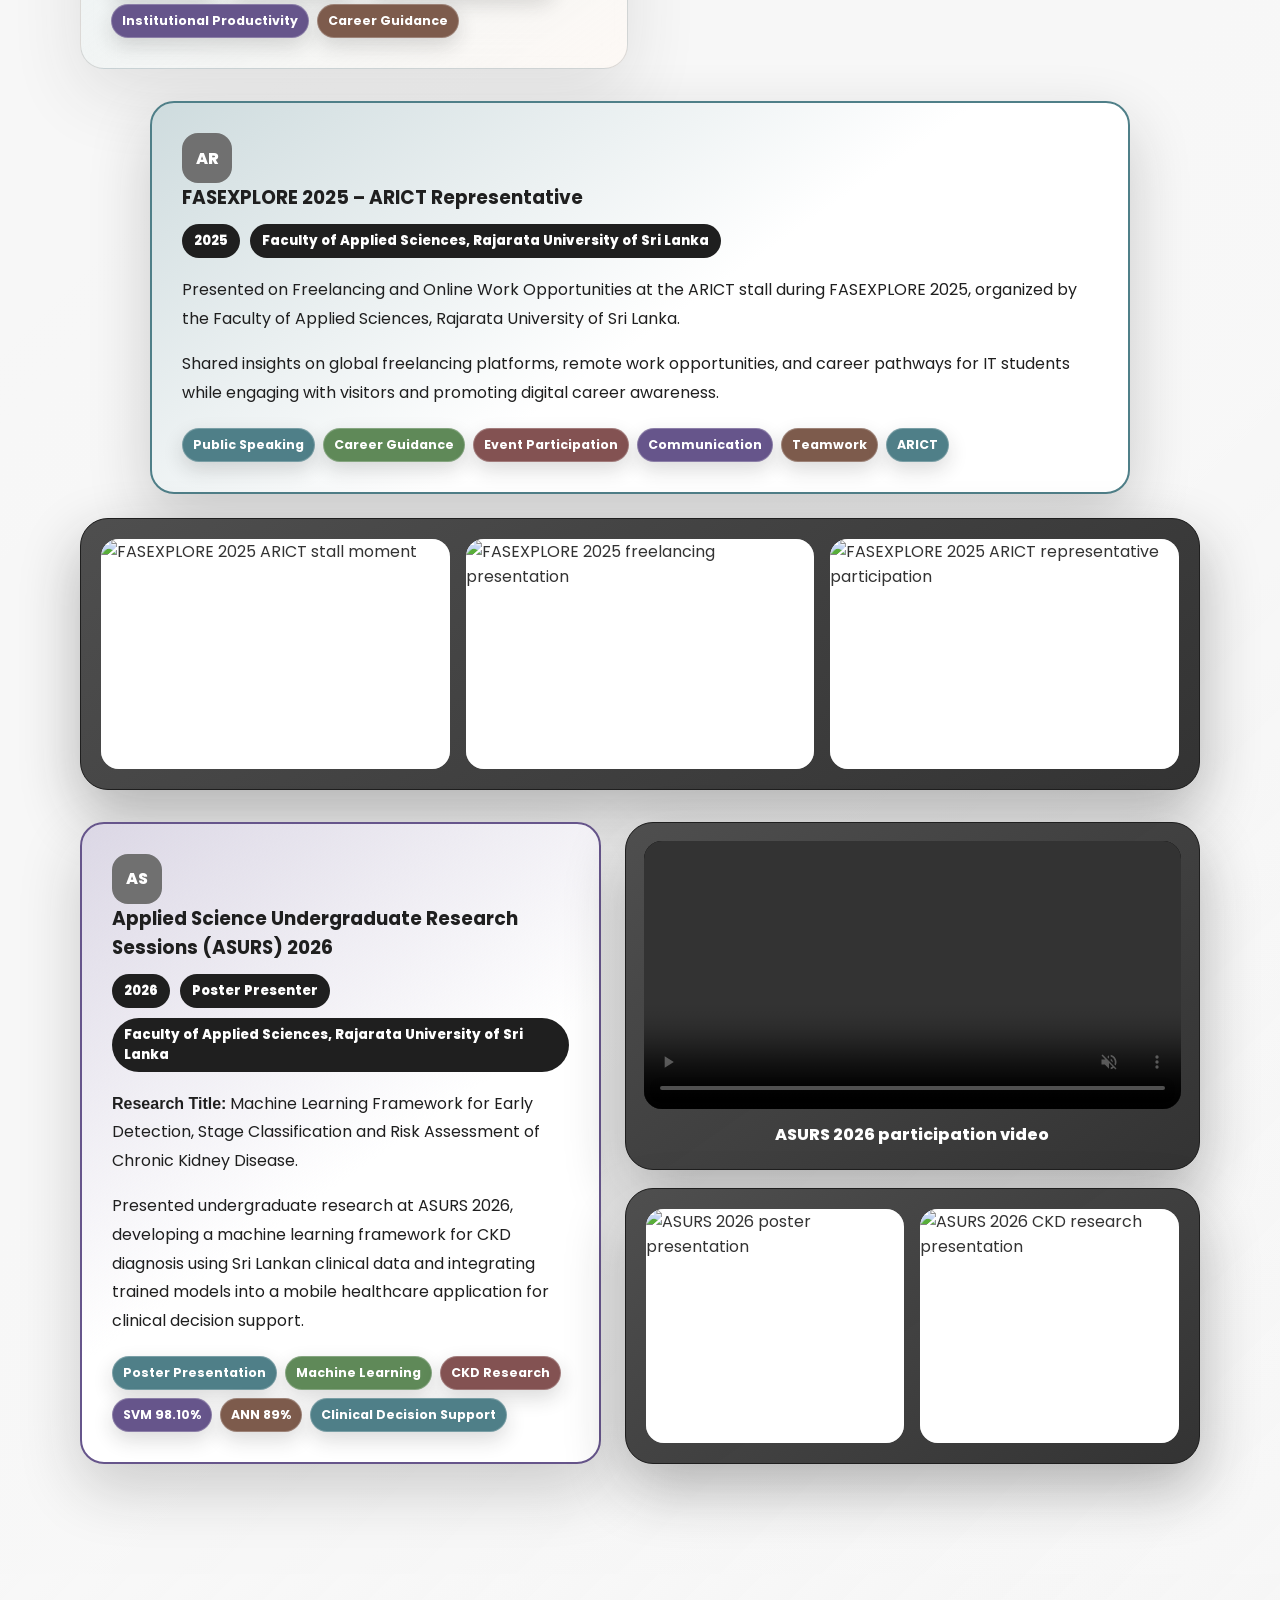
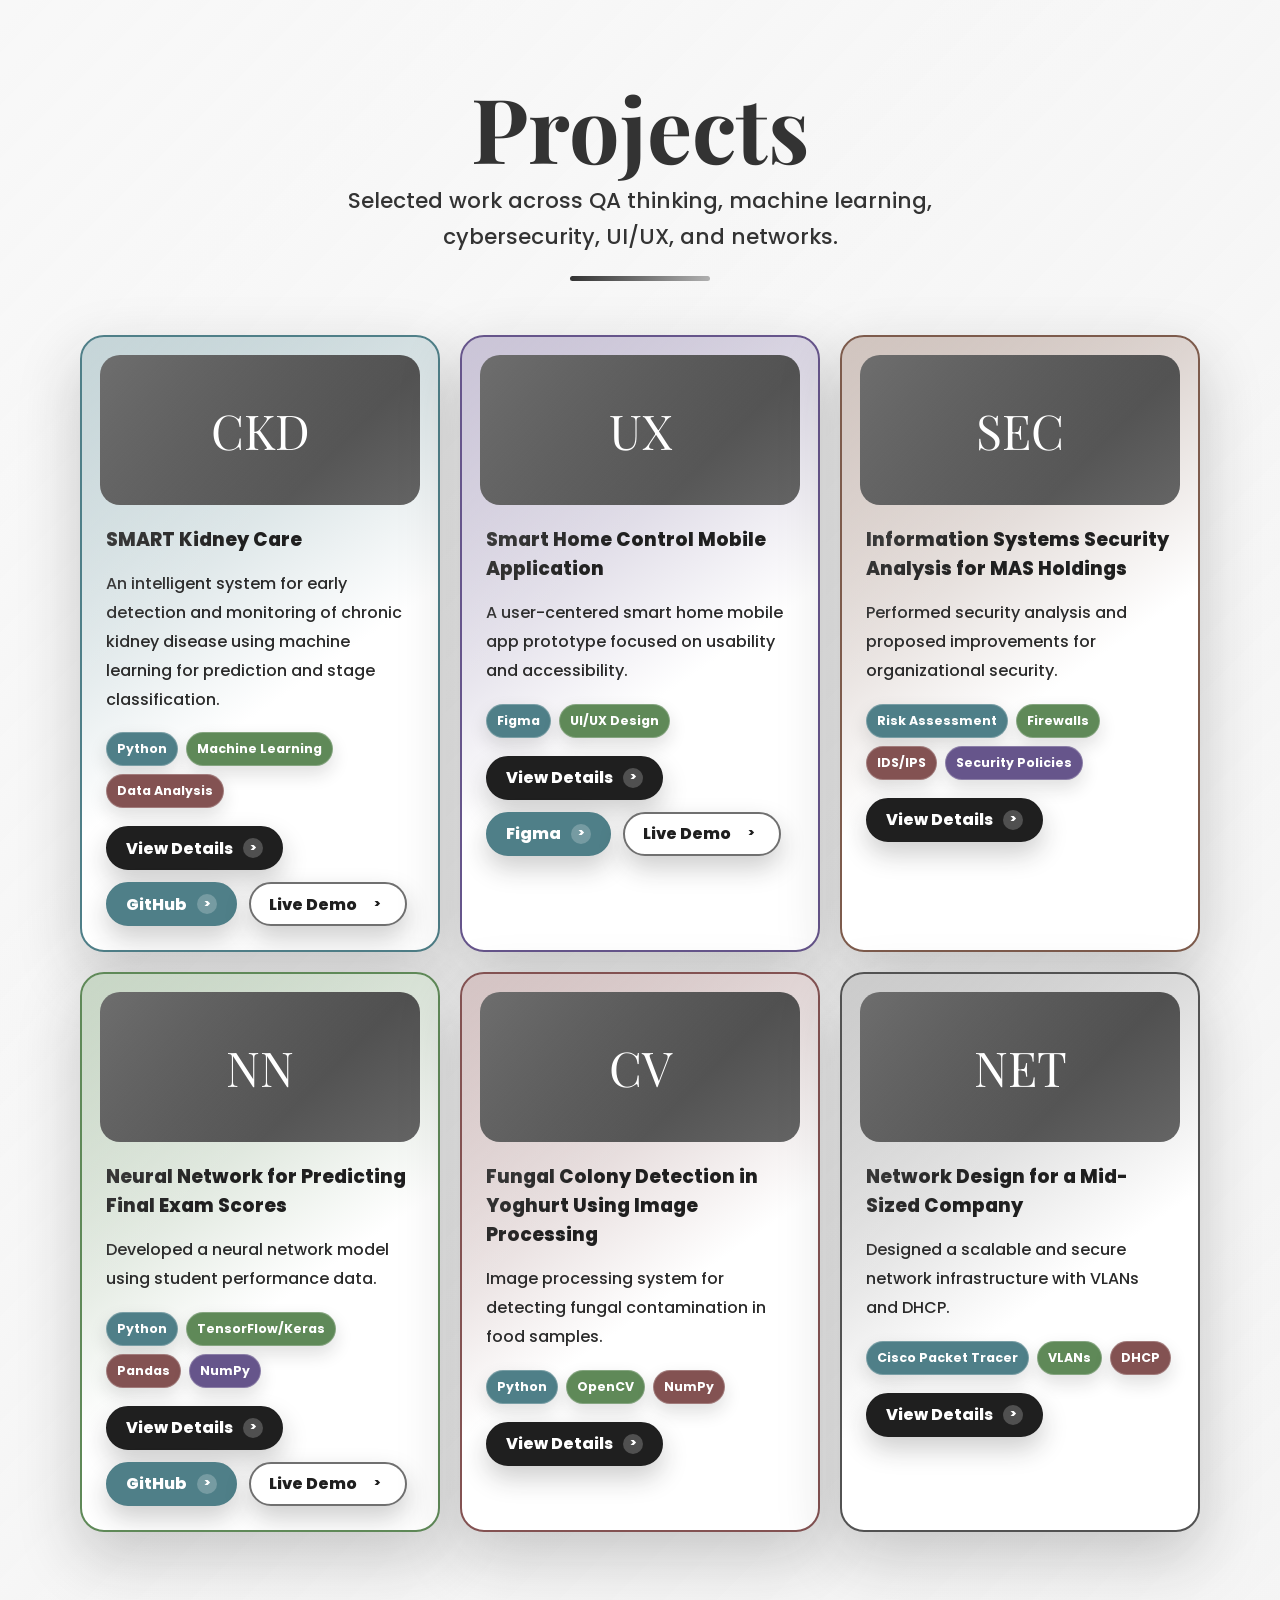
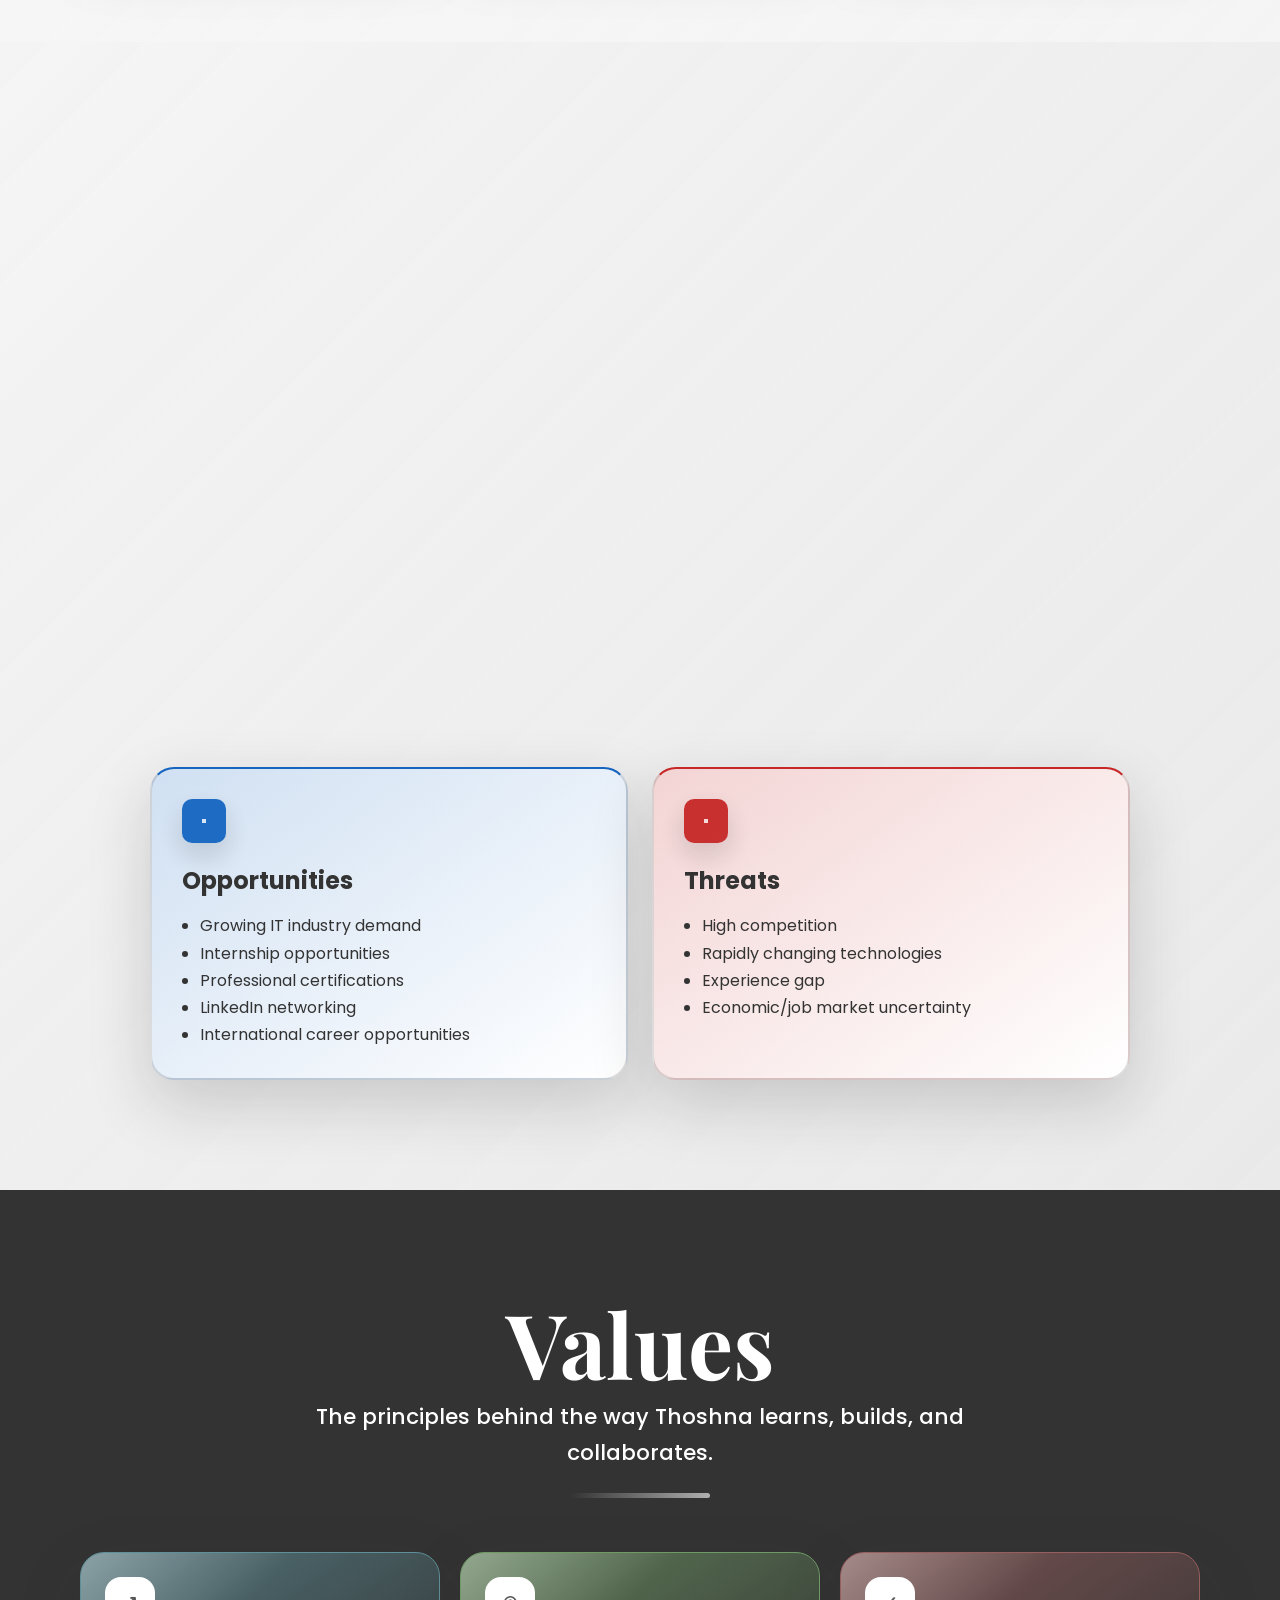
==== commit f8aec15a: "Add files via upload" ====
--- a/index.html
+++ b/index.html
@@ -415,6 +415,44 @@
           </a>
         </div>
       </div>
+      <div class="participation-layout participation-row participation-feature asurs-participation">
+        <article class="participation-card reveal">
+          <span class="award-icon">AS</span>
+          <h3>Applied Science Undergraduate Research Sessions (ASURS) 2026</h3>
+          <div class="participation-meta">
+            <span>2026</span>
+            <span>Poster Presenter</span>
+            <span>Faculty of Applied Sciences, Rajarata University of Sri Lanka</span>
+          </div>
+          <p><strong>Research Title:</strong> Machine Learning Framework for Early Detection, Stage Classification and Risk Assessment of Chronic Kidney Disease.</p>
+          <p>Presented undergraduate research at ASURS 2026, developing a machine learning framework for CKD diagnosis using Sri Lankan clinical data and integrating trained models into a mobile healthcare application for clinical decision support.</p>
+          <div class="tag-list">
+            <span>Poster Presentation</span>
+            <span>Machine Learning</span>
+            <span>CKD Research</span>
+            <span>SVM 98.10%</span>
+            <span>ANN 89%</span>
+            <span>Clinical Decision Support</span>
+          </div>
+        </article>
+        <div class="participation-media-stack reveal">
+          <figure class="participation-video-card">
+            <video autoplay muted loop playsinline controls preload="metadata">
+              <source src="participation-video.mp4" type="video/mp4">
+              Your browser does not support the video tag.
+            </video>
+            <figcaption>ASURS 2026 participation video</figcaption>
+          </figure>
+          <div class="participation-photo-grid two-photo-grid" aria-label="ASURS 2026 participation images">
+            <a href="https://i.postimg.cc/j5zJDPsG/Whats-App-Image-2026-06-28-at-13-26-03.jpg" target="_blank" rel="noreferrer">
+              <img src="https://i.postimg.cc/j5zJDPsG/Whats-App-Image-2026-06-28-at-13-26-03.jpg" alt="ASURS 2026 poster presentation">
+            </a>
+            <a href="https://i.postimg.cc/QCm9bDK7/Whats-App-Image-2026-06-28-at-13-24-23.jpg" target="_blank" rel="noreferrer">
+              <img src="https://i.postimg.cc/QCm9bDK7/Whats-App-Image-2026-06-28-at-13-24-23.jpg" alt="ASURS 2026 CKD research presentation">
+            </a>
+          </div>
+        </div>
+      </div>
     </section>
 
     <section class="section projects" id="projects">
--- a/styles.css
+++ b/styles.css
@@ -3641,11 +3641,71 @@
   color: #1f1f1f;
 }
 
+#participation .asurs-participation .participation-card {
+  background:
+    linear-gradient(145deg, rgba(117, 101, 155, 0.26), rgba(255, 255, 255, 0.97) 54%),
+    #ffffff;
+  border-color: #66558b;
+}
+
+#participation .asurs-participation .participation-card strong {
+  color: #1f1f1f;
+  font-weight: 900;
+}
+
+#participation .asurs-participation {
+  grid-template-columns: minmax(0, 0.95fr) minmax(320px, 1.05fr);
+  align-items: stretch;
+}
+
+#participation .asurs-participation .participation-card {
+  max-width: none;
+  margin: 0;
+}
+
+.participation-media-stack {
+  display: grid;
+  gap: 18px;
+}
+
+.participation-video-card {
+  margin: 0;
+  padding: 18px;
+  border: 1px solid #1f1f1f;
+  border-radius: 28px;
+  background:
+    linear-gradient(145deg, rgba(79, 79, 79, 0.98), rgba(51, 51, 51, 0.96)),
+    #333333;
+  box-shadow: 0 24px 58px rgba(31, 31, 31, 0.32);
+}
+
+.participation-video-card video {
+  display: block;
+  width: 100%;
+  max-height: 420px;
+  border-radius: 18px;
+  background: #000000;
+  object-fit: contain;
+}
+
+.participation-video-card figcaption {
+  margin-top: 14px;
+  color: #ffffff;
+  font-size: 1rem;
+  font-weight: 800;
+  line-height: 1.45;
+  text-align: center;
+}
+
 .participation-photo-grid {
   display: grid;
   grid-template-columns: repeat(3, minmax(0, 1fr));
   gap: 16px;
   padding: 20px;
+}
+
+.participation-photo-grid.two-photo-grid {
+  grid-template-columns: repeat(2, minmax(0, 1fr));
 }
 
 .participation-photo-grid a {
@@ -3673,6 +3733,10 @@
   display: block;
 }
 
+.participation-photo-grid.two-photo-grid img {
+  max-height: 380px;
+}
+
 .participation-photo-grid a:hover {
   transform: translateY(-4px);
   box-shadow: 0 18px 34px rgba(0, 0, 0, 0.24);
@@ -3698,6 +3762,10 @@
 }
 
 @media (max-width: 820px) {
+  #participation .asurs-participation {
+    grid-template-columns: 1fr;
+  }
+
   .participation-photo-grid {
     grid-template-columns: 1fr;
   }
